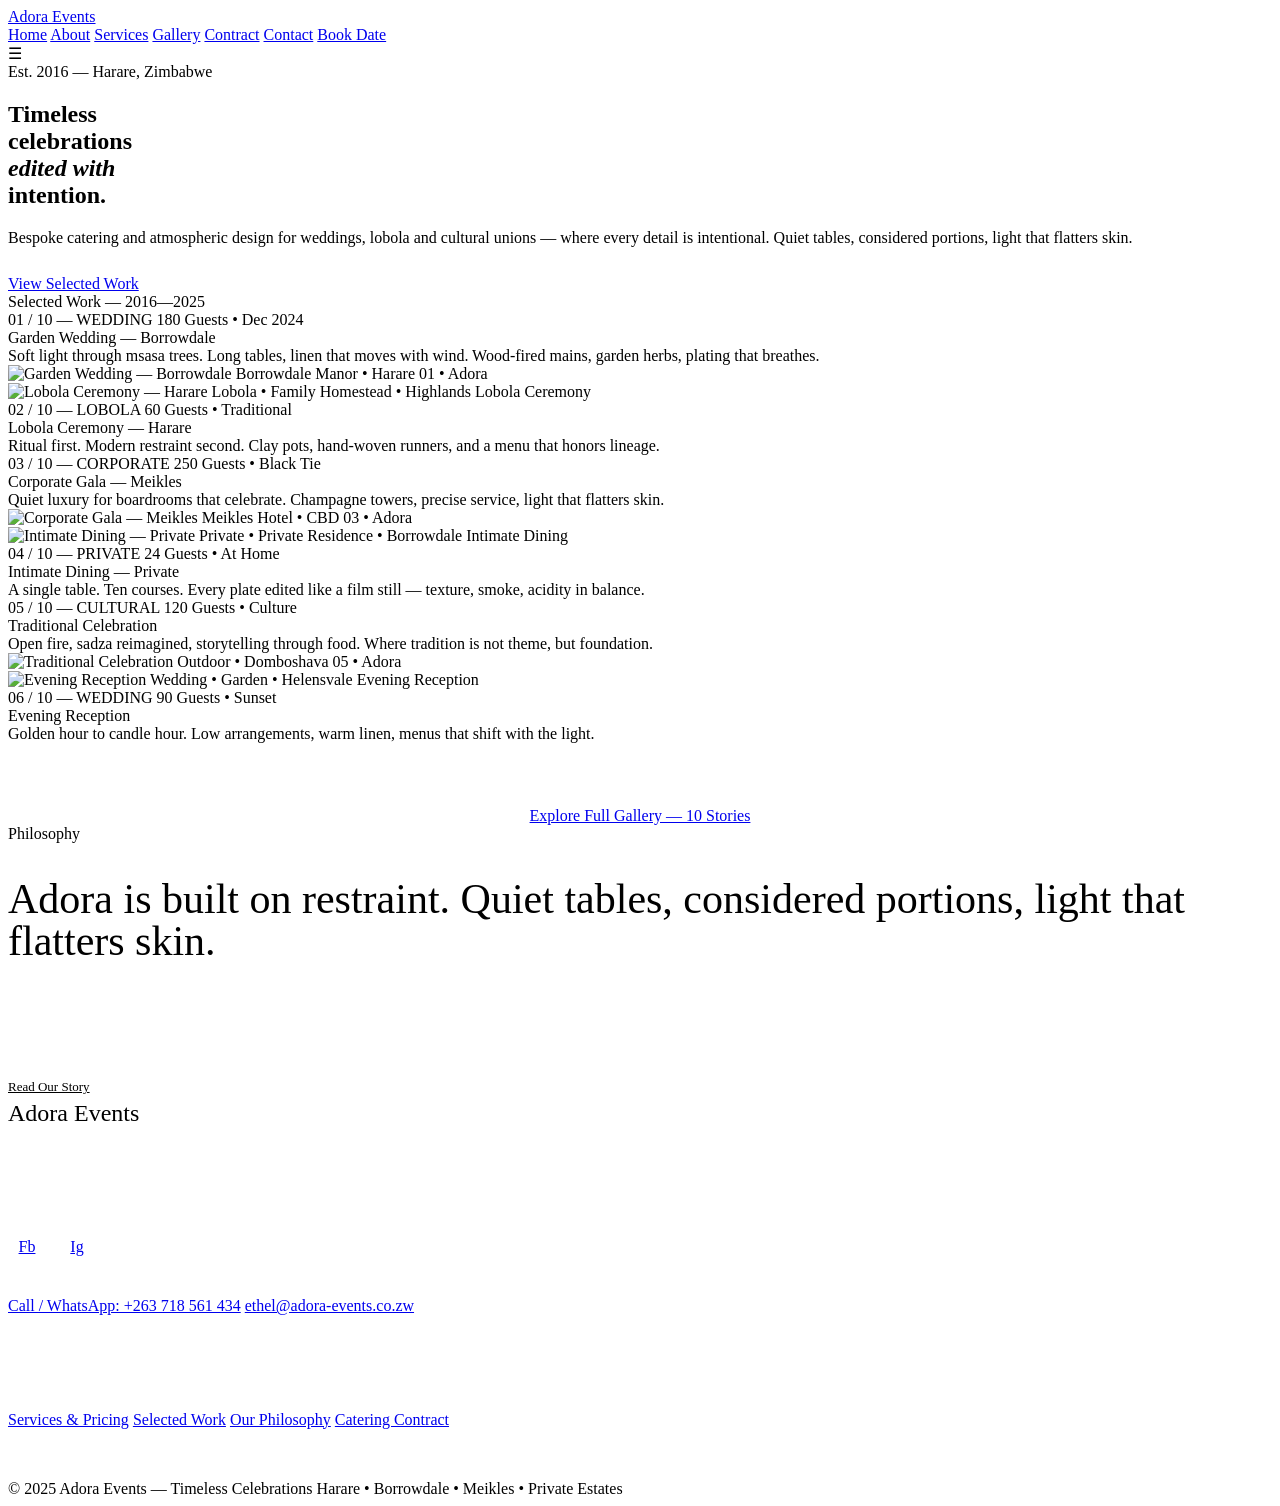
==== index.html @ 9e8274b3 "Add files via upload" ====
<!DOCTYPE html>
<html lang="en">
<head>
<meta charset="UTF-8"><meta name="viewport" content="width=device-width, initial-scale=1">
<title>Adora Events — Timeless Celebrations</title>
<link rel="stylesheet" href="css/style.css">
</head>
<body>

<header class="site-header">
  <div class="header-inner">
    <a href="index.html" class="logo">Adora Events</a>
    <nav class="nav">
      <a href="index.html">Home</a>
      <a href="about.html">About</a>
      <a href="services.html">Services</a>
      <a href="gallery.html">Gallery</a>
      <a href="contract.html">Contract</a>
      <a href="contact.html">Contact</a>
      <a href="contact.html" class="nav-cta">Book Date</a>
    </nav>
    <div class="mobile-toggle">☰</div>
  </div>
</header>

<section class="hero">
  <div class="hero-bg" style="background-image:url('https://images.unsplash.com/photo-1519225421980-715cb0215aed?q=80&w=1600&auto=format&fit=crop')"></div>
  <div class="hero-inner">
    <div>
      <span class="eyebrow">Est. 2016 — Harare, Zimbabwe</span>
      <h1>Timeless<br>celebrations<br><i>edited with</i><br>intention.</h1>
    </div>
    <div>
      <p>Bespoke catering and atmospheric design for weddings, lobola and cultural unions — where every detail is intentional. Quiet tables, considered portions, light that flatters skin.</p>
      <div style="margin-top:28px;display:flex;gap:12px;flex-wrap:wrap">
        <a href="gallery.html" class="btn">View Selected Work</a>
        <a href="services.html" class="btn light" style="background:transparent;color:white;border-color:rgba(255,255,255,0.3)">Our Services</a>
      </div>
    </div>
  </div>
</section>

<section class="section">
  <div class="label">Selected Work — 2016—2025</div>
  <div class="work-grid">
    
            <div class="work-item">
              <div class="meta meta-top">
                <div class="eyebrow-row">
                  <span class="num">01 / 10 — WEDDING</span>
                  <span class="num">180 Guests • Dec 2024</span>
                </div>
                <div class="cap font-display">Garden Wedding — Borrowdale</div>
                <div class="desc">Soft light through msasa trees. Long tables, linen that moves with wind. Wood-fired mains, garden herbs, plating that breathes.</div>
              </div>
              <div class="img-wrap">
                <img src="https://images.unsplash.com/photo-1519225421980-715cb0215aed?q=80&w=800&auto=format&fit=crop" alt="Garden Wedding — Borrowdale" loading="lazy">
                <span class="on-image tl">Borrowdale Manor • Harare</span>
                <span class="on-image br">01 • Adora</span>
                <span class="on-image small-desc" style="display:none">Soft light through msasa trees. Long tables, linen that moves with wind. Wood-fired mains, garden herbs, plating that breathes.</span>
              </div>
            </div>
            
            <div class="work-item alt">
              <div class="img-wrap">
                <img src="https://images.unsplash.com/photo-1511795409834-ef04bbd61622?q=80&w=800&auto=format&fit=crop" alt="Lobola Ceremony — Harare" loading="lazy">
                <span class="on-image tl">Lobola • Family Homestead • Highlands</span>
                <span class="on-image br">Lobola Ceremony</span>
              </div>
              <div class="meta meta-bottom">
                <div class="eyebrow-row">
                  <span class="num">02 / 10 — LOBOLA</span>
                  <span class="num">60 Guests • Traditional</span>
                </div>
                <div class="cap font-display">Lobola Ceremony — Harare</div>
                <div class="desc">Ritual first. Modern restraint second. Clay pots, hand-woven runners, and a menu that honors lineage.</div>
              </div>
            </div>
            
            <div class="work-item">
              <div class="meta meta-top">
                <div class="eyebrow-row">
                  <span class="num">03 / 10 — CORPORATE</span>
                  <span class="num">250 Guests • Black Tie</span>
                </div>
                <div class="cap font-display">Corporate Gala — Meikles</div>
                <div class="desc">Quiet luxury for boardrooms that celebrate. Champagne towers, precise service, light that flatters skin.</div>
              </div>
              <div class="img-wrap">
                <img src="https://images.unsplash.com/photo-1519167758481-83f550bb49b3?q=80&w=800&auto=format&fit=crop" alt="Corporate Gala — Meikles" loading="lazy">
                <span class="on-image tl">Meikles Hotel • CBD</span>
                <span class="on-image br">03 • Adora</span>
                <span class="on-image small-desc" style="display:none">Quiet luxury for boardrooms that celebrate. Champagne towers, precise service, light that flatters skin.</span>
              </div>
            </div>
            
            <div class="work-item alt">
              <div class="img-wrap">
                <img src="https://images.unsplash.com/photo-1414235077428-338989a2e8c0?q=80&w=800&auto=format&fit=crop" alt="Intimate Dining — Private" loading="lazy">
                <span class="on-image tl">Private • Private Residence • Borrowdale</span>
                <span class="on-image br">Intimate Dining</span>
              </div>
              <div class="meta meta-bottom">
                <div class="eyebrow-row">
                  <span class="num">04 / 10 — PRIVATE</span>
                  <span class="num">24 Guests • At Home</span>
                </div>
                <div class="cap font-display">Intimate Dining — Private</div>
                <div class="desc">A single table. Ten courses. Every plate edited like a film still — texture, smoke, acidity in balance.</div>
              </div>
            </div>
            
            <div class="work-item">
              <div class="meta meta-top">
                <div class="eyebrow-row">
                  <span class="num">05 / 10 — CULTURAL</span>
                  <span class="num">120 Guests • Culture</span>
                </div>
                <div class="cap font-display">Traditional Celebration</div>
                <div class="desc">Open fire, sadza reimagined, storytelling through food. Where tradition is not theme, but foundation.</div>
              </div>
              <div class="img-wrap">
                <img src="https://images.unsplash.com/photo-1527529482837-4698179dc6ce?q=80&w=800&auto=format&fit=crop" alt="Traditional Celebration" loading="lazy">
                <span class="on-image tl">Outdoor • Domboshava</span>
                <span class="on-image br">05 • Adora</span>
                <span class="on-image small-desc" style="display:none">Open fire, sadza reimagined, storytelling through food. Where tradition is not theme, but foundation.</span>
              </div>
            </div>
            
            <div class="work-item alt">
              <div class="img-wrap">
                <img src="https://images.unsplash.com/photo-1469371670807-013ccf25f16a?q=80&w=800&auto=format&fit=crop" alt="Evening Reception" loading="lazy">
                <span class="on-image tl">Wedding • Garden • Helensvale</span>
                <span class="on-image br">Evening Reception</span>
              </div>
              <div class="meta meta-bottom">
                <div class="eyebrow-row">
                  <span class="num">06 / 10 — WEDDING</span>
                  <span class="num">90 Guests • Sunset</span>
                </div>
                <div class="cap font-display">Evening Reception</div>
                <div class="desc">Golden hour to candle hour. Low arrangements, warm linen, menus that shift with the light.</div>
              </div>
            </div>
            
  </div>
  <div style="margin-top:64px;text-align:center">
    <a href="gallery.html" class="btn light">Explore Full Gallery — 10 Stories</a>
  </div>
</section>

<section class="section-dark">
  <div class="section-inner two-col">
    <div>
      <div class="label light">Philosophy</div>
      <h2 class="font-display" style="font-size:42px;line-height:1;font-weight:300">Adora is built on restraint. Quiet tables, considered portions, light that flatters skin.</h2>
    </div>
    <div style="font-size:13px;line-height:1.9;color:rgba(255,255,255,0.6)">
      <p>We believe a great celebration doesn’t shout — it stays, like perfume on linen. Every celebration is edited like a film — light, texture, taste and ritual composed to linger.</p>
      <p style="margin-top:16px">From Borrowdale garden weddings to Meikles corporate galas, our work is the same: intentional, warm, and timeless.</p>
      <a href="about.html" class="btn" style="margin-top:24px;background:white;color:black">Read Our Story</a>
    </div>
  </div>
</section>


<footer class="site-footer">
  <div class="footer-inner">
    <div>
      <div style="font-family:'Cormorant Garamond',serif;font-size:24px;margin-bottom:16px">Adora Events</div>
      <p style="font-size:12px;line-height:1.7;color:rgba(255,255,255,0.5);max-width:32ch">Quiet luxury catering & atmosphere design. Harare, Zimbabwe. Celebrations edited with intention.</p>
      <div style="margin-top:24px;display:flex;gap:12px">
        <a href="#" style="width:36px;height:36px;display:grid;place-items:center;border-radius:999px;border:1px solid rgba(255,255,255,0.15)">Fb</a>
        <a href="#" style="width:36px;height:36px;display:grid;place-items:center;border-radius:999px;border:1px solid rgba(255,255,255,0.15)">Ig</a>
      </div>
    </div>
    <div>
      <div style="font-size:10px;letter-spacing:0.22em;text-transform:uppercase;color:rgba(255,255,255,0.4);margin-bottom:20px">Contact</div>
      <a href="tel:+263718561434">Call / WhatsApp: +263 718 561 434</a>
      <a href="mailto:ethel@adora-events.co.zw">ethel@adora-events.co.zw</a>
      <div style="margin-top:12px;font-size:11px;line-height:1.6;color:rgba(255,255,255,0.4)">Room 105 1st Floor Sahil Building<br>Robert Mugabe Rd / Angwa Street<br>Harare Zimbabwe</div>
    </div>
    <div>
      <div style="font-size:10px;letter-spacing:0.22em;text-transform:uppercase;color:rgba(255,255,255,0.4);margin-bottom:20px">Studio</div>
      <a href="services.html">Services & Pricing</a>
      <a href="gallery.html">Selected Work</a>
      <a href="about.html">Our Philosophy</a>
      <a href="contract.html">Catering Contract</a>
    </div>
    <div>
      <div style="font-size:10px;letter-spacing:0.22em;text-transform:uppercase;color:rgba(255,255,255,0.4);margin-bottom:20px">Est. 2016</div>
      <div style="font-size:12px;line-height:1.7;color:rgba(255,255,255,0.5)">Bespoke catering and atmospheric design for weddings, lobola and cultural unions — where every detail is intentional.</div>
    </div>
  </div>
  <div class="copy">
    <span>© 2025 Adora Events — Timeless Celebrations</span>
    <span>Harare • Borrowdale • Meikles • Private Estates</span>
  </div>
</footer>

<script src="js/main.js"></script>
</body>
</html>
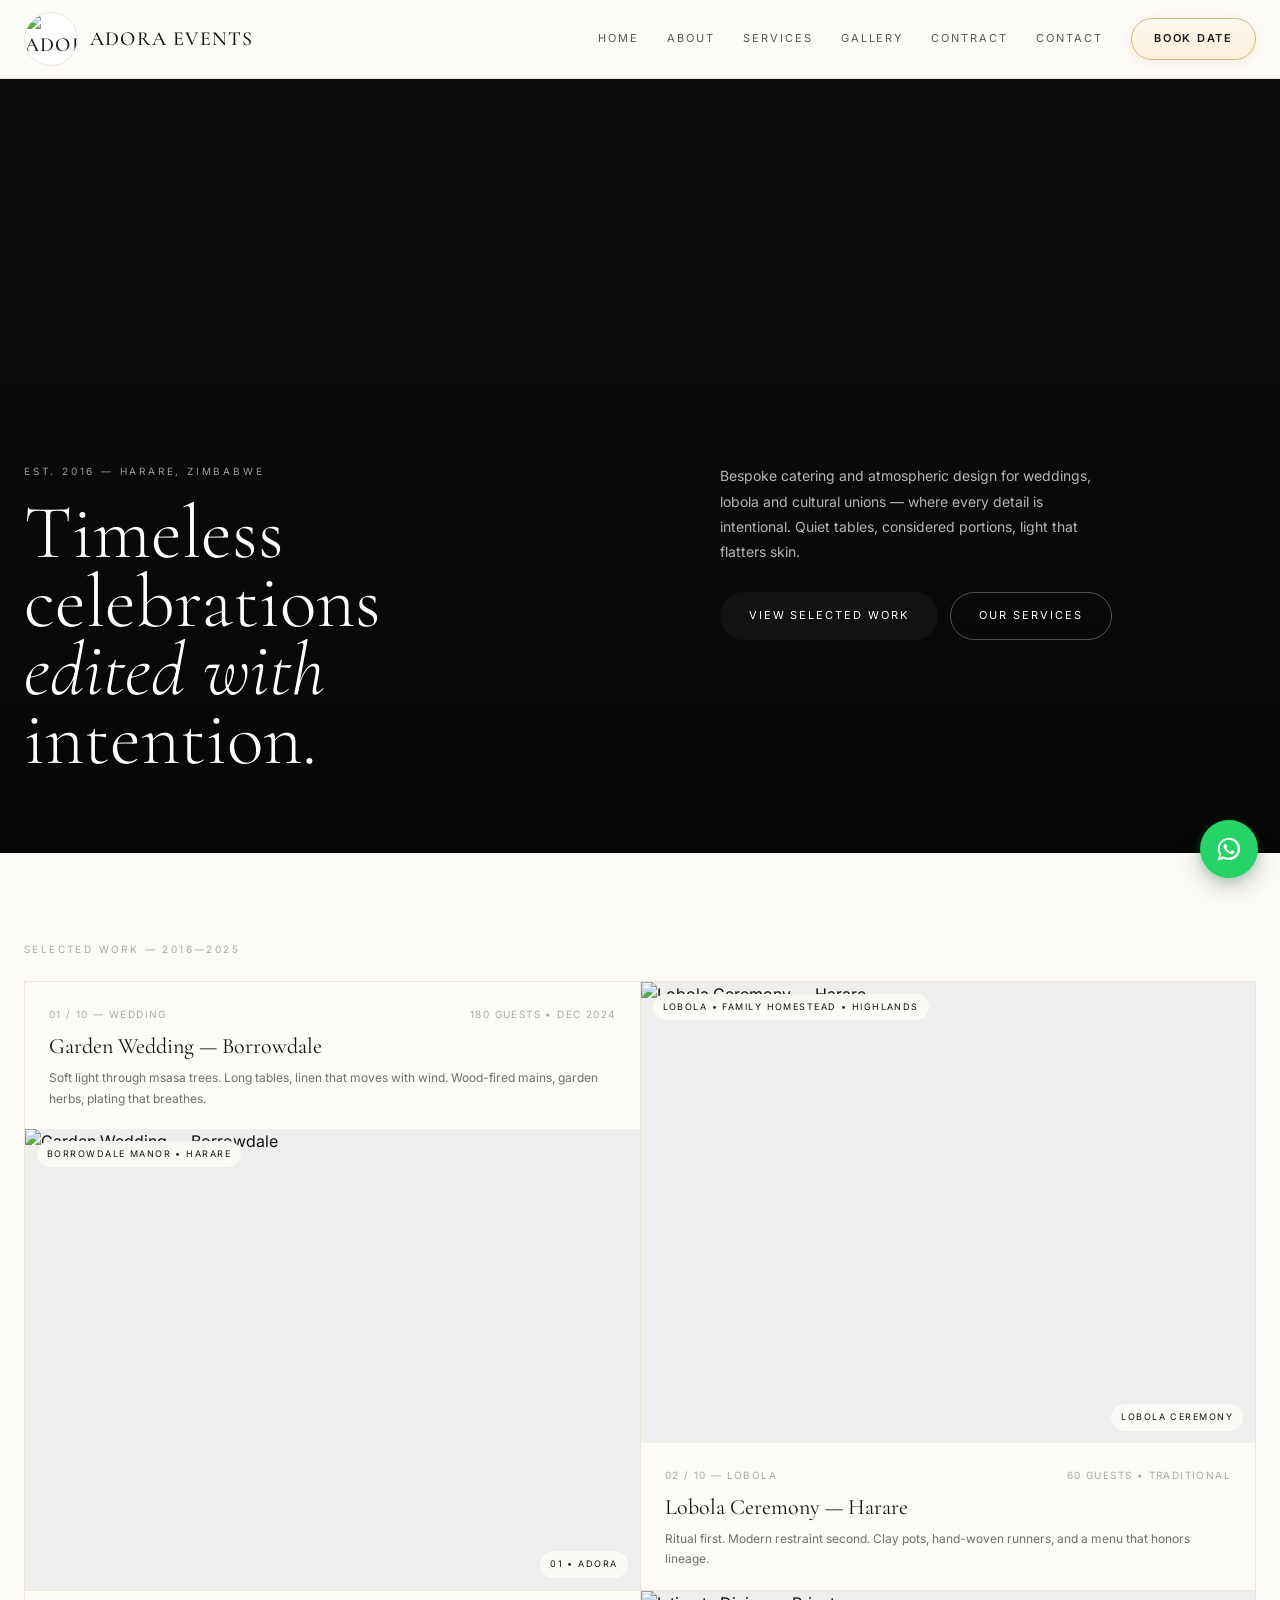
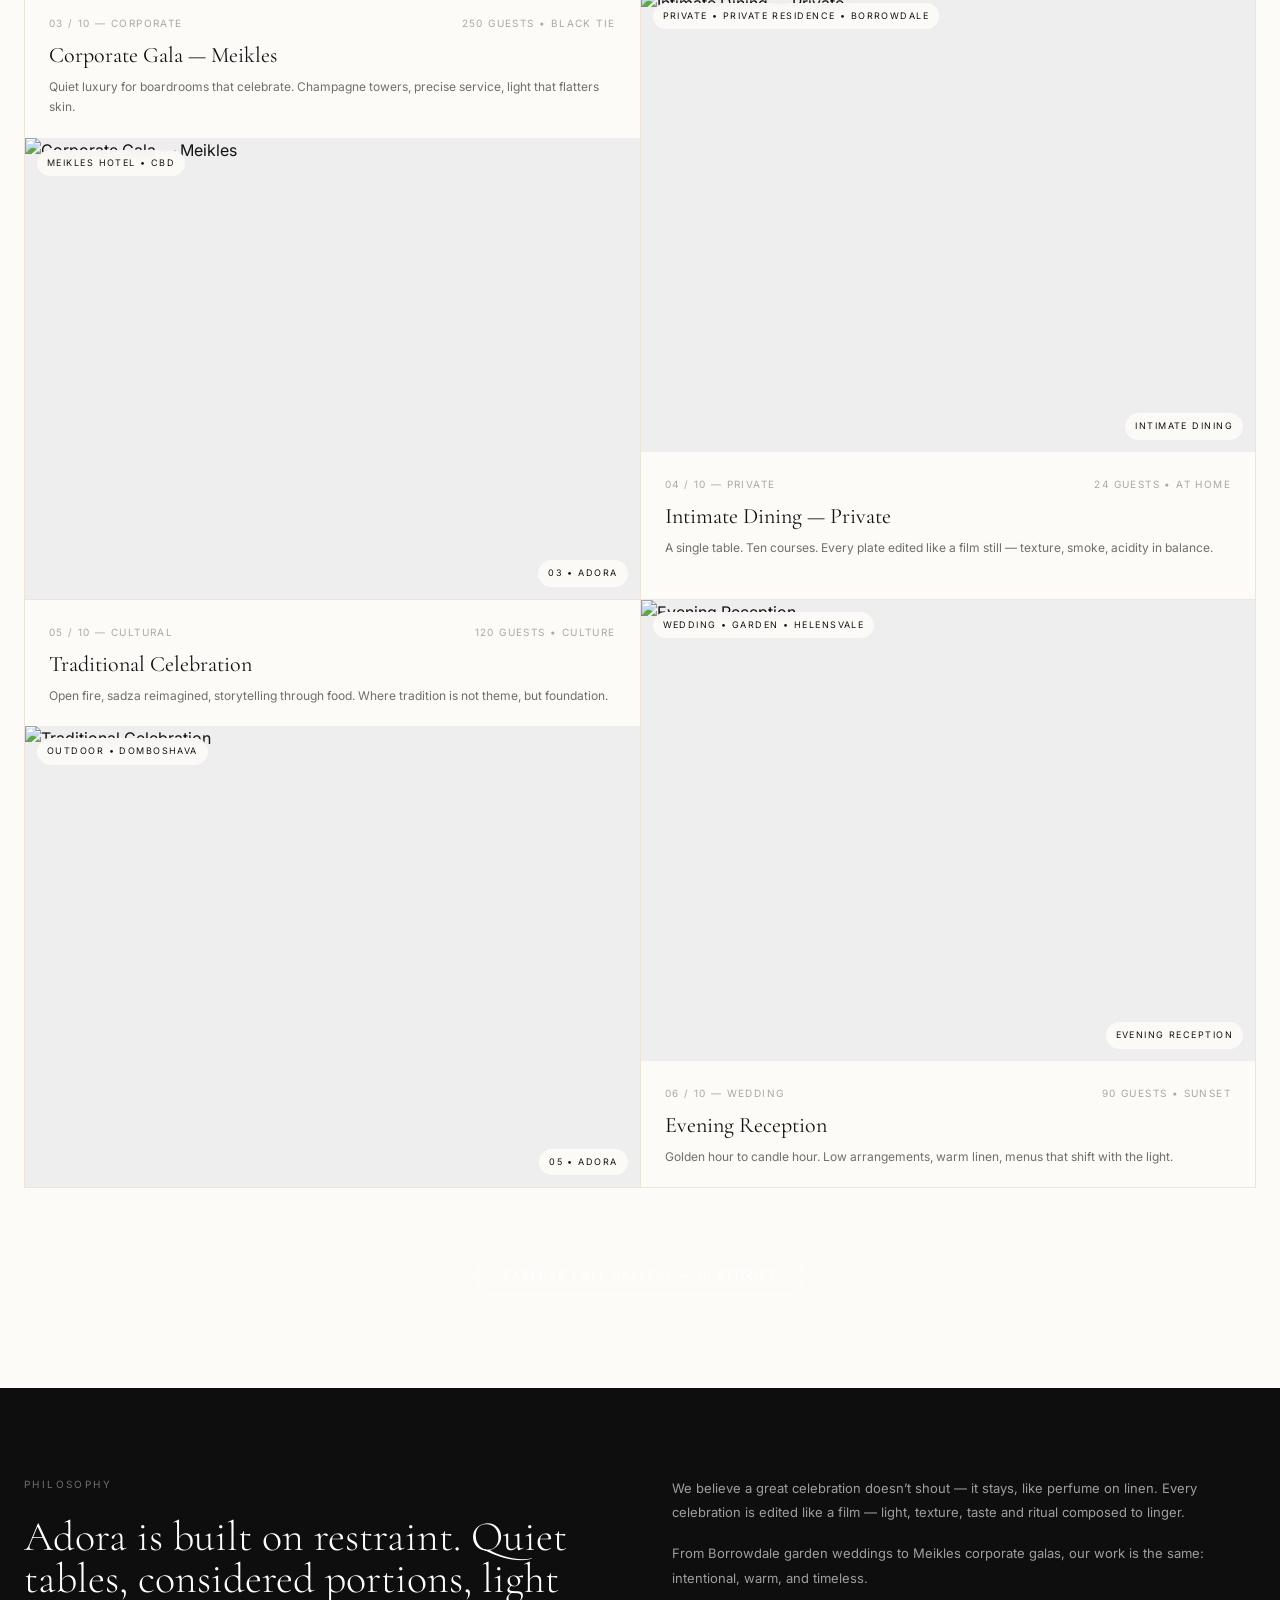
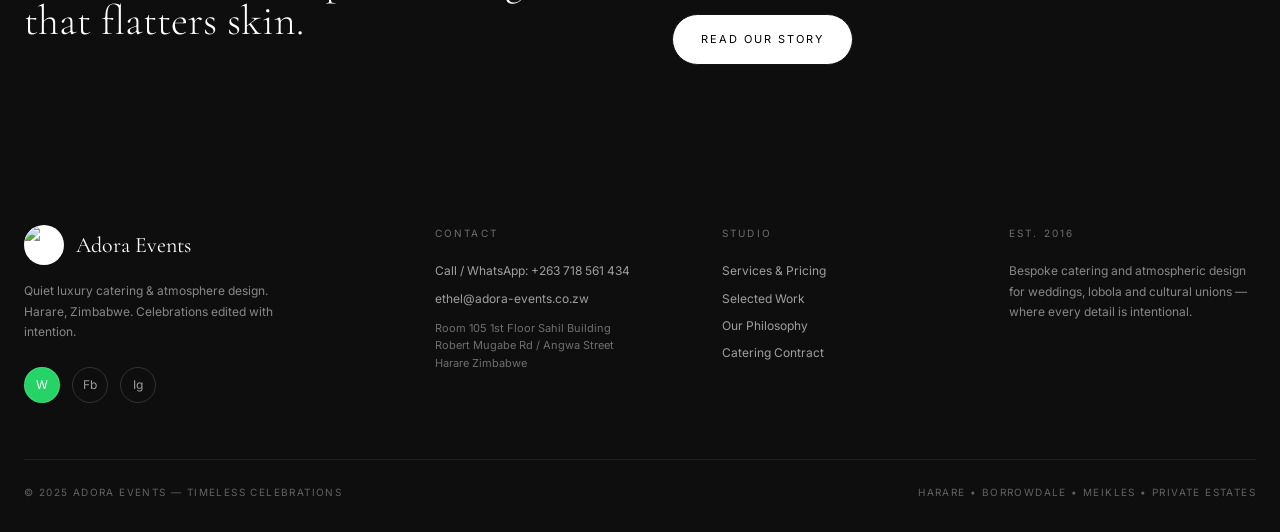
==== commit 0b711fe1: "Site update" ====
--- a/index.html
+++ b/index.html
@@ -9,7 +9,7 @@
 
 <header class="site-header">
   <div class="header-inner">
-    <a href="index.html" class="logo">Adora Events</a>
+    <a href="index.html" class="logo"><img src="images/logo.jpg" alt="Adora Events Logo"> Adora Events</a>
     <nav class="nav">
       <a href="index.html">Home</a>
       <a href="about.html">About</a>
@@ -167,9 +167,13 @@
 <footer class="site-footer">
   <div class="footer-inner">
     <div>
-      <div style="font-family:'Cormorant Garamond',serif;font-size:24px;margin-bottom:16px">Adora Events</div>
+      <div style="display:flex;align-items:center;gap:12px;margin-bottom:16px">
+        <img src="images/logo.jpg" alt="Adora" style="width:40px;height:40px;border-radius:50%;background:white">
+        <span style="font-family:'Cormorant Garamond',serif;font-size:22px">Adora Events</span>
+      </div>
       <p style="font-size:12px;line-height:1.7;color:rgba(255,255,255,0.5);max-width:32ch">Quiet luxury catering & atmosphere design. Harare, Zimbabwe. Celebrations edited with intention.</p>
       <div style="margin-top:24px;display:flex;gap:12px">
+        <a href="https://wa.me/263718561434" style="width:36px;height:36px;display:grid;place-items:center;border-radius:999px;border:1px solid rgba(255,255,255,0.15);background:#25D366;color:white">W</a>
         <a href="#" style="width:36px;height:36px;display:grid;place-items:center;border-radius:999px;border:1px solid rgba(255,255,255,0.15)">Fb</a>
         <a href="#" style="width:36px;height:36px;display:grid;place-items:center;border-radius:999px;border:1px solid rgba(255,255,255,0.15)">Ig</a>
       </div>
@@ -199,5 +203,12 @@
 </footer>
 
 <script src="js/main.js"></script>
+
+<!-- WhatsApp Floating Button -->
+<a href="https://wa.me/263718561434?text=Hello%20Adora%20Events%2C%20I%27d%20like%20to%20inquire%20about%20booking%20a%20date" class="whatsapp-float" target="_blank" aria-label="Chat on WhatsApp">
+  <span class="whatsapp-label">Chat on WhatsApp</span>
+  <svg viewBox="0 0 32 32"><path d="M16.001 3.2c-7.047 0-12.76 5.71-12.76 12.754 0 2.25.587 4.447 1.704 6.38L3 29l6.845-1.92a12.7 12.7 0 0 0 6.156 1.57h.001c7.047 0 12.76-5.71 12.76-12.754S23.048 3.2 16.001 3.2zm0 22.95a10.97 10.97 0 0 1-5.594-1.53l-.4-.238-4.062 1.14 1.176-3.955-.26-.408a10.18 10.18 0 0 1-1.57-5.463c0-5.65 4.6-10.247 10.26-10.247 5.66 0 10.26 4.597 10.26 10.247 0 5.65-4.6 10.253-10.81 10.253zm5.63-7.68c-.308-.154-1.824-.9-2.106-1.003-.282-.103-.487-.154-.693.154-.205.308-.795 1.003-.975 1.21-.18.205-.36.23-.668.077-.308-.154-1.3-.48-2.477-1.53-.915-.816-1.533-1.823-1.713-2.13-.18-.308-.019-.474.135-.627.138-.138.308-.36.462-.54.154-.18.205-.308.308-.514.103-.205.052-.385-.026-.54-.077-.154-.693-1.67-.95-2.287-.25-.6-.504-.52-.693-.53h-.59c-.205 0-.54.077-.823.385-.282.308-1.078 1.054-1.078 2.57s1.104 2.98 1.26 3.188c.154.205 2.174 3.32 5.267 4.656.736.317 1.31.506 1.758.647.74.235 1.412.202 1.944.123.593-.088 1.824-.746 2.082-1.467.257-.722.257-1.34.18-1.467-.077-.13-.282-.205-.59-.36z"/></svg>
+</a>
+
 </body>
 </html>
--- a/css/style.css
+++ b/css/style.css
@@ -0,0 +1,248 @@
+/* Adora Events — Quiet Luxury Theme — Rebuilt 2026 */
+@import url('https://fonts.googleapis.com/css2?family=Cormorant+Garamond:wght@300;400;500;600&family=Inter:wght@300;400;500&display=swap');
+
+:root{
+  --paper:#fdfbf7;
+  --paper-2:#f7f3eb;
+  --ink:#121212;
+  --ink-soft:rgba(18,18,18,0.6);
+  --ink-faint:rgba(18,18,18,0.35);
+  --line:#ece6d9;
+  --gold:#c5a06a;
+  --gold-deep:#a67c3d;
+  --dark:#0e0e0e;
+  --whatsapp:#25D366;
+}
+
+*{margin:0;padding:0;box-sizing:border-box}
+html{scroll-behavior:smooth}
+body{
+  font-family:'Inter',sans-serif;
+  background:var(--paper);
+  color:var(--ink);
+  line-height:1.6;
+  -webkit-font-smoothing:antialiased;
+}
+img{max-width:100%;display:block}
+a{text-decoration:none;color:inherit}
+.font-display{font-family:'Cormorant Garamond',serif}
+
+/* Header */
+.site-header{
+  position:sticky;top:0;z-index:100;
+  background:rgba(253,251,247,0.92);
+  backdrop-filter: blur(12px);
+  border-bottom:1px solid var(--line);
+}
+.header-inner{
+  max-width:1280px;margin:0 auto;
+  padding:12px 24px;
+  display:flex;align-items:center;justify-content:space-between;
+  gap:24px;
+}
+.logo{
+  display:flex;align-items:center;gap:12px;
+  font-family:'Cormorant Garamond',serif;
+  font-size:20px;letter-spacing:0.06em;
+  font-weight:500;
+  text-transform:uppercase;
+}
+.logo img{
+  width:54px;height:54px;
+  object-fit:contain;
+  border-radius:50%;
+  background:white;
+  border:1px solid var(--line);
+}
+.nav{
+  display:flex;align-items:center;gap:28px;
+  font-size:11px;letter-spacing:0.18em;text-transform:uppercase;
+}
+.nav a{opacity:0.7;transition:opacity .2s}
+.nav a:hover{opacity:1}
+
+/* FIXED: Book Date - Light, highly visible */
+.nav-cta{
+  background: linear-gradient(180deg, #fffaf0 0%, #f9f0da 100%) !important;
+  color:#1a1a1a !important;
+  border:1px solid #d8b77a !important;
+  padding:11px 22px !important;
+  border-radius:999px;
+  font-weight:600;
+  letter-spacing:0.16em;
+  box-shadow: 0 2px 10px rgba(197,160,106,0.18), inset 0 1px 0 rgba(255,255,255,0.8);
+  opacity:1 !important;
+}
+.nav-cta:hover{
+  background:#fff !important;
+  border-color:var(--gold) !important;
+  transform:translateY(-1px);
+  box-shadow:0 4px 16px rgba(197,160,106,0.28);
+}
+
+.mobile-toggle{display:none;font-size:22px;cursor:pointer}
+
+/* Hero */
+.hero{
+  position:relative;
+  min-height:86vh;
+  display:flex;align-items:end;
+  overflow:hidden;
+  background:#0e0e0e;
+}
+.hero-bg{
+  position:absolute;inset:0;
+  background-size:cover;background-position:center;
+  opacity:0.65;
+}
+.hero::after{
+  content:'';position:absolute;inset:0;
+  background:linear-gradient(180deg, rgba(0,0,0,0.1) 0%, rgba(0,0,0,0.55) 100%);
+}
+.hero-inner{
+  position:relative;z-index:1;
+  max-width:1280px;width:100%;margin:0 auto;
+  padding:80px 24px;
+  display:grid;grid-template-columns:1.1fr 0.9fr;gap:40px;
+  color:white;
+}
+.eyebrow{
+  font-size:10px;letter-spacing:0.28em;text-transform:uppercase;
+  color:rgba(255,255,255,0.6);display:block;margin-bottom:20px;
+}
+.hero h1{
+  font-family:'Cormorant Garamond',serif;
+  font-size:clamp(42px,6vw,76px);
+  line-height:0.9;font-weight:300;
+}
+.hero p{font-size:14px;line-height:1.8;color:rgba(255,255,255,0.7);max-width:44ch}
+.btn{
+  display:inline-flex;align-items:center;justify-content:center;
+  padding:14px 28px;
+  background:var(--ink);color:white;
+  border:1px solid var(--ink);
+  font-size:11px;letter-spacing:0.18em;text-transform:uppercase;
+  border-radius:999px;transition:all .2s;
+}
+.btn:hover{transform:translateY(-1px)}
+.btn.light{
+  background:rgba(255,255,255,0.12);
+  border-color:rgba(255,255,255,0.28);
+  backdrop-filter:blur(6px);
+}
+
+/* Sections */
+.section{max-width:1280px;margin:0 auto;padding:88px 24px}
+.label{font-size:10px;letter-spacing:0.24em;text-transform:uppercase;color:var(--ink-faint);margin-bottom:24px}
+.label.light{color:rgba(255,255,255,0.4)}
+.two-col{display:grid;grid-template-columns:1fr 1fr;gap:64px;align-items:start}
+.section-dark{background:var(--dark);color:white}
+.section-dark .section-inner{max-width:1280px;margin:0 auto;padding:88px 24px}
+
+/* Work Grid */
+.work-grid{display:grid;grid-template-columns:1fr 1fr;gap:1px;background:var(--line);border:1px solid var(--line)}
+.work-item{background:var(--paper);display:flex;flex-direction:column}
+.work-item .meta{padding:24px 24px 20px}
+.meta-top{order:1}.work-item .img-wrap{order:2}
+.work-item.alt .img-wrap{order:1}.work-item.alt .meta{order:2}
+.eyebrow-row{display:flex;justify-content:space-between;gap:12px;margin-bottom:12px}
+.num{font-size:10px;letter-spacing:0.14em;text-transform:uppercase;color:var(--ink-faint)}
+.cap{font-size:22px;line-height:1.1;margin-bottom:10px}
+.desc{font-size:12px;line-height:1.7;color:var(--ink-soft)}
+.img-wrap{position:relative;aspect-ratio:4/3;overflow:hidden;background:#eee}
+.img-wrap img{width:100%;height:100%;object-fit:cover;transition:transform .8s}
+.work-item:hover img{transform:scale(1.04)}
+.on-image{
+  position:absolute;font-size:9px;letter-spacing:0.16em;text-transform:uppercase;
+  background:rgba(253,251,247,0.92);padding:6px 10px;border-radius:999px;
+  color:var(--ink);backdrop-filter:blur(4px);
+}
+.on-image.tl{top:12px;left:12px}
+.on-image.br{bottom:12px;right:12px}
+.gallery-hero{max-width:1280px;margin:0 auto;padding:72px 24px 32px;display:grid;grid-template-columns:1fr 1fr;gap:40px}
+.gallery-hero h1{font-family:'Cormorant Garamond',serif;font-size:56px;line-height:0.9;font-weight:300}
+.gallery-hero p{font-size:13px;line-height:1.8;color:var(--ink-soft);max-width:44ch;align-self:end}
+
+/* Services */
+.service-card{padding:8px 0}
+.service-card .n{font-family:'Cormorant Garamond',serif;font-size:13px;color:var(--gold);margin-bottom:16px;letter-spacing:0.2em}
+.service-card h3{font-family:'Cormorant Garamond',serif;font-size:22px;font-weight:400;margin-bottom:10px}
+.service-card p{font-size:12px;line-height:1.7;color:var(--ink-soft)}
+.service-card ul{list-style:none;margin-top:16px;display:flex;flex-direction:column;gap:6px}
+.service-card li{font-size:10px;letter-spacing:0.16em;text-transform:uppercase;color:var(--ink-faint);position:relative;padding-left:12px}
+.service-card li::before{content:'—';position:absolute;left:0;top:0;color:var(--gold)}
+
+/* Forms */
+.form-grid{display:grid;grid-template-columns:1fr 1fr;gap:16px}
+.input-group{display:flex;flex-direction:column;gap:8px}
+.input-group label{font-size:10px;letter-spacing:0.18em;text-transform:uppercase;color:var(--ink-faint)}
+.input-group input,.input-group select,.input-group textarea{
+  padding:14px 16px;border:1px solid var(--line);background:white;
+  font-size:13px;font-family:inherit;border-radius:12px;outline:none;
+  transition:border .2s;
+}
+.input-group input:focus,.input-group select:focus,.input-group textarea:focus{border-color:var(--gold)}
+
+/* Footer */
+.site-footer{background:var(--dark);color:white;padding:72px 24px 32px}
+.footer-inner{max-width:1280px;margin:0 auto;display:grid;grid-template-columns:1.5fr 1fr 1fr 1fr;gap:40px}
+.site-footer a{display:block;font-size:12px;line-height:1.6;color:rgba(255,255,255,0.6);margin-bottom:8px;transition:color .2s}
+.site-footer a:hover{color:white}
+.copy{
+  max-width:1280px;margin:48px auto 0;
+  padding-top:24px;border-top:1px solid rgba(255,255,255,0.08);
+  display:flex;justify-content:space-between;gap:12px;
+  font-size:10px;letter-spacing:0.14em;text-transform:uppercase;color:rgba(255,255,255,0.35)
+}
+
+/* WhatsApp Floating Button */
+.whatsapp-float{
+  position:fixed;right:22px;bottom:22px;z-index:9999;
+  width:58px;height:58px;
+  background:#25D366;border-radius:50%;
+  display:grid;place-items:center;
+  box-shadow:0 8px 24px rgba(0,0,0,0.22), 0 2px 8px rgba(37,211,102,0.3);
+  transition:transform .2s, box-shadow .2s;
+  animation: pulseWhats 2.2s infinite;
+}
+.whatsapp-float:hover{transform:scale(1.08) translateY(-2px);box-shadow:0 12px 28px rgba(0,0,0,0.26)}
+.whatsapp-float svg{width:28px;height:28px;fill:white}
+@keyframes pulseWhats{
+  0%{box-shadow:0 0 0 0 rgba(37,211,102,0.4)}
+  70%{box-shadow:0 0 0 14px rgba(37,211,102,0)}
+  100%{box-shadow:0 0 0 0 rgba(37,211,102,0)}
+}
+.whatsapp-label{
+  position:absolute;right:70px;top:50%;transform:translateY(-50%);
+  background:var(--ink);color:white;
+  font-size:11px;letter-spacing:0.08em;
+  padding:8px 12px;border-radius:999px;white-space:nowrap;
+  opacity:0;pointer-events:none;transition:opacity .2s;
+}
+.whatsapp-float:hover .whatsapp-label{opacity:1}
+
+/* About Enhanced */
+.about-hero-img{
+  width:100%;aspect-ratio:4/5;object-fit:cover;
+  border-radius:16px;filter:sepia(0.08);
+}
+.value-grid{display:grid;grid-template-columns:repeat(2,1fr);gap:1px;background:var(--line);border:1px solid var(--line);margin-top:32px}
+.value-grid > div{background:var(--paper);padding:28px}
+.founder-box{
+  background:var(--paper-2);border:1px solid var(--line);
+  padding:32px;border-radius:16px;display:flex;gap:24px;align-items:start;
+}
+
+/* Responsive */
+@media(max-width:900px){
+  .two-col,.gallery-hero,.footer-inner{grid-template-columns:1fr}
+  .work-grid{grid-template-columns:1fr}
+  .nav{display:none}
+  .mobile-toggle{display:block}
+  .hero-inner{grid-template-columns:1fr}
+  .form-grid{grid-template-columns:1fr}
+  .header-inner{padding:10px 16px}
+  .logo img{width:44px;height:44px}
+  .whatsapp-label{display:none}
+}
+</style>
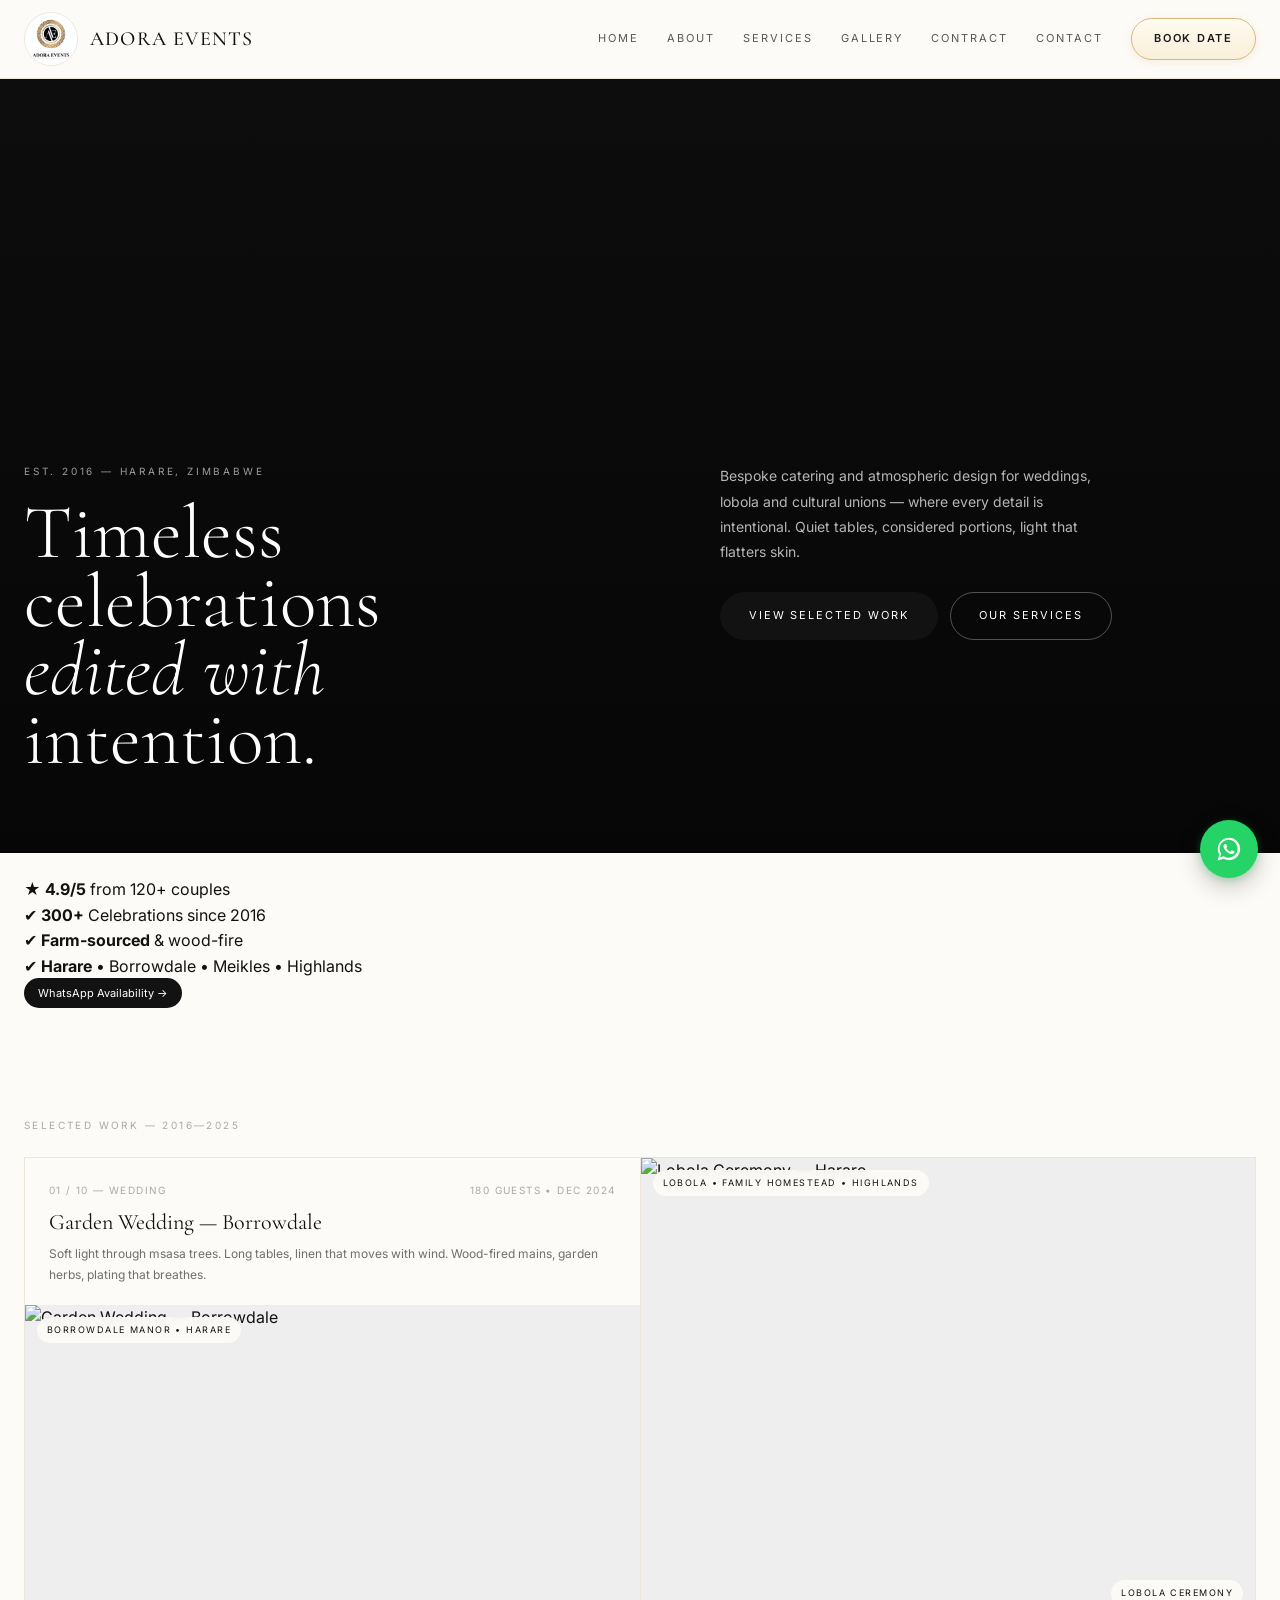
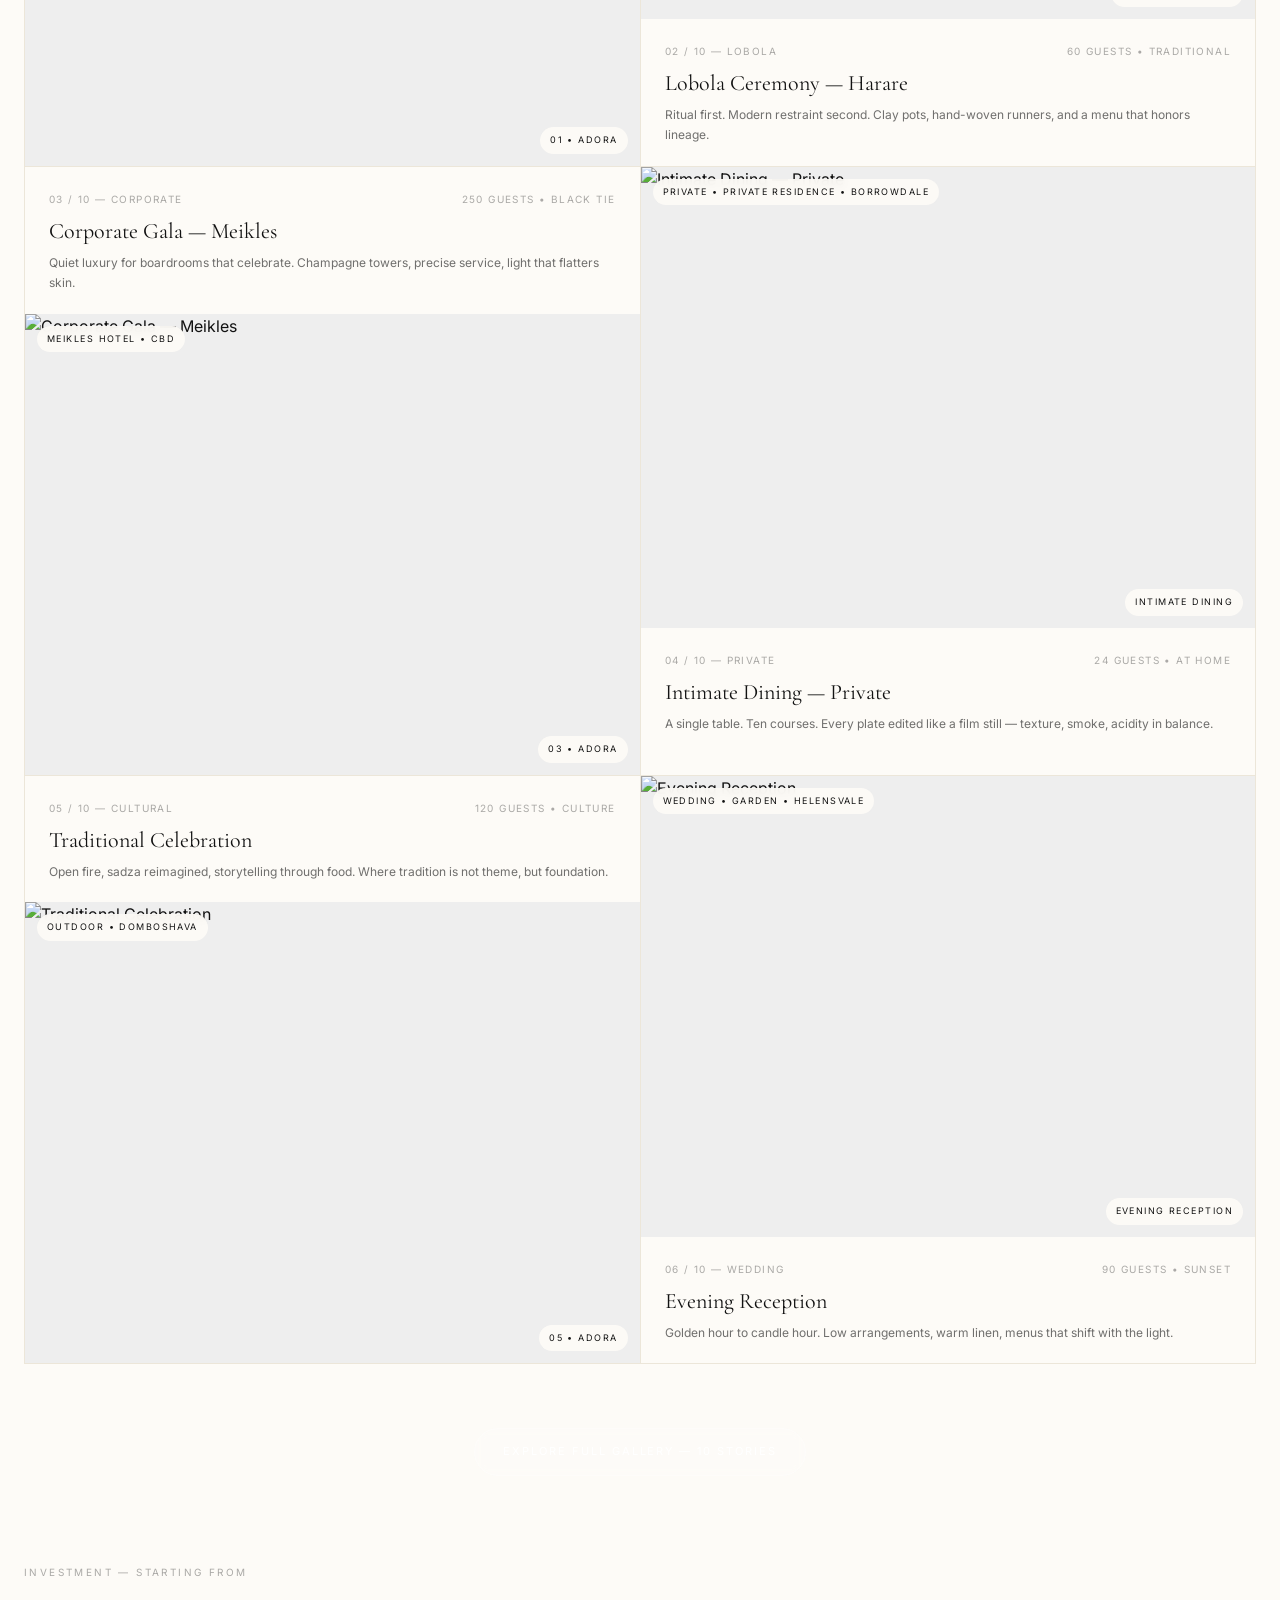
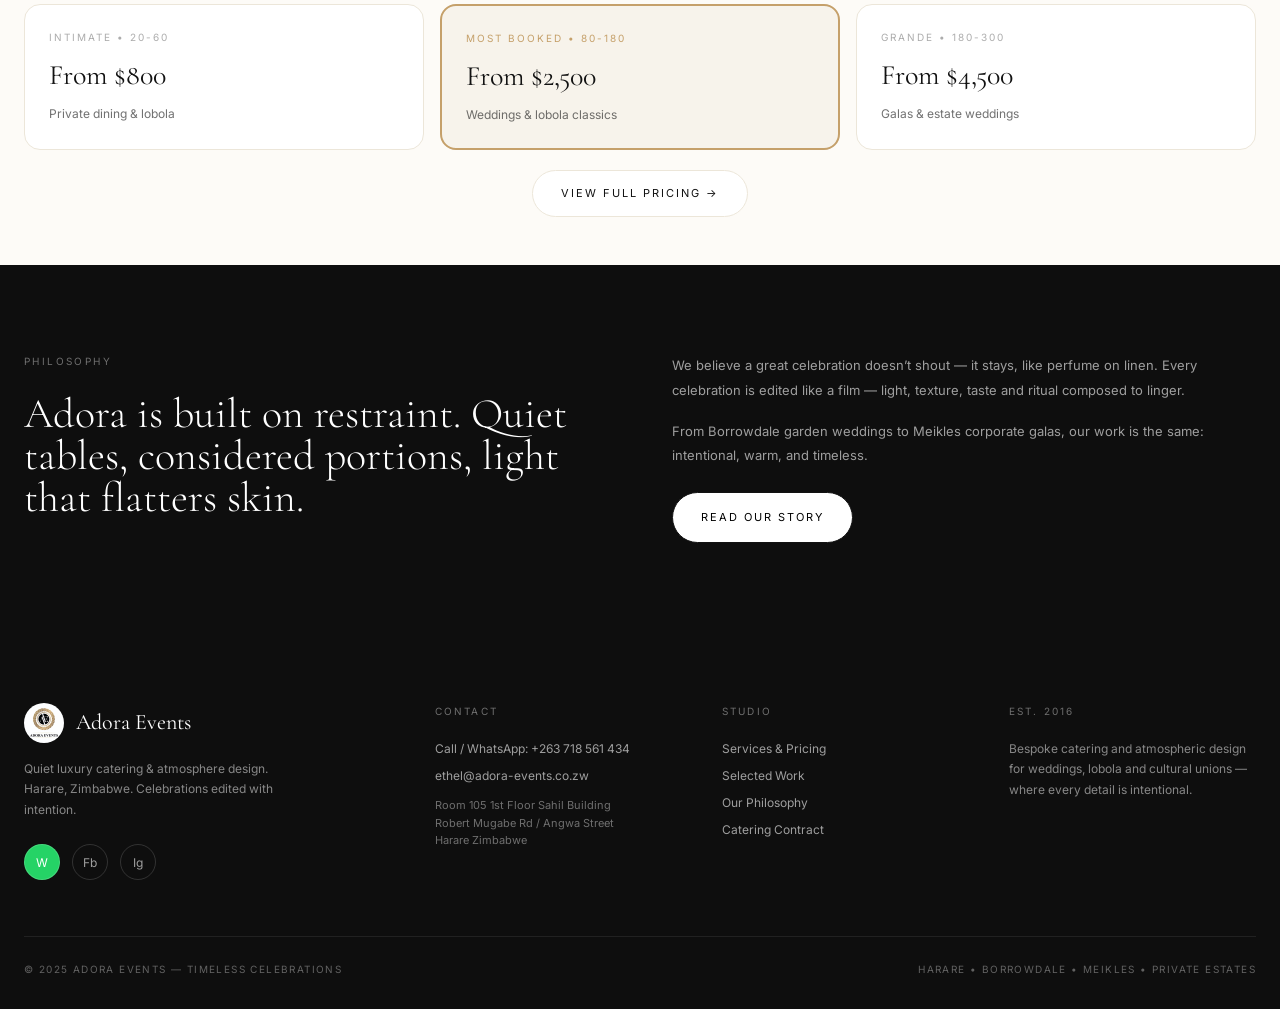
==== commit e634844b: "Full site update" ====
--- a/index.html
+++ b/index.html
@@ -2,8 +2,51 @@
 <html lang="en">
 <head>
 <meta charset="UTF-8"><meta name="viewport" content="width=device-width, initial-scale=1">
-<title>Adora Events — Timeless Celebrations</title>
+<title>Adora Events — Timeless Celebrations | Wedding & Lobola Catering Harare</title>
+<meta name="description" content="Quiet luxury catering & atmosphere design in Harare, Zimbabwe. Bespoke weddings, lobola, corporate galas & private dining. Farm-sourced, wood-fire, 300+ celebrations since 2016.">
+<link rel="canonical" href="https://adora-events.co.zw/index.html">
+<link rel="icon" type="image/x-icon" href="favicon.ico">
+<link rel="icon" type="image/png" sizes="32x32" href="images/favicon-32.png">
+<link rel="apple-touch-icon" sizes="180x180" href="images/favicon-180.png">
+<meta property="og:title" content="Adora Events — Timeless Celebrations in Harare">
+<meta property="og:description" content="Quiet luxury catering & atmosphere design in Harare, Zimbabwe. Bespoke weddings, lobola, corporate galas & private dining. Farm-sourced, wood-fire, 300+ celebrations since 2016.">
+<meta property="og:image" content="https://adora-events.co.zw/images/favicon-512.png">
+<meta property="og:type" content="website">
+<meta property="og:locale" content="en_ZW">
+<meta name="twitter:card" content="summary_large_image">
+<meta name="twitter:title" content="Adora Events — Timeless Celebrations in Harare">
+<meta name="twitter:description" content="Quiet luxury catering & atmosphere design in Harare, Zimbabwe. Bespoke weddings, lobola, corporate galas & private dining. Farm-sourced, wood-fire, 300+ celebrations since 2016.">
+<meta name="twitter:image" content="https://adora-events.co.zw/images/favicon-512.png">
 <link rel="stylesheet" href="css/style.css">
+<script type="application/ld+json">
+{
+  "@context": "https://schema.org",
+  "@type": "Caterer",
+  "name": "Adora Events",
+  "image": "https://adora-events.co.zw/images/logo.jpg",
+  "logo": "https://adora-events.co.zw/images/logo.jpg",
+  "description": "Quiet luxury catering & atmosphere design in Harare, Zimbabwe. Bespoke weddings, lobola, corporate galas & private dining.",
+  "address": {
+    "@type": "PostalAddress",
+    "streetAddress": "Room 105 1st Floor Sahil Building, Robert Mugabe Rd / Angwa Street",
+    "addressLocality": "Harare",
+    "addressCountry": "ZW"
+  },
+  "geo": {
+    "@type": "GeoCoordinates",
+    "latitude": "-17.8292",
+    "longitude": "31.0522"
+  },
+  "telephone": "+263718561434",
+  "email": "ethel@adora-events.co.zw",
+  "priceRange": "$$",
+  "servedCuisine": ["Zimbabwean", "Contemporary African", "European"],
+  "url": "https://adora-events.co.zw",
+  "foundingDate": "2016",
+  "founder": {"@type": "Person", "name": "Ethel"},
+  "sameAs": []
+}
+</script>
 </head>
 <body>
 
@@ -40,6 +83,16 @@
   </div>
 </section>
 
+<div class="section" style="padding-top:24px;padding-bottom:24px">
+  <div class="trust-bar" style="margin:0">
+    <div>★ <strong>4.9/5</strong> from 120+ couples</div>
+    <div>✔ <strong>300+</strong> Celebrations since 2016</div>
+    <div>✔ <strong>Farm-sourced</strong> & wood-fire</div>
+    <div>✔ <strong>Harare</strong> • Borrowdale • Meikles • Highlands</div>
+    <div style="margin-left:auto"><a href="https://wa.me/263718561434" style="background:var(--ink);color:white;padding:8px 14px;border-radius:999px;font-size:11px">WhatsApp Availability →</a></div>
+  </div>
+</div>
+
 <section class="section">
   <div class="label">Selected Work — 2016—2025</div>
   <div class="work-grid">
@@ -147,6 +200,17 @@
   <div style="margin-top:64px;text-align:center">
     <a href="gallery.html" class="btn light">Explore Full Gallery — 10 Stories</a>
   </div>
+</section>
+
+
+<section class="section" style="padding-top:0;padding-bottom:48px">
+  <div class="label">Investment — Starting From</div>
+  <div style="display:grid;grid-template-columns:repeat(3,1fr);gap:16px">
+    <div style="border:1px solid var(--line);padding:24px;border-radius:16px;background:white"><div style="font-size:10px;letter-spacing:0.2em;text-transform:uppercase;color:var(--ink-faint)">Intimate • 20-60</div><div style="font-family:'Cormorant Garamond',serif;font-size:28px;margin-top:8px">From $800</div><div style="font-size:12px;color:var(--ink-soft);margin-top:6px">Private dining & lobola</div></div>
+    <div style="border:2px solid var(--gold);padding:24px;border-radius:16px;background:var(--paper-2)"><div style="font-size:10px;letter-spacing:0.2em;text-transform:uppercase;color:var(--gold)">Most Booked • 80-180</div><div style="font-family:'Cormorant Garamond',serif;font-size:28px;margin-top:8px">From $2,500</div><div style="font-size:12px;color:var(--ink-soft);margin-top:6px">Weddings & lobola classics</div></div>
+    <div style="border:1px solid var(--line);padding:24px;border-radius:16px;background:white"><div style="font-size:10px;letter-spacing:0.2em;text-transform:uppercase;color:var(--ink-faint)">Grande • 180-300</div><div style="font-family:'Cormorant Garamond',serif;font-size:28px;margin-top:8px">From $4,500</div><div style="font-size:12px;color:var(--ink-soft);margin-top:6px">Galas & estate weddings</div></div>
+  </div>
+  <div style="text-align:center;margin-top:20px"><a href="services.html" class="btn light" style="border-color:var(--line);background:white;color:var(--ink)">View Full Pricing →</a></div>
 </section>
 
 <section class="section-dark">
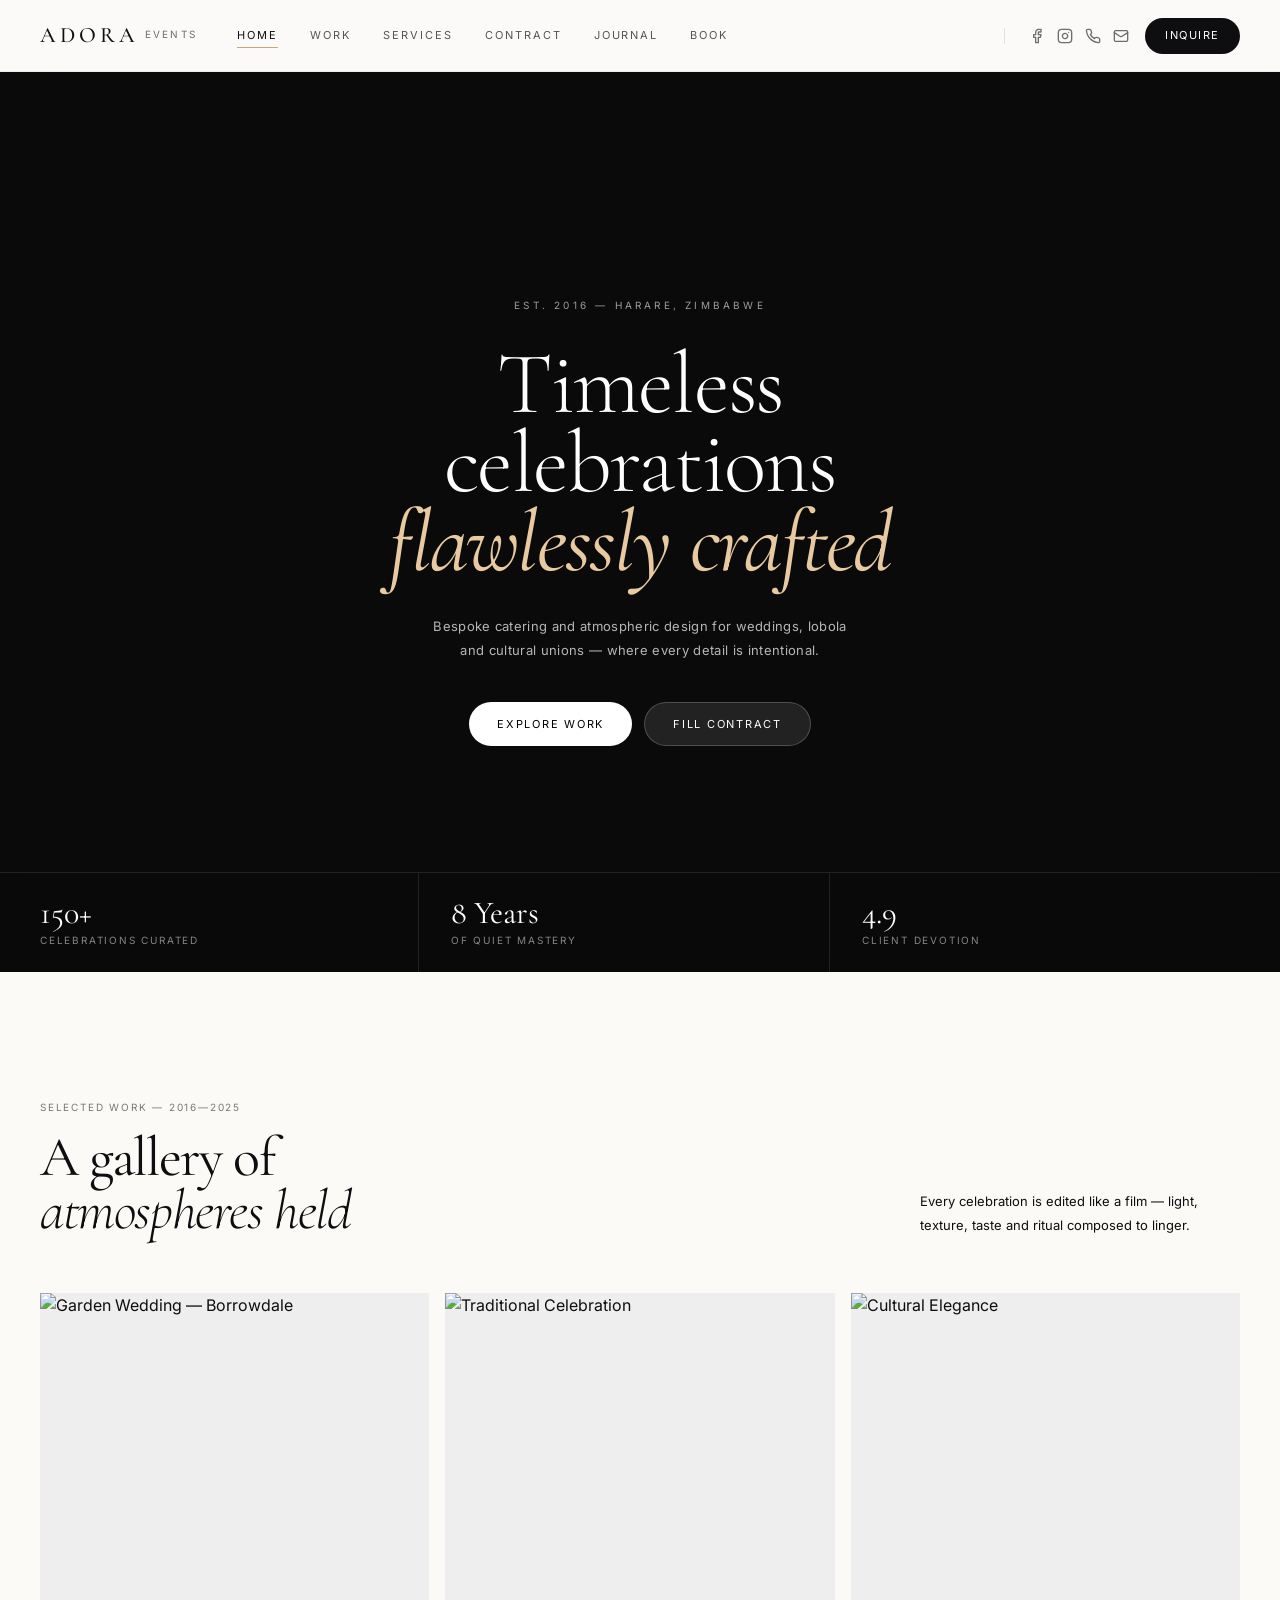
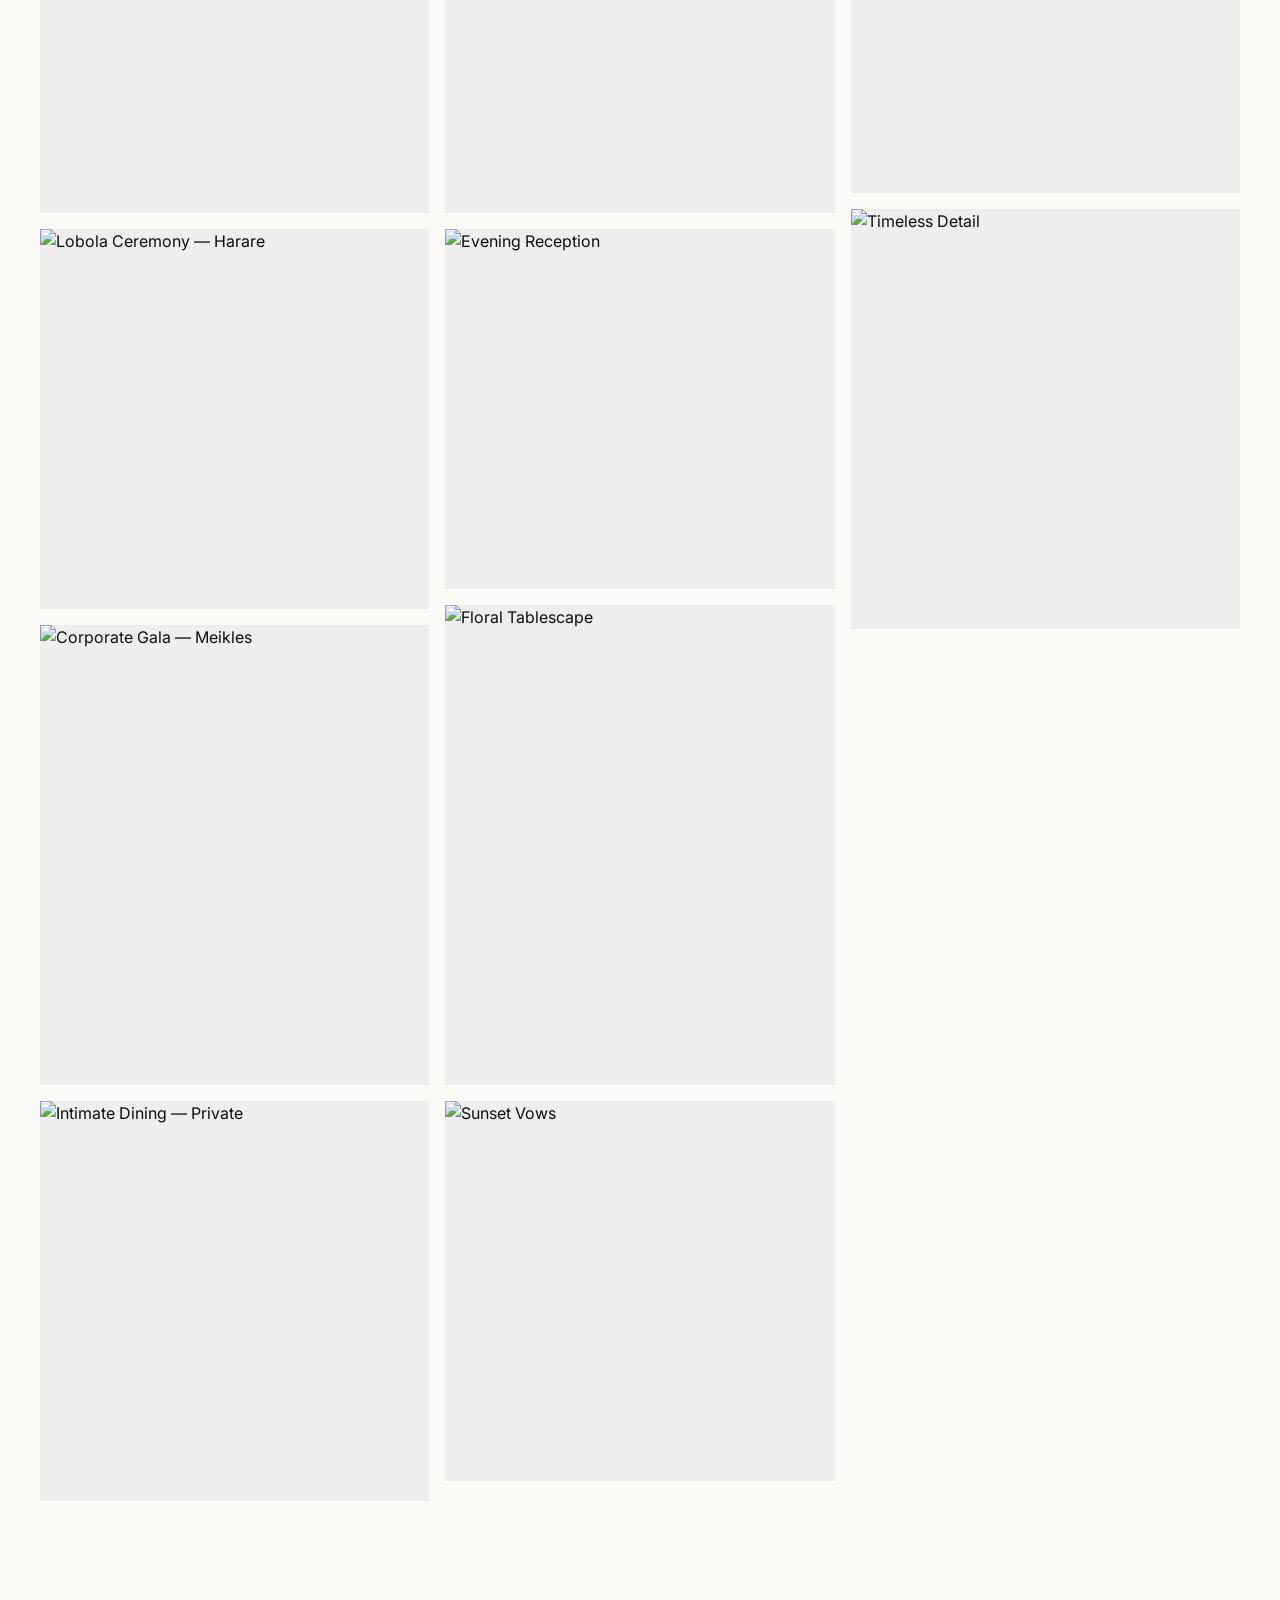
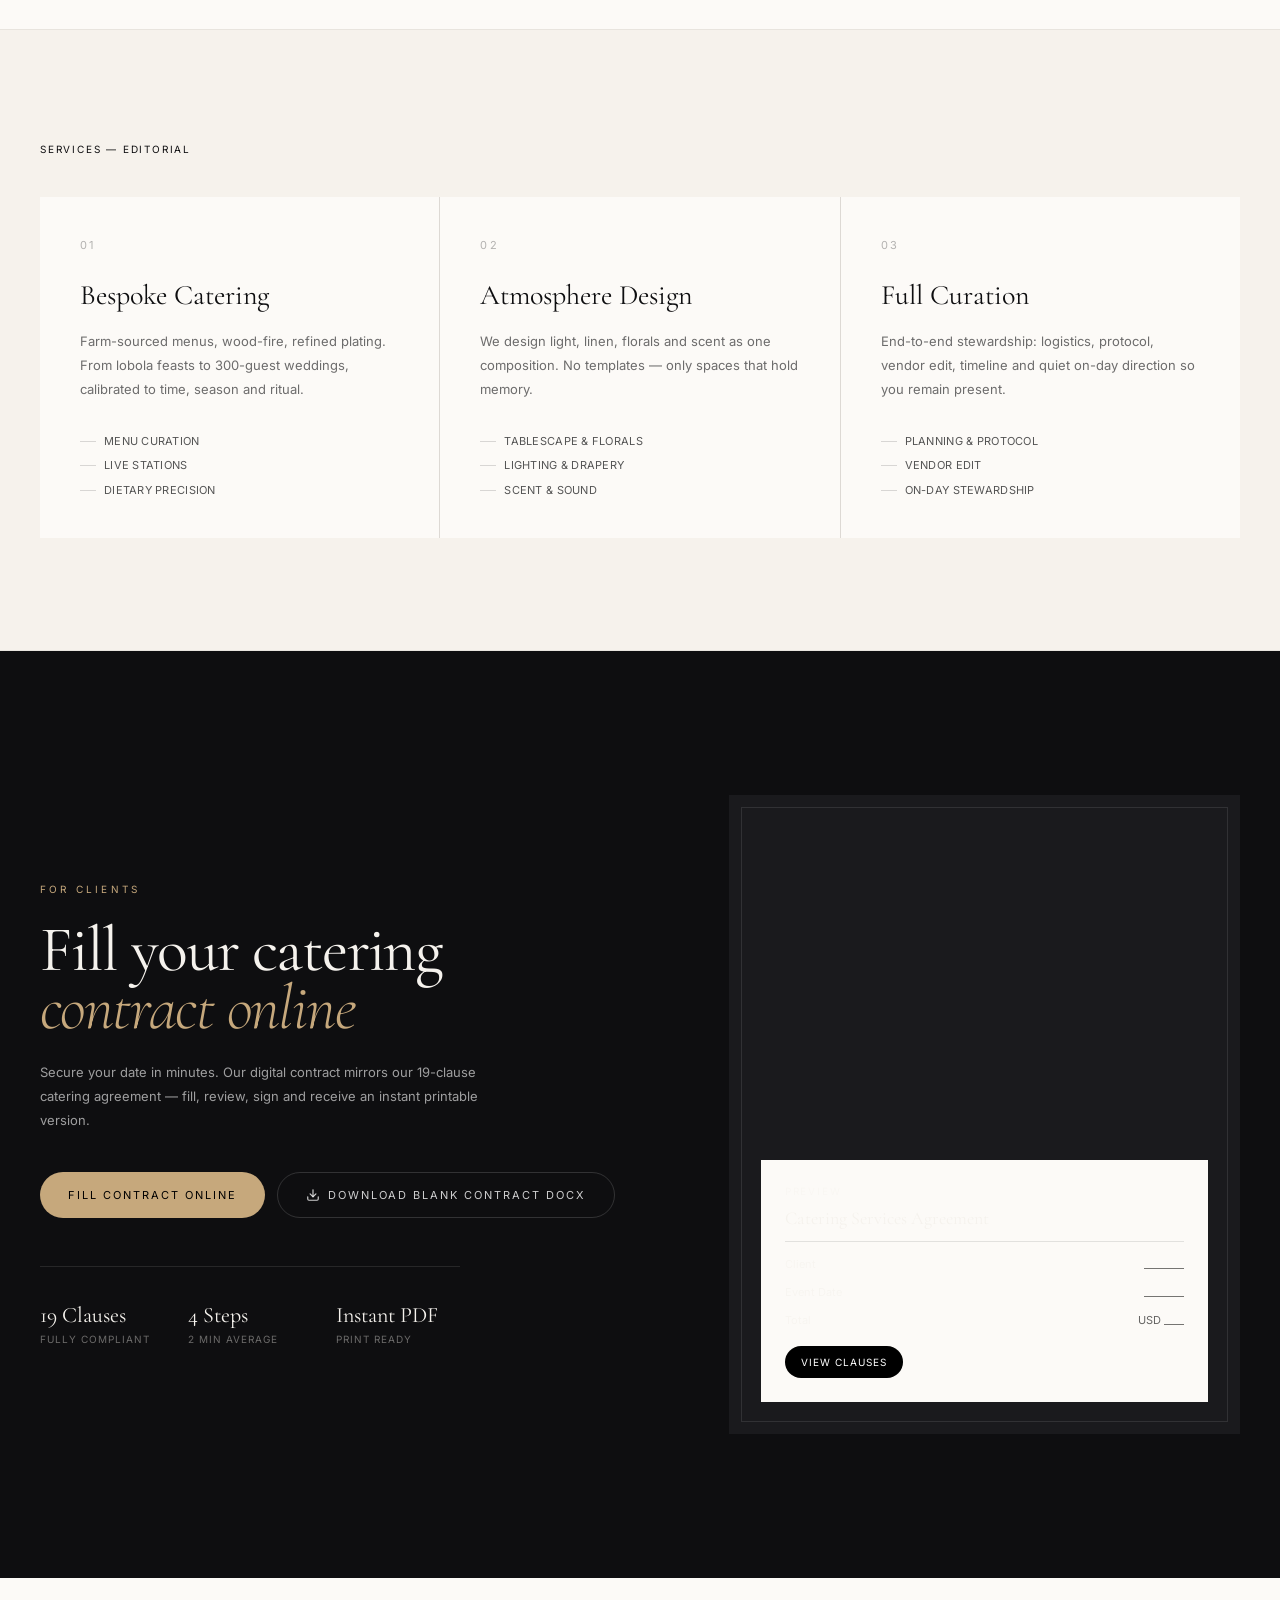
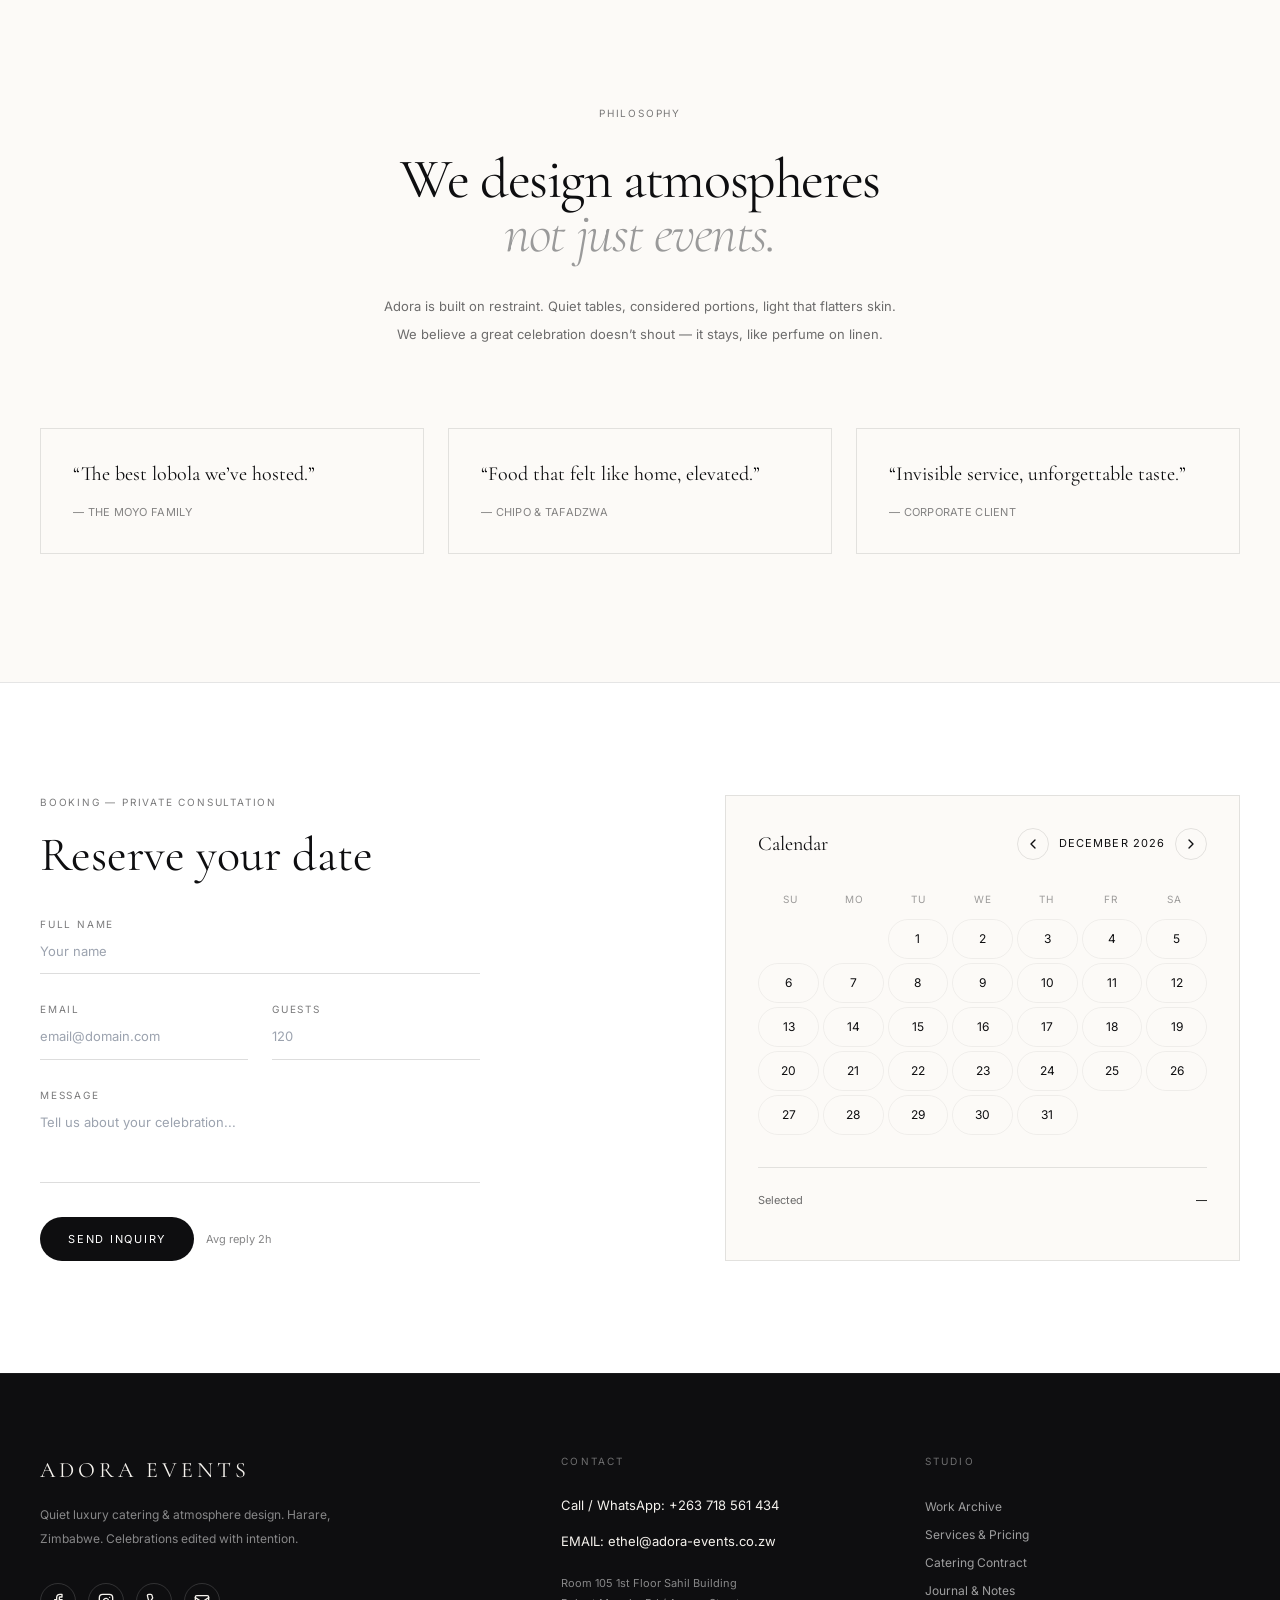
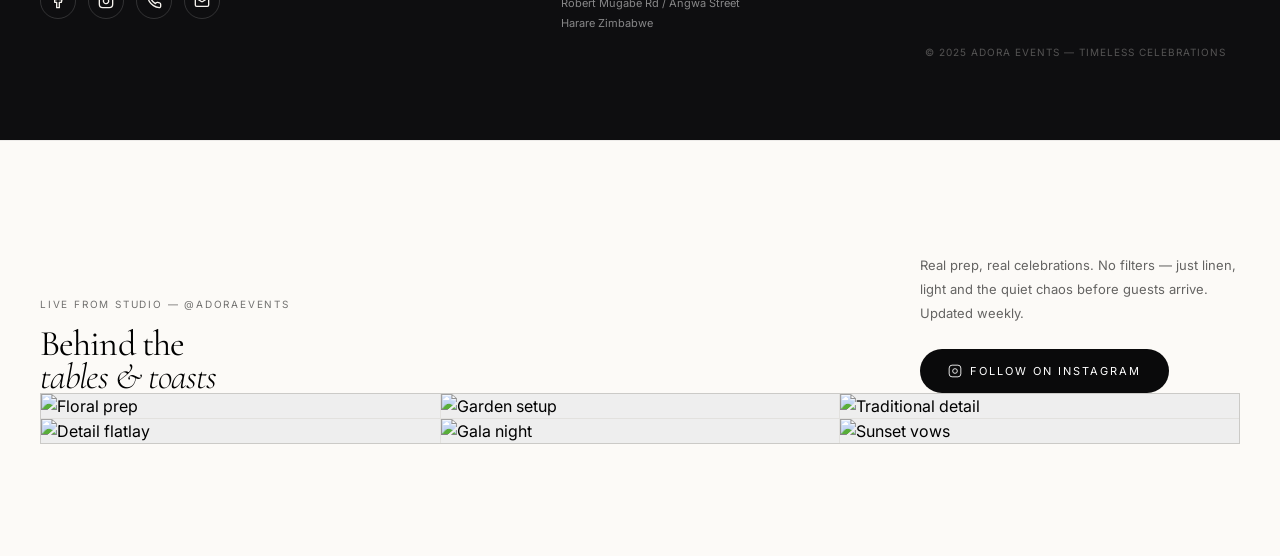
==== commit fa7b6582: "updated site" ====
--- a/index.html
+++ b/index.html
@@ -1,278 +1,161 @@
 <!DOCTYPE html>
 <html lang="en">
 <head>
-<meta charset="UTF-8"><meta name="viewport" content="width=device-width, initial-scale=1">
-<title>Adora Events — Timeless Celebrations | Wedding & Lobola Catering Harare</title>
-<meta name="description" content="Quiet luxury catering & atmosphere design in Harare, Zimbabwe. Bespoke weddings, lobola, corporate galas & private dining. Farm-sourced, wood-fire, 300+ celebrations since 2016.">
-<link rel="canonical" href="https://adora-events.co.zw/index.html">
-<link rel="icon" type="image/x-icon" href="favicon.ico">
-<link rel="icon" type="image/png" sizes="32x32" href="images/favicon-32.png">
-<link rel="apple-touch-icon" sizes="180x180" href="images/favicon-180.png">
-<meta property="og:title" content="Adora Events — Timeless Celebrations in Harare">
-<meta property="og:description" content="Quiet luxury catering & atmosphere design in Harare, Zimbabwe. Bespoke weddings, lobola, corporate galas & private dining. Farm-sourced, wood-fire, 300+ celebrations since 2016.">
-<meta property="og:image" content="https://adora-events.co.zw/images/favicon-512.png">
-<meta property="og:type" content="website">
-<meta property="og:locale" content="en_ZW">
-<meta name="twitter:card" content="summary_large_image">
-<meta name="twitter:title" content="Adora Events — Timeless Celebrations in Harare">
-<meta name="twitter:description" content="Quiet luxury catering & atmosphere design in Harare, Zimbabwe. Bespoke weddings, lobola, corporate galas & private dining. Farm-sourced, wood-fire, 300+ celebrations since 2016.">
-<meta name="twitter:image" content="https://adora-events.co.zw/images/favicon-512.png">
-<link rel="stylesheet" href="css/style.css">
-<script type="application/ld+json">
-{
-  "@context": "https://schema.org",
-  "@type": "Caterer",
-  "name": "Adora Events",
-  "image": "https://adora-events.co.zw/images/logo.jpg",
-  "logo": "https://adora-events.co.zw/images/logo.jpg",
-  "description": "Quiet luxury catering & atmosphere design in Harare, Zimbabwe. Bespoke weddings, lobola, corporate galas & private dining.",
-  "address": {
-    "@type": "PostalAddress",
-    "streetAddress": "Room 105 1st Floor Sahil Building, Robert Mugabe Rd / Angwa Street",
-    "addressLocality": "Harare",
-    "addressCountry": "ZW"
-  },
-  "geo": {
-    "@type": "GeoCoordinates",
-    "latitude": "-17.8292",
-    "longitude": "31.0522"
-  },
-  "telephone": "+263718561434",
-  "email": "ethel@adora-events.co.zw",
-  "priceRange": "$$",
-  "servedCuisine": ["Zimbabwean", "Contemporary African", "European"],
-  "url": "https://adora-events.co.zw",
-  "foundingDate": "2016",
-  "founder": {"@type": "Person", "name": "Ethel"},
-  "sameAs": []
-}
-</script>
+  <meta charset="UTF-8">
+  <meta name="viewport" content="width=device-width, initial-scale=1">
+  <title>Adora Events - Home</title>
+  <style>*,:after,:before{--tw-border-spacing-x:0;--tw-border-spacing-y:0;--tw-translate-x:0;--tw-translate-y:0;--tw-rotate:0;--tw-skew-x:0;--tw-skew-y:0;--tw-scale-x:1;--tw-scale-y:1;--tw-pan-x: ;--tw-pan-y: ;--tw-pinch-zoom: ;--tw-scroll-snap-strictness:proximity;--tw-gradient-from-position: ;--tw-gradient-via-position: ;--tw-gradient-to-position: ;--tw-ordinal: ;--tw-slashed-zero: ;--tw-numeric-figure: ;--tw-numeric-spacing: ;--tw-numeric-fraction: ;--tw-ring-inset: ;--tw-ring-offset-width:0px;--tw-ring-offset-color:#fff;--tw-ring-color:rgba(59,130,246,.5);--tw-ring-offset-shadow:0 0 #0000;--tw-ring-shadow:0 0 #0000;--tw-shadow:0 0 #0000;--tw-shadow-colored:0 0 #0000;--tw-blur: ;--tw-brightness: ;--tw-contrast: ;--tw-grayscale: ;--tw-hue-rotate: ;--tw-invert: ;--tw-saturate: ;--tw-sepia: ;--tw-drop-shadow: ;--tw-backdrop-blur: ;--tw-backdrop-brightness: ;--tw-backdrop-contrast: ;--tw-backdrop-grayscale: ;--tw-backdrop-hue-rotate: ;--tw-backdrop-invert: ;--tw-backdrop-opacity: ;--tw-backdrop-saturate: ;--tw-backdrop-sepia: ;--tw-contain-size: ;--tw-contain-layout: ;--tw-contain-paint: ;--tw-contain-style: }::backdrop{--tw-border-spacing-x:0;--tw-border-spacing-y:0;--tw-translate-x:0;--tw-translate-y:0;--tw-rotate:0;--tw-skew-x:0;--tw-skew-y:0;--tw-scale-x:1;--tw-scale-y:1;--tw-pan-x: ;--tw-pan-y: ;--tw-pinch-zoom: ;--tw-scroll-snap-strictness:proximity;--tw-gradient-from-position: ;--tw-gradient-via-position: ;--tw-gradient-to-position: ;--tw-ordinal: ;--tw-slashed-zero: ;--tw-numeric-figure: ;--tw-numeric-spacing: ;--tw-numeric-fraction: ;--tw-ring-inset: ;--tw-ring-offset-width:0px;--tw-ring-offset-color:#fff;--tw-ring-color:rgba(59,130,246,.5);--tw-ring-offset-shadow:0 0 #0000;--tw-ring-shadow:0 0 #0000;--tw-shadow:0 0 #0000;--tw-shadow-colored:0 0 #0000;--tw-blur: ;--tw-brightness: ;--tw-contrast: ;--tw-grayscale: ;--tw-hue-rotate: ;--tw-invert: ;--tw-saturate: ;--tw-sepia: ;--tw-drop-shadow: ;--tw-backdrop-blur: ;--tw-backdrop-brightness: ;--tw-backdrop-contrast: ;--tw-backdrop-grayscale: ;--tw-backdrop-hue-rotate: ;--tw-backdrop-invert: ;--tw-backdrop-opacity: ;--tw-backdrop-saturate: ;--tw-backdrop-sepia: ;--tw-contain-size: ;--tw-contain-layout: ;--tw-contain-paint: ;--tw-contain-style: }/*! tailwindcss v3.4.18 | MIT License | https://tailwindcss.com*/*,:after,:before{box-sizing:border-box;border:0 solid #e5e7eb}:after,:before{--tw-content:""}:host,html{line-height:1.5;-webkit-text-size-adjust:100%;-moz-tab-size:4;-o-tab-size:4;tab-size:4;font-family:ui-sans-serif,system-ui,sans-serif,Apple Color Emoji,Segoe UI Emoji,Segoe UI Symbol,Noto Color Emoji;font-feature-settings:normal;font-variation-settings:normal;-webkit-tap-highlight-color:transparent}body{line-height:inherit}hr{height:0;color:inherit;border-top-width:1px}abbr:where([title]){-webkit-text-decoration:underline dotted;text-decoration:underline dotted}h1,h2,h3,h4,h5,h6{font-size:inherit;font-weight:inherit}a{color:inherit;text-decoration:inherit}b,strong{font-weight:bolder}code,kbd,pre,samp{font-family:ui-monospace,SFMono-Regular,Menlo,Monaco,Consolas,Liberation Mono,Courier New,monospace;font-feature-settings:normal;font-variation-settings:normal;font-size:1em}small{font-size:80%}sub,sup{font-size:75%;line-height:0;position:relative;vertical-align:baseline}sub{bottom:-.25em}sup{top:-.5em}table{text-indent:0;border-color:inherit;border-collapse:collapse}button,input,optgroup,select,textarea{font-family:inherit;font-feature-settings:inherit;font-variation-settings:inherit;font-size:100%;font-weight:inherit;line-height:inherit;letter-spacing:inherit;color:inherit;margin:0;padding:0}button,select{text-transform:none}button,input:where([type=button]),input:where([type=reset]),input:where([type=submit]){-webkit-appearance:button;background-color:transparent;background-image:none}:-moz-focusring{outline:auto}:-moz-ui-invalid{box-shadow:none}progress{vertical-align:baseline}::-webkit-inner-spin-button,::-webkit-outer-spin-button{height:auto}[type=search]{-webkit-appearance:textfield;outline-offset:-2px}::-webkit-search-decoration{-webkit-appearance:none}::-webkit-file-upload-button{-webkit-appearance:button;font:inherit}summary{display:list-item}blockquote,dd,dl,figure,h1,h2,h3,h4,h5,h6,hr,p,pre{margin:0}fieldset{margin:0}fieldset,legend{padding:0}menu,ol,ul{list-style:none;margin:0;padding:0}dialog{padding:0}textarea{resize:vertical}input::-moz-placeholder,textarea::-moz-placeholder{opacity:1;color:#9ca3af}input::placeholder,textarea::placeholder{opacity:1;color:#9ca3af}[role=button],button{cursor:pointer}:disabled{cursor:default}audio,canvas,embed,iframe,img,object,svg,video{display:block;vertical-align:middle}img,video{max-width:100%;height:auto}[hidden]:where(:not([hidden=until-found])){display:none}.container{width:100%}@media (min-width:640px){.container{max-width:640px}}@media (min-width:768px){.container{max-width:768px}}@media (min-width:1024px){.container{max-width:1024px}}@media (min-width:1280px){.container{max-width:1280px}}@media (min-width:1536px){.container{max-width:1536px}}.pointer-events-none{pointer-events:none}.visible{visibility:visible}.fixed{position:fixed}.absolute{position:absolute}.relative{position:relative}.sticky{position:sticky}.inset-0{inset:0}.inset-3{inset:.75rem}.bottom-0{bottom:0}.bottom-8{bottom:2rem}.left-0{left:0}.left-1\/2{left:50%}.left-6{left:1.5rem}.left-8{left:2rem}.right-0{right:0}.right-6{right:1.5rem}.right-8{right:2rem}.top-0{top:0}.top-1\/2{top:50%}.top-6{top:1.5rem}.z-10{z-index:10}.z-40{z-index:40}.z-\[100\]{z-index:100}.z-\[80\]{z-index:80}.z-\[90\]{z-index:90}.mx-auto{margin-left:auto;margin-right:auto}.mb-10{margin-bottom:2.5rem}.mb-14{margin-bottom:3.5rem}.mb-3{margin-bottom:.75rem}.mb-4{margin-bottom:1rem}.mb-6{margin-bottom:1.5rem}.mb-8{margin-bottom:2rem}.mr-4{margin-right:1rem}.mt-1{margin-top:.25rem}.mt-10{margin-top:2.5rem}.mt-12{margin-top:3rem}.mt-14{margin-top:3.5rem}.mt-2{margin-top:.5rem}.mt-20{margin-top:5rem}.mt-3{margin-top:.75rem}.mt-4{margin-top:1rem}.mt-6{margin-top:1.5rem}.mt-8{margin-top:2rem}.mt-auto{margin-top:auto}.block{display:block}.flex{display:flex}.inline-flex{display:inline-flex}.grid{display:grid}.hidden{display:none}.aspect-\[4\/5\]{aspect-ratio:4/5}.h-10{height:2.5rem}.h-11{height:2.75rem}.h-3\.5{height:.875rem}.h-4{height:1rem}.h-5{height:1.25rem}.h-7{height:1.75rem}.h-8{height:2rem}.h-9{height:2.25rem}.h-\[100vh\]{height:100vh}.h-\[1px\]{height:1px}.h-\[2px\]{height:2px}.h-\[360px\]{height:360px}.h-\[380px\]{height:380px}.h-\[400px\]{height:400px}.h-\[420px\]{height:420px}.h-\[44px\]{height:44px}.h-\[460px\]{height:460px}.h-\[46px\]{height:46px}.h-\[480px\]{height:480px}.h-\[500px\]{height:500px}.h-\[520px\]{height:520px}.h-\[60px\]{height:60px}.h-\[68px\]{height:68px}.h-\[72px\]{height:72px}.h-full{height:100%}.max-h-\[86vh\]{max-height:86vh}.min-h-\[680px\]{min-height:680px}.min-h-\[80px\]{min-height:80px}.min-h-\[90px\]{min-height:90px}.min-h-full{min-height:100%}.min-h-screen{min-height:100vh}.w-10{width:2.5rem}.w-3\.5{width:.875rem}.w-4{width:1rem}.w-5{width:1.25rem}.w-7{width:1.75rem}.w-8{width:2rem}.w-9{width:2.25rem}.w-full{width:100%}.min-w-\[110px\]{min-width:110px}.max-w-\[1320px\]{max-width:1320px}.max-w-\[320px\]{max-width:320px}.max-w-\[380px\]{max-width:380px}.max-w-\[420px\]{max-width:420px}.max-w-\[440px\]{max-width:440px}.max-w-\[520px\]{max-width:520px}.max-w-\[840px\]{max-width:840px}.max-w-\[92vw\]{max-width:92vw}.max-w-\[980px\]{max-width:980px}.flex-1{flex:1 1 0%}.-translate-x-1\/2{--tw-translate-x:-50%}.-translate-x-1\/2,.-translate-y-1{transform:translate(var(--tw-translate-x),var(--tw-translate-y)) rotate(var(--tw-rotate)) skewX(var(--tw-skew-x)) skewY(var(--tw-skew-y)) scaleX(var(--tw-scale-x)) scaleY(var(--tw-scale-y))}.-translate-y-1{--tw-translate-y:-0.25rem}.-translate-y-1\/2{--tw-translate-y:-50%}.-translate-y-1\/2,.translate-y-3{transform:translate(var(--tw-translate-x),var(--tw-translate-y)) rotate(var(--tw-rotate)) skewX(var(--tw-skew-x)) skewY(var(--tw-skew-y)) scaleX(var(--tw-scale-x)) scaleY(var(--tw-scale-y))}.translate-y-3{--tw-translate-y:0.75rem}.cursor-pointer{cursor:pointer}.resize-none{resize:none}.columns-1{-moz-columns:1;column-count:1}.break-inside-avoid{-moz-column-break-inside:avoid;break-inside:avoid}.grid-cols-2{grid-template-columns:repeat(2,minmax(0,1fr))}.grid-cols-3{grid-template-columns:repeat(3,minmax(0,1fr))}.grid-cols-7{grid-template-columns:repeat(7,minmax(0,1fr))}.flex-col{flex-direction:column}.flex-wrap{flex-wrap:wrap}.place-items-center{place-items:center}.items-start{align-items:flex-start}.items-end{align-items:flex-end}.items-center{align-items:center}.items-baseline{align-items:baseline}.justify-center{justify-content:center}.justify-between{justify-content:space-between}.gap-1{gap:.25rem}.gap-1\.5{gap:.375rem}.gap-10{gap:2.5rem}.gap-12{gap:3rem}.gap-14{gap:3.5rem}.gap-16{gap:4rem}.gap-2{gap:.5rem}.gap-3{gap:.75rem}.gap-4{gap:1rem}.gap-6{gap:1.5rem}.gap-7{gap:1.75rem}.gap-8{gap:2rem}.gap-\[1px\]{gap:1px}.gap-y-2{row-gap:.5rem}.space-y-1>:not([hidden])~:not([hidden]){--tw-space-y-reverse:0;margin-top:calc(.25rem*(1 - var(--tw-space-y-reverse)));margin-bottom:calc(.25rem*var(--tw-space-y-reverse))}.space-y-10>:not([hidden])~:not([hidden]){--tw-space-y-reverse:0;margin-top:calc(2.5rem*(1 - var(--tw-space-y-reverse)));margin-bottom:calc(2.5rem*var(--tw-space-y-reverse))}.space-y-2>:not([hidden])~:not([hidden]){--tw-space-y-reverse:0;margin-top:calc(.5rem*(1 - var(--tw-space-y-reverse)));margin-bottom:calc(.5rem*var(--tw-space-y-reverse))}.space-y-3>:not([hidden])~:not([hidden]){--tw-space-y-reverse:0;margin-top:calc(.75rem*(1 - var(--tw-space-y-reverse)));margin-bottom:calc(.75rem*var(--tw-space-y-reverse))}.space-y-4>:not([hidden])~:not([hidden]){--tw-space-y-reverse:0;margin-top:calc(1rem*(1 - var(--tw-space-y-reverse)));margin-bottom:calc(1rem*var(--tw-space-y-reverse))}.space-y-8>:not([hidden])~:not([hidden]){--tw-space-y-reverse:0;margin-top:calc(2rem*(1 - var(--tw-space-y-reverse)));margin-bottom:calc(2rem*var(--tw-space-y-reverse))}.divide-x>:not([hidden])~:not([hidden]){--tw-divide-x-reverse:0;border-right-width:calc(1px*var(--tw-divide-x-reverse));border-left-width:calc(1px*(1 - var(--tw-divide-x-reverse)))}.divide-white\/10>:not([hidden])~:not([hidden]){border-color:hsla(0,0%,100%,.1)}.overflow-hidden{overflow:hidden}.overflow-y-auto{overflow-y:auto}.rounded-full{border-radius:9999px}.rounded-xl{border-radius:.75rem}.border{border-width:1px}.border-y{border-top-width:1px}.border-b,.border-y{border-bottom-width:1px}.border-l{border-left-width:1px}.border-t{border-top-width:1px}.border-\[\#c6a87c\]{--tw-border-opacity:1;border-color:rgb(198 168 124/var(--tw-border-opacity,1))}.border-\[\#c6a87c\]\/20{border-color:hsla(36,39%,63%,.2)}.border-black{--tw-border-opacity:1;border-color:rgb(0 0 0/var(--tw-border-opacity,1))}.border-black\/10{border-color:rgba(0,0,0,.1)}.border-black\/20{border-color:rgba(0,0,0,.2)}.border-black\/5{border-color:rgba(0,0,0,.05)}.border-black\/\[0\.06\]{border-color:rgba(0,0,0,.06)}.border-transparent{border-color:transparent}.border-white\/10{border-color:hsla(0,0%,100%,.1)}.border-white\/15{border-color:hsla(0,0%,100%,.15)}.border-white\/20{border-color:hsla(0,0%,100%,.2)}.border-white\/5{border-color:hsla(0,0%,100%,.05)}.bg-\[\#0a0a0b\]{--tw-bg-opacity:1;background-color:rgb(10 10 11/var(--tw-bg-opacity,1))}.bg-\[\#0a0a0b\]\/30{background-color:rgba(10,10,11,.3)}.bg-\[\#0a0a0b\]\/45{background-color:rgba(10,10,11,.45)}.bg-\[\#0e0e10\]{--tw-bg-opacity:1;background-color:rgb(14 14 16/var(--tw-bg-opacity,1))}.bg-\[\#111113\]{--tw-bg-opacity:1;background-color:rgb(17 17 19/var(--tw-bg-opacity,1))}.bg-\[\#111113\]\/90{background-color:rgba(17,17,19,.9)}.bg-\[\#1a1a1d\]{--tw-bg-opacity:1;background-color:rgb(26 26 29/var(--tw-bg-opacity,1))}.bg-\[\#c6a87c\]{--tw-bg-opacity:1;background-color:rgb(198 168 124/var(--tw-bg-opacity,1))}.bg-\[\#c6a87c\]\/10{background-color:hsla(36,39%,63%,.1)}.bg-\[\#eee\]{--tw-bg-opacity:1;background-color:rgb(238 238 238/var(--tw-bg-opacity,1))}.bg-\[\#f6f2ec\]{--tw-bg-opacity:1;background-color:rgb(246 242 236/var(--tw-bg-opacity,1))}.bg-\[\#fcfaf7\]{--tw-bg-opacity:1;background-color:rgb(252 250 247/var(--tw-bg-opacity,1))}.bg-\[\#fcfaf7\]\/80{background-color:hsla(36,45%,98%,.8)}.bg-black{--tw-bg-opacity:1;background-color:rgb(0 0 0/var(--tw-bg-opacity,1))}.bg-black\/0{background-color:transparent}.bg-black\/10{background-color:rgba(0,0,0,.1)}.bg-black\/20{background-color:rgba(0,0,0,.2)}.bg-white{--tw-bg-opacity:1;background-color:rgb(255 255 255/var(--tw-bg-opacity,1))}.bg-white\/10{background-color:hsla(0,0%,100%,.1)}.bg-white\/\[0\.06\]{background-color:hsla(0,0%,100%,.06)}.bg-gradient-to-t{background-image:linear-gradient(to top,var(--tw-gradient-stops))}.from-\[\#0a0a0b\]\/70{--tw-gradient-from:rgba(10,10,11,.7) var(--tw-gradient-from-position);--tw-gradient-to:rgba(10,10,11,0) var(--tw-gradient-to-position);--tw-gradient-stops:var(--tw-gradient-from),var(--tw-gradient-to)}.via-transparent{--tw-gradient-to:transparent var(--tw-gradient-to-position);--tw-gradient-stops:var(--tw-gradient-from),transparent var(--tw-gradient-via-position),var(--tw-gradient-to)}.to-\[\#0a0a0b\]\/20{--tw-gradient-to:rgba(10,10,11,.2) var(--tw-gradient-to-position)}.object-contain{-o-object-fit:contain;object-fit:contain}.object-cover{-o-object-fit:cover;object-fit:cover}.p-0{padding:0}.p-3{padding:.75rem}.p-5{padding:1.25rem}.p-6{padding:1.5rem}.p-8{padding:2rem}.px-4{padding-left:1rem;padding-right:1rem}.px-5{padding-left:1.25rem;padding-right:1.25rem}.px-6{padding-left:1.5rem;padding-right:1.5rem}.px-7{padding-left:1.75rem;padding-right:1.75rem}.px-8{padding-left:2rem;padding-right:2rem}.py-10{padding-top:2.5rem;padding-bottom:2.5rem}.py-16{padding-top:4rem;padding-bottom:4rem}.py-20{padding-top:5rem;padding-bottom:5rem}.py-24{padding-top:6rem;padding-bottom:6rem}.py-3{padding-top:.75rem;padding-bottom:.75rem}.py-6{padding-top:1.5rem;padding-bottom:1.5rem}.pb-2{padding-bottom:.5rem}.pb-8{padding-bottom:2rem}.pl-6{padding-left:1.5rem}.pl-8{padding-left:2rem}.pt-10{padding-top:2.5rem}.pt-2{padding-top:.5rem}.pt-4{padding-top:1rem}.pt-6{padding-top:1.5rem}.pt-8{padding-top:2rem}.text-left{text-align:left}.text-center{text-align:center}.text-right{text-align:right}.text-\[10px\]{font-size:10px}.text-\[11px\]{font-size:11px}.text-\[12\.5px\]{font-size:12.5px}.text-\[12px\]{font-size:12px}.text-\[13px\]{font-size:13px}.text-\[14px\]{font-size:14px}.text-\[15px\]{font-size:15px}.text-\[16px\]{font-size:16px}.text-\[18px\]{font-size:18px}.text-\[20px\]{font-size:20px}.text-\[22px\]{font-size:22px}.text-\[26px\]{font-size:26px}.text-\[28px\]{font-size:28px}.text-\[32px\]{font-size:32px}.text-\[36px\]{font-size:36px}.text-\[38px\]{font-size:38px}.text-\[40px\]{font-size:40px}.text-\[42px\]{font-size:42px}.text-\[44px\]{font-size:44px}.text-\[52px\]{font-size:52px}.font-\[500\]{font-weight:500}.font-light{font-weight:300}.font-medium{font-weight:500}.font-normal{font-weight:400}.font-semibold{font-weight:600}.uppercase{text-transform:uppercase}.italic{font-style:italic}.leading-5{line-height:1.25rem}.leading-6{line-height:1.5rem}.leading-7{line-height:1.75rem}.leading-\[0\.95\]{line-height:.95}.leading-\[0\.9\]{line-height:.9}.leading-\[1\.8\]{line-height:1.8}.leading-none{line-height:1}.leading-snug{line-height:1.375}.leading-tight{line-height:1.25}.tracking-\[-0\.02em\]{letter-spacing:-.02em}.tracking-\[0\.14em\]{letter-spacing:.14em}.tracking-\[0\.16em\]{letter-spacing:.16em}.tracking-\[0\.18em\]{letter-spacing:.18em}.tracking-\[0\.22em\]{letter-spacing:.22em}.tracking-\[0\.2em\]{letter-spacing:.2em}.tracking-\[0\.32em\]{letter-spacing:.32em}.tracking-tight{letter-spacing:-.025em}.tracking-wide{letter-spacing:.025em}.tracking-widest{letter-spacing:.1em}.text-\[\#0e0e10\]{--tw-text-opacity:1;color:rgb(14 14 16/var(--tw-text-opacity,1))}.text-\[\#111\]{--tw-text-opacity:1;color:rgb(17 17 17/var(--tw-text-opacity,1))}.text-\[\#9a6a2a\]{--tw-text-opacity:1;color:rgb(154 106 42/var(--tw-text-opacity,1))}.text-\[\#9a9a9a\]{--tw-text-opacity:1;color:rgb(154 154 154/var(--tw-text-opacity,1))}.text-\[\#c6a87c\]{--tw-text-opacity:1;color:rgb(198 168 124/var(--tw-text-opacity,1))}.text-\[\#e8c9a0\]{--tw-text-opacity:1;color:rgb(232 201 160/var(--tw-text-opacity,1))}.text-\[\#f5f2ed\]{--tw-text-opacity:1;color:rgb(245 242 237/var(--tw-text-opacity,1))}.text-black{--tw-text-opacity:1;color:rgb(0 0 0/var(--tw-text-opacity,1))}.text-white{--tw-text-opacity:1;color:rgb(255 255 255/var(--tw-text-opacity,1))}.text-white\/40{color:hsla(0,0%,100%,.4)}.text-white\/50{color:hsla(0,0%,100%,.5)}.text-white\/60{color:hsla(0,0%,100%,.6)}.text-white\/70{color:hsla(0,0%,100%,.7)}.text-white\/80{color:hsla(0,0%,100%,.8)}.underline{text-decoration-line:underline}.decoration-\[\#c6a87c\]{text-decoration-color:#c6a87c}.underline-offset-8{text-underline-offset:8px}.opacity-0{opacity:0}.opacity-100{opacity:1}.opacity-30{opacity:.3}.opacity-40{opacity:.4}.opacity-50{opacity:.5}.opacity-60{opacity:.6}.opacity-70{opacity:.7}.opacity-80{opacity:.8}.opacity-90{opacity:.9}.blur{--tw-blur:blur(8px)}.blur,.grayscale{filter:var(--tw-blur) var(--tw-brightness) var(--tw-contrast) var(--tw-grayscale) var(--tw-hue-rotate) var(--tw-invert) var(--tw-saturate) var(--tw-sepia) var(--tw-drop-shadow)}.grayscale{--tw-grayscale:grayscale(100%)}.filter{filter:var(--tw-blur) var(--tw-brightness) var(--tw-contrast) var(--tw-grayscale) var(--tw-hue-rotate) var(--tw-invert) var(--tw-saturate) var(--tw-sepia) var(--tw-drop-shadow)}.backdrop-blur{--tw-backdrop-blur:blur(8px)}.backdrop-blur,.backdrop-blur-md{backdrop-filter:var(--tw-backdrop-blur) var(--tw-backdrop-brightness) var(--tw-backdrop-contrast) var(--tw-backdrop-grayscale) var(--tw-backdrop-hue-rotate) var(--tw-backdrop-invert) var(--tw-backdrop-opacity) var(--tw-backdrop-saturate) var(--tw-backdrop-sepia)}.backdrop-blur-md{--tw-backdrop-blur:blur(12px)}.backdrop-blur-xl{--tw-backdrop-blur:blur(24px);backdrop-filter:var(--tw-backdrop-blur) var(--tw-backdrop-brightness) var(--tw-backdrop-contrast) var(--tw-backdrop-grayscale) var(--tw-backdrop-hue-rotate) var(--tw-backdrop-invert) var(--tw-backdrop-opacity) var(--tw-backdrop-saturate) var(--tw-backdrop-sepia)}.transition{transition-property:color,background-color,border-color,text-decoration-color,fill,stroke,opacity,box-shadow,transform,filter,backdrop-filter;transition-timing-function:cubic-bezier(.4,0,.2,1);transition-duration:.15s}.duration-500{transition-duration:.5s}.duration-\[1200ms\]{transition-duration:1.2s}#root,body,html{min-height:100%}body{margin:0;font-family:Inter,ui-sans-serif,system-ui,-apple-system,BlinkMacSystemFont,Segoe UI,sans-serif}.selection\:bg-\[\#c6a87c\]\/30 ::-moz-selection{background-color:hsla(36,39%,63%,.3)}.selection\:bg-\[\#c6a87c\]\/30 ::selection{background-color:hsla(36,39%,63%,.3)}.selection\:bg-\[\#c6a87c\]\/30::-moz-selection{background-color:hsla(36,39%,63%,.3)}.selection\:bg-\[\#c6a87c\]\/30::selection{background-color:hsla(36,39%,63%,.3)}.placeholder\:text-white\/20::-moz-placeholder{color:hsla(0,0%,100%,.2)}.placeholder\:text-white\/20::placeholder{color:hsla(0,0%,100%,.2)}.hover\:border-black\/20:hover{border-color:rgba(0,0,0,.2)}.hover\:border-white\/30:hover{border-color:hsla(0,0%,100%,.3)}.hover\:bg-white\/10:hover{background-color:hsla(0,0%,100%,.1)}.hover\:bg-white\/5:hover{background-color:hsla(0,0%,100%,.05)}.hover\:text-\[\#c6a87c\]:hover{--tw-text-opacity:1;color:rgb(198 168 124/var(--tw-text-opacity,1))}.hover\:text-white:hover{--tw-text-opacity:1;color:rgb(255 255 255/var(--tw-text-opacity,1))}.hover\:opacity-100:hover{opacity:1}.disabled\:opacity-20:disabled{opacity:.2}.group:hover .group-hover\:translate-y-0{--tw-translate-y:0px}.group:hover .group-hover\:scale-\[1\.06\],.group:hover .group-hover\:translate-y-0{transform:translate(var(--tw-translate-x),var(--tw-translate-y)) rotate(var(--tw-rotate)) skewX(var(--tw-skew-x)) skewY(var(--tw-skew-y)) scaleX(var(--tw-scale-x)) scaleY(var(--tw-scale-y))}.group:hover .group-hover\:scale-\[1\.06\]{--tw-scale-x:1.06;--tw-scale-y:1.06}.group:hover .group-hover\:bg-black\/25{background-color:rgba(0,0,0,.25)}.group:hover .group-hover\:opacity-100{opacity:1}@media (min-width:768px){.md\:col-span-2{grid-column:span 2/span 2}.md\:block{display:block}.md\:flex{display:flex}.md\:inline-flex{display:inline-flex}.md\:hidden{display:none}.md\:columns-3{-moz-columns:3;column-count:3}.md\:grid-cols-2{grid-template-columns:repeat(2,minmax(0,1fr))}.md\:grid-cols-3{grid-template-columns:repeat(3,minmax(0,1fr))}.md\:grid-cols-\[1\.1fr_0\.9fr\]{grid-template-columns:1.1fr .9fr}.md\:grid-cols-\[1\.2fr_0\.8fr_0\.8fr\]{grid-template-columns:1.2fr .8fr .8fr}.md\:flex-row{flex-direction:row}.md\:items-end{align-items:flex-end}.md\:rounded-\[18px\]{border-radius:18px}.md\:p-10{padding:2.5rem}.md\:p-8{padding:2rem}.md\:px-10{padding-left:2.5rem;padding-right:2.5rem}.md\:px-14{padding-left:3.5rem;padding-right:3.5rem}.md\:py-14{padding-top:3.5rem;padding-bottom:3.5rem}.md\:py-20{padding-top:5rem;padding-bottom:5rem}.md\:py-28{padding-top:7rem;padding-bottom:7rem}.md\:py-32{padding-top:8rem;padding-bottom:8rem}.md\:py-36{padding-top:9rem;padding-bottom:9rem}.md\:text-\[40px\]{font-size:40px}.md\:text-\[48px\]{font-size:48px}.md\:text-\[56px\]{font-size:56px}.md\:text-\[64px\]{font-size:64px}.md\:text-\[88px\]{font-size:88px}}@media print{.print\:hidden{display:none}}</style>
 </head>
 <body>
+  <div id="root"></div>
+  
+  <script type="module">var gw=Object.create;var{getPrototypeOf:Nw,defineProperty:_u,getOwnPropertyNames:Fw}=Object;var Bw=Object.prototype.hasOwnProperty;var TA=(A,i,l)=>{l=A!=null?gw(Nw(A)):{};let e=i||!A||!A.__esModule?_u(l,"default",{value:A,enumerable:!0}):l;for(let u of Fw(A))if(!Bw.call(e,u))_u(e,u,{get:()=>A[u],enumerable:!0});return e};var Ne=(A,i)=>()=>(i||A((i={exports:{}}).exports,i),i.exports);var Rw=(A,i)=>{for(var l in i)_u(A,l,{get:i[l],enumerable:!0,configurable:!0,set:(e)=>i[l]=()=>e})};var Kw=(A,i)=>()=>(A&&(i=A(A=0)),i);var Di=Ne((bw)=>{var Nl=Symbol.for("react.element"),Ww=Symbol.for("react.portal"),hw=Symbol.for("react.fragment"),yw=Symbol.for("react.strict_mode"),dw=Symbol.for("react.profiler"),Qw=Symbol.for("react.provider"),pw=Symbol.for("react.context"),Iw=Symbol.for("react.forward_ref"),jw=Symbol.for("react.suspense"),Hw=Symbol.for("react.memo"),Zw=Symbol.for("react.lazy"),Cc=Symbol.iterator;function Ow(A){if(A===null||typeof A!=="object")return null;return A=Cc&&A[Cc]||A["@@iterator"],typeof A==="function"?A:null}var Fc={isMounted:function(){return!1},enqueueForceUpdate:function(){},enqueueReplaceState:function(){},enqueueSetState:function(){}},Bc=Object.assign,Rc={};function Si(A,i,l){this.props=A,this.context=i,this.refs=Rc,this.updater=l||Fc}Si.prototype.isReactComponent={};Si.prototype.setState=function(A,i){if(typeof A!=="object"&&typeof A!=="function"&&A!=null)throw Error("setState(...): takes an object of state variables to update or a function which returns an object of state variables.");this.updater.enqueueSetState(this,A,i,"setState")};Si.prototype.forceUpdate=function(A){this.updater.enqueueForceUpdate(this,A,"forceUpdate")};function Kc(){}Kc.prototype=Si.prototype;function Ao(A,i,l){this.props=A,this.context=i,this.refs=Rc,this.updater=l||Fc}var io=Ao.prototype=new Kc;io.constructor=Ao;Bc(io,Si.prototype);io.isPureReactComponent=!0;var gc=Array.isArray,Wc=Object.prototype.hasOwnProperty,lo={current:null},hc={key:!0,ref:!0,__self:!0,__source:!0};function yc(A,i,l){var e,u={},o=null,t=null;if(i!=null)for(e in i.ref!==void 0&&(t=i.ref),i.key!==void 0&&(o=""+i.key),i)Wc.call(i,e)&&!hc.hasOwnProperty(e)&&(u[e]=i[e]);var c=arguments.length-2;if(c===1)u.children=l;else if(1<c){for(var m=Array(c),x=0;x<c;x++)m[x]=arguments[x+2];u.children=m}if(A&&A.defaultProps)for(e in c=A.defaultProps,c)u[e]===void 0&&(u[e]=c[e]);return{$$typeof:Nl,type:A,key:o,ref:t,props:u,_owner:lo.current}}function zw(A,i){return{$$typeof:Nl,type:A.type,key:i,ref:A.ref,props:A.props,_owner:A._owner}}function eo(A){return typeof A==="object"&&A!==null&&A.$$typeof===Nl}function Xw(A){var i={"=":"=0",":":"=2"};return"$"+A.replace(/[=:]/g,function(l){return i[l]})}var Nc=/\/+/g;function $u(A,i){return typeof A==="object"&&A!==null&&A.key!=null?Xw(""+A.key):i.toString(36)}function Be(A,i,l,e,u){var o=typeof A;if(o==="undefined"||o==="boolean")A=null;var t=!1;if(A===null)t=!0;else switch(o){case"string":case"number":t=!0;break;case"object":switch(A.$$typeof){case Nl:case Ww:t=!0}}if(t)return t=A,u=u(t),A=e===""?"."+$u(t,0):e,gc(u)?(l="",A!=null&&(l=A.replace(Nc,"$&/")+"/"),Be(u,i,l,"",function(x){return x})):u!=null&&(eo(u)&&(u=zw(u,l+(!u.key||t&&t.key===u.key?"":(""+u.key).replace(Nc,"$&/")+"/")+A)),i.push(u)),1;if(t=0,e=e===""?".":e+":",gc(A))for(var c=0;c<A.length;c++){o=A[c];var m=e+$u(o,c);t+=Be(o,i,l,m,u)}else if(m=Ow(A),typeof m==="function")for(A=m.call(A),c=0;!(o=A.next()).done;)o=o.value,m=e+$u(o,c++),t+=Be(o,i,l,m,u);else if(o==="object")throw i=String(A),Error("Objects are not valid as a React child (found: "+(i==="[object Object]"?"object with keys {"+Object.keys(A).join(", ")+"}":i)+"). If you meant to render a collection of children, use an array instead.");return t}function Fe(A,i,l){if(A==null)return A;var e=[],u=0;return Be(A,e,"","",function(o){return i.call(l,o,u++)}),e}function Tw(A){if(A._status===-1){var i=A._result;i=i(),i.then(function(l){if(A._status===0||A._status===-1)A._status=1,A._result=l},function(l){if(A._status===0||A._status===-1)A._status=2,A._result=l}),A._status===-1&&(A._status=0,A._result=i)}if(A._status===1)return A._result.default;throw A._result}var mA={current:null},Re={transition:null},Sw={ReactCurrentDispatcher:mA,ReactCurrentBatchConfig:Re,ReactCurrentOwner:lo};function dc(){throw Error("act(...) is not supported in production builds of React.")}bw.Children={map:Fe,forEach:function(A,i,l){Fe(A,function(){i.apply(this,arguments)},l)},count:function(A){var i=0;return Fe(A,function(){i++}),i},toArray:function(A){return Fe(A,function(i){return i})||[]},only:function(A){if(!eo(A))throw Error("React.Children.only expected to receive a single React element child.");return A}};bw.Component=Si;bw.Fragment=hw;bw.Profiler=dw;bw.PureComponent=Ao;bw.StrictMode=yw;bw.Suspense=jw;bw.__SECRET_INTERNALS_DO_NOT_USE_OR_YOU_WILL_BE_FIRED=Sw;bw.act=dc;bw.cloneElement=function(A,i,l){if(A===null||A===void 0)throw Error("React.cloneElement(...): The argument must be a React element, but you passed "+A+".");var e=Bc({},A.props),u=A.key,o=A.ref,t=A._owner;if(i!=null){if(i.ref!==void 0&&(o=i.ref,t=lo.current),i.key!==void 0&&(u=""+i.key),A.type&&A.type.defaultProps)var c=A.type.defaultProps;for(m in i)Wc.call(i,m)&&!hc.hasOwnProperty(m)&&(e[m]=i[m]===void 0&&c!==void 0?c[m]:i[m])}var m=arguments.length-2;if(m===1)e.children=l;else if(1<m){c=Array(m);for(var x=0;x<m;x++)c[x]=arguments[x+2];e.children=c}return{$$typeof:Nl,type:A.type,key:u,ref:o,props:e,_owner:t}};bw.createContext=function(A){return A={$$typeof:pw,_currentValue:A,_currentValue2:A,_threadCount:0,Provider:null,Consumer:null,_defaultValue:null,_globalName:null},A.Provider={$$typeof:Qw,_context:A},A.Consumer=A};bw.createElement=yc;bw.createFactory=function(A){var i=yc.bind(null,A);return i.type=A,i};bw.createRef=function(){return{current:null}};bw.forwardRef=function(A){return{$$typeof:Iw,render:A}};bw.isValidElement=eo;bw.lazy=function(A){return{$$typeof:Zw,_payload:{_status:-1,_result:A},_init:Tw}};bw.memo=function(A,i){return{$$typeof:Hw,type:A,compare:i===void 0?null:i}};bw.startTransition=function(A){var i=Re.transition;Re.transition={};try{A()}finally{Re.transition=i}};bw.unstable_act=dc;bw.useCallback=function(A,i){return mA.current.useCallback(A,i)};bw.useContext=function(A){return mA.current.useContext(A)};bw.useDebugValue=function(){};bw.useDeferredValue=function(A){return mA.current.useDeferredValue(A)};bw.useEffect=function(A,i){return mA.current.useEffect(A,i)};bw.useId=function(){return mA.current.useId()};bw.useImperativeHandle=function(A,i,l){return mA.current.useImperativeHandle(A,i,l)};bw.useInsertionEffect=function(A,i){return mA.current.useInsertionEffect(A,i)};bw.useLayoutEffect=function(A,i){return mA.current.useLayoutEffect(A,i)};bw.useMemo=function(A,i){return mA.current.useMemo(A,i)};bw.useReducer=function(A,i,l){return mA.current.useReducer(A,i,l)};bw.useRef=function(A){return mA.current.useRef(A)};bw.useState=function(A){return mA.current.useState(A)};bw.useSyncExternalStore=function(A,i,l){return mA.current.useSyncExternalStore(A,i,l)};bw.useTransition=function(){return mA.current.useTransition()};bw.version="18.3.1"});var Oc=Ne((Kx)=>{function oo(A,i){var l=A.length;A.push(i);A:for(;0<l;){var e=l-1>>>1,u=A[e];if(0<Ke(u,i))A[e]=i,A[l]=u,l=e;else break A}}function RA(A){return A.length===0?null:A[0]}function de(A){if(A.length===0)return null;var i=A[0],l=A.pop();if(l!==i){A[0]=l;A:for(var e=0,u=A.length,o=u>>>1;e<o;){var t=2*(e+1)-1,c=A[t],m=t+1,x=A[m];if(0>Ke(c,l))m<u&&0>Ke(x,c)?(A[e]=x,A[m]=l,e=m):(A[e]=c,A[t]=l,e=t);else if(m<u&&0>Ke(x,l))A[e]=x,A[m]=l,e=m;else break A}}return i}function Ke(A,i){var l=A.sortIndex-i.sortIndex;return l!==0?l:A.id-i.id}if(typeof performance==="object"&&typeof performance.now==="function")to=performance,Kx.unstable_now=function(){return to.now()};else We=Date,co=We.now(),Kx.unstable_now=function(){return We.now()-co};var to,We,co,jA=[],ii=[],Rx=1,DA=null,eA=3,Qe=!1,Gi=!1,Bl=!1,pc=typeof setTimeout==="function"?setTimeout:null,Ic=typeof clearTimeout==="function"?clearTimeout:null,Qc=typeof setImmediate<"u"?setImmediate:null;typeof navigator<"u"&&navigator.scheduling!==void 0&&navigator.scheduling.isInputPending!==void 0&&navigator.scheduling.isInputPending.bind(navigator.scheduling);function mo(A){for(var i=RA(ii);i!==null;){if(i.callback===null)de(ii);else if(i.startTime<=A)de(ii),i.sortIndex=i.expirationTime,oo(jA,i);else break;i=RA(ii)}}function Eo(A){if(Bl=!1,mo(A),!Gi)if(RA(jA)!==null)Gi=!0,xo(wo);else{var i=RA(ii);i!==null&&ao(Eo,i.startTime-A)}}function wo(A,i){Gi=!1,Bl&&(Bl=!1,Ic(Rl),Rl=-1),Qe=!0;var l=eA;try{mo(i);for(DA=RA(jA);DA!==null&&(!(DA.expirationTime>i)||A&&!Zc());){var e=DA.callback;if(typeof e==="function"){DA.callback=null,eA=DA.priorityLevel;var u=e(DA.expirationTime<=i);i=Kx.unstable_now(),typeof u==="function"?DA.callback=u:DA===RA(jA)&&de(jA),mo(i)}else de(jA);DA=RA(jA)}if(DA!==null)var o=!0;else{var t=RA(ii);t!==null&&ao(Eo,t.startTime-i),o=!1}return o}finally{DA=null,eA=l,Qe=!1}}var pe=!1,he=null,Rl=-1,jc=5,Hc=-1;function Zc(){return Kx.unstable_now()-Hc<jc?!1:!0}function uo(){if(he!==null){var A=Kx.unstable_now();Hc=A;var i=!0;try{i=he(!0,A)}finally{i?Fl():(pe=!1,he=null)}}else pe=!1}var Fl;if(typeof Qc==="function")Fl=function(){Qc(uo)};else if(typeof MessageChannel<"u")ye=new MessageChannel,ro=ye.port2,ye.port1.onmessage=uo,Fl=function(){ro.postMessage(null)};else Fl=function(){pc(uo,0)};var ye,ro;function xo(A){he=A,pe||(pe=!0,Fl())}function ao(A,i){Rl=pc(function(){A(Kx.unstable_now())},i)}Kx.unstable_IdlePriority=5;Kx.unstable_ImmediatePriority=1;Kx.unstable_LowPriority=4;Kx.unstable_NormalPriority=3;Kx.unstable_Profiling=null;Kx.unstable_UserBlockingPriority=2;Kx.unstable_cancelCallback=function(A){A.callback=null};Kx.unstable_continueExecution=function(){Gi||Qe||(Gi=!0,xo(wo))};Kx.unstable_forceFrameRate=function(A){0>A||125<A?console.error("forceFrameRate takes a positive int between 0 and 125, forcing frame rates higher than 125 fps is not supported"):jc=0<A?Math.floor(1000/A):5};Kx.unstable_getCurrentPriorityLevel=function(){return eA};Kx.unstable_getFirstCallbackNode=function(){return RA(jA)};Kx.unstable_next=function(A){switch(eA){case 1:case 2:case 3:var i=3;break;default:i=eA}var l=eA;eA=i;try{return A()}finally{eA=l}};Kx.unstable_pauseExecution=function(){};Kx.unstable_requestPaint=function(){};Kx.unstable_runWithPriority=function(A,i){switch(A){case 1:case 2:case 3:case 4:case 5:break;default:A=3}var l=eA;eA=A;try{return i()}finally{eA=l}};Kx.unstable_scheduleCallback=function(A,i,l){var e=Kx.unstable_now();switch(typeof l==="object"&&l!==null?(l=l.delay,l=typeof l==="number"&&0<l?e+l:e):l=e,A){case 1:var u=-1;break;case 2:u=250;break;case 5:u=1073741823;break;case 4:u=1e4;break;default:u=5000}return u=l+u,A={id:Rx++,callback:i,priorityLevel:A,startTime:l,expirationTime:u,sortIndex:-1},l>e?(A.sortIndex=l,oo(ii,A),RA(jA)===null&&A===RA(ii)&&(Bl?(Ic(Rl),Rl=-1):Bl=!0,ao(Eo,l-e))):(A.sortIndex=u,oo(jA,A),Gi||Qe||(Gi=!0,xo(wo))),A};Kx.unstable_shouldYield=Zc;Kx.unstable_wrapCallback=function(A){var i=eA;return function(){var l=eA;eA=i;try{return A.apply(this,arguments)}finally{eA=l}}}});var sc={};Rw(sc,{version:()=>iw,unstable_renderSubtreeIntoContainer:()=>Aw,unstable_batchedUpdates:()=>$E,unmountComponentAtNode:()=>_E,render:()=>kE,hydrateRoot:()=>PE,hydrate:()=>fE,flushSync:()=>vE,findDOMNode:()=>JE,createRoot:()=>bE,createPortal:()=>SE,__SECRET_INTERNALS_DO_NOT_USE_OR_YOU_WILL_BE_FIRED:()=>TE});function s(A){for(var i="https://reactjs.org/docs/error-decoder.html?invariant="+A,l=1;l<arguments.length;l++)i+="&args[]="+encodeURIComponent(arguments[l]);return"Minified React error #"+A+"; visit "+i+" for the full message or use the non-minified dev environment for full errors and additional helpful warnings."}function Ii(A,i){al(A,i),al(A+"Capture",i)}function al(A,i){Ae[A]=i;for(A=0;A<i.length;A++)Jm.add(i[A])}function Px(A){if(po.call(Xc,A))return!0;if(po.call(zc,A))return!1;if(fx.test(A))return Xc[A]=!0;return zc[A]=!0,!1}function kx(A,i,l,e){if(l!==null&&l.type===0)return!1;switch(typeof i){case"function":case"symbol":return!0;case"boolean":if(e)return!1;if(l!==null)return!l.acceptsBooleans;return A=A.toLowerCase().slice(0,5),A!=="data-"&&A!=="aria-";default:return!1}}function _x(A,i,l,e){if(i===null||typeof i>"u"||kx(A,i,l,e))return!0;if(e)return!1;if(l!==null)switch(l.type){case 3:return!i;case 4:return i===!1;case 5:return isNaN(i);case 6:return isNaN(i)||1>i}return!1}function wA(A,i,l,e,u,o,t){this.acceptsBooleans=i===2||i===3||i===4,this.attributeName=e,this.attributeNamespace=u,this.mustUseProperty=l,this.propertyName=A,this.type=i,this.sanitizeURL=o,this.removeEmptyString=t}function Wt(A){return A[1].toUpperCase()}function ht(A,i,l,e){var u=iA.hasOwnProperty(i)?iA[i]:null;if(u!==null?u.type!==0:e||!(2<i.length)||i[0]!=="o"&&i[0]!=="O"||i[1]!=="n"&&i[1]!=="N")_x(i,l,u,e)&&(l=null),e||u===null?Px(i)&&(l===null?A.removeAttribute(i):A.setAttribute(i,""+l)):u.mustUseProperty?A[u.propertyName]=l===null?u.type===3?!1:"":l:(i=u.attributeName,e=u.attributeNamespace,l===null?A.removeAttribute(i):(u=u.type,l=u===3||u===4&&l===!0?"":""+l,e?A.setAttributeNS(e,i,l):A.setAttribute(i,l)))}function Kl(A){if(A===null||typeof A!=="object")return null;return A=Tc&&A[Tc]||A["@@iterator"],typeof A==="function"?A:null}function Il(A){if(Mo===void 0)try{throw Error()}catch(l){var i=l.stack.trim().match(/\n( *(at )?)/);Mo=i&&i[1]||""}return`
+`+Mo+A}function qo(A,i){if(!A||Lo)return"";Lo=!0;var l=Error.prepareStackTrace;Error.prepareStackTrace=void 0;try{if(i)if(i=function(){throw Error()},Object.defineProperty(i.prototype,"props",{set:function(){throw Error()}}),typeof Reflect==="object"&&Reflect.construct){try{Reflect.construct(i,[])}catch(x){var e=x}Reflect.construct(A,[],i)}else{try{i.call()}catch(x){e=x}A.call(i.prototype)}else{try{throw Error()}catch(x){e=x}A()}}catch(x){if(x&&e&&typeof x.stack==="string"){for(var u=x.stack.split(`
+`),o=e.stack.split(`
+`),t=u.length-1,c=o.length-1;1<=t&&0<=c&&u[t]!==o[c];)c--;for(;1<=t&&0<=c;t--,c--)if(u[t]!==o[c]){if(t!==1||c!==1)do if(t--,c--,0>c||u[t]!==o[c]){var m=`
+`+u[t].replace(" at new "," at ");return A.displayName&&m.includes("<anonymous>")&&(m=m.replace("<anonymous>",A.displayName)),m}while(1<=t&&0<=c);break}}}finally{Lo=!1,Error.prepareStackTrace=l}return(A=A?A.displayName||A.name:"")?Il(A):""}function $x(A){switch(A.tag){case 5:return Il(A.type);case 16:return Il("Lazy");case 13:return Il("Suspense");case 19:return Il("SuspenseList");case 0:case 2:case 15:return A=qo(A.type,!1),A;case 11:return A=qo(A.type.render,!1),A;case 1:return A=qo(A.type,!0),A;default:return""}}function Zo(A){if(A==null)return null;if(typeof A==="function")return A.displayName||A.name||null;if(typeof A==="string")return A;switch(A){case Pi:return"Fragment";case fi:return"Portal";case Io:return"Profiler";case yt:return"StrictMode";case jo:return"Suspense";case Ho:return"SuspenseList"}if(typeof A==="object")switch(A.$$typeof){case fm:return(A.displayName||"Context")+".Consumer";case vm:return(A._context.displayName||"Context")+".Provider";case dt:var i=A.render;return A=A.displayName,A||(A=i.displayName||i.name||"",A=A!==""?"ForwardRef("+A+")":"ForwardRef"),A;case Qt:return i=A.displayName||null,i!==null?i:Zo(A.type)||"Memo";case ei:i=A._payload,A=A._init;try{return Zo(A(i))}catch(l){}}return null}function Aa(A){var i=A.type;switch(A.tag){case 24:return"Cache";case 9:return(i.displayName||"Context")+".Consumer";case 10:return(i._context.displayName||"Context")+".Provider";case 18:return"DehydratedFragment";case 11:return A=i.render,A=A.displayName||A.name||"",i.displayName||(A!==""?"ForwardRef("+A+")":"ForwardRef");case 7:return"Fragment";case 5:return i;case 4:return"Portal";case 3:return"Root";case 6:return"Text";case 16:return Zo(i);case 8:return i===yt?"StrictMode":"Mode";case 22:return"Offscreen";case 12:return"Profiler";case 21:return"Scope";case 13:return"Suspense";case 19:return"SuspenseList";case 25:return"TracingMarker";case 1:case 0:case 17:case 2:case 14:case 15:if(typeof i==="function")return i.displayName||i.name||null;if(typeof i==="string")return i}return null}function Yi(A){switch(typeof A){case"boolean":case"number":case"string":case"undefined":return A;case"object":return A;default:return""}}function km(A){var i=A.type;return(A=A.nodeName)&&A.toLowerCase()==="input"&&(i==="checkbox"||i==="radio")}function ia(A){var i=km(A)?"checked":"value",l=Object.getOwnPropertyDescriptor(A.constructor.prototype,i),e=""+A[i];if(!A.hasOwnProperty(i)&&typeof l<"u"&&typeof l.get==="function"&&typeof l.set==="function"){var{get:u,set:o}=l;return Object.defineProperty(A,i,{configurable:!0,get:function(){return u.call(this)},set:function(t){e=""+t,o.call(this,t)}}),Object.defineProperty(A,i,{enumerable:l.enumerable}),{getValue:function(){return e},setValue:function(t){e=""+t},stopTracking:function(){A._valueTracker=null,delete A[i]}}}}function je(A){A._valueTracker||(A._valueTracker=ia(A))}function _m(A){if(!A)return!1;var i=A._valueTracker;if(!i)return!0;var l=i.getValue(),e="";return A&&(e=km(A)?A.checked?"true":"false":A.value),A=e,A!==l?(i.setValue(A),!0):!1}function ru(A){if(A=A||(typeof document<"u"?document:void 0),typeof A>"u")return null;try{return A.activeElement||A.body}catch(i){return A.body}}function Oo(A,i){var l=i.checked;return z({},i,{defaultChecked:void 0,defaultValue:void 0,value:void 0,checked:l!=null?l:A._wrapperState.initialChecked})}function Sc(A,i){var l=i.defaultValue==null?"":i.defaultValue,e=i.checked!=null?i.checked:i.defaultChecked;l=Yi(i.value!=null?i.value:l),A._wrapperState={initialChecked:e,initialValue:l,controlled:i.type==="checkbox"||i.type==="radio"?i.checked!=null:i.value!=null}}function $m(A,i){i=i.checked,i!=null&&ht(A,"checked",i,!1)}function zo(A,i){$m(A,i);var l=Yi(i.value),e=i.type;if(l!=null)if(e==="number"){if(l===0&&A.value===""||A.value!=l)A.value=""+l}else A.value!==""+l&&(A.value=""+l);else if(e==="submit"||e==="reset"){A.removeAttribute("value");return}i.hasOwnProperty("value")?Xo(A,i.type,l):i.hasOwnProperty("defaultValue")&&Xo(A,i.type,Yi(i.defaultValue)),i.checked==null&&i.defaultChecked!=null&&(A.defaultChecked=!!i.defaultChecked)}function bc(A,i,l){if(i.hasOwnProperty("value")||i.hasOwnProperty("defaultValue")){var e=i.type;if(!(e!=="submit"&&e!=="reset"||i.value!==void 0&&i.value!==null))return;i=""+A._wrapperState.initialValue,l||i===A.value||(A.value=i),A.defaultValue=i}l=A.name,l!==""&&(A.name=""),A.defaultChecked=!!A._wrapperState.initialChecked,l!==""&&(A.name=l)}function Xo(A,i,l){if(i!=="number"||ru(A.ownerDocument)!==A)l==null?A.defaultValue=""+A._wrapperState.initialValue:A.defaultValue!==""+l&&(A.defaultValue=""+l)}function cl(A,i,l,e){if(A=A.options,i){i={};for(var u=0;u<l.length;u++)i["$"+l[u]]=!0;for(l=0;l<A.length;l++)u=i.hasOwnProperty("$"+A[l].value),A[l].selected!==u&&(A[l].selected=u),u&&e&&(A[l].defaultSelected=!0)}else{l=""+Yi(l),i=null;for(u=0;u<A.length;u++){if(A[u].value===l){A[u].selected=!0,e&&(A[u].defaultSelected=!0);return}i!==null||A[u].disabled||(i=A[u])}i!==null&&(i.selected=!0)}}function To(A,i){if(i.dangerouslySetInnerHTML!=null)throw Error(s(91));return z({},i,{value:void 0,defaultValue:void 0,children:""+A._wrapperState.initialValue})}function Jc(A,i){var l=i.value;if(l==null){if(l=i.children,i=i.defaultValue,l!=null){if(i!=null)throw Error(s(92));if(jl(l)){if(1<l.length)throw Error(s(93));l=l[0]}i=l}i==null&&(i=""),l=i}A._wrapperState={initialValue:Yi(l)}}function Ar(A,i){var l=Yi(i.value),e=Yi(i.defaultValue);l!=null&&(l=""+l,l!==A.value&&(A.value=l),i.defaultValue==null&&A.defaultValue!==l&&(A.defaultValue=l)),e!=null&&(A.defaultValue=""+e)}function vc(A){var i=A.textContent;i===A._wrapperState.initialValue&&i!==""&&i!==null&&(A.value=i)}function ir(A){switch(A){case"svg":return"http://www.w3.org/2000/svg";case"math":return"http://www.w3.org/1998/Math/MathML";default:return"http://www.w3.org/1999/xhtml"}}function So(A,i){return A==null||A==="http://www.w3.org/1999/xhtml"?ir(i):A==="http://www.w3.org/2000/svg"&&i==="foreignObject"?"http://www.w3.org/1999/xhtml":A}function ie(A,i){if(i){var l=A.firstChild;if(l&&l===A.lastChild&&l.nodeType===3){l.nodeValue=i;return}}A.textContent=i}function er(A,i,l){return i==null||typeof i==="boolean"||i===""?"":l||typeof i!=="number"||i===0||Sl.hasOwnProperty(A)&&Sl[A]?(""+i).trim():i+"px"}function ur(A,i){A=A.style;for(var l in i)if(i.hasOwnProperty(l)){var e=l.indexOf("--")===0,u=er(l,i[l],e);l==="float"&&(l="cssFloat"),e?A.setProperty(l,u):A[l]=u}}function bo(A,i){if(i){if(ea[A]&&(i.children!=null||i.dangerouslySetInnerHTML!=null))throw Error(s(137,A));if(i.dangerouslySetInnerHTML!=null){if(i.children!=null)throw Error(s(60));if(typeof i.dangerouslySetInnerHTML!=="object"||!("__html"in i.dangerouslySetInnerHTML))throw Error(s(61))}if(i.style!=null&&typeof i.style!=="object")throw Error(s(62))}}function Jo(A,i){if(A.indexOf("-")===-1)return typeof i.is==="string";switch(A){case"annotation-xml":case"color-profile":case"font-face":case"font-face-src":case"font-face-uri":case"font-face-format":case"font-face-name":case"missing-glyph":return!1;default:return!0}}function pt(A){return A=A.target||A.srcElement||window,A.correspondingUseElement&&(A=A.correspondingUseElement),A.nodeType===3?A.parentNode:A}function fc(A){if(A=Ve(A)){if(typeof fo!=="function")throw Error(s(280));var i=A.stateNode;i&&(i=Iu(i),fo(A.stateNode,A.type,i))}}function or(A){ml?rl?rl.push(A):rl=[A]:ml=A}function tr(){if(ml){var A=ml,i=rl;if(rl=ml=null,fc(A),i)for(A=0;A<i.length;A++)fc(i[A])}}function cr(A,i){return A(i)}function mr(){}function rr(A,i,l){if(Yo)return A(i,l);Yo=!0;try{return cr(A,i,l)}finally{if(Yo=!1,ml!==null||rl!==null)mr(),tr()}}function le(A,i){var l=A.stateNode;if(l===null)return null;var e=Iu(l);if(e===null)return null;l=e[i];A:switch(i){case"onClick":case"onClickCapture":case"onDoubleClick":case"onDoubleClickCapture":case"onMouseDown":case"onMouseDownCapture":case"onMouseMove":case"onMouseMoveCapture":case"onMouseUp":case"onMouseUpCapture":case"onMouseEnter":(e=!e.disabled)||(A=A.type,e=!(A==="button"||A==="input"||A==="select"||A==="textarea")),A=!e;break A;default:A=!1}if(A)return null;if(l&&typeof l!=="function")throw Error(s(231,i,typeof l));return l}function ua(A,i,l,e,u,o,t,c,m){var x=Array.prototype.slice.call(arguments,3);try{i.apply(l,x)}catch(w){this.onError(w)}}function ta(A,i,l,e,u,o,t,c,m){bl=!1,Eu=null,ua.apply(oa,arguments)}function ca(A,i,l,e,u,o,t,c,m){if(ta.apply(this,arguments),bl){if(bl){var x=Eu;bl=!1,Eu=null}else throw Error(s(198));wu||(wu=!0,ko=x)}}function ji(A){var i=A,l=A;if(A.alternate)for(;i.return;)i=i.return;else{A=i;do i=A,(i.flags&4098)!==0&&(l=i.return),A=i.return;while(A)}return i.tag===3?l:null}function Er(A){if(A.tag===13){var i=A.memoizedState;if(i===null&&(A=A.alternate,A!==null&&(i=A.memoizedState)),i!==null)return i.dehydrated}return null}function Pc(A){if(ji(A)!==A)throw Error(s(188))}function ma(A){var i=A.alternate;if(!i){if(i=ji(A),i===null)throw Error(s(188));return i!==A?null:A}for(var l=A,e=i;;){var u=l.return;if(u===null)break;var o=u.alternate;if(o===null){if(e=u.return,e!==null){l=e;continue}break}if(u.child===o.child){for(o=u.child;o;){if(o===l)return Pc(u),A;if(o===e)return Pc(u),i;o=o.sibling}throw Error(s(188))}if(l.return!==e.return)l=u,e=o;else{for(var t=!1,c=u.child;c;){if(c===l){t=!0,l=u,e=o;break}if(c===e){t=!0,e=u,l=o;break}c=c.sibling}if(!t){for(c=o.child;c;){if(c===l){t=!0,l=o,e=u;break}if(c===e){t=!0,e=o,l=u;break}c=c.sibling}if(!t)throw Error(s(189))}}if(l.alternate!==e)throw Error(s(190))}if(l.tag!==3)throw Error(s(188));return l.stateNode.current===l?A:i}function wr(A){return A=ma(A),A!==null?xr(A):null}function xr(A){if(A.tag===5||A.tag===6)return A;for(A=A.child;A!==null;){var i=xr(A);if(i!==null)return i;A=A.sibling}return null}function aa(A){if(zA&&typeof zA.onCommitFiberRoot==="function")try{zA.onCommitFiberRoot(yu,A,void 0,(A.current.flags&128)===128)}catch(i){}}function qa(A){return A>>>=0,A===0?32:31-(Ma(A)/La|0)|0}function Hl(A){switch(A&-A){case 1:return 1;case 2:return 2;case 4:return 4;case 8:return 8;case 16:return 16;case 32:return 32;case 64:case 128:case 256:case 512:case 1024:case 2048:case 4096:case 8192:case 16384:case 32768:case 65536:case 131072:case 262144:case 524288:case 1048576:case 2097152:return A&4194240;case 4194304:case 8388608:case 16777216:case 33554432:case 67108864:return A&130023424;case 134217728:return 134217728;case 268435456:return 268435456;case 536870912:return 536870912;case 1073741824:return 1073741824;default:return A}}function au(A,i){var l=A.pendingLanes;if(l===0)return 0;var e=0,u=A.suspendedLanes,o=A.pingedLanes,t=l&268435455;if(t!==0){var c=t&~u;c!==0?e=Hl(c):(o&=t,o!==0&&(e=Hl(o)))}else t=l&~u,t!==0?e=Hl(t):o!==0&&(e=Hl(o));if(e===0)return 0;if(i!==0&&i!==e&&(i&u)===0&&(u=e&-e,o=i&-i,u>=o||u===16&&(o&4194240)!==0))return i;if((e&4)!==0&&(e|=l&16),i=A.entangledLanes,i!==0)for(A=A.entanglements,i&=e;0<i;)l=31-dA(i),u=1<<l,e|=A[l],i&=~u;return e}function Ya(A,i){switch(A){case 1:case 2:case 4:return i+250;case 8:case 16:case 32:case 64:case 128:case 256:case 512:case 1024:case 2048:case 4096:case 8192:case 16384:case 32768:case 65536:case 131072:case 262144:case 524288:case 1048576:case 2097152:return i+5000;case 4194304:case 8388608:case 16777216:case 33554432:case 67108864:return-1;case 134217728:case 268435456:case 536870912:case 1073741824:return-1;default:return-1}}function Ua(A,i){for(var{suspendedLanes:l,pingedLanes:e,expirationTimes:u,pendingLanes:o}=A;0<o;){var t=31-dA(o),c=1<<t,m=u[t];if(m===-1){if((c&l)===0||(c&e)!==0)u[t]=Ya(c,i)}else m<=i&&(A.expiredLanes|=c);o&=~c}}function _o(A){return A=A.pendingLanes&-1073741825,A!==0?A:A&1073741824?1073741824:0}function qr(){var A=Ze;return Ze<<=1,(Ze&4194240)===0&&(Ze=64),A}function Uo(A){for(var i=[],l=0;31>l;l++)i.push(A);return i}function Ye(A,i,l){A.pendingLanes|=i,i!==536870912&&(A.suspendedLanes=0,A.pingedLanes=0),A=A.eventTimes,i=31-dA(i),A[i]=l}function Va(A,i){var l=A.pendingLanes&~i;A.pendingLanes=i,A.suspendedLanes=0,A.pingedLanes=0,A.expiredLanes&=i,A.mutableReadLanes&=i,A.entangledLanes&=i,i=A.entanglements;var e=A.eventTimes;for(A=A.expirationTimes;0<l;){var u=31-dA(l),o=1<<u;i[u]=0,e[u]=-1,A[u]=-1,l&=~o}}function jt(A,i){var l=A.entangledLanes|=i;for(A=A.entanglements;l;){var e=31-dA(l),u=1<<e;u&i|A[e]&i&&(A[e]|=i),l&=~u}}function Yr(A){return A&=-A,1<A?4<A?(A&268435455)!==0?16:536870912:4:1}function _c(A,i){switch(A){case"focusin":case"focusout":ri=null;break;case"dragenter":case"dragleave":Ei=null;break;case"mouseover":case"mouseout":wi=null;break;case"pointerover":case"pointerout":ee.delete(i.pointerId);break;case"gotpointercapture":case"lostpointercapture":ue.delete(i.pointerId)}}function Wl(A,i,l,e,u,o){if(A===null||A.nativeEvent!==o)return A={blockedOn:i,domEventName:l,eventSystemFlags:e,nativeEvent:o,targetContainers:[u]},i!==null&&(i=Ve(i),i!==null&&Ht(i)),A;return A.eventSystemFlags|=e,i=A.targetContainers,u!==null&&i.indexOf(u)===-1&&i.push(u),A}function na(A,i,l,e,u){switch(i){case"focusin":return ri=Wl(ri,A,i,l,e,u),!0;case"dragenter":return Ei=Wl(Ei,A,i,l,e,u),!0;case"mouseover":return wi=Wl(wi,A,i,l,e,u),!0;case"pointerover":var o=u.pointerId;return ee.set(o,Wl(ee.get(o)||null,A,i,l,e,u)),!0;case"gotpointercapture":return o=u.pointerId,ue.set(o,Wl(ue.get(o)||null,A,i,l,e,u)),!0}return!1}function Dr(A){var i=Fi(A.target);if(i!==null){var l=ji(i);if(l!==null){if(i=l.tag,i===13){if(i=Er(l),i!==null){A.blockedOn=i,nr(A.priority,function(){Vr(l)});return}}else if(i===3&&l.stateNode.current.memoizedState.isDehydrated){A.blockedOn=l.tag===3?l.stateNode.containerInfo:null;return}}}A.blockedOn=null}function _e(A){if(A.blockedOn!==null)return!1;for(var i=A.targetContainers;0<i.length;){var l=At(A.domEventName,A.eventSystemFlags,i[0],A.nativeEvent);if(l===null){l=A.nativeEvent;var e=new l.constructor(l.type,l);vo=e,l.target.dispatchEvent(e),vo=null}else return i=Ve(l),i!==null&&Ht(i),A.blockedOn=l,!1;i.shift()}return!0}function $c(A,i,l){_e(A)&&l.delete(i)}function Da(){$o=!1,ri!==null&&_e(ri)&&(ri=null),Ei!==null&&_e(Ei)&&(Ei=null),wi!==null&&_e(wi)&&(wi=null),ee.forEach($c),ue.forEach($c)}function hl(A,i){A.blockedOn===i&&(A.blockedOn=null,$o||($o=!0,H.unstable_scheduleCallback(H.unstable_NormalPriority,Da)))}function oe(A){function i(u){return hl(u,A)}if(0<ze.length){hl(ze[0],A);for(var l=1;l<ze.length;l++){var e=ze[l];e.blockedOn===A&&(e.blockedOn=null)}}ri!==null&&hl(ri,A),Ei!==null&&hl(Ei,A),wi!==null&&hl(wi,A),ee.forEach(i),ue.forEach(i);for(l=0;l<oi.length;l++)e=oi[l],e.blockedOn===A&&(e.blockedOn=null);for(;0<oi.length&&(l=oi[0],l.blockedOn===null);)Dr(l),l.blockedOn===null&&oi.shift()}function Ga(A,i,l,e){var u=h,o=El.transition;El.transition=null;try{h=1,Zt(A,i,l,e)}finally{h=u,El.transition=o}}function Ca(A,i,l,e){var u=h,o=El.transition;El.transition=null;try{h=4,Zt(A,i,l,e)}finally{h=u,El.transition=o}}function Zt(A,i,l,e){if(Mu){var u=At(A,i,l,e);if(u===null)Co(A,i,e,Lu,l),_c(A,e);else if(na(u,A,i,l,e))e.stopPropagation();else if(_c(A,e),i&4&&-1<sa.indexOf(A)){for(;u!==null;){var o=Ve(u);if(o!==null&&Ur(o),o=At(A,i,l,e),o===null&&Co(A,i,e,Lu,l),o===u)break;u=o}u!==null&&e.stopPropagation()}else Co(A,i,e,null,l)}}function At(A,i,l,e){if(Lu=null,A=pt(e),A=Fi(A),A!==null)if(i=ji(A),i===null)A=null;else if(l=i.tag,l===13){if(A=Er(i),A!==null)return A;A=null}else if(l===3){if(i.stateNode.current.memoizedState.isDehydrated)return i.tag===3?i.stateNode.containerInfo:null;A=null}else i!==A&&(A=null);return Lu=A,null}function Gr(A){switch(A){case"cancel":case"click":case"close":case"contextmenu":case"copy":case"cut":case"auxclick":case"dblclick":case"dragend":case"dragstart":case"drop":case"focusin":case"focusout":case"input":case"invalid":case"keydown":case"keypress":case"keyup":case"mousedown":case"mouseup":case"paste":case"pause":case"play":case"pointercancel":case"pointerdown":case"pointerup":case"ratechange":case"reset":case"resize":case"seeked":case"submit":case"touchcancel":case"touchend":case"touchstart":case"volumechange":case"change":case"selectionchange":case"textInput":case"compositionstart":case"compositionend":case"compositionupdate":case"beforeblur":case"afterblur":case"beforeinput":case"blur":case"fullscreenchange":case"focus":case"hashchange":case"popstate":case"select":case"selectstart":return 1;case"drag":case"dragenter":case"dragexit":case"dragleave":case"dragover":case"mousemove":case"mouseout":case"mouseover":case"pointermove":case"pointerout":case"pointerover":case"scroll":case"toggle":case"touchmove":case"wheel":case"mouseenter":case"mouseleave":case"pointerenter":case"pointerleave":return 4;case"message":switch(wa()){case It:return 1;case Mr:return 4;case xu:case xa:return 16;case Lr:return 536870912;default:return 16}default:return 16}}function Cr(){if($e)return $e;var A,i=Ot,l=i.length,e,u="value"in ci?ci.value:ci.textContent,o=u.length;for(A=0;A<l&&i[A]===u[A];A++);var t=l-A;for(e=1;e<=t&&i[l-e]===u[o-e];e++);return $e=u.slice(A,1<e?1-e:void 0)}function Au(A){var i=A.keyCode;return"charCode"in A?(A=A.charCode,A===0&&i===13&&(A=13)):A=i,A===10&&(A=13),32<=A||A===13?A:0}function Xe(){return!0}function Am(){return!1}function nA(A){function i(l,e,u,o,t){this._reactName=l,this._targetInst=u,this.type=e,this.nativeEvent=o,this.target=t,this.currentTarget=null;for(var c in A)A.hasOwnProperty(c)&&(l=A[c],this[c]=l?l(o):o[c]);return this.isDefaultPrevented=(o.defaultPrevented!=null?o.defaultPrevented:o.returnValue===!1)?Xe:Am,this.isPropagationStopped=Am,this}return z(i.prototype,{preventDefault:function(){this.defaultPrevented=!0;var l=this.nativeEvent;l&&(l.preventDefault?l.preventDefault():typeof l.returnValue!=="unknown"&&(l.returnValue=!1),this.isDefaultPrevented=Xe)},stopPropagation:function(){var l=this.nativeEvent;l&&(l.stopPropagation?l.stopPropagation():typeof l.cancelBubble!=="unknown"&&(l.cancelBubble=!0),this.isPropagationStopped=Xe)},persist:function(){},isPersistent:Xe}),i}function Ia(A){var i=this.nativeEvent;return i.getModifierState?i.getModifierState(A):(A=pa[A])?!!i[A]:!1}function Xt(){return Ia}function Nr(A,i){switch(A){case"keyup":return Ja.indexOf(i.keyCode)!==-1;case"keydown":return i.keyCode!==229;case"keypress":case"mousedown":case"focusout":return!0;default:return!1}}function Fr(A){return A=A.detail,typeof A==="object"&&"data"in A?A.data:null}function fa(A,i){switch(A){case"compositionend":return Fr(i);case"keypress":if(i.which!==32)return null;return om=!0,um;case"textInput":return A=i.data,A===um&&om?null:A;default:return null}}function Pa(A,i){if(ki)return A==="compositionend"||!Tt&&Nr(A,i)?(A=Cr(),$e=Ot=ci=null,ki=!1,A):null;switch(A){case"paste":return null;case"keypress":if(!(i.ctrlKey||i.altKey||i.metaKey)||i.ctrlKey&&i.altKey){if(i.char&&1<i.char.length)return i.char;if(i.which)return String.fromCharCode(i.which)}return null;case"compositionend":return gr&&i.locale!=="ko"?null:i.data;default:return null}}function tm(A){var i=A&&A.nodeName&&A.nodeName.toLowerCase();return i==="input"?!!ka[A.type]:i==="textarea"?!0:!1}function Br(A,i,l,e){or(e),i=qu(i,"onChange"),0<i.length&&(l=new zt("onChange","change",null,l,e),A.push({event:l,listeners:i}))}function _a(A){Hr(A,0)}function Qu(A){var i=Al(A);if(_m(i))return A}function $a(A,i){if(A==="change")return i}function cm(){vl&&(vl.detachEvent("onpropertychange",Kr),te=vl=null)}function Kr(A){if(A.propertyName==="value"&&Qu(te)){var i=[];Br(i,te,A,pt(A)),rr(_a,i)}}function AM(A,i,l){A==="focusin"?(cm(),vl=i,te=l,vl.attachEvent("onpropertychange",Kr)):A==="focusout"&&cm()}function iM(A){if(A==="selectionchange"||A==="keyup"||A==="keydown")return Qu(te)}function lM(A,i){if(A==="click")return Qu(i)}function eM(A,i){if(A==="input"||A==="change")return Qu(i)}function uM(A,i){return A===i&&(A!==0||1/A===1/i)||A!==A&&i!==i}function ce(A,i){if(pA(A,i))return!0;if(typeof A!=="object"||A===null||typeof i!=="object"||i===null)return!1;var l=Object.keys(A),e=Object.keys(i);if(l.length!==e.length)return!1;for(e=0;e<l.length;e++){var u=l[e];if(!po.call(i,u)||!pA(A[u],i[u]))return!1}return!0}function mm(A){for(;A&&A.firstChild;)A=A.firstChild;return A}function rm(A,i){var l=mm(A);A=0;for(var e;l;){if(l.nodeType===3){if(e=A+l.textContent.length,A<=i&&e>=i)return{node:l,offset:i-A};A=e}A:{for(;l;){if(l.nextSibling){l=l.nextSibling;break A}l=l.parentNode}l=void 0}l=mm(l)}}function Wr(A,i){return A&&i?A===i?!0:A&&A.nodeType===3?!1:i&&i.nodeType===3?Wr(A,i.parentNode):("contains"in A)?A.contains(i):A.compareDocumentPosition?!!(A.compareDocumentPosition(i)&16):!1:!1}function hr(){for(var A=window,i=ru();i instanceof A.HTMLIFrameElement;){try{var l=typeof i.contentWindow.location.href==="string"}catch(e){l=!1}if(l)A=i.contentWindow;else break;i=ru(A.document)}return i}function St(A){var i=A&&A.nodeName&&A.nodeName.toLowerCase();return i&&(i==="input"&&(A.type==="text"||A.type==="search"||A.type==="tel"||A.type==="url"||A.type==="password")||i==="textarea"||A.contentEditable==="true")}function oM(A){var i=hr(),l=A.focusedElem,e=A.selectionRange;if(i!==l&&l&&l.ownerDocument&&Wr(l.ownerDocument.documentElement,l)){if(e!==null&&St(l)){if(i=e.start,A=e.end,A===void 0&&(A=i),"selectionStart"in l)l.selectionStart=i,l.selectionEnd=Math.min(A,l.value.length);else if(A=(i=l.ownerDocument||document)&&i.defaultView||window,A.getSelection){A=A.getSelection();var u=l.textContent.length,o=Math.min(e.start,u);e=e.end===void 0?o:Math.min(e.end,u),!A.extend&&o>e&&(u=e,e=o,o=u),u=rm(l,o);var t=rm(l,e);u&&t&&(A.rangeCount!==1||A.anchorNode!==u.node||A.anchorOffset!==u.offset||A.focusNode!==t.node||A.focusOffset!==t.offset)&&(i=i.createRange(),i.setStart(u.node,u.offset),A.removeAllRanges(),o>e?(A.addRange(i),A.extend(t.node,t.offset)):(i.setEnd(t.node,t.offset),A.addRange(i)))}}i=[];for(A=l;A=A.parentNode;)A.nodeType===1&&i.push({element:A,left:A.scrollLeft,top:A.scrollTop});typeof l.focus==="function"&&l.focus();for(l=0;l<i.length;l++)A=i[l],A.element.scrollLeft=A.left,A.element.scrollTop=A.top}}function Em(A,i,l){var e=l.window===l?l.document:l.nodeType===9?l:l.ownerDocument;lt||_i==null||_i!==ru(e)||(e=_i,("selectionStart"in e)&&St(e)?e={start:e.selectionStart,end:e.selectionEnd}:(e=(e.ownerDocument&&e.ownerDocument.defaultView||window).getSelection(),e={anchorNode:e.anchorNode,anchorOffset:e.anchorOffset,focusNode:e.focusNode,focusOffset:e.focusOffset}),fl&&ce(fl,e)||(fl=e,e=qu(it,"onSelect"),0<e.length&&(i=new zt("onSelect","select",null,i,l),A.push({event:i,listeners:e}),i.target=_i)))}function Te(A,i){var l={};return l[A.toLowerCase()]=i.toLowerCase(),l["Webkit"+A]="webkit"+i,l["Moz"+A]="moz"+i,l}function pu(A){if(Do[A])return Do[A];if(!$i[A])return A;var i=$i[A],l;for(l in i)if(i.hasOwnProperty(l)&&l in yr)return Do[A]=i[l];return A}function Vi(A,i){jr.set(A,i),Ii(i,[A])}function xm(A,i,l){var e=A.type||"unknown-event";A.currentTarget=l,ca(e,i,void 0,A),A.currentTarget=null}function Hr(A,i){i=(i&4)!==0;for(var l=0;l<A.length;l++){var e=A[l],u=e.event;e=e.listeners;A:{var o=void 0;if(i)for(var t=e.length-1;0<=t;t--){var c=e[t],m=c.instance,x=c.currentTarget;if(c=c.listener,m!==o&&u.isPropagationStopped())break A;xm(u,c,x),o=m}else for(t=0;t<e.length;t++){if(c=e[t],m=c.instance,x=c.currentTarget,c=c.listener,m!==o&&u.isPropagationStopped())break A;xm(u,c,x),o=m}}}if(wu)throw A=ko,wu=!1,ko=null,A}function Q(A,i){var l=i[rt];l===void 0&&(l=i[rt]=new Set);var e=A+"__bubble";l.has(e)||(Zr(i,A,2,!1),l.add(e))}function Go(A,i,l){var e=0;i&&(e|=4),Zr(l,A,e,i)}function me(A){if(!A[Se]){A[Se]=!0,Jm.forEach(function(l){l!=="selectionchange"&&(cM.has(l)||Go(l,!1,A),Go(l,!0,A))});var i=A.nodeType===9?A:A.ownerDocument;i===null||i[Se]||(i[Se]=!0,Go("selectionchange",!1,i))}}function Zr(A,i,l,e){switch(Gr(i)){case 1:var u=Ga;break;case 4:u=Ca;break;default:u=Zt}l=u.bind(null,i,l,A),u=void 0,!Po||i!=="touchstart"&&i!=="touchmove"&&i!=="wheel"||(u=!0),e?u!==void 0?A.addEventListener(i,l,{capture:!0,passive:u}):A.addEventListener(i,l,!0):u!==void 0?A.addEventListener(i,l,{passive:u}):A.addEventListener(i,l,!1)}function Co(A,i,l,e,u){var o=e;if((i&1)===0&&(i&2)===0&&e!==null)A:for(;;){if(e===null)return;var t=e.tag;if(t===3||t===4){var c=e.stateNode.containerInfo;if(c===u||c.nodeType===8&&c.parentNode===u)break;if(t===4)for(t=e.return;t!==null;){var m=t.tag;if(m===3||m===4){if(m=t.stateNode.containerInfo,m===u||m.nodeType===8&&m.parentNode===u)return}t=t.return}for(;c!==null;){if(t=Fi(c),t===null)return;if(m=t.tag,m===5||m===6){e=o=t;continue A}c=c.parentNode}}e=e.return}rr(function(){var x=o,w=pt(l),U=[];A:{var q=jr.get(A);if(q!==void 0){var n=zt,D=A;switch(A){case"keypress":if(Au(l)===0)break A;case"keydown":case"keyup":n=Ha;break;case"focusin":D="focus",n=no;break;case"focusout":D="blur",n=no;break;case"beforeblur":case"afterblur":n=no;break;case"click":if(l.button===2)break A;case"auxclick":case"dblclick":case"mousedown":case"mousemove":case"mouseup":case"mouseout":case"mouseover":case"contextmenu":n=im;break;case"drag":case"dragend":case"dragenter":case"dragexit":case"dragleave":case"dragover":case"dragstart":case"drop":n=Fa;break;case"touchcancel":case"touchend":case"touchmove":case"touchstart":n=za;break;case dr:case Qr:case pr:n=Ka;break;case Ir:n=Ta;break;case"scroll":n=ga;break;case"wheel":n=ba;break;case"copy":case"cut":case"paste":n=ha;break;case"gotpointercapture":case"lostpointercapture":case"pointercancel":case"pointerdown":case"pointermove":case"pointerout":case"pointerover":case"pointerup":n=em}var g=(i&4)!==0,d=!g&&A==="scroll",a=g?q!==null?q+"Capture":null:q;g=[];for(var E=x,M;E!==null;){M=E;var V=M.stateNode;if(M.tag===5&&V!==null&&(M=V,a!==null&&(V=le(E,a),V!=null&&g.push(re(E,V,M)))),d)break;E=E.return}0<g.length&&(q=new n(q,D,null,l,w),U.push({event:q,listeners:g}))}}if((i&7)===0){A:{if(q=A==="mouseover"||A==="pointerover",n=A==="mouseout"||A==="pointerout",q&&l!==vo&&(D=l.relatedTarget||l.fromElement)&&(Fi(D)||D[kA]))break A;if(n||q){if(q=w.window===w?w:(q=w.ownerDocument)?q.defaultView||q.parentWindow:window,n){if(D=l.relatedTarget||l.toElement,n=x,D=D?Fi(D):null,D!==null&&(d=ji(D),D!==d||D.tag!==5&&D.tag!==6))D=null}else n=null,D=x;if(n!==D){if(g=im,V="onMouseLeave",a="onMouseEnter",E="mouse",A==="pointerout"||A==="pointerover")g=em,V="onPointerLeave",a="onPointerEnter",E="pointer";if(d=n==null?q:Al(n),M=D==null?q:Al(D),q=new g(V,E+"leave",n,l,w),q.target=d,q.relatedTarget=M,V=null,Fi(w)===x&&(g=new g(a,E+"enter",D,l,w),g.target=M,g.relatedTarget=d,V=g),d=V,n&&D)i:{g=n,a=D,E=0;for(M=g;M;M=Ji(M))E++;M=0;for(V=a;V;V=Ji(V))M++;for(;0<E-M;)g=Ji(g),E--;for(;0<M-E;)a=Ji(a),M--;for(;E--;){if(g===a||a!==null&&g===a.alternate)break i;g=Ji(g),a=Ji(a)}g=null}else g=null;n!==null&&am(U,q,n,g,!1),D!==null&&d!==null&&am(U,d,D,g,!0)}}}A:{if(q=x?Al(x):window,n=q.nodeName&&q.nodeName.toLowerCase(),n==="select"||n==="input"&&q.type==="file")var C=$a;else if(tm(q))if(Rr)C=eM;else{C=iM;var R=AM}else(n=q.nodeName)&&n.toLowerCase()==="input"&&(q.type==="checkbox"||q.type==="radio")&&(C=lM);if(C&&(C=C(A,x))){Br(U,C,l,w);break A}R&&R(A,q,x),A==="focusout"&&(R=q._wrapperState)&&R.controlled&&q.type==="number"&&Xo(q,"number",q.value)}switch(R=x?Al(x):window,A){case"focusin":if(tm(R)||R.contentEditable==="true")_i=R,it=x,fl=null;break;case"focusout":fl=it=_i=null;break;case"mousedown":lt=!0;break;case"contextmenu":case"mouseup":case"dragend":lt=!1,Em(U,l,w);break;case"selectionchange":if(tM)break;case"keydown":case"keyup":Em(U,l,w)}var N;if(Tt)A:{switch(A){case"compositionstart":var F="onCompositionStart";break A;case"compositionend":F="onCompositionEnd";break A;case"compositionupdate":F="onCompositionUpdate";break A}F=void 0}else ki?Nr(A,l)&&(F="onCompositionEnd"):A==="keydown"&&l.keyCode===229&&(F="onCompositionStart");if(F&&(gr&&l.locale!=="ko"&&(ki||F!=="onCompositionStart"?F==="onCompositionEnd"&&ki&&(N=Cr()):(ci=w,Ot=("value"in ci)?ci.value:ci.textContent,ki=!0)),R=qu(x,F),0<R.length&&(F=new lm(F,A,null,l,w),U.push({event:F,listeners:R}),N?F.data=N:(N=Fr(l),N!==null&&(F.data=N)))),N=va?fa(A,l):Pa(A,l))x=qu(x,"onBeforeInput"),0<x.length&&(w=new lm("onBeforeInput","beforeinput",null,l,w),U.push({event:w,listeners:x}),w.data=N)}Hr(U,i)})}function re(A,i,l){return{instance:A,listener:i,currentTarget:l}}function qu(A,i){for(var l=i+"Capture",e=[];A!==null;){var u=A,o=u.stateNode;u.tag===5&&o!==null&&(u=o,o=le(A,l),o!=null&&e.unshift(re(A,o,u)),o=le(A,i),o!=null&&e.push(re(A,o,u))),A=A.return}return e}function Ji(A){if(A===null)return null;do A=A.return;while(A&&A.tag!==5);return A?A:null}function am(A,i,l,e,u){for(var o=i._reactName,t=[];l!==null&&l!==e;){var c=l,m=c.alternate,x=c.stateNode;if(m!==null&&m===e)break;c.tag===5&&x!==null&&(c=x,u?(m=le(l,o),m!=null&&t.unshift(re(l,m,c))):u||(m=le(l,o),m!=null&&t.push(re(l,m,c)))),l=l.return}t.length!==0&&A.push({event:i,listeners:t})}function Mm(A){return(typeof A==="string"?A:""+A).replace(mM,`
+`).replace(rM,"")}function be(A,i,l){if(i=Mm(i),Mm(A)!==i&&l)throw Error(s(425))}function Yu(){}function ct(A,i){return A==="textarea"||A==="noscript"||typeof i.children==="string"||typeof i.children==="number"||typeof i.dangerouslySetInnerHTML==="object"&&i.dangerouslySetInnerHTML!==null&&i.dangerouslySetInnerHTML.__html!=null}function xM(A){setTimeout(function(){throw A})}function go(A,i){var l=i,e=0;do{var u=l.nextSibling;if(A.removeChild(l),u&&u.nodeType===8)if(l=u.data,l==="/$"){if(e===0){A.removeChild(u),oe(i);return}e--}else l!=="$"&&l!=="$?"&&l!=="$!"||e++;l=u}while(l);oe(i)}function xi(A){for(;A!=null;A=A.nextSibling){var i=A.nodeType;if(i===1||i===3)break;if(i===8){if(i=A.data,i==="$"||i==="$!"||i==="$?")break;if(i==="/$")return null}}return A}function qm(A){A=A.previousSibling;for(var i=0;A;){if(A.nodeType===8){var l=A.data;if(l==="$"||l==="$!"||l==="$?"){if(i===0)return A;i--}else l==="/$"&&i++}A=A.previousSibling}return null}function Fi(A){var i=A[OA];if(i)return i;for(var l=A.parentNode;l;){if(i=l[kA]||l[OA]){if(l=i.alternate,i.child!==null||l!==null&&l.child!==null)for(A=qm(A);A!==null;){if(l=A[OA])return l;A=qm(A)}return i}A=l,l=A.parentNode}return null}function Ve(A){return A=A[OA]||A[kA],!A||A.tag!==5&&A.tag!==6&&A.tag!==13&&A.tag!==3?null:A}function Al(A){if(A.tag===5||A.tag===6)return A.stateNode;throw Error(s(33))}function Iu(A){return A[Ee]||null}function si(A){return{current:A}}function p(A){0>il||(A.current=Et[il],Et[il]=null,il--)}function y(A,i){il++,Et[il]=A.current,A.current=i}function Ml(A,i){var l=A.type.contextTypes;if(!l)return Ui;var e=A.stateNode;if(e&&e.__reactInternalMemoizedUnmaskedChildContext===i)return e.__reactInternalMemoizedMaskedChildContext;var u={},o;for(o in l)u[o]=i[o];return e&&(A=A.stateNode,A.__reactInternalMemoizedUnmaskedChildContext=i,A.__reactInternalMemoizedMaskedChildContext=u),u}function LA(A){return A=A.childContextTypes,A!==null&&A!==void 0}function Uu(){p(MA),p(cA)}function Ym(A,i,l){if(cA.current!==Ui)throw Error(s(168));y(cA,i),y(MA,l)}function Or(A,i,l){var e=A.stateNode;if(i=i.childContextTypes,typeof e.getChildContext!=="function")return l;e=e.getChildContext();for(var u in e)if(!(u in i))throw Error(s(108,Aa(A)||"Unknown",u));return z({},l,e)}function Vu(A){return A=(A=A.stateNode)&&A.__reactInternalMemoizedMergedChildContext||Ui,hi=cA.current,y(cA,A),y(MA,MA.current),!0}function Um(A,i,l){var e=A.stateNode;if(!e)throw Error(s(169));l?(A=Or(A,i,hi),e.__reactInternalMemoizedMergedChildContext=A,p(MA),p(cA),y(cA,A)):p(MA),y(MA,l)}function zr(A){bA===null?bA=[A]:bA.push(A)}function LM(A){ju=!0,zr(A)}function ni(){if(!No&&bA!==null){No=!0;var A=0,i=h;try{var l=bA;for(h=1;A<l.length;A++){var e=l[A];do e=e(!0);while(e!==null)}bA=null,ju=!1}catch(u){throw bA!==null&&(bA=bA.slice(A+1)),ar(It,ni),u}finally{h=i,No=!1}}return null}function gi(A,i){ll[el++]=nu,ll[el++]=su,su=A,nu=i}function Xr(A,i,l){GA[CA++]=JA,GA[CA++]=vA,GA[CA++]=yi,yi=A;var e=JA;A=vA;var u=32-dA(e)-1;e&=~(1<<u),l+=1;var o=32-dA(i)+u;if(30<o){var t=u-u%5;o=(e&(1<<t)-1).toString(32),e>>=t,u-=t,JA=1<<32-dA(i)+u|l<<u|e,vA=o+A}else JA=1<<o|l<<u|e,vA=A}function bt(A){A.return!==null&&(gi(A,1),Xr(A,1,0))}function Jt(A){for(;A===su;)su=ll[--el],ll[el]=null,nu=ll[--el],ll[el]=null;for(;A===yi;)yi=GA[--CA],GA[CA]=null,vA=GA[--CA],GA[CA]=null,JA=GA[--CA],GA[CA]=null}function Tr(A,i){var l=gA(5,null,null,0);l.elementType="DELETED",l.stateNode=i,l.return=A,i=A.deletions,i===null?(A.deletions=[l],A.flags|=16):i.push(l)}function Vm(A,i){switch(A.tag){case 5:var l=A.type;return i=i.nodeType!==1||l.toLowerCase()!==i.nodeName.toLowerCase()?null:i,i!==null?(A.stateNode=i,sA=A,VA=xi(i.firstChild),!0):!1;case 6:return i=A.pendingProps===""||i.nodeType!==3?null:i,i!==null?(A.stateNode=i,sA=A,VA=null,!0):!1;case 13:return i=i.nodeType!==8?null:i,i!==null?(l=yi!==null?{id:JA,overflow:vA}:null,A.memoizedState={dehydrated:i,treeContext:l,retryLane:1073741824},l=gA(18,null,null,0),l.stateNode=i,l.return=A,A.child=l,sA=A,VA=null,!0):!1;default:return!1}}function wt(A){return(A.mode&1)!==0&&(A.flags&128)===0}function xt(A){if(j){var i=VA;if(i){var l=i;if(!Vm(A,i)){if(wt(A))throw Error(s(418));i=xi(l.nextSibling);var e=sA;i&&Vm(A,i)?Tr(e,l):(A.flags=A.flags&-4097|2,j=!1,sA=A)}}else{if(wt(A))throw Error(s(418));A.flags=A.flags&-4097|2,j=!1,sA=A}}}function sm(A){for(A=A.return;A!==null&&A.tag!==5&&A.tag!==3&&A.tag!==13;)A=A.return;sA=A}function Je(A){if(A!==sA)return!1;if(!j)return sm(A),j=!0,!1;var i;if((i=A.tag!==3)&&!(i=A.tag!==5)&&(i=A.type,i=i!=="head"&&i!=="body"&&!ct(A.type,A.memoizedProps)),i&&(i=VA)){if(wt(A))throw Sr(),Error(s(418));for(;i;)Tr(A,i),i=xi(i.nextSibling)}if(sm(A),A.tag===13){if(A=A.memoizedState,A=A!==null?A.dehydrated:null,!A)throw Error(s(317));A:{A=A.nextSibling;for(i=0;A;){if(A.nodeType===8){var l=A.data;if(l==="/$"){if(i===0){VA=xi(A.nextSibling);break A}i--}else l!=="$"&&l!=="$!"&&l!=="$?"||i++}A=A.nextSibling}VA=null}}else VA=sA?xi(A.stateNode.nextSibling):null;return!0}function Sr(){for(var A=VA;A;)A=xi(A.nextSibling)}function Ll(){VA=sA=null,j=!1}function vt(A){yA===null?yA=[A]:yA.push(A)}function dl(A,i,l){if(A=l.ref,A!==null&&typeof A!=="function"&&typeof A!=="object"){if(l._owner){if(l=l._owner,l){if(l.tag!==1)throw Error(s(309));var e=l.stateNode}if(!e)throw Error(s(147,A));var u=e,o=""+A;if(i!==null&&i.ref!==null&&typeof i.ref==="function"&&i.ref._stringRef===o)return i.ref;return i=function(t){var c=u.refs;t===null?delete c[o]:c[o]=t},i._stringRef=o,i}if(typeof A!=="string")throw Error(s(284));if(!l._owner)throw Error(s(290,A))}return A}function ve(A,i){throw A=Object.prototype.toString.call(i),Error(s(31,A==="[object Object]"?"object with keys {"+Object.keys(i).join(", ")+"}":A))}function nm(A){var i=A._init;return i(A._payload)}function br(A){function i(a,E){if(A){var M=a.deletions;M===null?(a.deletions=[E],a.flags|=16):M.push(E)}}function l(a,E){if(!A)return null;for(;E!==null;)i(a,E),E=E.sibling;return null}function e(a,E){for(a=new Map;E!==null;)E.key!==null?a.set(E.key,E):a.set(E.index,E),E=E.sibling;return a}function u(a,E){return a=qi(a,E),a.index=0,a.sibling=null,a}function o(a,E,M){if(a.index=M,!A)return a.flags|=1048576,E;if(M=a.alternate,M!==null)return M=M.index,M<E?(a.flags|=2,E):M;return a.flags|=2,E}function t(a){return A&&a.alternate===null&&(a.flags|=2),a}function c(a,E,M,V){if(E===null||E.tag!==6)return E=yo(M,a.mode,V),E.return=a,E;return E=u(E,M),E.return=a,E}function m(a,E,M,V){var C=M.type;if(C===Pi)return w(a,E,M.props.children,V,M.key);if(E!==null&&(E.elementType===C||typeof C==="object"&&C!==null&&C.$$typeof===ei&&nm(C)===E.type))return V=u(E,M.props),V.ref=dl(a,E,M),V.return=a,V;return V=mu(M.type,M.key,M.props,null,a.mode,V),V.ref=dl(a,E,M),V.return=a,V}function x(a,E,M,V){if(E===null||E.tag!==4||E.stateNode.containerInfo!==M.containerInfo||E.stateNode.implementation!==M.implementation)return E=Qo(M,a.mode,V),E.return=a,E;return E=u(E,M.children||[]),E.return=a,E}function w(a,E,M,V,C){if(E===null||E.tag!==7)return E=Wi(M,a.mode,V,C),E.return=a,E;return E=u(E,M),E.return=a,E}function U(a,E,M){if(typeof E==="string"&&E!==""||typeof E==="number")return E=yo(""+E,a.mode,M),E.return=a,E;if(typeof E==="object"&&E!==null){switch(E.$$typeof){case Ie:return M=mu(E.type,E.key,E.props,null,a.mode,M),M.ref=dl(a,null,E),M.return=a,M;case fi:return E=Qo(E,a.mode,M),E.return=a,E;case ei:var V=E._init;return U(a,V(E._payload),M)}if(jl(E)||Kl(E))return E=Wi(E,a.mode,M,null),E.return=a,E;ve(a,E)}return null}function q(a,E,M,V){var C=E!==null?E.key:null;if(typeof M==="string"&&M!==""||typeof M==="number")return C!==null?null:c(a,E,""+M,V);if(typeof M==="object"&&M!==null){switch(M.$$typeof){case Ie:return M.key===C?m(a,E,M,V):null;case fi:return M.key===C?x(a,E,M,V):null;case ei:return C=M._init,q(a,E,C(M._payload),V)}if(jl(M)||Kl(M))return C!==null?null:w(a,E,M,V,null);ve(a,M)}return null}function n(a,E,M,V,C){if(typeof V==="string"&&V!==""||typeof V==="number")return a=a.get(M)||null,c(E,a,""+V,C);if(typeof V==="object"&&V!==null){switch(V.$$typeof){case Ie:return a=a.get(V.key===null?M:V.key)||null,m(E,a,V,C);case fi:return a=a.get(V.key===null?M:V.key)||null,x(E,a,V,C);case ei:var R=V._init;return n(a,E,M,R(V._payload),C)}if(jl(V)||Kl(V))return a=a.get(M)||null,w(E,a,V,C,null);ve(E,V)}return null}function D(a,E,M,V){for(var C=null,R=null,N=E,F=E=0,S=null;N!==null&&F<M.length;F++){N.index>F?(S=N,N=null):S=N.sibling;var K=q(a,N,M[F],V);if(K===null){N===null&&(N=S);break}A&&N&&K.alternate===null&&i(a,N),E=o(K,E,F),R===null?C=K:R.sibling=K,R=K,N=S}if(F===M.length)return l(a,N),j&&gi(a,F),C;if(N===null){for(;F<M.length;F++)N=U(a,M[F],V),N!==null&&(E=o(N,E,F),R===null?C=N:R.sibling=N,R=N);return j&&gi(a,F),C}for(N=e(a,N);F<M.length;F++)S=n(N,a,F,M[F],V),S!==null&&(A&&S.alternate!==null&&N.delete(S.key===null?F:S.key),E=o(S,E,F),R===null?C=S:R.sibling=S,R=S);return A&&N.forEach(function(IA){return i(a,IA)}),j&&gi(a,F),C}function g(a,E,M,V){var C=Kl(M);if(typeof C!=="function")throw Error(s(150));if(M=C.call(M),M==null)throw Error(s(151));for(var R=C=null,N=E,F=E=0,S=null,K=M.next();N!==null&&!K.done;F++,K=M.next()){N.index>F?(S=N,N=null):S=N.sibling;var IA=q(a,N,K.value,V);if(IA===null){N===null&&(N=S);break}A&&N&&IA.alternate===null&&i(a,N),E=o(IA,E,F),R===null?C=IA:R.sibling=IA,R=IA,N=S}if(K.done)return l(a,N),j&&gi(a,F),C;if(N===null){for(;!K.done;F++,K=M.next())K=U(a,K.value,V),K!==null&&(E=o(K,E,F),R===null?C=K:R.sibling=K,R=K);return j&&gi(a,F),C}for(N=e(a,N);!K.done;F++,K=M.next())K=n(N,a,F,K.value,V),K!==null&&(A&&K.alternate!==null&&N.delete(K.key===null?F:K.key),E=o(K,E,F),R===null?C=K:R.sibling=K,R=K);return A&&N.forEach(function(Pu){return i(a,Pu)}),j&&gi(a,F),C}function d(a,E,M,V){if(typeof M==="object"&&M!==null&&M.type===Pi&&M.key===null&&(M=M.props.children),typeof M==="object"&&M!==null){switch(M.$$typeof){case Ie:A:{for(var C=M.key,R=E;R!==null;){if(R.key===C){if(C=M.type,C===Pi){if(R.tag===7){l(a,R.sibling),E=u(R,M.props.children),E.return=a,a=E;break A}}else if(R.elementType===C||typeof C==="object"&&C!==null&&C.$$typeof===ei&&nm(C)===R.type){l(a,R.sibling),E=u(R,M.props),E.ref=dl(a,R,M),E.return=a,a=E;break A}l(a,R);break}else i(a,R);R=R.sibling}M.type===Pi?(E=Wi(M.props.children,a.mode,V,M.key),E.return=a,a=E):(V=mu(M.type,M.key,M.props,null,a.mode,V),V.ref=dl(a,E,M),V.return=a,a=V)}return t(a);case fi:A:{for(R=M.key;E!==null;){if(E.key===R)if(E.tag===4&&E.stateNode.containerInfo===M.containerInfo&&E.stateNode.implementation===M.implementation){l(a,E.sibling),E=u(E,M.children||[]),E.return=a,a=E;break A}else{l(a,E);break}else i(a,E);E=E.sibling}E=Qo(M,a.mode,V),E.return=a,a=E}return t(a);case ei:return R=M._init,d(a,E,R(M._payload),V)}if(jl(M))return D(a,E,M,V);if(Kl(M))return g(a,E,M,V);ve(a,M)}return typeof M==="string"&&M!==""||typeof M==="number"?(M=""+M,E!==null&&E.tag===6?(l(a,E.sibling),E=u(E,M),E.return=a,a=E):(l(a,E),E=yo(M,a.mode,V),E.return=a,a=E),t(a)):l(a,E)}return d}function Pt(){ft=ul=Gu=null}function kt(A){var i=Du.current;p(Du),A._currentValue=i}function at(A,i,l){for(;A!==null;){var e=A.alternate;if((A.childLanes&i)!==i?(A.childLanes|=i,e!==null&&(e.childLanes|=i)):e!==null&&(e.childLanes&i)!==i&&(e.childLanes|=i),A===l)break;A=A.return}}function wl(A,i){Gu=A,ft=ul=null,A=A.dependencies,A!==null&&A.firstContext!==null&&((A.lanes&i)!==0&&(aA=!0),A.firstContext=null)}function FA(A){var i=A._currentValue;if(ft!==A)if(A={context:A,memoizedValue:i,next:null},ul===null){if(Gu===null)throw Error(s(308));ul=A,Gu.dependencies={lanes:0,firstContext:A}}else ul=ul.next=A;return i}function _t(A){Bi===null?Bi=[A]:Bi.push(A)}function vr(A,i,l,e){var u=i.interleaved;return u===null?(l.next=l,_t(i)):(l.next=u.next,u.next=l),i.interleaved=l,_A(A,e)}function _A(A,i){A.lanes|=i;var l=A.alternate;l!==null&&(l.lanes|=i),l=A;for(A=A.return;A!==null;)A.childLanes|=i,l=A.alternate,l!==null&&(l.childLanes|=i),l=A,A=A.return;return l.tag===3?l.stateNode:null}function $t(A){A.updateQueue={baseState:A.memoizedState,firstBaseUpdate:null,lastBaseUpdate:null,shared:{pending:null,interleaved:null,lanes:0},effects:null}}function fr(A,i){A=A.updateQueue,i.updateQueue===A&&(i.updateQueue={baseState:A.baseState,firstBaseUpdate:A.firstBaseUpdate,lastBaseUpdate:A.lastBaseUpdate,shared:A.shared,effects:A.effects})}function fA(A,i){return{eventTime:A,lane:i,tag:0,payload:null,callback:null,next:null}}function ai(A,i,l){var e=A.updateQueue;if(e===null)return null;if(e=e.shared,(W&2)!==0){var u=e.pending;return u===null?i.next=i:(i.next=u.next,u.next=i),e.pending=i,_A(A,l)}return u=e.interleaved,u===null?(i.next=i,_t(e)):(i.next=u.next,u.next=i),e.interleaved=i,_A(A,l)}function lu(A,i,l){if(i=i.updateQueue,i!==null&&(i=i.shared,(l&4194240)!==0)){var e=i.lanes;e&=A.pendingLanes,l|=e,i.lanes=l,jt(A,l)}}function Dm(A,i){var{updateQueue:l,alternate:e}=A;if(e!==null&&(e=e.updateQueue,l===e)){var u=null,o=null;if(l=l.firstBaseUpdate,l!==null){do{var t={eventTime:l.eventTime,lane:l.lane,tag:l.tag,payload:l.payload,callback:l.callback,next:null};o===null?u=o=t:o=o.next=t,l=l.next}while(l!==null);o===null?u=o=i:o=o.next=i}else u=o=i;l={baseState:e.baseState,firstBaseUpdate:u,lastBaseUpdate:o,shared:e.shared,effects:e.effects},A.updateQueue=l;return}A=l.lastBaseUpdate,A===null?l.firstBaseUpdate=i:A.next=i,l.lastBaseUpdate=i}function Cu(A,i,l,e){var u=A.updateQueue;ui=!1;var{firstBaseUpdate:o,lastBaseUpdate:t}=u,c=u.shared.pending;if(c!==null){u.shared.pending=null;var m=c,x=m.next;m.next=null,t===null?o=x:t.next=x,t=m;var w=A.alternate;w!==null&&(w=w.updateQueue,c=w.lastBaseUpdate,c!==t&&(c===null?w.firstBaseUpdate=x:c.next=x,w.lastBaseUpdate=m))}if(o!==null){var U=u.baseState;t=0,w=x=m=null,c=o;do{var{lane:q,eventTime:n}=c;if((e&q)===q){w!==null&&(w=w.next={eventTime:n,lane:0,tag:c.tag,payload:c.payload,callback:c.callback,next:null});A:{var D=A,g=c;switch(q=i,n=l,g.tag){case 1:if(D=g.payload,typeof D==="function"){U=D.call(n,U,q);break A}U=D;break A;case 3:D.flags=D.flags&-65537|128;case 0:if(D=g.payload,q=typeof D==="function"?D.call(n,U,q):D,q===null||q===void 0)break A;U=z({},U,q);break A;case 2:ui=!0}}c.callback!==null&&c.lane!==0&&(A.flags|=64,q=u.effects,q===null?u.effects=[c]:q.push(c))}else n={eventTime:n,lane:q,tag:c.tag,payload:c.payload,callback:c.callback,next:null},w===null?(x=w=n,m=U):w=w.next=n,t|=q;if(c=c.next,c===null)if(c=u.shared.pending,c===null)break;else q=c,c=q.next,q.next=null,u.lastBaseUpdate=q,u.shared.pending=null}while(1);if(w===null&&(m=U),u.baseState=m,u.firstBaseUpdate=x,u.lastBaseUpdate=w,i=u.shared.interleaved,i!==null){u=i;do t|=u.lane,u=u.next;while(u!==i)}else o===null&&(u.shared.lanes=0);Qi|=t,A.lanes=t,A.memoizedState=U}}function Gm(A,i,l){if(A=i.effects,i.effects=null,A!==null)for(i=0;i<A.length;i++){var e=A[i],u=e.callback;if(u!==null){if(e.callback=null,e=l,typeof u!=="function")throw Error(s(191,u));u.call(e)}}}function Ri(A){if(A===se)throw Error(s(174));return A}function Ac(A,i){switch(y(xe,i),y(we,A),y(XA,se),A=i.nodeType,A){case 9:case 11:i=(i=i.documentElement)?i.namespaceURI:So(null,"");break;default:A=A===8?i.parentNode:i,i=A.namespaceURI||null,A=A.tagName,i=So(i,A)}p(XA),y(XA,i)}function Yl(){p(XA),p(we),p(xe)}function Pr(A){Ri(xe.current);var i=Ri(XA.current),l=So(i,A.type);i!==l&&(y(we,A),y(XA,l))}function ic(A){we.current===A&&(p(XA),p(we))}function gu(A){for(var i=A;i!==null;){if(i.tag===13){var l=i.memoizedState;if(l!==null&&(l=l.dehydrated,l===null||l.data==="$?"||l.data==="$!"))return i}else if(i.tag===19&&i.memoizedProps.revealOrder!==void 0){if((i.flags&128)!==0)return i}else if(i.child!==null){i.child.return=i,i=i.child;continue}if(i===A)break;for(;i.sibling===null;){if(i.return===null||i.return===A)return null;i=i.return}i.sibling.return=i.return,i=i.sibling}return null}function lc(){for(var A=0;A<Fo.length;A++)Fo[A]._workInProgressVersionPrimary=null;Fo.length=0}function uA(){throw Error(s(321))}function ec(A,i){if(i===null)return!1;for(var l=0;l<i.length&&l<A.length;l++)if(!pA(A[l],i[l]))return!1;return!0}function uc(A,i,l,e,u,o){if(di=o,O=i,i.memoizedState=null,i.updateQueue=null,i.lanes=0,eu.current=A===null||A.memoizedState===null?nM:DM,A=l(e,u),Pl){o=0;do{if(Pl=!1,ae=0,25<=o)throw Error(s(301));o+=1,P=v=null,i.updateQueue=null,eu.current=GM,A=l(e,u)}while(Pl)}if(eu.current=Fu,i=v!==null&&v.next!==null,di=0,P=v=O=null,Nu=!1,i)throw Error(s(300));return A}function oc(){var A=ae!==0;return ae=0,A}function ZA(){var A={memoizedState:null,baseState:null,baseQueue:null,queue:null,next:null};return P===null?O.memoizedState=P=A:P=P.next=A,P}function BA(){if(v===null){var A=O.alternate;A=A!==null?A.memoizedState:null}else A=v.next;var i=P===null?O.memoizedState:P.next;if(i!==null)P=i,v=A;else{if(A===null)throw Error(s(310));v=A,A={memoizedState:v.memoizedState,baseState:v.baseState,baseQueue:v.baseQueue,queue:v.queue,next:null},P===null?O.memoizedState=P=A:P=P.next=A}return P}function Me(A,i){return typeof i==="function"?i(A):i}function Ro(A){var i=BA(),l=i.queue;if(l===null)throw Error(s(311));l.lastRenderedReducer=A;var e=v,u=e.baseQueue,o=l.pending;if(o!==null){if(u!==null){var t=u.next;u.next=o.next,o.next=t}e.baseQueue=u=o,l.pending=null}if(u!==null){o=u.next,e=e.baseState;var c=t=null,m=null,x=o;do{var w=x.lane;if((di&w)===w)m!==null&&(m=m.next={lane:0,action:x.action,hasEagerState:x.hasEagerState,eagerState:x.eagerState,next:null}),e=x.hasEagerState?x.eagerState:A(e,x.action);else{var U={lane:w,action:x.action,hasEagerState:x.hasEagerState,eagerState:x.eagerState,next:null};m===null?(c=m=U,t=e):m=m.next=U,O.lanes|=w,Qi|=w}x=x.next}while(x!==null&&x!==o);m===null?t=e:m.next=c,pA(e,i.memoizedState)||(aA=!0),i.memoizedState=e,i.baseState=t,i.baseQueue=m,l.lastRenderedState=e}if(A=l.interleaved,A!==null){u=A;do o=u.lane,O.lanes|=o,Qi|=o,u=u.next;while(u!==A)}else u===null&&(l.lanes=0);return[i.memoizedState,l.dispatch]}function Ko(A){var i=BA(),l=i.queue;if(l===null)throw Error(s(311));l.lastRenderedReducer=A;var{dispatch:e,pending:u}=l,o=i.memoizedState;if(u!==null){l.pending=null;var t=u=u.next;do o=A(o,t.action),t=t.next;while(t!==u);pA(o,i.memoizedState)||(aA=!0),i.memoizedState=o,i.baseQueue===null&&(i.baseState=o),l.lastRenderedState=o}return[o,e]}function kr(){}function _r(A,i){var l=O,e=BA(),u=i(),o=!pA(e.memoizedState,u);if(o&&(e.memoizedState=u,aA=!0),e=e.queue,tc(iE.bind(null,l,e,A),[A]),e.getSnapshot!==i||o||P!==null&&P.memoizedState.tag&1){if(l.flags|=2048,Le(9,AE.bind(null,l,e,u,i),void 0,null),k===null)throw Error(s(349));(di&30)!==0||$r(l,i,u)}return u}function $r(A,i,l){A.flags|=16384,A={getSnapshot:i,value:l},i=O.updateQueue,i===null?(i={lastEffect:null,stores:null},O.updateQueue=i,i.stores=[A]):(l=i.stores,l===null?i.stores=[A]:l.push(A))}function AE(A,i,l,e){i.value=l,i.getSnapshot=e,lE(i)&&eE(A)}function iE(A,i,l){return l(function(){lE(i)&&eE(A)})}function lE(A){var i=A.getSnapshot;A=A.value;try{var l=i();return!pA(A,l)}catch(e){return!0}}function eE(A){var i=_A(A,1);i!==null&&QA(i,A,1,-1)}function Cm(A){var i=ZA();return typeof A==="function"&&(A=A()),i.memoizedState=i.baseState=A,A={pending:null,interleaved:null,lanes:0,dispatch:null,lastRenderedReducer:Me,lastRenderedState:A},i.queue=A,A=A.dispatch=sM.bind(null,O,A),[i.memoizedState,A]}function Le(A,i,l,e){return A={tag:A,create:i,destroy:l,deps:e,next:null},i=O.updateQueue,i===null?(i={lastEffect:null,stores:null},O.updateQueue=i,i.lastEffect=A.next=A):(l=i.lastEffect,l===null?i.lastEffect=A.next=A:(e=l.next,l.next=A,A.next=e,i.lastEffect=A)),A}function uE(){return BA().memoizedState}function uu(A,i,l,e){var u=ZA();O.flags|=A,u.memoizedState=Le(1|i,l,void 0,e===void 0?null:e)}function Hu(A,i,l,e){var u=BA();e=e===void 0?null:e;var o=void 0;if(v!==null){var t=v.memoizedState;if(o=t.destroy,e!==null&&ec(e,t.deps)){u.memoizedState=Le(i,l,o,e);return}}O.flags|=A,u.memoizedState=Le(1|i,l,o,e)}function gm(A,i){return uu(8390656,8,A,i)}function tc(A,i){return Hu(2048,8,A,i)}function oE(A,i){return Hu(4,2,A,i)}function tE(A,i){return Hu(4,4,A,i)}function cE(A,i){if(typeof i==="function")return A=A(),i(A),function(){i(null)};if(i!==null&&i!==void 0)return A=A(),i.current=A,function(){i.current=null}}function mE(A,i,l){return l=l!==null&&l!==void 0?l.concat([A]):null,Hu(4,4,cE.bind(null,i,A),l)}function cc(){}function rE(A,i){var l=BA();i=i===void 0?null:i;var e=l.memoizedState;if(e!==null&&i!==null&&ec(i,e[1]))return e[0];return l.memoizedState=[A,i],A}function EE(A,i){var l=BA();i=i===void 0?null:i;var e=l.memoizedState;if(e!==null&&i!==null&&ec(i,e[1]))return e[0];return A=A(),l.memoizedState=[A,i],A}function wE(A,i,l){if((di&21)===0)return A.baseState&&(A.baseState=!1,aA=!0),A.memoizedState=l;return pA(l,i)||(l=qr(),O.lanes|=l,Qi|=l,A.baseState=!0),i}function UM(A,i){var l=h;h=l!==0&&4>l?l:4,A(!0);var e=Bo.transition;Bo.transition={};try{A(!1),i()}finally{h=l,Bo.transition=e}}function xE(){return BA().memoizedState}function VM(A,i,l){var e=Li(A);if(l={lane:e,action:l,hasEagerState:!1,eagerState:null,next:null},aE(A))ME(i,l);else if(l=vr(A,i,l,e),l!==null){var u=EA();QA(l,A,e,u),LE(l,i,e)}}function sM(A,i,l){var e=Li(A),u={lane:e,action:l,hasEagerState:!1,eagerState:null,next:null};if(aE(A))ME(i,u);else{var o=A.alternate;if(A.lanes===0&&(o===null||o.lanes===0)&&(o=i.lastRenderedReducer,o!==null))try{var t=i.lastRenderedState,c=o(t,l);if(u.hasEagerState=!0,u.eagerState=c,pA(c,t)){var m=i.interleaved;m===null?(u.next=u,_t(i)):(u.next=m.next,m.next=u),i.interleaved=u;return}}catch(x){}finally{}l=vr(A,i,u,e),l!==null&&(u=EA(),QA(l,A,e,u),LE(l,i,e))}}function aE(A){var i=A.alternate;return A===O||i!==null&&i===O}function ME(A,i){Pl=Nu=!0;var l=A.pending;l===null?i.next=i:(i.next=l.next,l.next=i),A.pending=i}function LE(A,i,l){if((l&4194240)!==0){var e=i.lanes;e&=A.pendingLanes,l|=e,i.lanes=l,jt(A,l)}}function WA(A,i){if(A&&A.defaultProps){i=z({},i),A=A.defaultProps;for(var l in A)i[l]===void 0&&(i[l]=A[l]);return i}return i}function Mt(A,i,l,e){i=A.memoizedState,l=l(e,i),l=l===null||l===void 0?i:z({},i,l),A.memoizedState=l,A.lanes===0&&(A.updateQueue.baseState=l)}function Nm(A,i,l,e,u,o,t){return A=A.stateNode,typeof A.shouldComponentUpdate==="function"?A.shouldComponentUpdate(e,o,t):i.prototype&&i.prototype.isPureReactComponent?!ce(l,e)||!ce(u,o):!0}function qE(A,i,l){var e=!1,u=Ui,o=i.contextType;return typeof o==="object"&&o!==null?o=FA(o):(u=LA(i)?hi:cA.current,e=i.contextTypes,o=(e=e!==null&&e!==void 0)?Ml(A,u):Ui),i=new i(l,o),A.memoizedState=i.state!==null&&i.state!==void 0?i.state:null,i.updater=Zu,A.stateNode=i,i._reactInternals=A,e&&(A=A.stateNode,A.__reactInternalMemoizedUnmaskedChildContext=u,A.__reactInternalMemoizedMaskedChildContext=o),i}function Fm(A,i,l,e){A=i.state,typeof i.componentWillReceiveProps==="function"&&i.componentWillReceiveProps(l,e),typeof i.UNSAFE_componentWillReceiveProps==="function"&&i.UNSAFE_componentWillReceiveProps(l,e),i.state!==A&&Zu.enqueueReplaceState(i,i.state,null)}function Lt(A,i,l,e){var u=A.stateNode;u.props=l,u.state=A.memoizedState,u.refs={},$t(A);var o=i.contextType;typeof o==="object"&&o!==null?u.context=FA(o):(o=LA(i)?hi:cA.current,u.context=Ml(A,o)),u.state=A.memoizedState,o=i.getDerivedStateFromProps,typeof o==="function"&&(Mt(A,i,o,l),u.state=A.memoizedState),typeof i.getDerivedStateFromProps==="function"||typeof u.getSnapshotBeforeUpdate==="function"||typeof u.UNSAFE_componentWillMount!=="function"&&typeof u.componentWillMount!=="function"||(i=u.state,typeof u.componentWillMount==="function"&&u.componentWillMount(),typeof u.UNSAFE_componentWillMount==="function"&&u.UNSAFE_componentWillMount(),i!==u.state&&Zu.enqueueReplaceState(u,u.state,null),Cu(A,l,u,e),u.state=A.memoizedState),typeof u.componentDidMount==="function"&&(A.flags|=4194308)}function Ul(A,i){try{var l="",e=i;do l+=$x(e),e=e.return;while(e);var u=l}catch(o){u=`
+Error generating stack: `+o.message+`
+`+o.stack}return{value:A,source:i,stack:u,digest:null}}function Wo(A,i,l){return{value:A,source:null,stack:l!=null?l:null,digest:i!=null?i:null}}function qt(A,i){try{console.error(i.value)}catch(l){setTimeout(function(){throw l})}}function YE(A,i,l){l=fA(-1,l),l.tag=3,l.payload={element:null};var e=i.value;return l.callback=function(){Ru||(Ru=!0,Nt=e),qt(A,i)},l}function UE(A,i,l){l=fA(-1,l),l.tag=3;var e=A.type.getDerivedStateFromError;if(typeof e==="function"){var u=i.value;l.payload=function(){return e(u)},l.callback=function(){qt(A,i)}}var o=A.stateNode;return o!==null&&typeof o.componentDidCatch==="function"&&(l.callback=function(){qt(A,i),typeof e!=="function"&&(Mi===null?Mi=new Set([this]):Mi.add(this));var t=i.stack;this.componentDidCatch(i.value,{componentStack:t!==null?t:""})}),l}function Bm(A,i,l){var e=A.pingCache;if(e===null){e=A.pingCache=new CM;var u=new Set;e.set(i,u)}else u=e.get(i),u===void 0&&(u=new Set,e.set(i,u));u.has(l)||(u.add(l),A=jM.bind(null,A,i,l),i.then(A,A))}function Rm(A){do{var i;if(i=A.tag===13)i=A.memoizedState,i=i!==null?i.dehydrated!==null?!0:!1:!0;if(i)return A;A=A.return}while(A!==null);return null}function Km(A,i,l,e,u){if((A.mode&1)===0)return A===i?A.flags|=65536:(A.flags|=128,l.flags|=131072,l.flags&=-52805,l.tag===1&&(l.alternate===null?l.tag=17:(i=fA(-1,1),i.tag=2,ai(l,i,1))),l.lanes|=1),A;return A.flags|=65536,A.lanes=u,A}function rA(A,i,l,e){i.child=A===null?Jr(i,null,l,e):ql(i,A.child,l,e)}function Wm(A,i,l,e,u){l=l.render;var o=i.ref;if(wl(i,u),e=uc(A,i,l,e,o,u),l=oc(),A!==null&&!aA)return i.updateQueue=A.updateQueue,i.flags&=-2053,A.lanes&=~u,$A(A,i,u);return j&&l&&bt(i),i.flags|=1,rA(A,i,e,u),i.child}function hm(A,i,l,e,u){if(A===null){var o=l.type;if(typeof o==="function"&&!Lc(o)&&o.defaultProps===void 0&&l.compare===null&&l.defaultProps===void 0)return i.tag=15,i.type=o,VE(A,i,o,e,u);return A=mu(l.type,null,e,i,i.mode,u),A.ref=i.ref,A.return=i,i.child=A}if(o=A.child,(A.lanes&u)===0){var t=o.memoizedProps;if(l=l.compare,l=l!==null?l:ce,l(t,e)&&A.ref===i.ref)return $A(A,i,u)}return i.flags|=1,A=qi(o,e),A.ref=i.ref,A.return=i,i.child=A}function VE(A,i,l,e,u){if(A!==null){var o=A.memoizedProps;if(ce(o,e)&&A.ref===i.ref)if(aA=!1,i.pendingProps=e=o,(A.lanes&u)!==0)(A.flags&131072)!==0&&(aA=!0);else return i.lanes=A.lanes,$A(A,i,u)}return Yt(A,i,l,e,u)}function sE(A,i,l){var e=i.pendingProps,u=e.children,o=A!==null?A.memoizedState:null;if(e.mode==="hidden")if((i.mode&1)===0)i.memoizedState={baseLanes:0,cachePool:null,transitions:null},y(tl,UA),UA|=l;else{if((l&1073741824)===0)return A=o!==null?o.baseLanes|l:l,i.lanes=i.childLanes=1073741824,i.memoizedState={baseLanes:A,cachePool:null,transitions:null},i.updateQueue=null,y(tl,UA),UA|=A,null;i.memoizedState={baseLanes:0,cachePool:null,transitions:null},e=o!==null?o.baseLanes:l,y(tl,UA),UA|=e}else o!==null?(e=o.baseLanes|l,i.memoizedState=null):e=l,y(tl,UA),UA|=e;return rA(A,i,u,l),i.child}function nE(A,i){var l=i.ref;if(A===null&&l!==null||A!==null&&A.ref!==l)i.flags|=512,i.flags|=2097152}function Yt(A,i,l,e,u){var o=LA(l)?hi:cA.current;if(o=Ml(i,o),wl(i,u),l=uc(A,i,l,e,o,u),e=oc(),A!==null&&!aA)return i.updateQueue=A.updateQueue,i.flags&=-2053,A.lanes&=~u,$A(A,i,u);return j&&e&&bt(i),i.flags|=1,rA(A,i,l,u),i.child}function ym(A,i,l,e,u){if(LA(l)){var o=!0;Vu(i)}else o=!1;if(wl(i,u),i.stateNode===null)ou(A,i),qE(i,l,e),Lt(i,l,e,u),e=!0;else if(A===null){var{stateNode:t,memoizedProps:c}=i;t.props=c;var m=t.context,x=l.contextType;typeof x==="object"&&x!==null?x=FA(x):(x=LA(l)?hi:cA.current,x=Ml(i,x));var w=l.getDerivedStateFromProps,U=typeof w==="function"||typeof t.getSnapshotBeforeUpdate==="function";U||typeof t.UNSAFE_componentWillReceiveProps!=="function"&&typeof t.componentWillReceiveProps!=="function"||(c!==e||m!==x)&&Fm(i,t,e,x),ui=!1;var q=i.memoizedState;t.state=q,Cu(i,e,t,u),m=i.memoizedState,c!==e||q!==m||MA.current||ui?(typeof w==="function"&&(Mt(i,l,w,e),m=i.memoizedState),(c=ui||Nm(i,l,c,e,q,m,x))?(U||typeof t.UNSAFE_componentWillMount!=="function"&&typeof t.componentWillMount!=="function"||(typeof t.componentWillMount==="function"&&t.componentWillMount(),typeof t.UNSAFE_componentWillMount==="function"&&t.UNSAFE_componentWillMount()),typeof t.componentDidMount==="function"&&(i.flags|=4194308)):(typeof t.componentDidMount==="function"&&(i.flags|=4194308),i.memoizedProps=e,i.memoizedState=m),t.props=e,t.state=m,t.context=x,e=c):(typeof t.componentDidMount==="function"&&(i.flags|=4194308),e=!1)}else{t=i.stateNode,fr(A,i),c=i.memoizedProps,x=i.type===i.elementType?c:WA(i.type,c),t.props=x,U=i.pendingProps,q=t.context,m=l.contextType,typeof m==="object"&&m!==null?m=FA(m):(m=LA(l)?hi:cA.current,m=Ml(i,m));var n=l.getDerivedStateFromProps;(w=typeof n==="function"||typeof t.getSnapshotBeforeUpdate==="function")||typeof t.UNSAFE_componentWillReceiveProps!=="function"&&typeof t.componentWillReceiveProps!=="function"||(c!==U||q!==m)&&Fm(i,t,e,m),ui=!1,q=i.memoizedState,t.state=q,Cu(i,e,t,u);var D=i.memoizedState;c!==U||q!==D||MA.current||ui?(typeof n==="function"&&(Mt(i,l,n,e),D=i.memoizedState),(x=ui||Nm(i,l,x,e,q,D,m)||!1)?(w||typeof t.UNSAFE_componentWillUpdate!=="function"&&typeof t.componentWillUpdate!=="function"||(typeof t.componentWillUpdate==="function"&&t.componentWillUpdate(e,D,m),typeof t.UNSAFE_componentWillUpdate==="function"&&t.UNSAFE_componentWillUpdate(e,D,m)),typeof t.componentDidUpdate==="function"&&(i.flags|=4),typeof t.getSnapshotBeforeUpdate==="function"&&(i.flags|=1024)):(typeof t.componentDidUpdate!=="function"||c===A.memoizedProps&&q===A.memoizedState||(i.flags|=4),typeof t.getSnapshotBeforeUpdate!=="function"||c===A.memoizedProps&&q===A.memoizedState||(i.flags|=1024),i.memoizedProps=e,i.memoizedState=D),t.props=e,t.state=D,t.context=m,e=x):(typeof t.componentDidUpdate!=="function"||c===A.memoizedProps&&q===A.memoizedState||(i.flags|=4),typeof t.getSnapshotBeforeUpdate!=="function"||c===A.memoizedProps&&q===A.memoizedState||(i.flags|=1024),e=!1)}return Ut(A,i,l,e,o,u)}function Ut(A,i,l,e,u,o){nE(A,i);var t=(i.flags&128)!==0;if(!e&&!t)return u&&Um(i,l,!1),$A(A,i,o);e=i.stateNode,gM.current=i;var c=t&&typeof l.getDerivedStateFromError!=="function"?null:e.render();return i.flags|=1,A!==null&&t?(i.child=ql(i,A.child,null,o),i.child=ql(i,null,c,o)):rA(A,i,c,o),i.memoizedState=e.state,u&&Um(i,l,!0),i.child}function DE(A){var i=A.stateNode;i.pendingContext?Ym(A,i.pendingContext,i.pendingContext!==i.context):i.context&&Ym(A,i.context,!1),Ac(A,i.containerInfo)}function dm(A,i,l,e,u){return Ll(),vt(u),i.flags|=256,rA(A,i,l,e),i.child}function st(A){return{baseLanes:A,cachePool:null,transitions:null}}function GE(A,i,l){var e=i.pendingProps,u=Z.current,o=!1,t=(i.flags&128)!==0,c;if((c=t)||(c=A!==null&&A.memoizedState===null?!1:(u&2)!==0),c)o=!0,i.flags&=-129;else if(A===null||A.memoizedState!==null)u|=1;if(y(Z,u&1),A===null){if(xt(i),A=i.memoizedState,A!==null&&(A=A.dehydrated,A!==null))return(i.mode&1)===0?i.lanes=1:A.data==="$!"?i.lanes=8:i.lanes=1073741824,null;return t=e.children,A=e.fallback,o?(e=i.mode,o=i.child,t={mode:"hidden",children:t},(e&1)===0&&o!==null?(o.childLanes=0,o.pendingProps=t):o=Xu(t,e,0,null),A=Wi(A,e,l,null),o.return=i,A.return=i,o.sibling=A,i.child=o,i.child.memoizedState=st(l),i.memoizedState=Vt,A):mc(i,t)}if(u=A.memoizedState,u!==null&&(c=u.dehydrated,c!==null))return NM(A,i,t,e,c,u,l);if(o){o=e.fallback,t=i.mode,u=A.child,c=u.sibling;var m={mode:"hidden",children:e.children};return(t&1)===0&&i.child!==u?(e=i.child,e.childLanes=0,e.pendingProps=m,i.deletions=null):(e=qi(u,m),e.subtreeFlags=u.subtreeFlags&14680064),c!==null?o=qi(c,o):(o=Wi(o,t,l,null),o.flags|=2),o.return=i,e.return=i,e.sibling=o,i.child=e,e=o,o=i.child,t=A.child.memoizedState,t=t===null?st(l):{baseLanes:t.baseLanes|l,cachePool:null,transitions:t.transitions},o.memoizedState=t,o.childLanes=A.childLanes&~l,i.memoizedState=Vt,e}return o=A.child,A=o.sibling,e=qi(o,{mode:"visible",children:e.children}),(i.mode&1)===0&&(e.lanes=l),e.return=i,e.sibling=null,A!==null&&(l=i.deletions,l===null?(i.deletions=[A],i.flags|=16):l.push(A)),i.child=e,i.memoizedState=null,e}function mc(A,i){return i=Xu({mode:"visible",children:i},A.mode,0,null),i.return=A,A.child=i}function fe(A,i,l,e){return e!==null&&vt(e),ql(i,A.child,null,l),A=mc(i,i.pendingProps.children),A.flags|=2,i.memoizedState=null,A}function NM(A,i,l,e,u,o,t){if(l){if(i.flags&256)return i.flags&=-257,e=Wo(Error(s(422))),fe(A,i,t,e);if(i.memoizedState!==null)return i.child=A.child,i.flags|=128,null;return o=e.fallback,u=i.mode,e=Xu({mode:"visible",children:e.children},u,0,null),o=Wi(o,u,t,null),o.flags|=2,e.return=i,o.return=i,e.sibling=o,i.child=e,(i.mode&1)!==0&&ql(i,A.child,null,t),i.child.memoizedState=st(t),i.memoizedState=Vt,o}if((i.mode&1)===0)return fe(A,i,t,null);if(u.data==="$!"){if(e=u.nextSibling&&u.nextSibling.dataset,e)var c=e.dgst;return e=c,o=Error(s(419)),e=Wo(o,e,void 0),fe(A,i,t,e)}if(c=(t&A.childLanes)!==0,aA||c){if(e=k,e!==null){switch(t&-t){case 4:u=2;break;case 16:u=8;break;case 64:case 128:case 256:case 512:case 1024:case 2048:case 4096:case 8192:case 16384:case 32768:case 65536:case 131072:case 262144:case 524288:case 1048576:case 2097152:case 4194304:case 8388608:case 16777216:case 33554432:case 67108864:u=32;break;case 536870912:u=268435456;break;default:u=0}u=(u&(e.suspendedLanes|t))!==0?0:u,u!==0&&u!==o.retryLane&&(o.retryLane=u,_A(A,u),QA(e,A,u,-1))}return Mc(),e=Wo(Error(s(421))),fe(A,i,t,e)}if(u.data==="$?")return i.flags|=128,i.child=A.child,i=HM.bind(null,A),u._reactRetry=i,null;return A=o.treeContext,VA=xi(u.nextSibling),sA=i,j=!0,yA=null,A!==null&&(GA[CA++]=JA,GA[CA++]=vA,GA[CA++]=yi,JA=A.id,vA=A.overflow,yi=i),i=mc(i,e.children),i.flags|=4096,i}function Qm(A,i,l){A.lanes|=i;var e=A.alternate;e!==null&&(e.lanes|=i),at(A.return,i,l)}function ho(A,i,l,e,u){var o=A.memoizedState;o===null?A.memoizedState={isBackwards:i,rendering:null,renderingStartTime:0,last:e,tail:l,tailMode:u}:(o.isBackwards=i,o.rendering=null,o.renderingStartTime=0,o.last=e,o.tail=l,o.tailMode=u)}function CE(A,i,l){var e=i.pendingProps,u=e.revealOrder,o=e.tail;if(rA(A,i,e.children,l),e=Z.current,(e&2)!==0)e=e&1|2,i.flags|=128;else{if(A!==null&&(A.flags&128)!==0)A:for(A=i.child;A!==null;){if(A.tag===13)A.memoizedState!==null&&Qm(A,l,i);else if(A.tag===19)Qm(A,l,i);else if(A.child!==null){A.child.return=A,A=A.child;continue}if(A===i)break A;for(;A.sibling===null;){if(A.return===null||A.return===i)break A;A=A.return}A.sibling.return=A.return,A=A.sibling}e&=1}if(y(Z,e),(i.mode&1)===0)i.memoizedState=null;else switch(u){case"forwards":l=i.child;for(u=null;l!==null;)A=l.alternate,A!==null&&gu(A)===null&&(u=l),l=l.sibling;l=u,l===null?(u=i.child,i.child=null):(u=l.sibling,l.sibling=null),ho(i,!1,u,l,o);break;case"backwards":l=null,u=i.child;for(i.child=null;u!==null;){if(A=u.alternate,A!==null&&gu(A)===null){i.child=u;break}A=u.sibling,u.sibling=l,l=u,u=A}ho(i,!0,l,null,o);break;case"together":ho(i,!1,null,null,void 0);break;default:i.memoizedState=null}return i.child}function ou(A,i){(i.mode&1)===0&&A!==null&&(A.alternate=null,i.alternate=null,i.flags|=2)}function $A(A,i,l){if(A!==null&&(i.dependencies=A.dependencies),Qi|=i.lanes,(l&i.childLanes)===0)return null;if(A!==null&&i.child!==A.child)throw Error(s(153));if(i.child!==null){A=i.child,l=qi(A,A.pendingProps),i.child=l;for(l.return=i;A.sibling!==null;)A=A.sibling,l=l.sibling=qi(A,A.pendingProps),l.return=i;l.sibling=null}return i.child}function FM(A,i,l){switch(i.tag){case 3:DE(i),Ll();break;case 5:Pr(i);break;case 1:LA(i.type)&&Vu(i);break;case 4:Ac(i,i.stateNode.containerInfo);break;case 10:var e=i.type._context,u=i.memoizedProps.value;y(Du,e._currentValue),e._currentValue=u;break;case 13:if(e=i.memoizedState,e!==null){if(e.dehydrated!==null)return y(Z,Z.current&1),i.flags|=128,null;if((l&i.child.childLanes)!==0)return GE(A,i,l);return y(Z,Z.current&1),A=$A(A,i,l),A!==null?A.sibling:null}y(Z,Z.current&1);break;case 19:if(e=(l&i.childLanes)!==0,(A.flags&128)!==0){if(e)return CE(A,i,l);i.flags|=128}if(u=i.memoizedState,u!==null&&(u.rendering=null,u.tail=null,u.lastEffect=null),y(Z,Z.current),e)break;else return null;case 22:case 23:return i.lanes=0,sE(A,i,l)}return $A(A,i,l)}function Ql(A,i){if(!j)switch(A.tailMode){case"hidden":i=A.tail;for(var l=null;i!==null;)i.alternate!==null&&(l=i),i=i.sibling;l===null?A.tail=null:l.sibling=null;break;case"collapsed":l=A.tail;for(var e=null;l!==null;)l.alternate!==null&&(e=l),l=l.sibling;e===null?i||A.tail===null?A.tail=null:A.tail.sibling=null:e.sibling=null}}function oA(A){var i=A.alternate!==null&&A.alternate.child===A.child,l=0,e=0;if(i)for(var u=A.child;u!==null;)l|=u.lanes|u.childLanes,e|=u.subtreeFlags&14680064,e|=u.flags&14680064,u.return=A,u=u.sibling;else for(u=A.child;u!==null;)l|=u.lanes|u.childLanes,e|=u.subtreeFlags,e|=u.flags,u.return=A,u=u.sibling;return A.subtreeFlags|=e,A.childLanes=l,i}function BM(A,i,l){var e=i.pendingProps;switch(Jt(i),i.tag){case 2:case 16:case 15:case 0:case 11:case 7:case 8:case 12:case 9:case 14:return oA(i),null;case 1:return LA(i.type)&&Uu(),oA(i),null;case 3:if(e=i.stateNode,Yl(),p(MA),p(cA),lc(),e.pendingContext&&(e.context=e.pendingContext,e.pendingContext=null),A===null||A.child===null)Je(i)?i.flags|=4:A===null||A.memoizedState.isDehydrated&&(i.flags&256)===0||(i.flags|=1024,yA!==null&&(Rt(yA),yA=null));return nt(A,i),oA(i),null;case 5:ic(i);var u=Ri(xe.current);if(l=i.type,A!==null&&i.stateNode!=null)NE(A,i,l,e,u),A.ref!==i.ref&&(i.flags|=512,i.flags|=2097152);else{if(!e){if(i.stateNode===null)throw Error(s(166));return oA(i),null}if(A=Ri(XA.current),Je(i)){e=i.stateNode,l=i.type;var o=i.memoizedProps;switch(e[OA]=i,e[Ee]=o,A=(i.mode&1)!==0,l){case"dialog":Q("cancel",e),Q("close",e);break;case"iframe":case"object":case"embed":Q("load",e);break;case"video":case"audio":for(u=0;u<Tl.length;u++)Q(Tl[u],e);break;case"source":Q("error",e);break;case"img":case"image":case"link":Q("error",e),Q("load",e);break;case"details":Q("toggle",e);break;case"input":Sc(e,o),Q("invalid",e);break;case"select":e._wrapperState={wasMultiple:!!o.multiple},Q("invalid",e);break;case"textarea":Jc(e,o),Q("invalid",e)}bo(l,o),u=null;for(var t in o)if(o.hasOwnProperty(t)){var c=o[t];t==="children"?typeof c==="string"?e.textContent!==c&&(o.suppressHydrationWarning!==!0&&be(e.textContent,c,A),u=["children",c]):typeof c==="number"&&e.textContent!==""+c&&(o.suppressHydrationWarning!==!0&&be(e.textContent,c,A),u=["children",""+c]):Ae.hasOwnProperty(t)&&c!=null&&t==="onScroll"&&Q("scroll",e)}switch(l){case"input":je(e),bc(e,o,!0);break;case"textarea":je(e),vc(e);break;case"select":case"option":break;default:typeof o.onClick==="function"&&(e.onclick=Yu)}e=u,i.updateQueue=e,e!==null&&(i.flags|=4)}else{t=u.nodeType===9?u:u.ownerDocument,A==="http://www.w3.org/1999/xhtml"&&(A=ir(l)),A==="http://www.w3.org/1999/xhtml"?l==="script"?(A=t.createElement("div"),A.innerHTML="<script><\/script>",A=A.removeChild(A.firstChild)):typeof e.is==="string"?A=t.createElement(l,{is:e.is}):(A=t.createElement(l),l==="select"&&(t=A,e.multiple?t.multiple=!0:e.size&&(t.size=e.size))):A=t.createElementNS(A,l),A[OA]=i,A[Ee]=e,gE(A,i,!1,!1),i.stateNode=A;A:{switch(t=Jo(l,e),l){case"dialog":Q("cancel",A),Q("close",A),u=e;break;case"iframe":case"object":case"embed":Q("load",A),u=e;break;case"video":case"audio":for(u=0;u<Tl.length;u++)Q(Tl[u],A);u=e;break;case"source":Q("error",A),u=e;break;case"img":case"image":case"link":Q("error",A),Q("load",A),u=e;break;case"details":Q("toggle",A),u=e;break;case"input":Sc(A,e),u=Oo(A,e),Q("invalid",A);break;case"option":u=e;break;case"select":A._wrapperState={wasMultiple:!!e.multiple},u=z({},e,{value:void 0}),Q("invalid",A);break;case"textarea":Jc(A,e),u=To(A,e),Q("invalid",A);break;default:u=e}bo(l,u),c=u;for(o in c)if(c.hasOwnProperty(o)){var m=c[o];o==="style"?ur(A,m):o==="dangerouslySetInnerHTML"?(m=m?m.__html:void 0,m!=null&&lr(A,m)):o==="children"?typeof m==="string"?(l!=="textarea"||m!=="")&&ie(A,m):typeof m==="number"&&ie(A,""+m):o!=="suppressContentEditableWarning"&&o!=="suppressHydrationWarning"&&o!=="autoFocus"&&(Ae.hasOwnProperty(o)?m!=null&&o==="onScroll"&&Q("scroll",A):m!=null&&ht(A,o,m,t))}switch(l){case"input":je(A),bc(A,e,!1);break;case"textarea":je(A),vc(A);break;case"option":e.value!=null&&A.setAttribute("value",""+Yi(e.value));break;case"select":A.multiple=!!e.multiple,o=e.value,o!=null?cl(A,!!e.multiple,o,!1):e.defaultValue!=null&&cl(A,!!e.multiple,e.defaultValue,!0);break;default:typeof u.onClick==="function"&&(A.onclick=Yu)}switch(l){case"button":case"input":case"select":case"textarea":e=!!e.autoFocus;break A;case"img":e=!0;break A;default:e=!1}}e&&(i.flags|=4)}i.ref!==null&&(i.flags|=512,i.flags|=2097152)}return oA(i),null;case 6:if(A&&i.stateNode!=null)FE(A,i,A.memoizedProps,e);else{if(typeof e!=="string"&&i.stateNode===null)throw Error(s(166));if(l=Ri(xe.current),Ri(XA.current),Je(i)){if(e=i.stateNode,l=i.memoizedProps,e[OA]=i,o=e.nodeValue!==l){if(A=sA,A!==null)switch(A.tag){case 3:be(e.nodeValue,l,(A.mode&1)!==0);break;case 5:A.memoizedProps.suppressHydrationWarning!==!0&&be(e.nodeValue,l,(A.mode&1)!==0)}}o&&(i.flags|=4)}else e=(l.nodeType===9?l:l.ownerDocument).createTextNode(e),e[OA]=i,i.stateNode=e}return oA(i),null;case 13:if(p(Z),e=i.memoizedState,A===null||A.memoizedState!==null&&A.memoizedState.dehydrated!==null){if(j&&VA!==null&&(i.mode&1)!==0&&(i.flags&128)===0)Sr(),Ll(),i.flags|=98560,o=!1;else if(o=Je(i),e!==null&&e.dehydrated!==null){if(A===null){if(!o)throw Error(s(318));if(o=i.memoizedState,o=o!==null?o.dehydrated:null,!o)throw Error(s(317));o[OA]=i}else Ll(),(i.flags&128)===0&&(i.memoizedState=null),i.flags|=4;oA(i),o=!1}else yA!==null&&(Rt(yA),yA=null),o=!0;if(!o)return i.flags&65536?i:null}if((i.flags&128)!==0)return i.lanes=l,i;return e=e!==null,e!==(A!==null&&A.memoizedState!==null)&&e&&(i.child.flags|=8192,(i.mode&1)!==0&&(A===null||(Z.current&1)!==0?f===0&&(f=3):Mc())),i.updateQueue!==null&&(i.flags|=4),oA(i),null;case 4:return Yl(),nt(A,i),A===null&&me(i.stateNode.containerInfo),oA(i),null;case 10:return kt(i.type._context),oA(i),null;case 17:return LA(i.type)&&Uu(),oA(i),null;case 19:if(p(Z),o=i.memoizedState,o===null)return oA(i),null;if(e=(i.flags&128)!==0,t=o.rendering,t===null)if(e)Ql(o,!1);else{if(f!==0||A!==null&&(A.flags&128)!==0)for(A=i.child;A!==null;){if(t=gu(A),t!==null){i.flags|=128,Ql(o,!1),e=t.updateQueue,e!==null&&(i.updateQueue=e,i.flags|=4),i.subtreeFlags=0,e=l;for(l=i.child;l!==null;)o=l,A=e,o.flags&=14680066,t=o.alternate,t===null?(o.childLanes=0,o.lanes=A,o.child=null,o.subtreeFlags=0,o.memoizedProps=null,o.memoizedState=null,o.updateQueue=null,o.dependencies=null,o.stateNode=null):(o.childLanes=t.childLanes,o.lanes=t.lanes,o.child=t.child,o.subtreeFlags=0,o.deletions=null,o.memoizedProps=t.memoizedProps,o.memoizedState=t.memoizedState,o.updateQueue=t.updateQueue,o.type=t.type,A=t.dependencies,o.dependencies=A===null?null:{lanes:A.lanes,firstContext:A.firstContext}),l=l.sibling;return y(Z,Z.current&1|2),i.child}A=A.sibling}o.tail!==null&&T()>Vl&&(i.flags|=128,e=!0,Ql(o,!1),i.lanes=4194304)}else{if(!e)if(A=gu(t),A!==null){if(i.flags|=128,e=!0,l=A.updateQueue,l!==null&&(i.updateQueue=l,i.flags|=4),Ql(o,!0),o.tail===null&&o.tailMode==="hidden"&&!t.alternate&&!j)return oA(i),null}else 2*T()-o.renderingStartTime>Vl&&l!==1073741824&&(i.flags|=128,e=!0,Ql(o,!1),i.lanes=4194304);o.isBackwards?(t.sibling=i.child,i.child=t):(l=o.last,l!==null?l.sibling=t:i.child=t,o.last=t)}if(o.tail!==null)return i=o.tail,o.rendering=i,o.tail=i.sibling,o.renderingStartTime=T(),i.sibling=null,l=Z.current,y(Z,e?l&1|2:l&1),i;return oA(i),null;case 22:case 23:return ac(),e=i.memoizedState!==null,A!==null&&A.memoizedState!==null!==e&&(i.flags|=8192),e&&(i.mode&1)!==0?(UA&1073741824)!==0&&(oA(i),i.subtreeFlags&6&&(i.flags|=8192)):oA(i),null;case 24:return null;case 25:return null}throw Error(s(156,i.tag))}function RM(A,i){switch(Jt(i),i.tag){case 1:return LA(i.type)&&Uu(),A=i.flags,A&65536?(i.flags=A&-65537|128,i):null;case 3:return Yl(),p(MA),p(cA),lc(),A=i.flags,(A&65536)!==0&&(A&128)===0?(i.flags=A&-65537|128,i):null;case 5:return ic(i),null;case 13:if(p(Z),A=i.memoizedState,A!==null&&A.dehydrated!==null){if(i.alternate===null)throw Error(s(340));Ll()}return A=i.flags,A&65536?(i.flags=A&-65537|128,i):null;case 19:return p(Z),null;case 4:return Yl(),null;case 10:return kt(i.type._context),null;case 22:case 23:return ac(),null;case 24:return null;default:return null}}function ol(A,i){var l=A.ref;if(l!==null)if(typeof l==="function")try{l(null)}catch(e){X(A,i,e)}else l.current=null}function Dt(A,i,l){try{l()}catch(e){X(A,i,e)}}function WM(A,i){if(ot=Mu,A=hr(),St(A)){if("selectionStart"in A)var l={start:A.selectionStart,end:A.selectionEnd};else A:{l=(l=A.ownerDocument)&&l.defaultView||window;var e=l.getSelection&&l.getSelection();if(e&&e.rangeCount!==0){l=e.anchorNode;var{anchorOffset:u,focusNode:o}=e;e=e.focusOffset;try{l.nodeType,o.nodeType}catch(V){l=null;break A}var t=0,c=-1,m=-1,x=0,w=0,U=A,q=null;i:for(;;){for(var n;;){if(U!==l||u!==0&&U.nodeType!==3||(c=t+u),U!==o||e!==0&&U.nodeType!==3||(m=t+e),U.nodeType===3&&(t+=U.nodeValue.length),(n=U.firstChild)===null)break;q=U,U=n}for(;;){if(U===A)break i;if(q===l&&++x===u&&(c=t),q===o&&++w===e&&(m=t),(n=U.nextSibling)!==null)break;U=q,q=U.parentNode}U=n}l=c===-1||m===-1?null:{start:c,end:m}}else l=null}l=l||{start:0,end:0}}else l=null;tt={focusedElem:A,selectionRange:l},Mu=!1;for(G=i;G!==null;)if(i=G,A=i.child,(i.subtreeFlags&1028)!==0&&A!==null)A.return=i,G=A;else for(;G!==null;){i=G;try{var D=i.alternate;if((i.flags&1024)!==0)switch(i.tag){case 0:case 11:case 15:break;case 1:if(D!==null){var{memoizedProps:g,memoizedState:d}=D,a=i.stateNode,E=a.getSnapshotBeforeUpdate(i.elementType===i.type?g:WA(i.type,g),d);a.__reactInternalSnapshotBeforeUpdate=E}break;case 3:var M=i.stateNode.containerInfo;M.nodeType===1?M.textContent="":M.nodeType===9&&M.documentElement&&M.removeChild(M.documentElement);break;case 5:case 6:case 4:case 17:break;default:throw Error(s(163))}}catch(V){X(i,i.return,V)}if(A=i.sibling,A!==null){A.return=i.return,G=A;break}G=i.return}return D=pm,pm=!1,D}function kl(A,i,l){var e=i.updateQueue;if(e=e!==null?e.lastEffect:null,e!==null){var u=e=e.next;do{if((u.tag&A)===A){var o=u.destroy;u.destroy=void 0,o!==void 0&&Dt(i,l,o)}u=u.next}while(u!==e)}}function Ou(A,i){if(i=i.updateQueue,i=i!==null?i.lastEffect:null,i!==null){var l=i=i.next;do{if((l.tag&A)===A){var e=l.create;l.destroy=e()}l=l.next}while(l!==i)}}function Gt(A){var i=A.ref;if(i!==null){var l=A.stateNode;switch(A.tag){case 5:A=l;break;default:A=l}typeof i==="function"?i(A):i.current=A}}function BE(A){var i=A.alternate;i!==null&&(A.alternate=null,BE(i)),A.child=null,A.deletions=null,A.sibling=null,A.tag===5&&(i=A.stateNode,i!==null&&(delete i[OA],delete i[Ee],delete i[rt],delete i[aM],delete i[MM])),A.stateNode=null,A.return=null,A.dependencies=null,A.memoizedProps=null,A.memoizedState=null,A.pendingProps=null,A.stateNode=null,A.updateQueue=null}function RE(A){return A.tag===5||A.tag===3||A.tag===4}function Im(A){A:for(;;){for(;A.sibling===null;){if(A.return===null||RE(A.return))return null;A=A.return}A.sibling.return=A.return;for(A=A.sibling;A.tag!==5&&A.tag!==6&&A.tag!==18;){if(A.flags&2)continue A;if(A.child===null||A.tag===4)continue A;else A.child.return=A,A=A.child}if(!(A.flags&2))return A.stateNode}}function Ct(A,i,l){var e=A.tag;if(e===5||e===6)A=A.stateNode,i?l.nodeType===8?l.parentNode.insertBefore(A,i):l.insertBefore(A,i):(l.nodeType===8?(i=l.parentNode,i.insertBefore(A,l)):(i=l,i.appendChild(A)),l=l._reactRootContainer,l!==null&&l!==void 0||i.onclick!==null||(i.onclick=Yu));else if(e!==4&&(A=A.child,A!==null))for(Ct(A,i,l),A=A.sibling;A!==null;)Ct(A,i,l),A=A.sibling}function gt(A,i,l){var e=A.tag;if(e===5||e===6)A=A.stateNode,i?l.insertBefore(A,i):l.appendChild(A);else if(e!==4&&(A=A.child,A!==null))for(gt(A,i,l),A=A.sibling;A!==null;)gt(A,i,l),A=A.sibling}function li(A,i,l){for(l=l.child;l!==null;)KE(A,i,l),l=l.sibling}function KE(A,i,l){if(zA&&typeof zA.onCommitFiberUnmount==="function")try{zA.onCommitFiberUnmount(yu,l)}catch(c){}switch(l.tag){case 5:tA||ol(l,i);case 6:var e=$,u=hA;$=null,li(A,i,l),$=e,hA=u,$!==null&&(hA?(A=$,l=l.stateNode,A.nodeType===8?A.parentNode.removeChild(l):A.removeChild(l)):$.removeChild(l.stateNode));break;case 18:$!==null&&(hA?(A=$,l=l.stateNode,A.nodeType===8?go(A.parentNode,l):A.nodeType===1&&go(A,l),oe(A)):go($,l.stateNode));break;case 4:e=$,u=hA,$=l.stateNode.containerInfo,hA=!0,li(A,i,l),$=e,hA=u;break;case 0:case 11:case 14:case 15:if(!tA&&(e=l.updateQueue,e!==null&&(e=e.lastEffect,e!==null))){u=e=e.next;do{var o=u,t=o.destroy;o=o.tag,t!==void 0&&((o&2)!==0?Dt(l,i,t):(o&4)!==0&&Dt(l,i,t)),u=u.next}while(u!==e)}li(A,i,l);break;case 1:if(!tA&&(ol(l,i),e=l.stateNode,typeof e.componentWillUnmount==="function"))try{e.props=l.memoizedProps,e.state=l.memoizedState,e.componentWillUnmount()}catch(c){X(l,i,c)}li(A,i,l);break;case 21:li(A,i,l);break;case 22:l.mode&1?(tA=(e=tA)||l.memoizedState!==null,li(A,i,l),tA=e):li(A,i,l);break;default:li(A,i,l)}}function jm(A){var i=A.updateQueue;if(i!==null){A.updateQueue=null;var l=A.stateNode;l===null&&(l=A.stateNode=new KM),i.forEach(function(e){var u=ZM.bind(null,A,e);l.has(e)||(l.add(e),e.then(u,u))})}}function KA(A,i){var l=i.deletions;if(l!==null)for(var e=0;e<l.length;e++){var u=l[e];try{var o=A,t=i,c=t;A:for(;c!==null;){switch(c.tag){case 5:$=c.stateNode,hA=!1;break A;case 3:$=c.stateNode.containerInfo,hA=!0;break A;case 4:$=c.stateNode.containerInfo,hA=!0;break A}c=c.return}if($===null)throw Error(s(160));KE(o,t,u),$=null,hA=!1;var m=u.alternate;m!==null&&(m.return=null),u.return=null}catch(x){X(u,i,x)}}if(i.subtreeFlags&12854)for(i=i.child;i!==null;)WE(i,A),i=i.sibling}function WE(A,i){var{alternate:l,flags:e}=A;switch(A.tag){case 0:case 11:case 14:case 15:if(KA(i,A),HA(A),e&4){try{kl(3,A,A.return),Ou(3,A)}catch(g){X(A,A.return,g)}try{kl(5,A,A.return)}catch(g){X(A,A.return,g)}}break;case 1:KA(i,A),HA(A),e&512&&l!==null&&ol(l,l.return);break;case 5:if(KA(i,A),HA(A),e&512&&l!==null&&ol(l,l.return),A.flags&32){var u=A.stateNode;try{ie(u,"")}catch(g){X(A,A.return,g)}}if(e&4&&(u=A.stateNode,u!=null)){var o=A.memoizedProps,t=l!==null?l.memoizedProps:o,c=A.type,m=A.updateQueue;if(A.updateQueue=null,m!==null)try{c==="input"&&o.type==="radio"&&o.name!=null&&$m(u,o),Jo(c,t);var x=Jo(c,o);for(t=0;t<m.length;t+=2){var w=m[t],U=m[t+1];w==="style"?ur(u,U):w==="dangerouslySetInnerHTML"?lr(u,U):w==="children"?ie(u,U):ht(u,w,U,x)}switch(c){case"input":zo(u,o);break;case"textarea":Ar(u,o);break;case"select":var q=u._wrapperState.wasMultiple;u._wrapperState.wasMultiple=!!o.multiple;var n=o.value;n!=null?cl(u,!!o.multiple,n,!1):q!==!!o.multiple&&(o.defaultValue!=null?cl(u,!!o.multiple,o.defaultValue,!0):cl(u,!!o.multiple,o.multiple?[]:"",!1))}u[Ee]=o}catch(g){X(A,A.return,g)}}break;case 6:if(KA(i,A),HA(A),e&4){if(A.stateNode===null)throw Error(s(162));u=A.stateNode,o=A.memoizedProps;try{u.nodeValue=o}catch(g){X(A,A.return,g)}}break;case 3:if(KA(i,A),HA(A),e&4&&l!==null&&l.memoizedState.isDehydrated)try{oe(i.containerInfo)}catch(g){X(A,A.return,g)}break;case 4:KA(i,A),HA(A);break;case 13:KA(i,A),HA(A),u=A.child,u.flags&8192&&(o=u.memoizedState!==null,u.stateNode.isHidden=o,!o||u.alternate!==null&&u.alternate.memoizedState!==null||(wc=T())),e&4&&jm(A);break;case 22:if(w=l!==null&&l.memoizedState!==null,A.mode&1?(tA=(x=tA)||w,KA(i,A),tA=x):KA(i,A),HA(A),e&8192){if(x=A.memoizedState!==null,(A.stateNode.isHidden=x)&&!w&&(A.mode&1)!==0)for(G=A,w=A.child;w!==null;){for(U=G=w;G!==null;){switch(q=G,n=q.child,q.tag){case 0:case 11:case 14:case 15:kl(4,q,q.return);break;case 1:ol(q,q.return);var D=q.stateNode;if(typeof D.componentWillUnmount==="function"){e=q,l=q.return;try{i=e,D.props=i.memoizedProps,D.state=i.memoizedState,D.componentWillUnmount()}catch(g){X(e,l,g)}}break;case 5:ol(q,q.return);break;case 22:if(q.memoizedState!==null){Zm(U);continue}}n!==null?(n.return=q,G=n):Zm(U)}w=w.sibling}A:for(w=null,U=A;;){if(U.tag===5){if(w===null){w=U;try{u=U.stateNode,x?(o=u.style,typeof o.setProperty==="function"?o.setProperty("display","none","important"):o.display="none"):(c=U.stateNode,m=U.memoizedProps.style,t=m!==void 0&&m!==null&&m.hasOwnProperty("display")?m.display:null,c.style.display=er("display",t))}catch(g){X(A,A.return,g)}}}else if(U.tag===6){if(w===null)try{U.stateNode.nodeValue=x?"":U.memoizedProps}catch(g){X(A,A.return,g)}}else if((U.tag!==22&&U.tag!==23||U.memoizedState===null||U===A)&&U.child!==null){U.child.return=U,U=U.child;continue}if(U===A)break A;for(;U.sibling===null;){if(U.return===null||U.return===A)break A;w===U&&(w=null),U=U.return}w===U&&(w=null),U.sibling.return=U.return,U=U.sibling}}break;case 19:KA(i,A),HA(A),e&4&&jm(A);break;case 21:break;default:KA(i,A),HA(A)}}function HA(A){var i=A.flags;if(i&2){try{A:{for(var l=A.return;l!==null;){if(RE(l)){var e=l;break A}l=l.return}throw Error(s(160))}switch(e.tag){case 5:var u=e.stateNode;e.flags&32&&(ie(u,""),e.flags&=-33);var o=Im(A);gt(A,o,u);break;case 3:case 4:var t=e.stateNode.containerInfo,c=Im(A);Ct(A,c,t);break;default:throw Error(s(161))}}catch(m){X(A,A.return,m)}A.flags&=-3}i&4096&&(A.flags&=-4097)}function hM(A,i,l){G=A,hE(A,i,l)}function hE(A,i,l){for(var e=(A.mode&1)!==0;G!==null;){var u=G,o=u.child;if(u.tag===22&&e){var t=u.memoizedState!==null||Pe;if(!t){var c=u.alternate,m=c!==null&&c.memoizedState!==null||tA;c=Pe;var x=tA;if(Pe=t,(tA=m)&&!x)for(G=u;G!==null;)t=G,m=t.child,t.tag===22&&t.memoizedState!==null?Om(u):m!==null?(m.return=t,G=m):Om(u);for(;o!==null;)G=o,hE(o,i,l),o=o.sibling;G=u,Pe=c,tA=x}Hm(A,i,l)}else(u.subtreeFlags&8772)!==0&&o!==null?(o.return=u,G=o):Hm(A,i,l)}}function Hm(A){for(;G!==null;){var i=G;if((i.flags&8772)!==0){var l=i.alternate;try{if((i.flags&8772)!==0)switch(i.tag){case 0:case 11:case 15:tA||Ou(5,i);break;case 1:var e=i.stateNode;if(i.flags&4&&!tA)if(l===null)e.componentDidMount();else{var u=i.elementType===i.type?l.memoizedProps:WA(i.type,l.memoizedProps);e.componentDidUpdate(u,l.memoizedState,e.__reactInternalSnapshotBeforeUpdate)}var o=i.updateQueue;o!==null&&Gm(i,o,e);break;case 3:var t=i.updateQueue;if(t!==null){if(l=null,i.child!==null)switch(i.child.tag){case 5:l=i.child.stateNode;break;case 1:l=i.child.stateNode}Gm(i,t,l)}break;case 5:var c=i.stateNode;if(l===null&&i.flags&4){l=c;var m=i.memoizedProps;switch(i.type){case"button":case"input":case"select":case"textarea":m.autoFocus&&l.focus();break;case"img":m.src&&(l.src=m.src)}}break;case 6:break;case 4:break;case 12:break;case 13:if(i.memoizedState===null){var x=i.alternate;if(x!==null){var w=x.memoizedState;if(w!==null){var U=w.dehydrated;U!==null&&oe(U)}}}break;case 19:case 17:case 21:case 22:case 23:case 25:break;default:throw Error(s(163))}tA||i.flags&512&&Gt(i)}catch(q){X(i,i.return,q)}}if(i===A){G=null;break}if(l=i.sibling,l!==null){l.return=i.return,G=l;break}G=i.return}}function Zm(A){for(;G!==null;){var i=G;if(i===A){G=null;break}var l=i.sibling;if(l!==null){l.return=i.return,G=l;break}G=i.return}}function Om(A){for(;G!==null;){var i=G;try{switch(i.tag){case 0:case 11:case 15:var l=i.return;try{Ou(4,i)}catch(m){X(i,l,m)}break;case 1:var e=i.stateNode;if(typeof e.componentDidMount==="function"){var u=i.return;try{e.componentDidMount()}catch(m){X(i,u,m)}}var o=i.return;try{Gt(i)}catch(m){X(i,o,m)}break;case 5:var t=i.return;try{Gt(i)}catch(m){X(i,t,m)}}}catch(m){X(i,i.return,m)}if(i===A){G=null;break}var c=i.sibling;if(c!==null){c.return=i.return,G=c;break}G=i.return}}function EA(){return(W&6)!==0?T():tu!==-1?tu:tu=T()}function Li(A){if((A.mode&1)===0)return 1;if((W&2)!==0&&AA!==0)return AA&-AA;if(qM.transition!==null)return cu===0&&(cu=qr()),cu;if(A=h,A!==0)return A;return A=window.event,A=A===void 0?16:Gr(A.type),A}function QA(A,i,l,e){if(50<$l)throw $l=0,Ft=null,Error(s(185));if(Ye(A,l,e),(W&2)===0||A!==k)A===k&&((W&2)===0&&(zu|=l),f===4&&ti(A,AA)),qA(A,e),l===1&&W===0&&(i.mode&1)===0&&(Vl=T()+500,ju&&ni())}function qA(A,i){var l=A.callbackNode;Ua(A,i);var e=au(A,A===k?AA:0);if(e===0)l!==null&&kc(l),A.callbackNode=null,A.callbackPriority=0;else if(i=e&-e,A.callbackPriority!==i){if(l!=null&&kc(l),i===1)A.tag===0?LM(zm.bind(null,A)):zr(zm.bind(null,A)),wM(function(){(W&6)===0&&ni()}),l=null;else{switch(Yr(e)){case 1:l=It;break;case 4:l=Mr;break;case 16:l=xu;break;case 536870912:l=Lr;break;default:l=xu}l=ZE(l,yE.bind(null,A))}A.callbackPriority=i,A.callbackNode=l}}function yE(A,i){if(tu=-1,cu=0,(W&6)!==0)throw Error(s(327));var l=A.callbackNode;if(xl()&&A.callbackNode!==l)return null;var e=au(A,A===k?AA:0);if(e===0)return null;if((e&30)!==0||(e&A.expiredLanes)!==0||i)i=Wu(A,e);else{i=e;var u=W;W|=2;var o=QE();if(k!==A||AA!==i)SA=null,Vl=T()+500,Ki(A,i);do try{pM();break}catch(c){dE(A,c)}while(1);Pt(),Bu.current=o,W=u,b!==null?i=0:(k=null,AA=0,i=f)}if(i!==0){if(i===2&&(u=_o(A),u!==0&&(e=u,i=Bt(A,u))),i===1)throw l=qe,Ki(A,0),ti(A,e),qA(A,T()),l;if(i===6)ti(A,e);else{if(u=A.current.alternate,(e&30)===0&&!dM(u)&&(i=Wu(A,e),i===2&&(o=_o(A),o!==0&&(e=o,i=Bt(A,o))),i===1))throw l=qe,Ki(A,0),ti(A,e),qA(A,T()),l;switch(A.finishedWork=u,A.finishedLanes=e,i){case 0:case 1:throw Error(s(345));case 2:Ni(A,xA,SA);break;case 3:if(ti(A,e),(e&130023424)===e&&(i=wc+500-T(),10<i)){if(au(A,0)!==0)break;if(u=A.suspendedLanes,(u&e)!==e){EA(),A.pingedLanes|=A.suspendedLanes&u;break}A.timeoutHandle=mt(Ni.bind(null,A,xA,SA),i);break}Ni(A,xA,SA);break;case 4:if(ti(A,e),(e&4194240)===e)break;i=A.eventTimes;for(u=-1;0<e;){var t=31-dA(e);o=1<<t,t=i[t],t>u&&(u=t),e&=~o}if(e=u,e=T()-e,e=(120>e?120:480>e?480:1080>e?1080:1920>e?1920:3000>e?3000:4320>e?4320:1960*yM(e/1960))-e,10<e){A.timeoutHandle=mt(Ni.bind(null,A,xA,SA),e);break}Ni(A,xA,SA);break;case 5:Ni(A,xA,SA);break;default:throw Error(s(329))}}}return qA(A,T()),A.callbackNode===l?yE.bind(null,A):null}function Bt(A,i){var l=_l;return A.current.memoizedState.isDehydrated&&(Ki(A,i).flags|=256),A=Wu(A,i),A!==2&&(i=xA,xA=l,i!==null&&Rt(i)),A}function Rt(A){xA===null?xA=A:xA.push.apply(xA,A)}function dM(A){for(var i=A;;){if(i.flags&16384){var l=i.updateQueue;if(l!==null&&(l=l.stores,l!==null))for(var e=0;e<l.length;e++){var u=l[e],o=u.getSnapshot;u=u.value;try{if(!pA(o(),u))return!1}catch(t){return!1}}}if(l=i.child,i.subtreeFlags&16384&&l!==null)l.return=i,i=l;else{if(i===A)break;for(;i.sibling===null;){if(i.return===null||i.return===A)return!0;i=i.return}i.sibling.return=i.return,i=i.sibling}}return!0}function ti(A,i){i&=~Ec,i&=~zu,A.suspendedLanes|=i,A.pingedLanes&=~i;for(A=A.expirationTimes;0<i;){var l=31-dA(i),e=1<<l;A[l]=-1,i&=~e}}function zm(A){if((W&6)!==0)throw Error(s(327));xl();var i=au(A,0);if((i&1)===0)return qA(A,T()),null;var l=Wu(A,i);if(A.tag!==0&&l===2){var e=_o(A);e!==0&&(i=e,l=Bt(A,e))}if(l===1)throw l=qe,Ki(A,0),ti(A,i),qA(A,T()),l;if(l===6)throw Error(s(345));return A.finishedWork=A.current.alternate,A.finishedLanes=i,Ni(A,xA,SA),qA(A,T()),null}function xc(A,i){var l=W;W|=1;try{return A(i)}finally{W=l,W===0&&(Vl=T()+500,ju&&ni())}}function pi(A){mi!==null&&mi.tag===0&&(W&6)===0&&xl();var i=W;W|=1;var l=NA.transition,e=h;try{if(NA.transition=null,h=1,A)return A()}finally{h=e,NA.transition=l,W=i,(W&6)===0&&ni()}}function ac(){UA=tl.current,p(tl)}function Ki(A,i){A.finishedWork=null,A.finishedLanes=0;var l=A.timeoutHandle;if(l!==-1&&(A.timeoutHandle=-1,EM(l)),b!==null)for(l=b.return;l!==null;){var e=l;switch(Jt(e),e.tag){case 1:e=e.type.childContextTypes,e!==null&&e!==void 0&&Uu();break;case 3:Yl(),p(MA),p(cA),lc();break;case 5:ic(e);break;case 4:Yl();break;case 13:p(Z);break;case 19:p(Z);break;case 10:kt(e.type._context);break;case 22:case 23:ac()}l=l.return}if(k=A,b=A=qi(A.current,null),AA=UA=i,f=0,qe=null,Ec=zu=Qi=0,xA=_l=null,Bi!==null){for(i=0;i<Bi.length;i++)if(l=Bi[i],e=l.interleaved,e!==null){l.interleaved=null;var u=e.next,o=l.pending;if(o!==null){var t=o.next;o.next=u,e.next=t}l.pending=e}Bi=null}return A}function dE(A,i){do{var l=b;try{if(Pt(),eu.current=Fu,Nu){for(var e=O.memoizedState;e!==null;){var u=e.queue;u!==null&&(u.pending=null),e=e.next}Nu=!1}if(di=0,P=v=O=null,Pl=!1,ae=0,rc.current=null,l===null||l.return===null){f=1,qe=i,b=null;break}A:{var o=A,t=l.return,c=l,m=i;if(i=AA,c.flags|=32768,m!==null&&typeof m==="object"&&typeof m.then==="function"){var x=m,w=c,U=w.tag;if((w.mode&1)===0&&(U===0||U===11||U===15)){var q=w.alternate;q?(w.updateQueue=q.updateQueue,w.memoizedState=q.memoizedState,w.lanes=q.lanes):(w.updateQueue=null,w.memoizedState=null)}var n=Rm(t);if(n!==null){n.flags&=-257,Km(n,t,c,o,i),n.mode&1&&Bm(o,x,i),i=n,m=x;var D=i.updateQueue;if(D===null){var g=new Set;g.add(m),i.updateQueue=g}else D.add(m);break A}else{if((i&1)===0){Bm(o,x,i),Mc();break A}m=Error(s(426))}}else if(j&&c.mode&1){var d=Rm(t);if(d!==null){(d.flags&65536)===0&&(d.flags|=256),Km(d,t,c,o,i),vt(Ul(m,c));break A}}o=m=Ul(m,c),f!==4&&(f=2),_l===null?_l=[o]:_l.push(o),o=t;do{switch(o.tag){case 3:o.flags|=65536,i&=-i,o.lanes|=i;var a=YE(o,m,i);Dm(o,a);break A;case 1:c=m;var{type:E,stateNode:M}=o;if((o.flags&128)===0&&(typeof E.getDerivedStateFromError==="function"||M!==null&&typeof M.componentDidCatch==="function"&&(Mi===null||!Mi.has(M)))){o.flags|=65536,i&=-i,o.lanes|=i;var V=UE(o,c,i);Dm(o,V);break A}}o=o.return}while(o!==null)}IE(l)}catch(C){i=C,b===l&&l!==null&&(b=l=l.return);continue}break}while(1)}function QE(){var A=Bu.current;return Bu.current=Fu,A===null?Fu:A}function Mc(){if(f===0||f===3||f===2)f=4;k===null||(Qi&268435455)===0&&(zu&268435455)===0||ti(k,AA)}function Wu(A,i){var l=W;W|=2;var e=QE();if(k!==A||AA!==i)SA=null,Ki(A,i);do try{QM();break}catch(u){dE(A,u)}while(1);if(Pt(),W=l,Bu.current=e,b!==null)throw Error(s(261));return k=null,AA=0,f}function QM(){for(;b!==null;)pE(b)}function pM(){for(;b!==null&&!ra();)pE(b)}function pE(A){var i=HE(A.alternate,A,UA);A.memoizedProps=A.pendingProps,i===null?IE(A):b=i,rc.current=null}function IE(A){var i=A;do{var l=i.alternate;if(A=i.return,(i.flags&32768)===0){if(l=BM(l,i,UA),l!==null){b=l;return}}else{if(l=RM(l,i),l!==null){l.flags&=32767,b=l;return}if(A!==null)A.flags|=32768,A.subtreeFlags=0,A.deletions=null;else{f=6,b=null;return}}if(i=i.sibling,i!==null){b=i;return}b=i=A}while(i!==null);f===0&&(f=5)}function Ni(A,i,l){var e=h,u=NA.transition;try{NA.transition=null,h=1,IM(A,i,l,e)}finally{NA.transition=u,h=e}return null}function IM(A,i,l,e){do xl();while(mi!==null);if((W&6)!==0)throw Error(s(327));l=A.finishedWork;var u=A.finishedLanes;if(l===null)return null;if(A.finishedWork=null,A.finishedLanes=0,l===A.current)throw Error(s(177));A.callbackNode=null,A.callbackPriority=0;var o=l.lanes|l.childLanes;if(Va(A,o),A===k&&(b=k=null,AA=0),(l.subtreeFlags&2064)===0&&(l.flags&2064)===0||ke||(ke=!0,ZE(xu,function(){return xl(),null})),o=(l.flags&15990)!==0,(l.subtreeFlags&15990)!==0||o){o=NA.transition,NA.transition=null;var t=h;h=1;var c=W;W|=4,rc.current=null,WM(A,l),WE(l,A),oM(tt),Mu=!!ot,tt=ot=null,A.current=l,hM(l,A,u),Ea(),W=c,h=t,NA.transition=o}else A.current=l;if(ke&&(ke=!1,mi=A,Ku=u),o=A.pendingLanes,o===0&&(Mi=null),aa(l.stateNode,e),qA(A,T()),i!==null)for(e=A.onRecoverableError,l=0;l<i.length;l++)u=i[l],e(u.value,{componentStack:u.stack,digest:u.digest});if(Ru)throw Ru=!1,A=Nt,Nt=null,A;return(Ku&1)!==0&&A.tag!==0&&xl(),o=A.pendingLanes,(o&1)!==0?A===Ft?$l++:($l=0,Ft=A):$l=0,ni(),null}function xl(){if(mi!==null){var A=Yr(Ku),i=NA.transition,l=h;try{if(NA.transition=null,h=16>A?16:A,mi===null)var e=!1;else{if(A=mi,mi=null,Ku=0,(W&6)!==0)throw Error(s(331));var u=W;W|=4;for(G=A.current;G!==null;){var o=G,t=o.child;if((G.flags&16)!==0){var c=o.deletions;if(c!==null){for(var m=0;m<c.length;m++){var x=c[m];for(G=x;G!==null;){var w=G;switch(w.tag){case 0:case 11:case 15:kl(8,w,o)}var U=w.child;if(U!==null)U.return=w,G=U;else for(;G!==null;){w=G;var{sibling:q,return:n}=w;if(BE(w),w===x){G=null;break}if(q!==null){q.return=n,G=q;break}G=n}}}var D=o.alternate;if(D!==null){var g=D.child;if(g!==null){D.child=null;do{var d=g.sibling;g.sibling=null,g=d}while(g!==null)}}G=o}}if((o.subtreeFlags&2064)!==0&&t!==null)t.return=o,G=t;else A:for(;G!==null;){if(o=G,(o.flags&2048)!==0)switch(o.tag){case 0:case 11:case 15:kl(9,o,o.return)}var a=o.sibling;if(a!==null){a.return=o.return,G=a;break A}G=o.return}}var E=A.current;for(G=E;G!==null;){t=G;var M=t.child;if((t.subtreeFlags&2064)!==0&&M!==null)M.return=t,G=M;else A:for(t=E;G!==null;){if(c=G,(c.flags&2048)!==0)try{switch(c.tag){case 0:case 11:case 15:Ou(9,c)}}catch(C){X(c,c.return,C)}if(c===t){G=null;break A}var V=c.sibling;if(V!==null){V.return=c.return,G=V;break A}G=c.return}}if(W=u,ni(),zA&&typeof zA.onPostCommitFiberRoot==="function")try{zA.onPostCommitFiberRoot(yu,A)}catch(C){}e=!0}return e}finally{h=l,NA.transition=i}}return!1}function Xm(A,i,l){i=Ul(l,i),i=YE(A,i,1),A=ai(A,i,1),i=EA(),A!==null&&(Ye(A,1,i),qA(A,i))}function X(A,i,l){if(A.tag===3)Xm(A,A,l);else for(;i!==null;){if(i.tag===3){Xm(i,A,l);break}else if(i.tag===1){var e=i.stateNode;if(typeof i.type.getDerivedStateFromError==="function"||typeof e.componentDidCatch==="function"&&(Mi===null||!Mi.has(e))){A=Ul(l,A),A=UE(i,A,1),i=ai(i,A,1),A=EA(),i!==null&&(Ye(i,1,A),qA(i,A));break}}i=i.return}}function jM(A,i,l){var e=A.pingCache;e!==null&&e.delete(i),i=EA(),A.pingedLanes|=A.suspendedLanes&l,k===A&&(AA&l)===l&&(f===4||f===3&&(AA&130023424)===AA&&500>T()-wc?Ki(A,0):Ec|=l),qA(A,i)}function jE(A,i){i===0&&((A.mode&1)===0?i=1:(i=Oe,Oe<<=1,(Oe&130023424)===0&&(Oe=4194304)));var l=EA();A=_A(A,i),A!==null&&(Ye(A,i,l),qA(A,l))}function HM(A){var i=A.memoizedState,l=0;i!==null&&(l=i.retryLane),jE(A,l)}function ZM(A,i){var l=0;switch(A.tag){case 13:var{stateNode:e,memoizedState:u}=A;u!==null&&(l=u.retryLane);break;case 19:e=A.stateNode;break;default:throw Error(s(314))}e!==null&&e.delete(i),jE(A,l)}function ZE(A,i){return ar(A,i)}function OM(A,i,l,e){this.tag=A,this.key=l,this.sibling=this.child=this.return=this.stateNode=this.type=this.elementType=null,this.index=0,this.ref=null,this.pendingProps=i,this.dependencies=this.memoizedState=this.updateQueue=this.memoizedProps=null,this.mode=e,this.subtreeFlags=this.flags=0,this.deletions=null,this.childLanes=this.lanes=0,this.alternate=null}function gA(A,i,l,e){return new OM(A,i,l,e)}function Lc(A){return A=A.prototype,!(!A||!A.isReactComponent)}function zM(A){if(typeof A==="function")return Lc(A)?1:0;if(A!==void 0&&A!==null){if(A=A.$$typeof,A===dt)return 11;if(A===Qt)return 14}return 2}function qi(A,i){var l=A.alternate;return l===null?(l=gA(A.tag,i,A.key,A.mode),l.elementType=A.elementType,l.type=A.type,l.stateNode=A.stateNode,l.alternate=A,A.alternate=l):(l.pendingProps=i,l.type=A.type,l.flags=0,l.subtreeFlags=0,l.deletions=null),l.flags=A.flags&14680064,l.childLanes=A.childLanes,l.lanes=A.lanes,l.child=A.child,l.memoizedProps=A.memoizedProps,l.memoizedState=A.memoizedState,l.updateQueue=A.updateQueue,i=A.dependencies,l.dependencies=i===null?null:{lanes:i.lanes,firstContext:i.firstContext},l.sibling=A.sibling,l.index=A.index,l.ref=A.ref,l}function mu(A,i,l,e,u,o){var t=2;if(e=A,typeof A==="function")Lc(A)&&(t=1);else if(typeof A==="string")t=5;else A:switch(A){case Pi:return Wi(l.children,u,o,i);case yt:t=8,u|=8;break;case Io:return A=gA(12,l,i,u|2),A.elementType=Io,A.lanes=o,A;case jo:return A=gA(13,l,i,u),A.elementType=jo,A.lanes=o,A;case Ho:return A=gA(19,l,i,u),A.elementType=Ho,A.lanes=o,A;case Pm:return Xu(l,u,o,i);default:if(typeof A==="object"&&A!==null)switch(A.$$typeof){case vm:t=10;break A;case fm:t=9;break A;case dt:t=11;break A;case Qt:t=14;break A;case ei:t=16,e=null;break A}throw Error(s(130,A==null?A:typeof A,""))}return i=gA(t,l,i,u),i.elementType=A,i.type=e,i.lanes=o,i}function Wi(A,i,l,e){return A=gA(7,A,e,i),A.lanes=l,A}function Xu(A,i,l,e){return A=gA(22,A,e,i),A.elementType=Pm,A.lanes=l,A.stateNode={isHidden:!1},A}function yo(A,i,l){return A=gA(6,A,null,i),A.lanes=l,A}function Qo(A,i,l){return i=gA(4,A.children!==null?A.children:[],A.key,i),i.lanes=l,i.stateNode={containerInfo:A.containerInfo,pendingChildren:null,implementation:A.implementation},i}function XM(A,i,l,e,u){this.tag=i,this.containerInfo=A,this.finishedWork=this.pingCache=this.current=this.pendingChildren=null,this.timeoutHandle=-1,this.callbackNode=this.pendingContext=this.context=null,this.callbackPriority=0,this.eventTimes=Uo(0),this.expirationTimes=Uo(-1),this.entangledLanes=this.finishedLanes=this.mutableReadLanes=this.expiredLanes=this.pingedLanes=this.suspendedLanes=this.pendingLanes=0,this.entanglements=Uo(0),this.identifierPrefix=e,this.onRecoverableError=u,this.mutableSourceEagerHydrationData=null}function qc(A,i,l,e,u,o,t,c,m){return A=new XM(A,i,l,c,m),i===1?(i=1,o===!0&&(i|=8)):i=0,o=gA(3,null,null,i),A.current=o,o.stateNode=A,o.memoizedState={element:e,isDehydrated:l,cache:null,transitions:null,pendingSuspenseBoundaries:null},$t(o),A}function TM(A,i,l){var e=3<arguments.length&&arguments[3]!==void 0?arguments[3]:null;return{$$typeof:fi,key:e==null?null:""+e,children:A,containerInfo:i,implementation:l}}function OE(A){if(!A)return Ui;A=A._reactInternals;A:{if(ji(A)!==A||A.tag!==1)throw Error(s(170));var i=A;do{switch(i.tag){case 3:i=i.stateNode.context;break A;case 1:if(LA(i.type)){i=i.stateNode.__reactInternalMemoizedMergedChildContext;break A}}i=i.return}while(i!==null);throw Error(s(171))}if(A.tag===1){var l=A.type;if(LA(l))return Or(A,l,i)}return i}function zE(A,i,l,e,u,o,t,c,m){return A=qc(l,e,!0,A,u,o,t,c,m),A.context=OE(null),l=A.current,e=EA(),u=Li(l),o=fA(e,u),o.callback=i!==void 0&&i!==null?i:null,ai(l,o,u),A.current.lanes=u,Ye(A,u,e),qA(A,e),A}function Tu(A,i,l,e){var u=i.current,o=EA(),t=Li(u);return l=OE(l),i.context===null?i.context=l:i.pendingContext=l,i=fA(o,t),i.payload={element:A},e=e===void 0?null:e,e!==null&&(i.callback=e),A=ai(u,i,t),A!==null&&(QA(A,u,t,o),lu(A,u,t)),t}function hu(A){if(A=A.current,!A.child)return null;switch(A.child.tag){case 5:return A.child.stateNode;default:return A.child.stateNode}}function Tm(A,i){if(A=A.memoizedState,A!==null&&A.dehydrated!==null){var l=A.retryLane;A.retryLane=l!==0&&l<i?l:i}}function Yc(A,i){Tm(A,i),(A=A.alternate)&&Tm(A,i)}function SM(){return null}function Uc(A){this._internalRoot=A}function Su(A){this._internalRoot=A}function Vc(A){return!(!A||A.nodeType!==1&&A.nodeType!==9&&A.nodeType!==11)}function bu(A){return!(!A||A.nodeType!==1&&A.nodeType!==9&&A.nodeType!==11&&(A.nodeType!==8||A.nodeValue!==" react-mount-point-unstable "))}function Sm(){}function bM(A,i,l,e,u){if(u){if(typeof e==="function"){var o=e;e=function(){var x=hu(t);o.call(x)}}var t=zE(i,e,A,0,null,!1,!1,"",Sm);return A._reactRootContainer=t,A[kA]=t.current,me(A.nodeType===8?A.parentNode:A),pi(),t}for(;u=A.lastChild;)A.removeChild(u);if(typeof e==="function"){var c=e;e=function(){var x=hu(m);c.call(x)}}var m=qc(A,0,!1,null,null,!1,!1,"",Sm);return A._reactRootContainer=m,A[kA]=m.current,me(A.nodeType===8?A.parentNode:A),pi(function(){Tu(i,m,l,e)}),m}function Ju(A,i,l,e,u){var o=l._reactRootContainer;if(o){var t=o;if(typeof u==="function"){var c=u;u=function(){var m=hu(t);c.call(m)}}Tu(i,t,A,u)}else t=bM(l,i,A,u,e);return hu(t)}var bm,H,Jm,Ae,PA,po,fx,zc,Xc,iA,Kt,Ai,Ie,fi,Pi,yt,Io,vm,fm,dt,jo,Ho,Qt,ei,Pm,Tc,z,Mo,Lo=!1,jl,He,lr,Sl,la,ea,vo=null,fo=null,ml=null,rl=null,Yo=!1,Po=!1,Ci,bl=!1,Eu=null,wu=!1,ko=null,oa,ar,kc,ra,Ea,T,wa,It,Mr,xu,xa,Lr,yu=null,zA=null,dA,Ma,La,Ze=64,Oe=4194304,h=0,Ur,Ht,Vr,sr,nr,$o=!1,ze,ri=null,Ei=null,wi=null,ee,ue,oi,sa,El,Mu=!0,Lu=null,ci=null,Ot=null,$e=null,sl,zt,Ue,ga,Vo,so,yl,du,im,Na,Fa,Ba,no,Ra,Ka,Wa,ha,ya,lm,da,Qa,pa,ja,Ha,Za,em,Oa,za,Xa,Ta,Sa,ba,Ja,Tt,Jl=null,va,gr,um,om=!1,ki=!1,ka,vl=null,te=null,Rr=!1,Zl,Ol,iu,pA,tM,_i=null,it=null,fl=null,lt=!1,$i,Do,yr,dr,Qr,pr,Ir,jr,wm,Xl,et,ut,zl,Tl,cM,Se,mM,rM,ot=null,tt=null,mt,EM,Lm,wM,nl,OA,Ee,kA,rt,aM,MM,Et,il=-1,Ui,cA,MA,hi,bA=null,ju=!1,No=!1,ll,el=0,su=null,nu=0,GA,CA=0,yi=null,JA=1,vA="",sA=null,VA=null,j=!1,yA=null,qM,ql,Jr,Du,Gu=null,ul=null,ft=null,Bi=null,ui=!1,se,XA,we,xe,Z,Fo,eu,Bo,di=0,O=null,v=null,P=null,Nu=!1,Pl=!1,ae=0,YM=0,Fu,nM,DM,GM,Zu,CM,gM,aA=!1,Vt,gE,nt,NE,FE,Pe=!1,tA=!1,KM,G=null,pm=!1,$=null,hA=!1,yM,Bu,rc,NA,W=0,k=null,b=null,AA=0,UA=0,tl,f=0,qe=null,Qi=0,zu=0,Ec=0,_l=null,xA=null,wc=0,Vl=1/0,SA=null,Ru=!1,Nt=null,Mi=null,ke=!1,mi=null,Ku=0,$l=0,Ft=null,tu=-1,cu=0,HE,XE,JM,pl,vM,vi,TE,SE=function(A,i){var l=2<arguments.length&&arguments[2]!==void 0?arguments[2]:null;if(!Vc(i))throw Error(s(200));return TM(A,i,null,l)},bE=function(A,i){if(!Vc(A))throw Error(s(299));var l=!1,e="",u=XE;return i!==null&&i!==void 0&&(i.unstable_strictMode===!0&&(l=!0),i.identifierPrefix!==void 0&&(e=i.identifierPrefix),i.onRecoverableError!==void 0&&(u=i.onRecoverableError)),i=qc(A,1,!1,null,null,l,!1,e,u),A[kA]=i.current,me(A.nodeType===8?A.parentNode:A),new Uc(i)},JE=function(A){if(A==null)return null;if(A.nodeType===1)return A;var i=A._reactInternals;if(i===void 0){if(typeof A.render==="function")throw Error(s(188));throw A=Object.keys(A).join(","),Error(s(268,A))}return A=wr(i),A=A===null?null:A.stateNode,A},vE=function(A){return pi(A)},fE=function(A,i,l){if(!bu(i))throw Error(s(200));return Ju(null,A,i,!0,l)},PE=function(A,i,l){if(!Vc(A))throw Error(s(405));var e=l!=null&&l.hydratedSources||null,u=!1,o="",t=XE;if(l!==null&&l!==void 0&&(l.unstable_strictMode===!0&&(u=!0),l.identifierPrefix!==void 0&&(o=l.identifierPrefix),l.onRecoverableError!==void 0&&(t=l.onRecoverableError)),i=zE(i,null,A,1,l!=null?l:null,u,!1,o,t),A[kA]=i.current,me(A),e)for(A=0;A<e.length;A++)l=e[A],u=l._getVersion,u=u(l._source),i.mutableSourceEagerHydrationData==null?i.mutableSourceEagerHydrationData=[l,u]:i.mutableSourceEagerHydrationData.push(l,u);return new Su(i)},kE=function(A,i,l){if(!bu(i))throw Error(s(200));return Ju(null,A,i,!1,l)},_E=function(A){if(!bu(A))throw Error(s(40));return A._reactRootContainer?(pi(function(){Ju(null,null,A,!1,function(){A._reactRootContainer=null,A[kA]=null})}),!0):!1},$E,Aw=function(A,i,l,e){if(!bu(l))throw Error(s(200));if(A==null||A._reactInternals===void 0)throw Error(s(38));return Ju(A,i,l,!1,e)},iw="18.3.1-next-f1338f8080-20240426";var lw=Kw(()=>{bm=TA(Di(),1),H=TA(Oc(),1);Jm=new Set,Ae={};PA=!(typeof window>"u"||typeof window.document>"u"||typeof window.document.createElement>"u"),po=Object.prototype.hasOwnProperty,fx=/^[:A-Z_a-z\u00C0-\u00D6\u00D8-\u00F6\u00F8-\u02FF\u0370-\u037D\u037F-\u1FFF\u200C-\u200D\u2070-\u218F\u2C00-\u2FEF\u3001-\uD7FF\uF900-\uFDCF\uFDF0-\uFFFD][:A-Z_a-z\u00C0-\u00D6\u00D8-\u00F6\u00F8-\u02FF\u0370-\u037D\u037F-\u1FFF\u200C-\u200D\u2070-\u218F\u2C00-\u2FEF\u3001-\uD7FF\uF900-\uFDCF\uFDF0-\uFFFD\-.0-9\u00B7\u0300-\u036F\u203F-\u2040]*$/,zc={},Xc={};iA={};"children dangerouslySetInnerHTML defaultValue defaultChecked innerHTML suppressContentEditableWarning suppressHydrationWarning style".split(" ").forEach(function(A){iA[A]=new wA(A,0,!1,A,null,!1,!1)});[["acceptCharset","accept-charset"],["className","class"],["htmlFor","for"],["httpEquiv","http-equiv"]].forEach(function(A){var i=A[0];iA[i]=new wA(i,1,!1,A[1],null,!1,!1)});["contentEditable","draggable","spellCheck","value"].forEach(function(A){iA[A]=new wA(A,2,!1,A.toLowerCase(),null,!1,!1)});["autoReverse","externalResourcesRequired","focusable","preserveAlpha"].forEach(function(A){iA[A]=new wA(A,2,!1,A,null,!1,!1)});"allowFullScreen async autoFocus autoPlay controls default defer disabled disablePictureInPicture disableRemotePlayback formNoValidate hidden loop noModule noValidate open playsInline readOnly required reversed scoped seamless itemScope".split(" ").forEach(function(A){iA[A]=new wA(A,3,!1,A.toLowerCase(),null,!1,!1)});["checked","multiple","muted","selected"].forEach(function(A){iA[A]=new wA(A,3,!0,A,null,!1,!1)});["capture","download"].forEach(function(A){iA[A]=new wA(A,4,!1,A,null,!1,!1)});["cols","rows","size","span"].forEach(function(A){iA[A]=new wA(A,6,!1,A,null,!1,!1)});["rowSpan","start"].forEach(function(A){iA[A]=new wA(A,5,!1,A.toLowerCase(),null,!1,!1)});Kt=/[\-:]([a-z])/g;"accent-height alignment-baseline arabic-form baseline-shift cap-height clip-path clip-rule color-interpolation color-interpolation-filters color-profile color-rendering dominant-baseline enable-background fill-opacity fill-rule flood-color flood-opacity font-family font-size font-size-adjust font-stretch font-style font-variant font-weight glyph-name glyph-orientation-horizontal glyph-orientation-vertical horiz-adv-x horiz-origin-x image-rendering letter-spacing lighting-color marker-end marker-mid marker-start overline-position overline-thickness paint-order panose-1 pointer-events rendering-intent shape-rendering stop-color stop-opacity strikethrough-position strikethrough-thickness stroke-dasharray stroke-dashoffset stroke-linecap stroke-linejoin stroke-miterlimit stroke-opacity stroke-width text-anchor text-decoration text-rendering underline-position underline-thickness unicode-bidi unicode-range units-per-em v-alphabetic v-hanging v-ideographic v-mathematical vector-effect vert-adv-y vert-origin-x vert-origin-y word-spacing writing-mode xmlns:xlink x-height".split(" ").forEach(function(A){var i=A.replace(Kt,Wt);iA[i]=new wA(i,1,!1,A,null,!1,!1)});"xlink:actuate xlink:arcrole xlink:role xlink:show xlink:title xlink:type".split(" ").forEach(function(A){var i=A.replace(Kt,Wt);iA[i]=new wA(i,1,!1,A,"http://www.w3.org/1999/xlink",!1,!1)});["xml:base","xml:lang","xml:space"].forEach(function(A){var i=A.replace(Kt,Wt);iA[i]=new wA(i,1,!1,A,"http://www.w3.org/XML/1998/namespace",!1,!1)});["tabIndex","crossOrigin"].forEach(function(A){iA[A]=new wA(A,1,!1,A.toLowerCase(),null,!1,!1)});iA.xlinkHref=new wA("xlinkHref",1,!1,"xlink:href","http://www.w3.org/1999/xlink",!0,!1);["src","href","action","formAction"].forEach(function(A){iA[A]=new wA(A,1,!1,A.toLowerCase(),null,!0,!0)});Ai=bm.__SECRET_INTERNALS_DO_NOT_USE_OR_YOU_WILL_BE_FIRED,Ie=Symbol.for("react.element"),fi=Symbol.for("react.portal"),Pi=Symbol.for("react.fragment"),yt=Symbol.for("react.strict_mode"),Io=Symbol.for("react.profiler"),vm=Symbol.for("react.provider"),fm=Symbol.for("react.context"),dt=Symbol.for("react.forward_ref"),jo=Symbol.for("react.suspense"),Ho=Symbol.for("react.suspense_list"),Qt=Symbol.for("react.memo"),ei=Symbol.for("react.lazy"),Pm=Symbol.for("react.offscreen"),Tc=Symbol.iterator;z=Object.assign;jl=Array.isArray;lr=function(A){return typeof MSApp<"u"&&MSApp.execUnsafeLocalFunction?function(i,l,e,u){MSApp.execUnsafeLocalFunction(function(){return A(i,l,e,u)})}:A}(function(A,i){if(A.namespaceURI!=="http://www.w3.org/2000/svg"||"innerHTML"in A)A.innerHTML=i;else{He=He||document.createElement("div"),He.innerHTML="<svg>"+i.valueOf().toString()+"</svg>";for(i=He.firstChild;A.firstChild;)A.removeChild(A.firstChild);for(;i.firstChild;)A.appendChild(i.firstChild)}});Sl={animationIterationCount:!0,aspectRatio:!0,borderImageOutset:!0,borderImageSlice:!0,borderImageWidth:!0,boxFlex:!0,boxFlexGroup:!0,boxOrdinalGroup:!0,columnCount:!0,columns:!0,flex:!0,flexGrow:!0,flexPositive:!0,flexShrink:!0,flexNegative:!0,flexOrder:!0,gridArea:!0,gridRow:!0,gridRowEnd:!0,gridRowSpan:!0,gridRowStart:!0,gridColumn:!0,gridColumnEnd:!0,gridColumnSpan:!0,gridColumnStart:!0,fontWeight:!0,lineClamp:!0,lineHeight:!0,opacity:!0,order:!0,orphans:!0,tabSize:!0,widows:!0,zIndex:!0,zoom:!0,fillOpacity:!0,floodOpacity:!0,stopOpacity:!0,strokeDasharray:!0,strokeDashoffset:!0,strokeMiterlimit:!0,strokeOpacity:!0,strokeWidth:!0},la=["Webkit","ms","Moz","O"];Object.keys(Sl).forEach(function(A){la.forEach(function(i){i=i+A.charAt(0).toUpperCase()+A.substring(1),Sl[i]=Sl[A]})});ea=z({menuitem:!0},{area:!0,base:!0,br:!0,col:!0,embed:!0,hr:!0,img:!0,input:!0,keygen:!0,link:!0,meta:!0,param:!0,source:!0,track:!0,wbr:!0});if(PA)try{Ci={},Object.defineProperty(Ci,"passive",{get:function(){Po=!0}}),window.addEventListener("test",Ci,Ci),window.removeEventListener("test",Ci,Ci)}catch(A){Po=!1}oa={onError:function(A){bl=!0,Eu=A}};ar=H.unstable_scheduleCallback,kc=H.unstable_cancelCallback,ra=H.unstable_shouldYield,Ea=H.unstable_requestPaint,T=H.unstable_now,wa=H.unstable_getCurrentPriorityLevel,It=H.unstable_ImmediatePriority,Mr=H.unstable_UserBlockingPriority,xu=H.unstable_NormalPriority,xa=H.unstable_LowPriority,Lr=H.unstable_IdlePriority;dA=Math.clz32?Math.clz32:qa,Ma=Math.log,La=Math.LN2;ze=[],ee=new Map,ue=new Map,oi=[],sa="mousedown mouseup touchcancel touchend touchstart auxclick dblclick pointercancel pointerdown pointerup dragend dragstart drop compositionend compositionstart keydown keypress keyup input textInput copy cut paste click change contextmenu reset submit".split(" ");El=Ai.ReactCurrentBatchConfig;sl={eventPhase:0,bubbles:0,cancelable:0,timeStamp:function(A){return A.timeStamp||Date.now()},defaultPrevented:0,isTrusted:0},zt=nA(sl),Ue=z({},sl,{view:0,detail:0}),ga=nA(Ue),du=z({},Ue,{screenX:0,screenY:0,clientX:0,clientY:0,pageX:0,pageY:0,ctrlKey:0,shiftKey:0,altKey:0,metaKey:0,getModifierState:Xt,button:0,buttons:0,relatedTarget:function(A){return A.relatedTarget===void 0?A.fromElement===A.srcElement?A.toElement:A.fromElement:A.relatedTarget},movementX:function(A){if("movementX"in A)return A.movementX;return A!==yl&&(yl&&A.type==="mousemove"?(Vo=A.screenX-yl.screenX,so=A.screenY-yl.screenY):so=Vo=0,yl=A),Vo},movementY:function(A){return"movementY"in A?A.movementY:so}}),im=nA(du),Na=z({},du,{dataTransfer:0}),Fa=nA(Na),Ba=z({},Ue,{relatedTarget:0}),no=nA(Ba),Ra=z({},sl,{animationName:0,elapsedTime:0,pseudoElement:0}),Ka=nA(Ra),Wa=z({},sl,{clipboardData:function(A){return"clipboardData"in A?A.clipboardData:window.clipboardData}}),ha=nA(Wa),ya=z({},sl,{data:0}),lm=nA(ya),da={Esc:"Escape",Spacebar:" ",Left:"ArrowLeft",Up:"ArrowUp",Right:"ArrowRight",Down:"ArrowDown",Del:"Delete",Win:"OS",Menu:"ContextMenu",Apps:"ContextMenu",Scroll:"ScrollLock",MozPrintableKey:"Unidentified"},Qa={8:"Backspace",9:"Tab",12:"Clear",13:"Enter",16:"Shift",17:"Control",18:"Alt",19:"Pause",20:"CapsLock",27:"Escape",32:" ",33:"PageUp",34:"PageDown",35:"End",36:"Home",37:"ArrowLeft",38:"ArrowUp",39:"ArrowRight",40:"ArrowDown",45:"Insert",46:"Delete",112:"F1",113:"F2",114:"F3",115:"F4",116:"F5",117:"F6",118:"F7",119:"F8",120:"F9",121:"F10",122:"F11",123:"F12",144:"NumLock",145:"ScrollLock",224:"Meta"},pa={Alt:"altKey",Control:"ctrlKey",Meta:"metaKey",Shift:"shiftKey"};ja=z({},Ue,{key:function(A){if(A.key){var i=da[A.key]||A.key;if(i!=="Unidentified")return i}return A.type==="keypress"?(A=Au(A),A===13?"Enter":String.fromCharCode(A)):A.type==="keydown"||A.type==="keyup"?Qa[A.keyCode]||"Unidentified":""},code:0,location:0,ctrlKey:0,shiftKey:0,altKey:0,metaKey:0,repeat:0,locale:0,getModifierState:Xt,charCode:function(A){return A.type==="keypress"?Au(A):0},keyCode:function(A){return A.type==="keydown"||A.type==="keyup"?A.keyCode:0},which:function(A){return A.type==="keypress"?Au(A):A.type==="keydown"||A.type==="keyup"?A.keyCode:0}}),Ha=nA(ja),Za=z({},du,{pointerId:0,width:0,height:0,pressure:0,tangentialPressure:0,tiltX:0,tiltY:0,twist:0,pointerType:0,isPrimary:0}),em=nA(Za),Oa=z({},Ue,{touches:0,targetTouches:0,changedTouches:0,altKey:0,metaKey:0,ctrlKey:0,shiftKey:0,getModifierState:Xt}),za=nA(Oa),Xa=z({},sl,{propertyName:0,elapsedTime:0,pseudoElement:0}),Ta=nA(Xa),Sa=z({},du,{deltaX:function(A){return"deltaX"in A?A.deltaX:("wheelDeltaX"in A)?-A.wheelDeltaX:0},deltaY:function(A){return"deltaY"in A?A.deltaY:("wheelDeltaY"in A)?-A.wheelDeltaY:("wheelDelta"in A)?-A.wheelDelta:0},deltaZ:0,deltaMode:0}),ba=nA(Sa),Ja=[9,13,27,32],Tt=PA&&"CompositionEvent"in window;PA&&"documentMode"in document&&(Jl=document.documentMode);va=PA&&"TextEvent"in window&&!Jl,gr=PA&&(!Tt||Jl&&8<Jl&&11>=Jl),um=String.fromCharCode(32);ka={color:!0,date:!0,datetime:!0,"datetime-local":!0,email:!0,month:!0,number:!0,password:!0,range:!0,search:!0,tel:!0,text:!0,time:!0,url:!0,week:!0};if(PA){if(PA){if(Ol="oninput"in document,!Ol)iu=document.createElement("div"),iu.setAttribute("oninput","return;"),Ol=typeof iu.oninput==="function";Zl=Ol}else Zl=!1;Rr=Zl&&(!document.documentMode||9<document.documentMode)}pA=typeof Object.is==="function"?Object.is:uM;tM=PA&&"documentMode"in document&&11>=document.documentMode;$i={animationend:Te("Animation","AnimationEnd"),animationiteration:Te("Animation","AnimationIteration"),animationstart:Te("Animation","AnimationStart"),transitionend:Te("Transition","TransitionEnd")},Do={},yr={};PA&&(yr=document.createElement("div").style,("AnimationEvent"in window)||(delete $i.animationend.animation,delete $i.animationiteration.animation,delete $i.animationstart.animation),("TransitionEvent"in window)||delete $i.transitionend.transition);dr=pu("animationend"),Qr=pu("animationiteration"),pr=pu("animationstart"),Ir=pu("transitionend"),jr=new Map,wm="abort auxClick cancel canPlay canPlayThrough click close contextMenu copy cut drag dragEnd dragEnter dragExit dragLeave dragOver dragStart drop durationChange emptied encrypted ended error gotPointerCapture input invalid keyDown keyPress keyUp load loadedData loadedMetadata loadStart lostPointerCapture mouseDown mouseMove mouseOut mouseOver mouseUp paste pause play playing pointerCancel pointerDown pointerMove pointerOut pointerOver pointerUp progress rateChange reset resize seeked seeking stalled submit suspend timeUpdate touchCancel touchEnd touchStart volumeChange scroll toggle touchMove waiting wheel".split(" ");for(zl=0;zl<wm.length;zl++)Xl=wm[zl],et=Xl.toLowerCase(),ut=Xl[0].toUpperCase()+Xl.slice(1),Vi(et,"on"+ut);Vi(dr,"onAnimationEnd");Vi(Qr,"onAnimationIteration");Vi(pr,"onAnimationStart");Vi("dblclick","onDoubleClick");Vi("focusin","onFocus");Vi("focusout","onBlur");Vi(Ir,"onTransitionEnd");al("onMouseEnter",["mouseout","mouseover"]);al("onMouseLeave",["mouseout","mouseover"]);al("onPointerEnter",["pointerout","pointerover"]);al("onPointerLeave",["pointerout","pointerover"]);Ii("onChange","change click focusin focusout input keydown keyup selectionchange".split(" "));Ii("onSelect","focusout contextmenu dragend focusin keydown keyup mousedown mouseup selectionchange".split(" "));Ii("onBeforeInput",["compositionend","keypress","textInput","paste"]);Ii("onCompositionEnd","compositionend focusout keydown keypress keyup mousedown".split(" "));Ii("onCompositionStart","compositionstart focusout keydown keypress keyup mousedown".split(" "));Ii("onCompositionUpdate","compositionupdate focusout keydown keypress keyup mousedown".split(" "));Tl="abort canplay canplaythrough durationchange emptied encrypted ended error loadeddata loadedmetadata loadstart pause play playing progress ratechange resize seeked seeking stalled suspend timeupdate volumechange waiting".split(" "),cM=new Set("cancel close invalid load scroll toggle".split(" ").concat(Tl));Se="_reactListening"+Math.random().toString(36).slice(2);mM=/\r\n?/g,rM=/\u0000|\uFFFD/g;mt=typeof setTimeout==="function"?setTimeout:void 0,EM=typeof clearTimeout==="function"?clearTimeout:void 0,Lm=typeof Promise==="function"?Promise:void 0,wM=typeof queueMicrotask==="function"?queueMicrotask:typeof Lm<"u"?function(A){return Lm.resolve(null).then(A).catch(xM)}:mt;nl=Math.random().toString(36).slice(2),OA="__reactFiber$"+nl,Ee="__reactProps$"+nl,kA="__reactContainer$"+nl,rt="__reactEvents$"+nl,aM="__reactListeners$"+nl,MM="__reactHandles$"+nl;Et=[];Ui={},cA=si(Ui),MA=si(!1),hi=Ui;ll=[],GA=[];qM=Ai.ReactCurrentBatchConfig;ql=br(!0),Jr=br(!1),Du=si(null);se={},XA=si(se),we=si(se),xe=si(se);Z=si(0);Fo=[];eu=Ai.ReactCurrentDispatcher,Bo=Ai.ReactCurrentBatchConfig;Fu={readContext:FA,useCallback:uA,useContext:uA,useEffect:uA,useImperativeHandle:uA,useInsertionEffect:uA,useLayoutEffect:uA,useMemo:uA,useReducer:uA,useRef:uA,useState:uA,useDebugValue:uA,useDeferredValue:uA,useTransition:uA,useMutableSource:uA,useSyncExternalStore:uA,useId:uA,unstable_isNewReconciler:!1},nM={readContext:FA,useCallback:function(A,i){return ZA().memoizedState=[A,i===void 0?null:i],A},useContext:FA,useEffect:gm,useImperativeHandle:function(A,i,l){return l=l!==null&&l!==void 0?l.concat([A]):null,uu(4194308,4,cE.bind(null,i,A),l)},useLayoutEffect:function(A,i){return uu(4194308,4,A,i)},useInsertionEffect:function(A,i){return uu(4,2,A,i)},useMemo:function(A,i){var l=ZA();return i=i===void 0?null:i,A=A(),l.memoizedState=[A,i],A},useReducer:function(A,i,l){var e=ZA();return i=l!==void 0?l(i):i,e.memoizedState=e.baseState=i,A={pending:null,interleaved:null,lanes:0,dispatch:null,lastRenderedReducer:A,lastRenderedState:i},e.queue=A,A=A.dispatch=VM.bind(null,O,A),[e.memoizedState,A]},useRef:function(A){var i=ZA();return A={current:A},i.memoizedState=A},useState:Cm,useDebugValue:cc,useDeferredValue:function(A){return ZA().memoizedState=A},useTransition:function(){var A=Cm(!1),i=A[0];return A=UM.bind(null,A[1]),ZA().memoizedState=A,[i,A]},useMutableSource:function(){},useSyncExternalStore:function(A,i,l){var e=O,u=ZA();if(j){if(l===void 0)throw Error(s(407));l=l()}else{if(l=i(),k===null)throw Error(s(349));(di&30)!==0||$r(e,i,l)}u.memoizedState=l;var o={value:l,getSnapshot:i};return u.queue=o,gm(iE.bind(null,e,o,A),[A]),e.flags|=2048,Le(9,AE.bind(null,e,o,l,i),void 0,null),l},useId:function(){var A=ZA(),i=k.identifierPrefix;if(j){var l=vA,e=JA;l=(e&~(1<<32-dA(e)-1)).toString(32)+l,i=":"+i+"R"+l,l=ae++,0<l&&(i+="H"+l.toString(32)),i+=":"}else l=YM++,i=":"+i+"r"+l.toString(32)+":";return A.memoizedState=i},unstable_isNewReconciler:!1},DM={readContext:FA,useCallback:rE,useContext:FA,useEffect:tc,useImperativeHandle:mE,useInsertionEffect:oE,useLayoutEffect:tE,useMemo:EE,useReducer:Ro,useRef:uE,useState:function(){return Ro(Me)},useDebugValue:cc,useDeferredValue:function(A){var i=BA();return wE(i,v.memoizedState,A)},useTransition:function(){var A=Ro(Me)[0],i=BA().memoizedState;return[A,i]},useMutableSource:kr,useSyncExternalStore:_r,useId:xE,unstable_isNewReconciler:!1},GM={readContext:FA,useCallback:rE,useContext:FA,useEffect:tc,useImperativeHandle:mE,useInsertionEffect:oE,useLayoutEffect:tE,useMemo:EE,useReducer:Ko,useRef:uE,useState:function(){return Ko(Me)},useDebugValue:cc,useDeferredValue:function(A){var i=BA();return v===null?i.memoizedState=A:wE(i,v.memoizedState,A)},useTransition:function(){var A=Ko(Me)[0],i=BA().memoizedState;return[A,i]},useMutableSource:kr,useSyncExternalStore:_r,useId:xE,unstable_isNewReconciler:!1};Zu={isMounted:function(A){return(A=A._reactInternals)?ji(A)===A:!1},enqueueSetState:function(A,i,l){A=A._reactInternals;var e=EA(),u=Li(A),o=fA(e,u);o.payload=i,l!==void 0&&l!==null&&(o.callback=l),i=ai(A,o,u),i!==null&&(QA(i,A,u,e),lu(i,A,u))},enqueueReplaceState:function(A,i,l){A=A._reactInternals;var e=EA(),u=Li(A),o=fA(e,u);o.tag=1,o.payload=i,l!==void 0&&l!==null&&(o.callback=l),i=ai(A,o,u),i!==null&&(QA(i,A,u,e),lu(i,A,u))},enqueueForceUpdate:function(A,i){A=A._reactInternals;var l=EA(),e=Li(A),u=fA(l,e);u.tag=2,i!==void 0&&i!==null&&(u.callback=i),i=ai(A,u,e),i!==null&&(QA(i,A,e,l),lu(i,A,e))}};CM=typeof WeakMap==="function"?WeakMap:Map;gM=Ai.ReactCurrentOwner;Vt={dehydrated:null,treeContext:null,retryLane:0};gE=function(A,i){for(var l=i.child;l!==null;){if(l.tag===5||l.tag===6)A.appendChild(l.stateNode);else if(l.tag!==4&&l.child!==null){l.child.return=l,l=l.child;continue}if(l===i)break;for(;l.sibling===null;){if(l.return===null||l.return===i)return;l=l.return}l.sibling.return=l.return,l=l.sibling}};nt=function(){};NE=function(A,i,l,e){var u=A.memoizedProps;if(u!==e){A=i.stateNode,Ri(XA.current);var o=null;switch(l){case"input":u=Oo(A,u),e=Oo(A,e),o=[];break;case"select":u=z({},u,{value:void 0}),e=z({},e,{value:void 0}),o=[];break;case"textarea":u=To(A,u),e=To(A,e),o=[];break;default:typeof u.onClick!=="function"&&typeof e.onClick==="function"&&(A.onclick=Yu)}bo(l,e);var t;l=null;for(x in u)if(!e.hasOwnProperty(x)&&u.hasOwnProperty(x)&&u[x]!=null)if(x==="style"){var c=u[x];for(t in c)c.hasOwnProperty(t)&&(l||(l={}),l[t]="")}else x!=="dangerouslySetInnerHTML"&&x!=="children"&&x!=="suppressContentEditableWarning"&&x!=="suppressHydrationWarning"&&x!=="autoFocus"&&(Ae.hasOwnProperty(x)?o||(o=[]):(o=o||[]).push(x,null));for(x in e){var m=e[x];if(c=u!=null?u[x]:void 0,e.hasOwnProperty(x)&&m!==c&&(m!=null||c!=null))if(x==="style")if(c){for(t in c)!c.hasOwnProperty(t)||m&&m.hasOwnProperty(t)||(l||(l={}),l[t]="");for(t in m)m.hasOwnProperty(t)&&c[t]!==m[t]&&(l||(l={}),l[t]=m[t])}else l||(o||(o=[]),o.push(x,l)),l=m;else x==="dangerouslySetInnerHTML"?(m=m?m.__html:void 0,c=c?c.__html:void 0,m!=null&&c!==m&&(o=o||[]).push(x,m)):x==="children"?typeof m!=="string"&&typeof m!=="number"||(o=o||[]).push(x,""+m):x!=="suppressContentEditableWarning"&&x!=="suppressHydrationWarning"&&(Ae.hasOwnProperty(x)?(m!=null&&x==="onScroll"&&Q("scroll",A),o||c===m||(o=[])):(o=o||[]).push(x,m))}l&&(o=o||[]).push("style",l);var x=o;if(i.updateQueue=x)i.flags|=4}};FE=function(A,i,l,e){l!==e&&(i.flags|=4)};KM=typeof WeakSet==="function"?WeakSet:Set;yM=Math.ceil,Bu=Ai.ReactCurrentDispatcher,rc=Ai.ReactCurrentOwner,NA=Ai.ReactCurrentBatchConfig,tl=si(0);HE=function(A,i,l){if(A!==null)if(A.memoizedProps!==i.pendingProps||MA.current)aA=!0;else{if((A.lanes&l)===0&&(i.flags&128)===0)return aA=!1,FM(A,i,l);aA=(A.flags&131072)!==0?!0:!1}else aA=!1,j&&(i.flags&1048576)!==0&&Xr(i,nu,i.index);switch(i.lanes=0,i.tag){case 2:var e=i.type;ou(A,i),A=i.pendingProps;var u=Ml(i,cA.current);wl(i,l),u=uc(null,i,e,A,u,l);var o=oc();return i.flags|=1,typeof u==="object"&&u!==null&&typeof u.render==="function"&&u.$$typeof===void 0?(i.tag=1,i.memoizedState=null,i.updateQueue=null,LA(e)?(o=!0,Vu(i)):o=!1,i.memoizedState=u.state!==null&&u.state!==void 0?u.state:null,$t(i),u.updater=Zu,i.stateNode=u,u._reactInternals=i,Lt(i,e,A,l),i=Ut(null,i,e,!0,o,l)):(i.tag=0,j&&o&&bt(i),rA(null,i,u,l),i=i.child),i;case 16:e=i.elementType;A:{switch(ou(A,i),A=i.pendingProps,u=e._init,e=u(e._payload),i.type=e,u=i.tag=zM(e),A=WA(e,A),u){case 0:i=Yt(null,i,e,A,l);break A;case 1:i=ym(null,i,e,A,l);break A;case 11:i=Wm(null,i,e,A,l);break A;case 14:i=hm(null,i,e,WA(e.type,A),l);break A}throw Error(s(306,e,""))}return i;case 0:return e=i.type,u=i.pendingProps,u=i.elementType===e?u:WA(e,u),Yt(A,i,e,u,l);case 1:return e=i.type,u=i.pendingProps,u=i.elementType===e?u:WA(e,u),ym(A,i,e,u,l);case 3:A:{if(DE(i),A===null)throw Error(s(387));e=i.pendingProps,o=i.memoizedState,u=o.element,fr(A,i),Cu(i,e,null,l);var t=i.memoizedState;if(e=t.element,o.isDehydrated)if(o={element:e,isDehydrated:!1,cache:t.cache,pendingSuspenseBoundaries:t.pendingSuspenseBoundaries,transitions:t.transitions},i.updateQueue.baseState=o,i.memoizedState=o,i.flags&256){u=Ul(Error(s(423)),i),i=dm(A,i,e,l,u);break A}else if(e!==u){u=Ul(Error(s(424)),i),i=dm(A,i,e,l,u);break A}else for(VA=xi(i.stateNode.containerInfo.firstChild),sA=i,j=!0,yA=null,l=Jr(i,null,e,l),i.child=l;l;)l.flags=l.flags&-3|4096,l=l.sibling;else{if(Ll(),e===u){i=$A(A,i,l);break A}rA(A,i,e,l)}i=i.child}return i;case 5:return Pr(i),A===null&&xt(i),e=i.type,u=i.pendingProps,o=A!==null?A.memoizedProps:null,t=u.children,ct(e,u)?t=null:o!==null&&ct(e,o)&&(i.flags|=32),nE(A,i),rA(A,i,t,l),i.child;case 6:return A===null&&xt(i),null;case 13:return GE(A,i,l);case 4:return Ac(i,i.stateNode.containerInfo),e=i.pendingProps,A===null?i.child=ql(i,null,e,l):rA(A,i,e,l),i.child;case 11:return e=i.type,u=i.pendingProps,u=i.elementType===e?u:WA(e,u),Wm(A,i,e,u,l);case 7:return rA(A,i,i.pendingProps,l),i.child;case 8:return rA(A,i,i.pendingProps.children,l),i.child;case 12:return rA(A,i,i.pendingProps.children,l),i.child;case 10:A:{if(e=i.type._context,u=i.pendingProps,o=i.memoizedProps,t=u.value,y(Du,e._currentValue),e._currentValue=t,o!==null)if(pA(o.value,t)){if(o.children===u.children&&!MA.current){i=$A(A,i,l);break A}}else for(o=i.child,o!==null&&(o.return=i);o!==null;){var c=o.dependencies;if(c!==null){t=o.child;for(var m=c.firstContext;m!==null;){if(m.context===e){if(o.tag===1){m=fA(-1,l&-l),m.tag=2;var x=o.updateQueue;if(x!==null){x=x.shared;var w=x.pending;w===null?m.next=m:(m.next=w.next,w.next=m),x.pending=m}}o.lanes|=l,m=o.alternate,m!==null&&(m.lanes|=l),at(o.return,l,i),c.lanes|=l;break}m=m.next}}else if(o.tag===10)t=o.type===i.type?null:o.child;else if(o.tag===18){if(t=o.return,t===null)throw Error(s(341));t.lanes|=l,c=t.alternate,c!==null&&(c.lanes|=l),at(t,l,i),t=o.sibling}else t=o.child;if(t!==null)t.return=o;else for(t=o;t!==null;){if(t===i){t=null;break}if(o=t.sibling,o!==null){o.return=t.return,t=o;break}t=t.return}o=t}rA(A,i,u.children,l),i=i.child}return i;case 9:return u=i.type,e=i.pendingProps.children,wl(i,l),u=FA(u),e=e(u),i.flags|=1,rA(A,i,e,l),i.child;case 14:return e=i.type,u=WA(e,i.pendingProps),u=WA(e.type,u),hm(A,i,e,u,l);case 15:return VE(A,i,i.type,i.pendingProps,l);case 17:return e=i.type,u=i.pendingProps,u=i.elementType===e?u:WA(e,u),ou(A,i),i.tag=1,LA(e)?(A=!0,Vu(i)):A=!1,wl(i,l),qE(i,e,u),Lt(i,e,u,l),Ut(null,i,e,!0,A,l);case 19:return CE(A,i,l);case 22:return sE(A,i,l)}throw Error(s(156,i.tag))};XE=typeof reportError==="function"?reportError:function(A){console.error(A)};Su.prototype.render=Uc.prototype.render=function(A){var i=this._internalRoot;if(i===null)throw Error(s(409));Tu(A,i,null,null)};Su.prototype.unmount=Uc.prototype.unmount=function(){var A=this._internalRoot;if(A!==null){this._internalRoot=null;var i=A.containerInfo;pi(function(){Tu(null,A,null,null)}),i[kA]=null}};Su.prototype.unstable_scheduleHydration=function(A){if(A){var i=sr();A={blockedOn:null,target:A,priority:i};for(var l=0;l<oi.length&&i!==0&&i<oi[l].priority;l++);oi.splice(l,0,A),l===0&&Dr(A)}};Ur=function(A){switch(A.tag){case 3:var i=A.stateNode;if(i.current.memoizedState.isDehydrated){var l=Hl(i.pendingLanes);l!==0&&(jt(i,l|1),qA(i,T()),(W&6)===0&&(Vl=T()+500,ni()))}break;case 13:pi(function(){var e=_A(A,1);if(e!==null){var u=EA();QA(e,A,1,u)}}),Yc(A,1)}};Ht=function(A){if(A.tag===13){var i=_A(A,134217728);if(i!==null){var l=EA();QA(i,A,134217728,l)}Yc(A,134217728)}};Vr=function(A){if(A.tag===13){var i=Li(A),l=_A(A,i);if(l!==null){var e=EA();QA(l,A,i,e)}Yc(A,i)}};sr=function(){return h};nr=function(A,i){var l=h;try{return h=A,i()}finally{h=l}};fo=function(A,i,l){switch(i){case"input":if(zo(A,l),i=l.name,l.type==="radio"&&i!=null){for(l=A;l.parentNode;)l=l.parentNode;l=l.querySelectorAll("input[name="+JSON.stringify(""+i)+'][type="radio"]');for(i=0;i<l.length;i++){var e=l[i];if(e!==A&&e.form===A.form){var u=Iu(e);if(!u)throw Error(s(90));_m(e),zo(e,u)}}}break;case"textarea":Ar(A,l);break;case"select":i=l.value,i!=null&&cl(A,!!l.multiple,i,!1)}};cr=xc;mr=pi;JM={usingClientEntryPoint:!1,Events:[Ve,Al,Iu,or,tr,xc]},pl={findFiberByHostInstance:Fi,bundleType:0,version:"18.3.1",rendererPackageName:"react-dom"},vM={bundleType:pl.bundleType,version:pl.version,rendererPackageName:pl.rendererPackageName,rendererConfig:pl.rendererConfig,overrideHookState:null,overrideHookStateDeletePath:null,overrideHookStateRenamePath:null,overrideProps:null,overridePropsDeletePath:null,overridePropsRenamePath:null,setErrorHandler:null,setSuspenseHandler:null,scheduleUpdate:null,currentDispatcherRef:Ai.ReactCurrentDispatcher,findHostInstanceByFiber:function(A){return A=wr(A),A===null?null:A.stateNode},findFiberByHostInstance:pl.findFiberByHostInstance||SM,findHostInstancesForRefresh:null,scheduleRefresh:null,scheduleRoot:null,setRefreshHandler:null,getCurrentFiber:null,reconcilerVersion:"18.3.1-next-f1338f8080-20240426"};if(typeof __REACT_DEVTOOLS_GLOBAL_HOOK__<"u"){if(vi=__REACT_DEVTOOLS_GLOBAL_HOOK__,!vi.isDisabled&&vi.supportsFiber)try{yu=vi.inject(vM),zA=vi}catch(A){}}TE=JM,$E=xc});var ow=Ne((cL,uw)=>{lw();function ew(){if(typeof __REACT_DEVTOOLS_GLOBAL_HOOK__>"u"||typeof __REACT_DEVTOOLS_GLOBAL_HOOK__.checkDCE!=="function")return;try{__REACT_DEVTOOLS_GLOBAL_HOOK__.checkDCE(ew)}catch(A){console.error(A)}}ew(),uw.exports=sc});var tw=Ne((PM)=>{var ne=TA(ow(),1);PM.createRoot=ne.createRoot,PM.hydrateRoot=ne.hydrateRoot;var fM});var sw=TA(Di(),1),nw=TA(tw(),1);var lA=TA(Di(),1);var fu=TA(Di(),1);var cw=(A)=>A.replace(/([a-z0-9])([A-Z])/g,"$1-$2").toLowerCase(),vu=(...A)=>A.filter((i,l,e)=>{return Boolean(i)&&i.trim()!==""&&e.indexOf(i)===l}).join(" ").trim();var De=TA(Di(),1);var mw={xmlns:"http://www.w3.org/2000/svg",width:24,height:24,viewBox:"0 0 24 24",fill:"none",stroke:"currentColor",strokeWidth:2,strokeLinecap:"round",strokeLinejoin:"round"};var rw=De.forwardRef(({color:A="currentColor",size:i=24,strokeWidth:l=2,absoluteStrokeWidth:e,className:u="",children:o,iconNode:t,...c},m)=>{return De.createElement("svg",{ref:m,...mw,width:i,height:i,stroke:A,strokeWidth:e?Number(l)*24/Number(i):l,className:vu("lucide",u),...c},[...t.map(([x,w])=>De.createElement(x,w)),...Array.isArray(o)?o:[o]])});var J=(A,i)=>{let l=fu.forwardRef(({className:e,...u},o)=>fu.createElement(rw,{ref:o,iconNode:i,className:vu(`lucide-${cw(A)}`,e),...u}));return l.displayName=`${A}`,l};var Ge=J("ArrowUpRight",[["path",{d:"M7 7h10v10",key:"1tivn9"}],["path",{d:"M7 17 17 7",key:"1vkiza"}]]);var Dl=J("ChevronLeft",[["path",{d:"m15 18-6-6 6-6",key:"1wnfg3"}]]);var Gl=J("ChevronRight",[["path",{d:"m9 18 6-6-6-6",key:"mthhwq"}]]);var Cl=J("Download",[["path",{d:"M21 15v4a2 2 0 0 1-2 2H5a2 2 0 0 1-2-2v-4",key:"ih7n3h"}],["polyline",{points:"7 10 12 15 17 10",key:"2ggqvy"}],["line",{x1:"12",x2:"12",y1:"15",y2:"3",key:"1vk2je"}]]);var Hi=J("Facebook",[["path",{d:"M18 2h-3a5 5 0 0 0-5 5v3H7v4h3v8h4v-8h3l1-4h-4V7a1 1 0 0 1 1-1h3z",key:"1jg4f8"}]]);var Zi=J("Instagram",[["rect",{width:"20",height:"20",x:"2",y:"2",rx:"5",ry:"5",key:"2e1cvw"}],["path",{d:"M16 11.37A4 4 0 1 1 12.63 8 4 4 0 0 1 16 11.37z",key:"9exkf1"}],["line",{x1:"17.5",x2:"17.51",y1:"6.5",y2:"6.5",key:"r4j83e"}]]);var Oi=J("Mail",[["rect",{width:"20",height:"16",x:"2",y:"4",rx:"2",key:"18n3k1"}],["path",{d:"m22 7-8.97 5.7a1.94 1.94 0 0 1-2.06 0L2 7",key:"1ocrg3"}]]);var Ce=J("Menu",[["line",{x1:"4",x2:"20",y1:"12",y2:"12",key:"1e0a9i"}],["line",{x1:"4",x2:"20",y1:"6",y2:"6",key:"1owob3"}],["line",{x1:"4",x2:"20",y1:"18",y2:"18",key:"yk5zj1"}]]);var zi=J("Phone",[["path",{d:"M22 16.92v3a2 2 0 0 1-2.18 2 19.79 19.79 0 0 1-8.63-3.07 19.5 19.5 0 0 1-6-6 19.79 19.79 0 0 1-3.07-8.67A2 2 0 0 1 4.11 2h3a2 2 0 0 1 2 1.72 12.84 12.84 0 0 0 .7 2.81 2 2 0 0 1-.45 2.11L8.09 9.91a16 16 0 0 0 6 6l1.27-1.27a2 2 0 0 1 2.11-.45 12.84 12.84 0 0 0 2.81.7A2 2 0 0 1 22 16.92z",key:"foiqr5"}]]);var Xi=J("X",[["path",{d:"M18 6 6 18",key:"1bl5f8"}],["path",{d:"m6 6 12 12",key:"d8bk6v"}]]);var nc="images/gallery-1.webp";var Ew="images/gallery-2.webp";var Dc="images/gallery-3.webp";var ww="images/gallery-4.webp";var xw="images/gallery-5.webp";var aw="images/gallery-6.webp";var Mw="images/gallery-7.webp";var Lw="images/gallery-8.webp";var qw="images/gallery-9.webp";var Yw="images/gallery-10.webp";var Uw=TA(Di(),1),kM=Symbol.for("react.element"),_M=Symbol.for("react.fragment"),$M=Object.prototype.hasOwnProperty,AL=Uw.__SECRET_INTERNALS_DO_NOT_USE_OR_YOU_WILL_BE_FIRED.ReactCurrentOwner,iL={key:!0,ref:!0,__self:!0,__source:!0};function Vw(A,i,l){var e,u={},o=null,t=null;l!==void 0&&(o=""+l),i.key!==void 0&&(o=""+i.key),i.ref!==void 0&&(t=i.ref);for(e in i)$M.call(i,e)&&!iL.hasOwnProperty(e)&&(u[e]=i[e]);if(A&&A.defaultProps)for(e in i=A.defaultProps,i)u[e]===void 0&&(u[e]=i[e]);return{$$typeof:kM,type:A,key:o,ref:t,props:u,_owner:AL.current}}var gl=_M,r=Vw,L=Vw;var ge=[{src:nc,cap:"Garden Wedding — Borrowdale",h:"h-[520px]"},{src:Ew,cap:"Lobola Ceremony — Harare",h:"h-[380px]"},{src:Dc,cap:"Corporate Gala — Meikles",h:"h-[460px]"},{src:ww,cap:"Intimate Dining — Private",h:"h-[400px]"},{src:xw,cap:"Traditional Celebration",h:"h-[520px]"},{src:aw,cap:"Evening Reception",h:"h-[360px]"},{src:Mw,cap:"Floral Tablescape",h:"h-[480px]"},{src:Lw,cap:"Sunset Vows",h:"h-[380px]"},{src:qw,cap:"Cultural Elegance",h:"h-[500px]"},{src:Yw,cap:"Timeless Detail",h:"h-[420px]"}],lL={fullName:"",idReg:"",address:"",phone:"",email:"",preparedFor:"",eventAddress:"",eventTypes:[],otherSpecify:"",eventTypeText:"",venue:"",date:"",timeFrom:"",timeTo:"",guestCount:"",finalConfirmDue:"",menuChangeDays:"7",totalPrice:"",deposit:"",depositDue:"",balanceDue:"",lateInterest:"2",allergies:"",notes:"",sigName:"",sigDate:new Date().toISOString().split("T")[0]},eL=["Wedding","Lobola","Lobo-Wedding","Party","Funeral","Corporate Function","Other"];function Gc(){let[A,i]=lA.useState(!1),[l,e]=lA.useState(null),[u,o]=lA.useState(!1),[t,c]=lA.useState(1),[m,x]=lA.useState(!1),[w,U]=lA.useState(lL),[q,n]=lA.useState(new Date),[D,g]=lA.useState(""),[d,a]=lA.useState("home"),[E,M]=lA.useState(""),[V,C]=lA.useState({name:"",email:"",guests:"",message:""}),R=lA.useRef(null);lA.useEffect(()=>{if(u||l!==null||A)document.body.style.overflow="hidden";else document.body.style.overflow=""},[u,l,A]),lA.useEffect(()=>{let Y=new IntersectionObserver((B)=>B.forEach((I)=>I.isIntersecting&&I.target.classList.add("in-view")),{threshold:0.12});return document.querySelectorAll(".reveal").forEach((B)=>Y.observe(B)),()=>Y.disconnect()},[]);let N=(Y)=>{a(Y),i(!1),document.getElementById(Y)?.scrollIntoView({behavior:"smooth"});try{window.history.replaceState(null,"",`#${Y}`)}catch{}},F=(Y,B)=>U((I)=>({...I,[Y]:B})),S=(Y)=>{U((B)=>({...B,eventTypes:B.eventTypes.includes(Y)?B.eventTypes.filter((I)=>I!==Y):[...B.eventTypes,Y]}))},K=()=>c((Y)=>Math.min(4,Y+1)),IA=()=>c((Y)=>Math.max(1,Y-1)),Pu=()=>{x(!0)},Dw=()=>{let B=new Blob([`ADORA EVENTS — BLANK CATERING SERVICES AGREEMENT
 
-<header class="site-header">
-  <div class="header-inner">
-    <a href="index.html" class="logo"><img src="images/logo.jpg" alt="Adora Events Logo"> Adora Events</a>
-    <nav class="nav">
-      <a href="index.html">Home</a>
-      <a href="about.html">About</a>
-      <a href="services.html">Services</a>
-      <a href="gallery.html">Gallery</a>
-      <a href="contract.html">Contract</a>
-      <a href="contact.html">Contact</a>
-      <a href="contact.html" class="nav-cta">Book Date</a>
-    </nav>
-    <div class="mobile-toggle">☰</div>
-  </div>
-</header>
+CLIENT
+Full Name: ____________________
+ID / Reg No: __________________
+Address: ______________________
+Phone: ________________________
+Email: ________________________
+Prepared For: _________________
+Event Address: ________________
 
-<section class="hero">
-  <div class="hero-bg" style="background-image:url('https://images.unsplash.com/photo-1519225421980-715cb0215aed?q=80&w=1600&auto=format&fit=crop')"></div>
-  <div class="hero-inner">
-    <div>
-      <span class="eyebrow">Est. 2016 — Harare, Zimbabwe</span>
-      <h1>Timeless<br>celebrations<br><i>edited with</i><br>intention.</h1>
+EVENT
+Type: [ ] Wedding [ ] Lobola [ ] Lobo-Wedding [ ] Party [ ] Funeral [ ] Corporate Function [ ] Other ______
+Event Type Text: ______________
+Venue: ________________________
+Date: ____________ Time: ____ to ____
+Guests: ________ Final Confirmation Due: ____________
+
+COMMERCIAL
+Menu Change Notice: ____ days
+Total Price USD: ____________
+Deposit USD: ____________ Due: ____________
+Balance Due: ____________
+Late Interest % per day: ______
+
+EXTRAS
+Allergies / Dietary: ______________________________________
+Notes: __________________________________________________
+
+19 CLAUSES (summary in blank)
+1. Engagement 2. Services 3. Menu & Tastings 4. Guest Count 5. Venue Access 6. Duration 7. Payment 8. Deposit 9. Late Payment 10. Cancellation 11. Force Majeure 12. Staff & Equipment 13. Client Responsibilities 14. Health & Safety 15. Liability 16. Variations 17. Promotional Use 18. Governing Law (Zimbabwe) 19. Entire Agreement & Signatures
+
+Client Signature: _________________ Date: ____________
+For Adora Events: Ethel@adora-events.co.zw / Call / WhatsApp +263 718 561 434
+Address: Room 105 1st Floor Sahil Building, Robert Mugabe Rd / Angwa Street, Harare Zimbabwe
+Socials: https://facebook.com/adoraevents  https://instagram.com/adoraevents
+`],{type:"application/vnd.openxmlformats-officedocument.wordprocessingml.document"}),I=URL.createObjectURL(B),_=document.createElement("a");_.href=I,_.download="Adora_Events_Blank_Contract.docx",document.body.appendChild(_),_.click(),_.remove(),setTimeout(()=>URL.revokeObjectURL(I),1500),M("Downloading — your blank contract .docx is starting. Check your downloads folder."),setTimeout(()=>M(""),5000)},YA=(Y,B="________")=>r("span",{className:"text-[#c6a87c] font-semibold tracking-wide",children:Y||B}),Gw=()=>{let Y=`ADORA EVENTS - CATERING SERVICES AGREEMENT
+Generated: ${new Date().toLocaleDateString()}
+
+CLIENT: ${w.fullName} | ID: ${w.idReg}
+Address: ${w.address} | Phone: ${w.phone} | Email: ${w.email}
+Prepared For: ${w.preparedFor}
+Event Address: ${w.eventAddress}
+
+EVENT: ${w.eventTypes.join(", ")} ${w.otherSpecify?`(${w.otherSpecify})`:""}
+Type: ${w.eventTypeText}
+Venue: ${w.venue} | Date: ${w.date} | Time: ${w.timeFrom} - ${w.timeTo}
+Guests: ${w.guestCount} | Final Confirmation: ${w.finalConfirmDue}
+
+COMMERCIAL: Total $${w.totalPrice} | Deposit $${w.deposit}
+Deposit Due: ${w.depositDue} | Balance Due: ${w.balanceDue}
+Late Interest: ${w.lateInterest}% per day | Menu change: ${w.menuChangeDays} days
+
+EXTRAS: Allergies: ${w.allergies}
+Notes: ${w.notes}
+
+--- 19 CLAUSES SUMMARY ---
+(All 19 clauses detailed in the printable preview)
+
+Signature: ${w.sigName} Date: ${w.sigDate}
+`,B=new Blob([Y],{type:"text/plain"}),I=URL.createObjectURL(B),_=document.createElement("a");_.href=I,_.download=`Adora-Contract-${w.fullName||"client"}.txt`,_.click(),URL.revokeObjectURL(I)},Cw=()=>{let Y=q.getFullYear(),B=q.getMonth(),I=new Date(Y,B,1).getDay(),_=new Date(Y,B+1,0).getDate(),Ti=Array(I).fill(null);for(let ku=1;ku<=_;ku++)Ti.push(ku);return Ti};return L("div",{className:"min-h-screen bg-[#fcfaf7] text-[#0e0e10] selection:bg-[#c6a87c]/30",children:[r("style",{children:`
+        @import url('https://fonts.googleapis.com/css2?family=Cormorant+Garamond:ital,wght@0,300;0,400;0,500;1,300;1,400&family=Inter:wght@300;400;500&display=swap');
+        .font-display{font-family:'Cormorant Garamond', serif;}
+        .font-sansx{font-family:'Inter', sans-serif;}
+        .reveal{opacity:0; transform:translateY(18px); transition: all .9s cubic-bezier(.16,1,.3,1);}
+        .reveal.in-view{opacity:1; transform:none;}
+        .gold{color:#c6a87c}
+        .gold-bg{background:#c6a87c}
+        .input-underline{border:0; border-bottom:1px solid rgba(255,255,255,.15); background:transparent; padding:10px 0 12px; width:100%; outline:none; transition:border .3s;}
+        .input-underline:focus{border-color:#c6a87c;}
+        .input-underline-light{border:0; border-bottom:1px solid rgba(14,14,16,.14); background:transparent; padding:10px 0 12px; width:100%; outline:none; transition:border .3s;}
+        .input-underline-light:focus{border-color:#0e0e10;}
+        .label-micro{font-size:10px; letter-spacing:.18em; text-transform:uppercase; opacity:.55; font-family:'Inter';}
+        .label-micro-dark{font-size:10px; letter-spacing:.18em; text-transform:uppercase; color:rgba(255,255,255,.45); font-family:'Inter';}
+        @media print{
+          body *{visibility:hidden !important;}
+          #contract-print, #contract-print *{visibility:visible !important;}
+          #contract-print{position:absolute !important; left:0; top:0; width:100%; background:white !important;}
+        }
+      `}),r("header",{className:"sticky top-0 z-40 h-[72px] border-b border-black/[0.06] bg-[#fcfaf7]/80 backdrop-blur-xl",children:L("div",{className:"mx-auto flex h-full max-w-[1320px] items-center justify-between px-6 md:px-10",children:[L("div",{className:"flex items-center gap-10",children:[L("a",{href:"#home",onClick:()=>N("home"),className:`flex items-baseline gap-1.5 ${d==="home"?"opacity-100":"opacity-90"}`,children:[r("span",{className:"font-display text-[22px] font-[500] tracking-[0.18em]",children:"ADORA"}),r("span",{className:"font-sansx text-[10px] tracking-[0.22em] opacity-60 -translate-y-1",children:"EVENTS"})]}),r("nav",{className:"hidden md:flex items-center gap-8",children:[["Home","home"],["Work","work"],["Services","services"],["Contract","contract"],["Journal","journal"],["Book","book"]].map(([Y,B])=>r("a",{href:`${B}.html`,onClick:()=>N(B),"aria-current":d===B?"page":void 0,className:`font-sansx text-[11px] tracking-[0.18em] uppercase transition ${d===B?"opacity-100 underline underline-offset-8 decoration-[#c6a87c]":"opacity-70 hover:opacity-100"}`,children:Y},B))})]}),L("div",{className:"flex items-center gap-4",children:[L("div",{className:"hidden md:flex items-center gap-3 border-l border-black/10 pl-6",children:[r("a",{href:"https://facebook.com/adoraevents",target:"_blank",className:"opacity-60 hover:opacity-100 transition",children:r(Hi,{className:"h-4 w-4"})}),r("a",{href:"https://instagram.com/adoraevents",target:"_blank",className:"opacity-60 hover:opacity-100 transition",children:r(Zi,{className:"h-4 w-4"})}),r("a",{href:"PHONE",target:"_blank",className:"opacity-60 hover:opacity-100 transition",children:r(zi,{className:"h-4 w-4"})}),r("a",{href:"EMAIL",target:"_blank",className:"opacity-60 hover:opacity-100 transition",children:r(Oi,{className:"h-4 w-4"})})]}),r("button",{onClick:()=>N("book"),className:"hidden md:inline-flex h-9 items-center rounded-full bg-[#0e0e10] px-5 font-sansx text-[11px] tracking-[0.14em] uppercase text-white",children:"Inquire"}),r("button",{onClick:()=>i(!0),className:"md:hidden",children:r(Ce,{className:"h-5 w-5"})})]})]})}),A&&L("div",{className:"fixed inset-0 z-[80] bg-[#fcfaf7] px-6 py-6 flex flex-col",children:[L("div",{className:"flex justify-between items-center",children:[r("span",{className:"font-display text-[20px] tracking-[0.18em]",children:"ADORA EVENTS"}),r("button",{onClick:()=>i(!1),className:"h-10 w-10 grid place-items-center rounded-full border border-black/10",children:r(Xi,{className:"h-4 w-4"})})]}),r("div",{className:"mt-20 flex flex-col gap-6",children:[["Home","home"],["Work","work"],["Services","services"],["Contract","contract"],["Journal","journal"],["Book","book"]].map(([Y,B],I)=>L("button",{onClick:()=>N(B),className:"text-left font-display text-[42px] leading-none tracking-tight",children:[L("span",{className:"text-[12px] font-sansx tracking-widest opacity-40 mr-4",children:["0",I+1]}),Y]},B))}),L("div",{className:"mt-auto flex gap-4 pt-10 border-t border-black/10",children:[r("a",{href:"https://facebook.com/adoraevents",target:"_blank",className:"h-10 w-10 grid place-items-center rounded-full border border-black/10",children:r(Hi,{className:"h-4 w-4"})}),r("a",{href:"https://instagram.com/adoraevents",target:"_blank",className:"h-10 w-10 grid place-items-center rounded-full border border-black/10",children:r(Zi,{className:"h-4 w-4"})}),r("a",{href:"PHONE",target:"blank",className:"h-10 w-10 grid place-items-center rounded-full border border-black/10",children:r(zi,{className:"h-4 w-4"})}),r("a",{href:"EMAIL",target:"blank",className:"h-10 w-10 grid place-items-center rounded-full border border-black/10",children:r(Oi,{className:"h-4 w-4"})})]}),L("div",{className:"pt-6 font-sansx text-[11px] leading-5 opacity-60",children:["Room 105 1st Floor Sahil Building",r("br",{}),"Robert Mugabe Rd / Angwa Street",r("br",{}),"Harare Zimbabwe"]})]}),L("section",{id:"home",ref:R,className:"relative h-[100vh] min-h-[680px] overflow-hidden bg-[#0a0a0b]",children:[r("div",{className:"absolute inset-0",style:{backgroundImage:`url(${nc})`,backgroundSize:"cover",backgroundPosition:"center"},"aria-hidden":!0}),r("div",{className:"absolute inset-0 bg-[#0a0a0b]/45"}),r("div",{className:"absolute inset-0 bg-gradient-to-t from-[#0a0a0b]/70 via-transparent to-[#0a0a0b]/20"}),r("div",{className:"relative z-10 mx-auto flex h-full max-w-[1320px] flex-col items-center justify-center px-6 text-center",children:L("div",{className:"reveal in-view",children:[r("div",{className:"font-sansx text-[10px] tracking-[0.32em] uppercase text-white/60 mb-8",children:"Est. 2016 — Harare, Zimbabwe"}),L("h1",{className:"font-display text-[52px] md:text-[88px] leading-[0.9] tracking-[-0.02em] text-white font-light",children:["Timeless",r("br",{}),"celebrations",r("br",{}),r("span",{className:"italic font-normal text-[#e8c9a0]",children:"flawlessly crafted"})]}),r("p",{className:"mx-auto mt-8 max-w-[420px] font-sansx text-[13px] leading-6 tracking-wide text-white/70",children:"Bespoke catering and atmospheric design for weddings, lobola and cultural unions — where every detail is intentional."}),L("div",{className:"mt-10 flex items-center justify-center gap-3",children:[r("button",{onClick:()=>N("work"),className:"h-[44px] rounded-full bg-white px-7 font-sansx text-[11px] tracking-[0.16em] uppercase text-black",children:"Explore Work"}),r("button",{onClick:()=>N("contract"),className:"h-[44px] rounded-full border border-white/20 bg-white/10 px-7 font-sansx text-[11px] tracking-[0.16em] uppercase text-white backdrop-blur",children:"Fill Contract"})]})]})}),r("div",{className:"absolute bottom-0 left-0 right-0 border-t border-white/10 bg-[#0a0a0b]/30 backdrop-blur-md",children:L("div",{className:"mx-auto flex max-w-[1320px] divide-x divide-white/10 px-6 md:px-10",children:[L("div",{className:"flex-1 py-6",children:[r("div",{className:"font-display text-[32px] leading-none text-white",children:"150+"}),r("div",{className:"font-sansx text-[10px] tracking-[0.18em] uppercase text-white/50 mt-1",children:"Celebrations Curated"})]}),L("div",{className:"flex-1 py-6 pl-8",children:[r("div",{className:"font-display text-[32px] leading-none text-white",children:"8 Years"}),r("div",{className:"font-sansx text-[10px] tracking-[0.18em] uppercase text-white/50 mt-1",children:"Of Quiet Mastery"})]}),L("div",{className:"flex-1 py-6 pl-8",children:[r("div",{className:"font-display text-[32px] leading-none text-white",children:"4.9"}),r("div",{className:"font-sansx text-[10px] tracking-[0.18em] uppercase text-white/50 mt-1",children:"Client Devotion"})]})]})})]}),L("section",{id:"work",className:"mx-auto max-w-[1320px] px-6 md:px-10 py-24 md:py-32",children:[L("div",{className:"flex flex-col md:flex-row md:items-end justify-between gap-6 mb-14",children:[L("div",{className:"reveal",children:[r("div",{className:"label-micro mb-4",children:"Selected Work — 2016—2025"}),L("h2",{className:"font-display text-[40px] md:text-[56px] leading-[0.95] tracking-tight",children:["A gallery of ",r("br",{}),r("span",{className:"italic font-light",children:"atmospheres held"})]})]}),r("div",{className:"reveal max-w-[320px] font-sansx text-[13px] leading-6 opacity-60",children:"Every celebration is edited like a film — light, texture, taste and ritual composed to linger."})]}),r("div",{className:"columns-1 md:columns-3 gap-4 space-y-4",children:ge.map((Y,B)=>L("div",{className:`reveal group relative mb-4 break-inside-avoid overflow-hidden bg-[#eee] ${Y.h} cursor-pointer`,style:{transitionDelay:`${B%3*80}ms`},onClick:()=>e(B),children:[r("img",{src:Y.src,alt:Y.cap,className:"h-full w-full object-cover transition duration-[1200ms] group-hover:scale-[1.06]"}),r("div",{className:"absolute inset-0 bg-black/0 group-hover:bg-black/25 transition"}),L("div",{className:"absolute bottom-0 left-0 right-0 translate-y-3 group-hover:translate-y-0 opacity-0 group-hover:opacity-100 transition duration-500 p-5 flex justify-between items-end",children:[r("span",{className:"font-sansx text-[11px] tracking-wide text-white",children:Y.cap}),r("span",{className:"grid h-7 w-7 place-items-center rounded-full bg-white text-black",children:r(Ge,{className:"h-3.5 w-3.5"})})]})]},B))})]}),r("section",{id:"services",className:"border-y border-black/[0.06] bg-[#f6f2ec]",children:L("div",{className:"mx-auto max-w-[1320px] px-6 md:px-10 py-24 md:py-28",children:[r("div",{className:"reveal label-micro mb-10",children:"Services — Editorial"}),r("div",{className:"grid md:grid-cols-3 gap-[1px] bg-black/10",children:[{n:"01",t:"Bespoke Catering",d:"Farm-sourced menus, wood-fire, refined plating. From lobola feasts to 300-guest weddings, calibrated to time, season and ritual.",l:["Menu Curation","Live Stations","Dietary Precision"]},{n:"02",t:"Atmosphere Design",d:"We design light, linen, florals and scent as one composition. No templates — only spaces that hold memory.",l:["Tablescape & Florals","Lighting & Drapery","Scent & Sound"]},{n:"03",t:"Full Curation",d:"End-to-end stewardship: logistics, protocol, vendor edit, timeline and quiet on-day direction so you remain present.",l:["Planning & Protocol","Vendor Edit","On-Day Stewardship"]}].map((Y)=>L("div",{className:"reveal bg-[#fcfaf7] p-8 md:p-10 flex flex-col",children:[r("div",{className:"font-sansx text-[11px] tracking-[0.2em] opacity-30",children:Y.n}),r("h3",{className:"font-display text-[28px] leading-tight mt-6 mb-4",children:Y.t}),r("p",{className:"font-sansx text-[13px] leading-6 opacity-60 mb-8",children:Y.d}),r("div",{className:"mt-auto space-y-2",children:Y.l.map((B)=>L("div",{className:"flex items-center gap-2 font-sansx text-[11px] tracking-wide uppercase opacity-70",children:[r("span",{className:"h-[1px] w-4 bg-black/20"}),B]},B))})]},Y.n))})]})}),r("section",{id:"contract",className:"bg-[#0e0e10] text-[#f5f2ed]",children:r("div",{className:"mx-auto max-w-[1320px] px-6 md:px-10 py-24 md:py-36",children:L("div",{className:"grid md:grid-cols-[1.1fr_0.9fr] gap-16 items-center",children:[L("div",{className:"reveal",children:[r("div",{className:"font-sansx text-[10px] tracking-[0.32em] uppercase text-[#c6a87c] mb-6",children:"For Clients"}),L("h2",{className:"font-display text-[44px] md:text-[64px] leading-[0.9] tracking-tight",children:["Fill your catering ",r("br",{}),r("span",{className:"italic font-light text-[#c6a87c]",children:"contract online"})]}),r("p",{className:"mt-6 max-w-[440px] font-sansx text-[13px] leading-6 text-white/60",children:"Secure your date in minutes. Our digital contract mirrors our 19-clause catering agreement — fill, review, sign and receive an instant printable version."}),L("div",{className:"mt-10 flex flex-wrap gap-3",children:[r("button",{onClick:()=>{x(!1),c(1),o(!0)},className:"h-[46px] rounded-full bg-[#c6a87c] px-7 font-sansx text-[11px] tracking-[0.18em] uppercase text-black",children:"Fill Contract Online"}),L("button",{onClick:Dw,className:"h-[46px] inline-flex items-center gap-2 rounded-full border border-white/15 px-7 font-sansx text-[11px] tracking-[0.18em] uppercase text-white/80 hover:bg-white/5",children:[r(Cl,{className:"h-3.5 w-3.5"}),"Download Blank Contract DOCX"]})]}),E&&r("div",{className:"mt-4 max-w-[440px] rounded-xl border border-[#c6a87c]/20 bg-white/[0.06] px-4 py-3 font-sansx text-[11px] leading-5 text-[#e8c9a0]",children:E}),L("div",{className:"mt-12 grid grid-cols-3 gap-6 border-t border-white/10 pt-8 max-w-[420px]",children:[L("div",{children:[r("div",{className:"font-display text-[22px]",children:"19 Clauses"}),r("div",{className:"font-sansx text-[10px] uppercase tracking-widest opacity-40",children:"Fully Compliant"})]}),L("div",{children:[r("div",{className:"font-display text-[22px]",children:"4 Steps"}),r("div",{className:"font-sansx text-[10px] uppercase tracking-widest opacity-40",children:"2 Min Average"})]}),L("div",{children:[r("div",{className:"font-display text-[22px]",children:"Instant PDF"}),r("div",{className:"font-sansx text-[10px] uppercase tracking-widest opacity-40",children:"Print Ready"})]})]})]}),r("div",{className:"reveal relative",children:L("div",{className:"relative aspect-[4/5] overflow-hidden bg-[#1a1a1d] p-3",children:[r("div",{className:"h-full w-full opacity-70",style:{backgroundImage:`url(${Dc})`,backgroundSize:"cover",backgroundPosition:"center",filter:"grayscale(0.2)"}}),r("div",{className:"absolute inset-3 border border-white/10 pointer-events-none"}),L("div",{className:"absolute bottom-8 left-8 right-8 bg-[#fcfaf7] p-6",children:[r("div",{className:"font-sansx text-[10px] tracking-[0.18em] uppercase opacity-40",children:"Preview"}),r("div",{className:"font-display text-[18px] leading-tight mt-2",children:"Catering Services Agreement"}),r("div",{className:"mt-3 h-[1px] bg-black/10"}),L("div",{className:"mt-3 space-y-2 font-sansx text-[11px] leading-5 opacity-60",children:[L("div",{className:"flex justify-between",children:[r("span",{children:"Client"}),r("span",{className:"text-black",children:"________"})]}),L("div",{className:"flex justify-between",children:[r("span",{children:"Event Date"}),r("span",{className:"text-black",children:"________"})]}),L("div",{className:"flex justify-between",children:[r("span",{children:"Total"}),r("span",{className:"text-black",children:"USD ____"})]})]}),r("div",{className:"mt-4 inline-flex h-8 items-center rounded-full bg-black px-4 text-[10px] uppercase tracking-widest text-white",children:"View Clauses"})]})]})})]})})}),L("section",{id:"journal",className:"mx-auto max-w-[1320px] px-6 md:px-10 py-24 md:py-32",children:[L("div",{className:"reveal mx-auto max-w-[840px] text-center",children:[r("div",{className:"label-micro mb-8",children:"Philosophy"}),L("blockquote",{className:"font-display text-[36px] md:text-[56px] leading-[0.95] tracking-tight",children:["We design atmospheres ",r("br",{}),r("span",{className:"italic font-light text-[#9a9a9a]",children:"not just events."})]}),r("p",{className:"mx-auto mt-8 max-w-[520px] font-sansx text-[13px] leading-7 opacity-60",children:"Adora is built on restraint. Quiet tables, considered portions, light that flatters skin. We believe a great celebration doesn’t shout — it stays, like perfume on linen."})]}),r("div",{className:"mt-20 grid md:grid-cols-3 gap-6",children:[{q:"The best lobola we’ve hosted.",a:"— The Moyo Family"},{q:"Food that felt like home, elevated.",a:"— Chipo & Tafadzwa"},{q:"Invisible service, unforgettable taste.",a:"— Corporate Client"}].map((Y,B)=>L("div",{className:"reveal border border-black/10 p-8",children:[L("div",{className:"font-display text-[20px] leading-snug",children:["“",Y.q,"”"]}),r("div",{className:"mt-4 font-sansx text-[11px] tracking-wide uppercase opacity-50",children:Y.a})]},B))})]}),r("section",{id:"book",className:"border-t border-black/10 bg-white",children:L("div",{className:"mx-auto max-w-[1320px] px-6 md:px-10 py-20 md:py-28 grid md:grid-cols-[1.1fr_0.9fr] gap-14",children:[L("div",{className:"reveal",children:[r("div",{className:"label-micro mb-6",children:"Booking — Private Consultation"}),r("h3",{className:"font-display text-[38px] md:text-[48px] leading-[0.9]",children:"Reserve your date"}),L("div",{className:"mt-10 grid gap-7 max-w-[440px]",children:[L("div",{children:[r("div",{className:"label-micro",children:"Full Name"}),r("input",{className:"input-underline-light font-sansx text-[13px]",value:V.name,onChange:(Y)=>C({...V,name:Y.target.value}),placeholder:"Your name"})]}),L("div",{className:"grid grid-cols-2 gap-6",children:[L("div",{children:[r("div",{className:"label-micro",children:"Email"}),r("input",{className:"input-underline-light font-sansx text-[13px]",value:V.email,onChange:(Y)=>C({...V,email:Y.target.value}),placeholder:"email@domain.com"})]}),L("div",{children:[r("div",{className:"label-micro",children:"Guests"}),r("input",{className:"input-underline-light font-sansx text-[13px]",value:V.guests,onChange:(Y)=>C({...V,guests:Y.target.value}),placeholder:"120"})]})]}),L("div",{children:[r("div",{className:"label-micro",children:"Message"}),r("textarea",{className:"input-underline-light min-h-[80px] font-sansx text-[13px] resize-none",value:V.message,onChange:(Y)=>C({...V,message:Y.target.value}),placeholder:"Tell us about your celebration..."})]}),L("div",{className:"flex items-center gap-3",children:[r("button",{onClick:()=>alert(`Inquiry prepared for ${V.name||"guest"} — our team will respond via ethel@adora-events.co.zw`),className:"h-[44px] rounded-full bg-[#0e0e10] px-7 font-sansx text-[11px] tracking-[0.16em] uppercase text-white",children:"Send Inquiry"}),r("span",{className:"font-sansx text-[11px] opacity-50",children:"Avg reply 2h"})]})]})]}),L("div",{className:"reveal border border-black/10 p-6 md:p-8 bg-[#fcfaf7]",children:[L("div",{className:"flex items-center justify-between mb-8",children:[r("div",{className:"font-display text-[20px]",children:"Calendar"}),L("div",{className:"flex items-center gap-2",children:[r("button",{onClick:()=>n(new Date(q.getFullYear(),q.getMonth()-1,1)),className:"h-8 w-8 grid place-items-center rounded-full border border-black/10",children:r(Dl,{className:"h-4 w-4"})}),r("div",{className:"font-sansx text-[11px] tracking-widest uppercase min-w-[110px] text-center",children:q.toLocaleDateString("en-US",{month:"long",year:"numeric"})}),r("button",{onClick:()=>n(new Date(q.getFullYear(),q.getMonth()+1,1)),className:"h-8 w-8 grid place-items-center rounded-full border border-black/10",children:r(Gl,{className:"h-4 w-4"})})]})]}),r("div",{className:"grid grid-cols-7 gap-y-2 text-center font-sansx text-[10px] tracking-widest uppercase opacity-40 mb-3",children:["Su","Mo","Tu","We","Th","Fr","Sa"].map((Y)=>r("div",{children:Y},Y))}),r("div",{className:"grid grid-cols-7 gap-1",children:Cw().map((Y,B)=>r("button",{disabled:!Y,onClick:()=>Y&&g(`${q.getFullYear()}-${q.getMonth()+1}-${Y}`),className:`h-10 text-[12px] font-sansx rounded-full border ${!Y?"border-transparent":D.endsWith(`-${Y}`)?"bg-[#0e0e10] text-white border-black":"border-black/5 hover:border-black/20"}`,children:Y||""},B))}),L("div",{className:"mt-8 pt-6 border-t border-black/10 flex justify-between items-center",children:[r("div",{className:"font-sansx text-[11px] opacity-60",children:"Selected"}),r("div",{className:"font-sansx text-[11px]",children:D||"—"})]})]})]})}),r("footer",{className:"bg-[#0e0e10] text-[#f5f2ed] border-t border-white/5",children:L("div",{className:"mx-auto max-w-[1320px] px-6 md:px-10 py-16 md:py-20 grid md:grid-cols-[1.2fr_0.8fr_0.8fr] gap-12",children:[L("div",{children:[r("div",{className:"font-display text-[22px] tracking-[0.18em]",children:"ADORA EVENTS"}),r("p",{className:"mt-4 max-w-[320px] font-sansx text-[12px] leading-6 text-white/50",children:"Quiet luxury catering & atmosphere design. Harare, Zimbabwe. Celebrations edited with intention."}),L("div",{className:"mt-8 flex gap-3",children:[r("a",{href:"https://facebook.com/adoraevents",target:"_blank",className:"h-9 w-9 grid place-items-center rounded-full border border-white/15 hover:bg-white/10",children:r(Hi,{className:"h-4 w-4"})}),r("a",{href:"https://instagram.com/adoraevents",target:"_blank",className:"h-9 w-9 grid place-items-center rounded-full border border-white/15 hover:bg-white/10",children:r(Zi,{className:"h-4 w-4"})}),r("a",{href:"PHONE",target:"_blank",className:"h-9 w-9 grid place-items-center rounded-full border border-white/15 hover:bg-white/10",children:r(zi,{className:"h-4 w-4"})}),r("a",{href:"__EMAIL__",target:"_blank",className:"h-9 w-9 grid place-items-center rounded-full border border-white/15 hover:bg-white/10",children:r(Oi,{className:"h-4 w-4"})})]})]}),L("div",{children:[r("div",{className:"font-sansx text-[10px] tracking-[0.22em] uppercase text-white/40 mb-6",children:"Contact"}),L("div",{className:"space-y-3 font-sansx text-[13px] leading-6",children:[r("a",{href:"PHONE",target:"_blank",className:"block hover:text-[#c6a87c]",children:"Call / WhatsApp: +263 718 561 434"}),r("a",{href:"__EMAIL__",target:"_blank",className:"block hover:text-[#c6a87c]",children:"EMAIL: ethel@adora-events.co.zw"}),L("div",{className:"pt-2 text-white/50 text-[11px] leading-5",children:["Room 105 1st Floor Sahil Building",r("br",{}),"Robert Mugabe Rd / Angwa Street",r("br",{}),"Harare Zimbabwe"]})]})]}),L("div",{children:[r("div",{className:"font-sansx text-[10px] tracking-[0.22em] uppercase text-white/40 mb-6",children:"Studio"}),L("div",{className:"font-sansx text-[12px] leading-7 text-white/60",children:[r("button",{onClick:()=>N("work"),className:"block hover:text-white",children:"Work Archive"}),r("button",{onClick:()=>N("services"),className:"block hover:text-white",children:"Services & Pricing"}),r("button",{onClick:()=>N("contract"),className:"block hover:text-white",children:"Catering Contract"}),r("button",{onClick:()=>N("journal"),className:"block hover:text-white",children:"Journal & Notes"})]}),r("div",{className:"mt-10 font-sansx text-[10px] tracking-widest uppercase opacity-30",children:"© 2025 Adora Events — Timeless Celebrations"})]})]})}),l!==null&&L("div",{className:"fixed inset-0 z-[90] flex items-center justify-center p-6",style:{backgroundColor:"rgba(7,7,9,0.92)",backdropFilter:"blur(18px)"},children:[r("button",{onClick:()=>e(null),className:"absolute right-6 top-6 h-10 w-10 grid place-items-center rounded-full bg-white/10 text-white",children:r(Xi,{className:"h-4 w-4"})}),r("img",{src:ge[l].src,alt:"",className:"max-h-[86vh] max-w-[92vw] object-contain"}),r("div",{className:"absolute bottom-8 left-1/2 -translate-x-1/2 font-sansx text-[11px] tracking-wide text-white/70",children:ge[l].cap}),r("button",{onClick:()=>e((Y)=>Y>0?Y-1:ge.length-1),className:"absolute left-6 top-1/2 -translate-y-1/2 h-10 w-10 grid place-items-center rounded-full bg-white/10 text-white",children:r(Dl,{className:"h-5 w-5"})}),r("button",{onClick:()=>e((Y)=>Y<ge.length-1?Y+1:0),className:"absolute right-6 top-1/2 -translate-y-1/2 h-10 w-10 grid place-items-center rounded-full bg-white/10 text-white",children:r(Gl,{className:"h-5 w-5"})})]}),u&&r("div",{className:"fixed inset-0 z-[100] overflow-y-auto",style:{backgroundColor:"rgba(7,7,9,0.92)",backdropFilter:"blur(18px)"},children:r("div",{className:"min-h-full flex items-start justify-center p-0 md:p-8",children:L("div",{className:"w-full max-w-[980px] bg-[#111113] md:rounded-[18px] overflow-hidden border border-white/10",children:[L("div",{className:"sticky top-0 z-10 flex items-center justify-between border-b border-white/10 bg-[#111113]/90 backdrop-blur-xl px-6 md:px-10 h-[68px]",children:[L("div",{className:"flex items-center gap-6",children:[r("span",{className:"font-display text-[16px] tracking-[0.18em] text-white",children:"CONTRACT"}),r("div",{className:"hidden md:flex items-center gap-3",children:[1,2,3,4].map((Y)=>L("div",{className:"flex items-center gap-3",children:[L("div",{className:`h-7 w-7 grid place-items-center rounded-full border text-[10px] font-sansx tracking-widest ${t>=Y||m?"border-[#c6a87c] text-[#c6a87c] bg-[#c6a87c]/10":"border-white/15 text-white/40"}`,children:["0",Y]}),Y<4&&r("div",{className:`h-[1px] w-8 ${t>Y||m?"bg-[#c6a87c]":"bg-white/10"}`})]},Y))})]}),L("div",{className:"flex items-center gap-3",children:[r("div",{className:"hidden md:block font-sansx text-[10px] tracking-[0.18em] uppercase text-white/40",children:m?"Preview & Sign":`Step ${t} of 4`}),r("button",{onClick:()=>{o(!1),x(!1)},className:"h-9 w-9 grid place-items-center rounded-full border border-white/10 text-white/70",children:r(Xi,{className:"h-4 w-4"})})]})]}),L("div",{className:"md:hidden px-6 pt-6",children:[r("div",{className:"flex items-center gap-2",children:[1,2,3,4].map((Y)=>r("div",{className:"flex items-center gap-2 flex-1",children:r("div",{className:`h-[2px] flex-1 ${t>=Y||m?"bg-[#c6a87c]":"bg-white/10"}`})},Y))}),r("div",{className:"mt-3 font-sansx text-[10px] tracking-widest uppercase text-white/40",children:m?"04 — Preview":`0${t} — ${["Client","Event","Commercial","Extras"][t-1]}`})]}),!m?L("div",{className:"px-6 md:px-10 py-10 md:py-14",children:[L("div",{className:"mb-10",children:[L("h3",{className:"font-display text-[32px] md:text-[40px] leading-[0.95] text-white",children:[t===1&&L(gl,{children:["Client ",r("span",{className:"italic text-white/50",children:"details"})]}),t===2&&L(gl,{children:["Event ",r("span",{className:"italic text-white/50",children:"specification"})]}),t===3&&L(gl,{children:["Commercial ",r("span",{className:"italic text-white/50",children:"terms"})]}),t===4&&L(gl,{children:["Final ",r("span",{className:"italic text-white/50",children:"touches"})]})]}),L("p",{className:"mt-3 font-sansx text-[12px] leading-6 text-white/50 max-w-[520px]",children:[t===1&&"Legal identity for agreement. As appears on national ID.",t===2&&"Tell us the nature, time and scale. Precision secures your date.",t===3&&"Transparent pricing in USD. Protects both parties.",t===4&&"Allergies, notes and signature to complete."]})]}),t===1&&r("div",{className:"grid md:grid-cols-2 gap-8",children:[["Full Name","fullName","Tinashe Mupfurutsa"],["ID Reg No","idReg","63-1234567A12"],["Address","address","45 Borrowdale Road, Harare"],["Phone","phone","+263 718 561 434"],["Email","email","client@email.com"],["Prepared For","preparedFor","Bride / Groom Family"],["Event Address","eventAddress","Venue physical address"]].map(([Y,B,I])=>L("div",{className:B==="address"||B==="eventAddress"?"md:col-span-2":"",children:[r("div",{className:"label-micro-dark",children:Y}),r("input",{value:w[B],onChange:(_)=>F(B,_.target.value),placeholder:I,className:"input-underline font-sansx text-[14px] text-white placeholder:text-white/20"})]},B))}),t===2&&L("div",{className:"space-y-10",children:[L("div",{children:[r("div",{className:"label-micro-dark mb-4",children:"Event Type — Select all applicable"}),r("div",{className:"grid grid-cols-2 md:grid-cols-3 gap-3",children:eL.map((Y)=>r("button",{onClick:()=>S(Y),className:`h-11 rounded-full border text-[11px] font-sansx tracking-wide uppercase text-left px-5 transition ${w.eventTypes.includes(Y)?"bg-[#c6a87c] border-[#c6a87c] text-black":"border-white/15 text-white/70 hover:border-white/30"}`,children:Y},Y))}),w.eventTypes.includes("Other")&&L("div",{className:"mt-4 max-w-[380px]",children:[r("div",{className:"label-micro-dark",children:"Specify Other"}),r("input",{value:w.otherSpecify,onChange:(Y)=>F("otherSpecify",Y.target.value),className:"input-underline font-sansx text-[14px] text-white",placeholder:"e.g. Kitchen Party"})]})]}),r("div",{className:"grid md:grid-cols-2 gap-8",children:[["Event Type Text","eventTypeText","Traditional + White Wedding"],["Venue","venue","Borrowdale Manor"],["Date","date","","date"],["Time From","timeFrom","","time"],["Time To","timeTo","","time"],["Estimated Guest Count","guestCount","180"],["Final Confirmation Due Date","finalConfirmDue","","date"]].map(([Y,B,I,_])=>L("div",{children:[r("div",{className:"label-micro-dark",children:Y}),r("input",{type:_||"text",value:w[B],onChange:(Ti)=>F(B,Ti.target.value),placeholder:I,className:"input-underline font-sansx text-[14px] text-white placeholder:text-white/20"})]},B))})]}),t===3&&r("div",{className:"grid md:grid-cols-2 gap-8",children:[["Menu change allowed (days before)","menuChangeDays","7"],["Total Price USD","totalPrice","2500"],["Deposit USD","deposit","750"],["Deposit Due Date","depositDue","","date"],["Balance Due Date","balanceDue","","date"],["Late Interest % per day","lateInterest","2"]].map(([Y,B,I,_])=>L("div",{children:[r("div",{className:"label-micro-dark",children:Y}),r("input",{type:_||"text",value:w[B],onChange:(Ti)=>F(B,Ti.target.value),placeholder:I,className:"input-underline font-sansx text-[14px] text-white"})]},B))}),t===4&&L("div",{className:"space-y-8",children:[L("div",{children:[r("div",{className:"label-micro-dark",children:"Allergies / Dietary Restrictions"}),r("textarea",{value:w.allergies,onChange:(Y)=>F("allergies",Y.target.value),placeholder:"e.g. No peanuts, halaal, vegetarian options for 12 guests",className:"input-underline min-h-[90px] resize-none font-sansx text-[14px] text-white placeholder:text-white/20"})]}),L("div",{children:[r("div",{className:"label-micro-dark",children:"Other notes / Special requests"}),r("textarea",{value:w.notes,onChange:(Y)=>F("notes",Y.target.value),placeholder:"Décor tie-in, service style, cultural protocols...",className:"input-underline min-h-[90px] resize-none font-sansx text-[14px] text-white placeholder:text-white/20"})]}),L("div",{className:"grid md:grid-cols-2 gap-8 pt-4 border-t border-white/10",children:[L("div",{children:[r("div",{className:"label-micro-dark",children:"Client Signature Name"}),r("input",{value:w.sigName,onChange:(Y)=>F("sigName",Y.target.value),placeholder:"Type full name as signature",className:"input-underline font-sansx text-[14px] text-white"})]}),L("div",{children:[r("div",{className:"label-micro-dark",children:"Date"}),r("input",{type:"date",value:w.sigDate,onChange:(Y)=>F("sigDate",Y.target.value),className:"input-underline font-sansx text-[14px] text-white"})]})]})]}),L("div",{className:"mt-14 flex items-center justify-between",children:[r("button",{onClick:IA,disabled:t===1,className:"h-11 rounded-full border border-white/15 px-6 font-sansx text-[11px] tracking-widest uppercase text-white/70 disabled:opacity-20",children:"Back"}),t<4?L("button",{onClick:K,className:"h-11 rounded-full bg-white px-7 font-sansx text-[11px] tracking-widest uppercase text-black",children:["Continue — 0",t+1]}):r("button",{onClick:Pu,className:"h-11 rounded-full bg-[#c6a87c] px-8 font-sansx text-[11px] tracking-widest uppercase text-black",children:"Generate Contract Preview"})]})]}):L("div",{id:"contract-print",className:"bg-[#fcfaf7] text-[#111] px-6 md:px-14 py-10 md:py-14",children:[L("div",{className:"flex justify-between items-start gap-6 border-b border-black/10 pb-8",children:[L("div",{children:[r("div",{className:"font-display text-[26px] tracking-[0.18em]",children:"ADORA EVENTS"}),r("div",{className:"font-sansx text-[10px] tracking-[0.22em] uppercase opacity-50 mt-1",children:"Catering Services Agreement — 19 Clauses"})]}),L("div",{className:"text-right font-sansx text-[11px] leading-5 opacity-70",children:[r("div",{children:"Room 105 Sahil Bldg, Harare"}),r("div",{children:"ethel@adora-events.co.zw; Phone +263 718 561 434"}),L("div",{className:"mt-1 text-[10px] uppercase tracking-widest",children:["Date: ",w.sigDate]})]})]}),L("div",{className:"mt-8 grid md:grid-cols-2 gap-8 font-sansx text-[12px] leading-6",children:[L("div",{className:"space-y-1",children:[L("div",{children:[r("span",{className:"opacity-50 uppercase text-[10px] tracking-widest",children:"Client:"})," ",YA(w.fullName)]}),L("div",{children:[r("span",{className:"opacity-50 uppercase text-[10px] tracking-widest",children:"ID:"})," ",YA(w.idReg)]}),L("div",{children:[r("span",{className:"opacity-50 uppercase text-[10px] tracking-widest",children:"Address:"})," ",YA(w.address)]}),L("div",{children:[r("span",{className:"opacity-50 uppercase text-[10px] tracking-widest",children:"Phone / Email:"})," ",YA(w.phone)," / ",YA(w.email)]})]}),L("div",{className:"space-y-1",children:[L("div",{children:[r("span",{className:"opacity-50 uppercase text-[10px] tracking-widest",children:"Prepared For:"})," ",YA(w.preparedFor)]}),L("div",{children:[r("span",{className:"opacity-50 uppercase text-[10px] tracking-widest",children:"Event Address:"})," ",YA(w.eventAddress)]}),L("div",{children:[r("span",{className:"opacity-50 uppercase text-[10px] tracking-widest",children:"Event:"})," ",YA(`${w.eventTypes.join(", ")} ${w.otherSpecify?"("+w.otherSpecify+")":""}`)]}),L("div",{children:[r("span",{className:"opacity-50 uppercase text-[10px] tracking-widest",children:"Venue / Date / Time:"})," ",YA(`${w.venue} • ${w.date} • ${w.timeFrom}-${w.timeTo}`)]})]})]}),r("div",{className:"mt-10 space-y-8 font-sansx text-[12.5px] leading-[1.8]",children:[{t:"1. Parties & Engagement",b:`This Catering Services Agreement is made between ADORA EVENTS (Caterer) of Room 105 Sahil Building, Harare and ${w.fullName||"[Client Name]"} (Client) ID ${w.idReg||"[ID]"} for the provision of catering services. Engagement is confirmed upon signed contract and deposit receipt.`},{t:"2. Event Details",b:`Client engages Caterer for ${w.eventTypes.join(", ")||"[Event Type]"} on ${w.date||"[Date]"} at ${w.venue||"[Venue]"} (${w.eventAddress||"address"}) from ${w.timeFrom||"[From]"} to ${w.timeTo||"[To]"}. Description: ${w.eventTypeText||"[Event Description]"}.`},{t:"3. Services Scope",b:"Caterer shall provide menu planning, sourcing, preparation, service staff, crockery (where agreed), buffet or plated service and clearing of catering area. Design and floral not included unless separately contracted."},{t:"4. Venue Access & Facilities",b:"Client shall ensure Caterer has access to venue 4 hours prior and 2 hours post event, with adequate power, water, shelter and secure storage. Venue fees, if any, remain Client responsibility."},{t:"5. Guest Count & Confirmation",b:`Estimated guests: ${w.guestCount||"[Count]"}. Final guest count and dietary list due on ${w.finalConfirmDue||"[Due Date]"}. Increases after this date may incur surcharge; decreases not refundable if shopping done.`},{t:"6. Menu, Changes & Dietary",b:`Menu changes permitted up to ${w.menuChangeDays||"7"} days before event. Allergies declared: ${w.allergies||"None declared"}. Client warrants accuracy of allergy info; Caterer will take reasonable precautions but cannot guarantee allergen-free environment.`},{t:"7. Pricing",b:`Total price for catering services is USD ${w.totalPrice||"[Total]"} (VAT incl. where applicable). Includes food cost, labour, transport within 25km Harare CBD, and service ware. Excludes venue hire, extra tenting beyond catering, and alcohol unless quoted.`},{t:"8. Deposit & Payment Terms",b:`A non-refundable deposit of USD ${w.deposit||"[Deposit]"} is due on ${w.depositDue||"[Deposit Due]"} to secure date. Balance of USD ${w.balanceDue?(Number(w.totalPrice)-Number(w.deposit)).toString():"[Balance]"} is due on ${w.balanceDue||"[Balance Due]"}. Payments to ADORA EVENTS, proof to ethel@adora-events.co.zw.`},{t:"9. Late Payment",b:`Late payments attract interest of ${w.lateInterest||"2"}% per day. Caterer may withhold services if balance not cleared 72 hours before event.`},{t:"10. Cancellation",b:"Cancellation by Client: >30 days deposit forfeited only; 14-30 days 50% of total due; <14 days 100% due. Caterer cancellation only for force majeure or breach, with full refund of amounts paid minus incurred costs."},{t:"11. Force Majeure",b:"Neither party liable for failure due to events beyond control including weather, unrest, pandemic, government action. Parties to reschedule within 90 days where possible."},{t:"12. Staff, Equipment & Breakages",b:"Caterer provides uniformed staff. Breakages/losses of hire items due to guests charged at replacement cost. Client responsible for guest conduct."},{t:"13. Client Responsibilities",b:`Client to obtain permits, ensure guest safety, provide accurate counts, dietary and cultural protocols. Any cultural requirements: ${w.notes||"[Notes]"} to be observed where reasonably practicable.`},{t:"14. Health, Safety & Hygiene",b:"Caterer complies with Food Safety Standards. Food left with Client after service is at Client risk. Caterer not liable for food handled after handover."},{t:"15. Liability & Indemnity",b:"Liability limited to total contract price. Client indemnifies Caterer against third-party claims arising from Client negligence, venue defects or undisclosed allergies."},{t:"16. Variations & Extras",b:`Any extra guests, service extension beyond ${w.timeTo||"agreed time"} or menu additions charged pro-rata. Verbal variations to be confirmed in writing within 24h.`},{t:"17. Intellectual & Promotional Use",b:"Caterer may photograph setup and food (without intrusive guest capture) for portfolio and socials @adoraevents. Client may opt out in writing. Social links: https://facebook.com/adoraevents and https://instagram.com/adoraevents."},{t:"18. Governing Law",b:`This agreement governed by laws of Zimbabwe. Disputes first mediated in Harare, then courts of Zimbabwe. Address for service: ${w.address||"[Client Address]"} and Room 105 Sahil Bldg for Caterer.`},{t:"19. Entire Agreement & Signatures",b:"This document constitutes entire agreement. Amendments in writing signed by both. By signing, parties acknowledge reading all 19 clauses and agree to be bound."}].map((Y,B)=>L("div",{className:"reveal",children:[r("div",{className:"font-display text-[15px] font-medium tracking-tight",children:Y.t}),r("p",{className:"mt-2 opacity-80",children:Y.b.split(w.fullName).length>1||Y.b.includes("[")?r("span",{dangerouslySetInnerHTML:{__html:Y.b.replace(/USD\s?\[?Total\]?|USD\s?\d+/g,(I)=>`<span class="text-[#9a6a2a] font-semibold">${I}</span>`).replace(w.fullName||"",`<span class="text-[#9a6a2a] font-semibold">${w.fullName}</span>`).replace(w.idReg||"",`<span class="text-[#9a6a2a] font-semibold">${w.idReg}</span>`)}}):Y.b})]},B))}),L("div",{className:"mt-12 grid md:grid-cols-2 gap-12 border-t border-black/10 pt-10",children:[L("div",{children:[r("div",{className:"font-sansx text-[10px] tracking-widest uppercase opacity-50 mb-6",children:"Client Signature"}),r("div",{className:"h-[60px] border-b border-black/20 flex items-end pb-2 font-display italic text-[22px]",children:w.sigName||""}),L("div",{className:"mt-3 font-sansx text-[11px]",children:["Name: ",YA(w.sigName),"Date: ",YA(w.sigDate)]}),L("div",{className:"mt-1 font-sansx text-[11px]",children:["ID: ",YA(w.idReg)]})]}),L("div",{children:[r("div",{className:"font-sansx text-[10px] tracking-widest uppercase opacity-50 mb-6",children:"For Adora Events"}),r("div",{className:"h-[60px] border-b border-black/20 flex items-end pb-2 font-display italic text-[22px]",children:"Ethel M."}),r("div",{className:"mt-3 font-sansx text-[11px]",children:"Name: Ethel: ethel@adora-events.co.zw | Call / WhatsApp: +263 718 561 434"}),L("div",{className:"mt-1 font-sansx text-[11px]",children:["Date: ",YA(new Date().toISOString().split("T")[0])]})]})]}),L("div",{className:"mt-12 flex flex-wrap gap-3 print:hidden",children:[L("button",{onClick:Gw,className:"inline-flex items-center gap-2 h-11 rounded-full bg-[#0e0e10] px-6 text-white font-sansx text-[11px] tracking-widest uppercase",children:[r(Cl,{className:"h-4 w-4"})," Download as Text"]}),r("button",{onClick:()=>x(!1),className:"h-11 rounded-full border border-black/10 px-6 font-sansx text-[11px] tracking-widest uppercase opacity-60",children:"Edit Form"}),r("button",{onClick:()=>{o(!1),x(!1)},className:"h-11 rounded-full border border-black/10 px-6 font-sansx text-[11px] tracking-widest uppercase opacity-60",children:"Close"})]})]})]})})})]})}nw.createRoot(document.getElementById("root")).render(r(sw.default.StrictMode,{children:r(Gc,{})}));
+</script>
+  <script>(function(){function m(a){var h=a.getAttribute("href");if(!h)return;try{var u=new URL(h,document.baseURI);if((u.protocol==="http:"||u.protocol==="https:")&&u.host!==location.host){a.target="_blank";a.rel="noopener noreferrer";}}catch(e){}}function s(){document.querySelectorAll("a[href]").forEach(m);}if(document.readyState!=="loading"){s();}else{document.addEventListener("DOMContentLoaded",s);}document.addEventListener("click",function(e){var a=e.target&&e.target.closest&&e.target.closest("a[href]");if(a){m(a);}},true);})();</script>
+  
+<div id="instagram-static">
+<!-- Instagram Feed Section -->
+<section id="instagram" class="bg-[#fcfaf7] border-t border-black/[0.06]">
+  <div class="mx-auto max-w-[1320px] px-6 md:px-10 py-20 md:py-28">
+    <div class="flex flex-col md:flex-row md:items-end justify-between gap-6 mb-12">
+      <div class="reveal">
+        <div class="label-micro mb-4">Live From Studio — @adoraevents</div>
+        <h2 class="font-display text-[36px] md:text-[52px] leading-[0.9] tracking-tight">Behind the<br><span class="italic font-light">tables & toasts</span></h2>
+      </div>
+      <div class="reveal">
+        <p class="max-w-[320px] font-sansx text-[13px] leading-6 opacity-60 mb-6">Real prep, real celebrations. No filters — just linen, light and the quiet chaos before guests arrive. Updated weekly.</p>
+        <a href="https://instagram.com/adoraevents" target="_blank" class="h-[44px] px-7 inline-flex items-center rounded-full bg-[#0a0a0b] text-white font-sansx text-[11px] tracking-[0.18em] uppercase gap-2">
+          <svg width="14" height="14" viewBox="0 0 24 24" fill="none" stroke="currentColor" stroke-width="1.5"><rect x="2" y="2" width="20" height="20" rx="5"/><circle cx="12" cy="12" r="4"/><line x1="17.5" y1="6.5" x2="17.51" y2="6.5"/></svg>
+          Follow on Instagram
+        </a>
+      </div>
     </div>
-    <div>
-      <p>Bespoke catering and atmospheric design for weddings, lobola and cultural unions — where every detail is intentional. Quiet tables, considered portions, light that flatters skin.</p>
-      <div style="margin-top:28px;display:flex;gap:12px;flex-wrap:wrap">
-        <a href="gallery.html" class="btn">View Selected Work</a>
-        <a href="services.html" class="btn light" style="background:transparent;color:white;border-color:rgba(255,255,255,0.3)">Our Services</a>
-      </div>
+    
+    <!-- 6-image grid -->
+    <div class="grid grid-cols-2 md:grid-cols-3 gap-[1px] bg-black/10 border border-black/10">
+      <a href="https://instagram.com/adoraevents" target="_blank" class="group relative aspect-square overflow-hidden bg-[#eee]">
+        <img src="images/gallery-7.webp" alt="Floral prep" class="h-full w-full object-cover transition duration-[800ms] group-hover:scale-[1.05]">
+        <div class="absolute inset-0 bg-black/0 group-hover:bg-black/20 transition"></div>
+        <div class="absolute top-3 right-3 opacity-0 group-hover:opacity-100 transition"><div class="h-7 w-7 grid place-items-center rounded-full bg-white/90"><svg width="14" height="14" viewBox="0 0 24 24" fill="none" stroke="black" stroke-width="1.5"><rect x="2" y="2" width="20" height="20" rx="5"/><circle cx="12" cy="12" r="4"/></svg></div></div>
+        <div class="absolute bottom-0 left-0 right-0 p-4 bg-gradient-to-t from-black/50 to-transparent opacity-0 group-hover:opacity-100 transition"><div class="font-sansx text-[11px] text-white">Tablescape prep • 2d ago</div></div>
+      </a>
+      <a href="https://instagram.com/adoraevents" target="_blank" class="group relative aspect-square overflow-hidden bg-[#eee]">
+        <img src="images/gallery-1.webp" alt="Garden setup" class="h-full w-full object-cover transition duration-[800ms] group-hover:scale-[1.05]">
+        <div class="absolute inset-0 bg-black/0 group-hover:bg-black/20 transition"></div>
+        <div class="absolute bottom-0 left-0 right-0 p-4 bg-gradient-to-t from-black/50 to-transparent opacity-0 group-hover:opacity-100 transition"><div class="font-sansx text-[11px] text-white">Borrowdale garden • 5d ago</div></div>
+      </a>
+      <a href="https://instagram.com/adoraevents" target="_blank" class="group relative aspect-square overflow-hidden bg-[#eee]">
+        <img src="images/gallery-5.webp" alt="Traditional detail" class="h-full w-full object-cover transition duration-[800ms] group-hover:scale-[1.05]">
+        <div class="absolute inset-0 bg-black/0 group-hover:bg-black/20 transition"></div>
+        <div class="absolute bottom-0 left-0 right-0 p-4 bg-gradient-to-t from-black/50 to-transparent opacity-0 group-hover:opacity-100 transition"><div class="font-sansx text-[11px] text-white">Lobola details • 1w ago</div></div>
+      </a>
+      <a href="https://instagram.com/adoraevents" target="_blank" class="group relative aspect-square overflow-hidden bg-[#eee]">
+        <img src="images/gallery-10.webp" alt="Detail flatlay" class="h-full w-full object-cover transition duration-[800ms] group-hover:scale-[1.05]">
+        <div class="absolute inset-0 bg-black/0 group-hover:bg-black/20 transition"></div>
+        <div class="absolute bottom-0 left-0 right-0 p-4 bg-gradient-to-t from-black/50 to-transparent opacity-0 group-hover:opacity-100 transition"><div class="font-sansx text-[11px] text-white">Stationery • 1w ago</div></div>
+      </a>
+      <a href="https://instagram.com/adoraevents" target="_blank" class="group relative aspect-square overflow-hidden bg-[#eee]">
+        <img src="images/gallery-3.webp" alt="Gala night" class="h-full w-full object-cover transition duration-[800ms] group-hover:scale-[1.05]">
+        <div class="absolute inset-0 bg-black/0 group-hover:bg-black/20 transition"></div>
+        <div class="absolute bottom-0 left-0 right-0 p-4 bg-gradient-to-t from-black/50 to-transparent opacity-0 group-hover:opacity-100 transition"><div class="font-sansx text-[11px] text-white">Meikles gala • 2w ago</div></div>
+      </a>
+      <a href="https://instagram.com/adoraevents" target="_blank" class="group relative aspect-square overflow-hidden bg-[#eee]">
+        <img src="images/gallery-8.webp" alt="Sunset vows" class="h-full w-full object-cover transition duration-[800ms] group-hover:scale-[1.05]">
+        <div class="absolute inset-0 bg-black/0 group-hover:bg-black/20 transition"></div>
+        <div class="absolute bottom-0 left-0 right-0 p-4 bg-gradient-to-t from-black/50 to-transparent opacity-0 group-hover:opacity-100 transition"><div class="font-sansx text-[11px] text-white">Sunset vows • 2w ago</div></div>
+      </a>
+    </div>
+    
+    <div class="mt-8 flex justify-center md:hidden">
+      <a href="https://instagram.com/adoraevents" target="_blank" class="h-[44px] px-7 inline-flex items-center rounded-full bg-[#0a0a0b] text-white font-sansx text-[11px] tracking-[0.18em] uppercase">View Instagram</a>
     </div>
   </div>
 </section>
-
-<div class="section" style="padding-top:24px;padding-bottom:24px">
-  <div class="trust-bar" style="margin:0">
-    <div>★ <strong>4.9/5</strong> from 120+ couples</div>
-    <div>✔ <strong>300+</strong> Celebrations since 2016</div>
-    <div>✔ <strong>Farm-sourced</strong> & wood-fire</div>
-    <div>✔ <strong>Harare</strong> • Borrowdale • Meikles • Highlands</div>
-    <div style="margin-left:auto"><a href="https://wa.me/263718561434" style="background:var(--ink);color:white;padding:8px 14px;border-radius:999px;font-size:11px">WhatsApp Availability →</a></div>
-  </div>
-</div>
-
-<section class="section">
-  <div class="label">Selected Work — 2016—2025</div>
-  <div class="work-grid">
-    
-            <div class="work-item">
-              <div class="meta meta-top">
-                <div class="eyebrow-row">
-                  <span class="num">01 / 10 — WEDDING</span>
-                  <span class="num">180 Guests • Dec 2024</span>
-                </div>
-                <div class="cap font-display">Garden Wedding — Borrowdale</div>
-                <div class="desc">Soft light through msasa trees. Long tables, linen that moves with wind. Wood-fired mains, garden herbs, plating that breathes.</div>
-              </div>
-              <div class="img-wrap">
-                <img src="https://images.unsplash.com/photo-1519225421980-715cb0215aed?q=80&w=800&auto=format&fit=crop" alt="Garden Wedding — Borrowdale" loading="lazy">
-                <span class="on-image tl">Borrowdale Manor • Harare</span>
-                <span class="on-image br">01 • Adora</span>
-                <span class="on-image small-desc" style="display:none">Soft light through msasa trees. Long tables, linen that moves with wind. Wood-fired mains, garden herbs, plating that breathes.</span>
-              </div>
-            </div>
-            
-            <div class="work-item alt">
-              <div class="img-wrap">
-                <img src="https://images.unsplash.com/photo-1511795409834-ef04bbd61622?q=80&w=800&auto=format&fit=crop" alt="Lobola Ceremony — Harare" loading="lazy">
-                <span class="on-image tl">Lobola • Family Homestead • Highlands</span>
-                <span class="on-image br">Lobola Ceremony</span>
-              </div>
-              <div class="meta meta-bottom">
-                <div class="eyebrow-row">
-                  <span class="num">02 / 10 — LOBOLA</span>
-                  <span class="num">60 Guests • Traditional</span>
-                </div>
-                <div class="cap font-display">Lobola Ceremony — Harare</div>
-                <div class="desc">Ritual first. Modern restraint second. Clay pots, hand-woven runners, and a menu that honors lineage.</div>
-              </div>
-            </div>
-            
-            <div class="work-item">
-              <div class="meta meta-top">
-                <div class="eyebrow-row">
-                  <span class="num">03 / 10 — CORPORATE</span>
-                  <span class="num">250 Guests • Black Tie</span>
-                </div>
-                <div class="cap font-display">Corporate Gala — Meikles</div>
-                <div class="desc">Quiet luxury for boardrooms that celebrate. Champagne towers, precise service, light that flatters skin.</div>
-              </div>
-              <div class="img-wrap">
-                <img src="https://images.unsplash.com/photo-1519167758481-83f550bb49b3?q=80&w=800&auto=format&fit=crop" alt="Corporate Gala — Meikles" loading="lazy">
-                <span class="on-image tl">Meikles Hotel • CBD</span>
-                <span class="on-image br">03 • Adora</span>
-                <span class="on-image small-desc" style="display:none">Quiet luxury for boardrooms that celebrate. Champagne towers, precise service, light that flatters skin.</span>
-              </div>
-            </div>
-            
-            <div class="work-item alt">
-              <div class="img-wrap">
-                <img src="https://images.unsplash.com/photo-1414235077428-338989a2e8c0?q=80&w=800&auto=format&fit=crop" alt="Intimate Dining — Private" loading="lazy">
-                <span class="on-image tl">Private • Private Residence • Borrowdale</span>
-                <span class="on-image br">Intimate Dining</span>
-              </div>
-              <div class="meta meta-bottom">
-                <div class="eyebrow-row">
-                  <span class="num">04 / 10 — PRIVATE</span>
-                  <span class="num">24 Guests • At Home</span>
-                </div>
-                <div class="cap font-display">Intimate Dining — Private</div>
-                <div class="desc">A single table. Ten courses. Every plate edited like a film still — texture, smoke, acidity in balance.</div>
-              </div>
-            </div>
-            
-            <div class="work-item">
-              <div class="meta meta-top">
-                <div class="eyebrow-row">
-                  <span class="num">05 / 10 — CULTURAL</span>
-                  <span class="num">120 Guests • Culture</span>
-                </div>
-                <div class="cap font-display">Traditional Celebration</div>
-                <div class="desc">Open fire, sadza reimagined, storytelling through food. Where tradition is not theme, but foundation.</div>
-              </div>
-              <div class="img-wrap">
-                <img src="https://images.unsplash.com/photo-1527529482837-4698179dc6ce?q=80&w=800&auto=format&fit=crop" alt="Traditional Celebration" loading="lazy">
-                <span class="on-image tl">Outdoor • Domboshava</span>
-                <span class="on-image br">05 • Adora</span>
-                <span class="on-image small-desc" style="display:none">Open fire, sadza reimagined, storytelling through food. Where tradition is not theme, but foundation.</span>
-              </div>
-            </div>
-            
-            <div class="work-item alt">
-              <div class="img-wrap">
-                <img src="https://images.unsplash.com/photo-1469371670807-013ccf25f16a?q=80&w=800&auto=format&fit=crop" alt="Evening Reception" loading="lazy">
-                <span class="on-image tl">Wedding • Garden • Helensvale</span>
-                <span class="on-image br">Evening Reception</span>
-              </div>
-              <div class="meta meta-bottom">
-                <div class="eyebrow-row">
-                  <span class="num">06 / 10 — WEDDING</span>
-                  <span class="num">90 Guests • Sunset</span>
-                </div>
-                <div class="cap font-display">Evening Reception</div>
-                <div class="desc">Golden hour to candle hour. Low arrangements, warm linen, menus that shift with the light.</div>
-              </div>
-            </div>
-            
-  </div>
-  <div style="margin-top:64px;text-align:center">
-    <a href="gallery.html" class="btn light">Explore Full Gallery — 10 Stories</a>
-  </div>
-</section>
-
-
-<section class="section" style="padding-top:0;padding-bottom:48px">
-  <div class="label">Investment — Starting From</div>
-  <div style="display:grid;grid-template-columns:repeat(3,1fr);gap:16px">
-    <div style="border:1px solid var(--line);padding:24px;border-radius:16px;background:white"><div style="font-size:10px;letter-spacing:0.2em;text-transform:uppercase;color:var(--ink-faint)">Intimate • 20-60</div><div style="font-family:'Cormorant Garamond',serif;font-size:28px;margin-top:8px">From $800</div><div style="font-size:12px;color:var(--ink-soft);margin-top:6px">Private dining & lobola</div></div>
-    <div style="border:2px solid var(--gold);padding:24px;border-radius:16px;background:var(--paper-2)"><div style="font-size:10px;letter-spacing:0.2em;text-transform:uppercase;color:var(--gold)">Most Booked • 80-180</div><div style="font-family:'Cormorant Garamond',serif;font-size:28px;margin-top:8px">From $2,500</div><div style="font-size:12px;color:var(--ink-soft);margin-top:6px">Weddings & lobola classics</div></div>
-    <div style="border:1px solid var(--line);padding:24px;border-radius:16px;background:white"><div style="font-size:10px;letter-spacing:0.2em;text-transform:uppercase;color:var(--ink-faint)">Grande • 180-300</div><div style="font-family:'Cormorant Garamond',serif;font-size:28px;margin-top:8px">From $4,500</div><div style="font-size:12px;color:var(--ink-soft);margin-top:6px">Galas & estate weddings</div></div>
-  </div>
-  <div style="text-align:center;margin-top:20px"><a href="services.html" class="btn light" style="border-color:var(--line);background:white;color:var(--ink)">View Full Pricing →</a></div>
-</section>
-
-<section class="section-dark">
-  <div class="section-inner two-col">
-    <div>
-      <div class="label light">Philosophy</div>
-      <h2 class="font-display" style="font-size:42px;line-height:1;font-weight:300">Adora is built on restraint. Quiet tables, considered portions, light that flatters skin.</h2>
-    </div>
-    <div style="font-size:13px;line-height:1.9;color:rgba(255,255,255,0.6)">
-      <p>We believe a great celebration doesn’t shout — it stays, like perfume on linen. Every celebration is edited like a film — light, texture, taste and ritual composed to linger.</p>
-      <p style="margin-top:16px">From Borrowdale garden weddings to Meikles corporate galas, our work is the same: intentional, warm, and timeless.</p>
-      <a href="about.html" class="btn" style="margin-top:24px;background:white;color:black">Read Our Story</a>
-    </div>
-  </div>
-</section>
-
-
-<footer class="site-footer">
-  <div class="footer-inner">
-    <div>
-      <div style="display:flex;align-items:center;gap:12px;margin-bottom:16px">
-        <img src="images/logo.jpg" alt="Adora" style="width:40px;height:40px;border-radius:50%;background:white">
-        <span style="font-family:'Cormorant Garamond',serif;font-size:22px">Adora Events</span>
-      </div>
-      <p style="font-size:12px;line-height:1.7;color:rgba(255,255,255,0.5);max-width:32ch">Quiet luxury catering & atmosphere design. Harare, Zimbabwe. Celebrations edited with intention.</p>
-      <div style="margin-top:24px;display:flex;gap:12px">
-        <a href="https://wa.me/263718561434" style="width:36px;height:36px;display:grid;place-items:center;border-radius:999px;border:1px solid rgba(255,255,255,0.15);background:#25D366;color:white">W</a>
-        <a href="#" style="width:36px;height:36px;display:grid;place-items:center;border-radius:999px;border:1px solid rgba(255,255,255,0.15)">Fb</a>
-        <a href="#" style="width:36px;height:36px;display:grid;place-items:center;border-radius:999px;border:1px solid rgba(255,255,255,0.15)">Ig</a>
-      </div>
-    </div>
-    <div>
-      <div style="font-size:10px;letter-spacing:0.22em;text-transform:uppercase;color:rgba(255,255,255,0.4);margin-bottom:20px">Contact</div>
-      <a href="tel:+263718561434">Call / WhatsApp: +263 718 561 434</a>
-      <a href="mailto:ethel@adora-events.co.zw">ethel@adora-events.co.zw</a>
-      <div style="margin-top:12px;font-size:11px;line-height:1.6;color:rgba(255,255,255,0.4)">Room 105 1st Floor Sahil Building<br>Robert Mugabe Rd / Angwa Street<br>Harare Zimbabwe</div>
-    </div>
-    <div>
-      <div style="font-size:10px;letter-spacing:0.22em;text-transform:uppercase;color:rgba(255,255,255,0.4);margin-bottom:20px">Studio</div>
-      <a href="services.html">Services & Pricing</a>
-      <a href="gallery.html">Selected Work</a>
-      <a href="about.html">Our Philosophy</a>
-      <a href="contract.html">Catering Contract</a>
-    </div>
-    <div>
-      <div style="font-size:10px;letter-spacing:0.22em;text-transform:uppercase;color:rgba(255,255,255,0.4);margin-bottom:20px">Est. 2016</div>
-      <div style="font-size:12px;line-height:1.7;color:rgba(255,255,255,0.5)">Bespoke catering and atmospheric design for weddings, lobola and cultural unions — where every detail is intentional.</div>
-    </div>
-  </div>
-  <div class="copy">
-    <span>© 2025 Adora Events — Timeless Celebrations</span>
-    <span>Harare • Borrowdale • Meikles • Private Estates</span>
-  </div>
-</footer>
-
-<script src="js/main.js"></script>
-
-<!-- WhatsApp Floating Button -->
-<a href="https://wa.me/263718561434?text=Hello%20Adora%20Events%2C%20I%27d%20like%20to%20inquire%20about%20booking%20a%20date" class="whatsapp-float" target="_blank" aria-label="Chat on WhatsApp">
-  <span class="whatsapp-label">Chat on WhatsApp</span>
-  <svg viewBox="0 0 32 32"><path d="M16.001 3.2c-7.047 0-12.76 5.71-12.76 12.754 0 2.25.587 4.447 1.704 6.38L3 29l6.845-1.92a12.7 12.7 0 0 0 6.156 1.57h.001c7.047 0 12.76-5.71 12.76-12.754S23.048 3.2 16.001 3.2zm0 22.95a10.97 10.97 0 0 1-5.594-1.53l-.4-.238-4.062 1.14 1.176-3.955-.26-.408a10.18 10.18 0 0 1-1.57-5.463c0-5.65 4.6-10.247 10.26-10.247 5.66 0 10.26 4.597 10.26 10.247 0 5.65-4.6 10.253-10.81 10.253zm5.63-7.68c-.308-.154-1.824-.9-2.106-1.003-.282-.103-.487-.154-.693.154-.205.308-.795 1.003-.975 1.21-.18.205-.36.23-.668.077-.308-.154-1.3-.48-2.477-1.53-.915-.816-1.533-1.823-1.713-2.13-.18-.308-.019-.474.135-.627.138-.138.308-.36.462-.54.154-.18.205-.308.308-.514.103-.205.052-.385-.026-.54-.077-.154-.693-1.67-.95-2.287-.25-.6-.504-.52-.693-.53h-.59c-.205 0-.54.077-.823.385-.282.308-1.078 1.054-1.078 2.57s1.104 2.98 1.26 3.188c.154.205 2.174 3.32 5.267 4.656.736.317 1.31.506 1.758.647.74.235 1.412.202 1.944.123.593-.088 1.824-.746 2.082-1.467.257-.722.257-1.34.18-1.467-.077-.13-.282-.205-.59-.36z"/></svg>
-</a>
-
-</body>
+</div></body>
 </html>
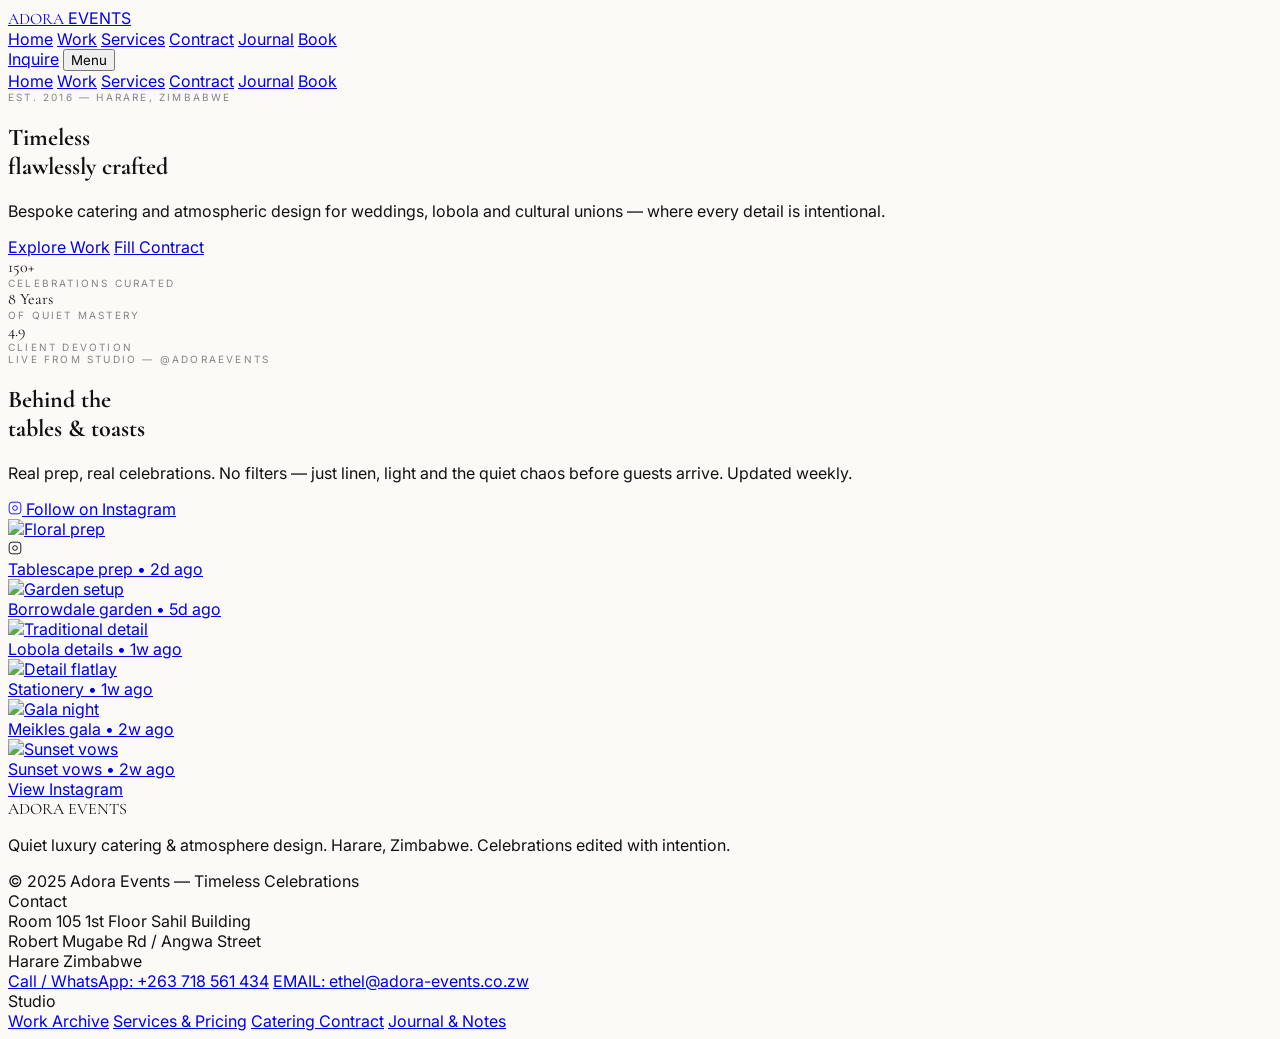
==== commit a287e21a: "update" ====
--- a/index.html
+++ b/index.html
@@ -1,105 +1,80 @@
 <!DOCTYPE html>
 <html lang="en">
 <head>
-  <meta charset="UTF-8">
-  <meta name="viewport" content="width=device-width, initial-scale=1">
+  
+<meta charset="UTF-8">
+<meta name="viewport" content="width=device-width, initial-scale=1">
+<link href="https://fonts.googleapis.com/css2?family=Cormorant+Garamond:ital,wght@0,300;0,400;0,500;1,300;1,400&family=Inter:wght@300;400;500&display=swap" rel="stylesheet">
+<script src="https://cdn.tailwindcss.com"></script>
+<script>
+tailwind.config = { theme: { extend: { fontFamily: { display: ['Cormorant Garamond','serif'], sansx: ['Inter','sans-serif'] } } } }
+</script>
+<style>
+body{font-family:'Inter',sans-serif; background:#fcfaf7; color:#111;}
+.font-display{font-family:'Cormorant Garamond',serif;}
+.font-sansx{font-family:'Inter',sans-serif;}
+.label-micro{font-family:'Inter',sans-serif; font-size:10px; letter-spacing:0.22em; text-transform:uppercase; opacity:0.5;}
+.input-underline-light{width:100%; background:transparent; border:0; border-bottom:1px solid rgba(0,0,0,0.15); padding:12px 0; outline:none;}
+.input-underline-light:focus{border-bottom-color:#111;}
+.reveal{opacity:1;}
+</style>
+
   <title>Adora Events - Home</title>
-  <style>*,:after,:before{--tw-border-spacing-x:0;--tw-border-spacing-y:0;--tw-translate-x:0;--tw-translate-y:0;--tw-rotate:0;--tw-skew-x:0;--tw-skew-y:0;--tw-scale-x:1;--tw-scale-y:1;--tw-pan-x: ;--tw-pan-y: ;--tw-pinch-zoom: ;--tw-scroll-snap-strictness:proximity;--tw-gradient-from-position: ;--tw-gradient-via-position: ;--tw-gradient-to-position: ;--tw-ordinal: ;--tw-slashed-zero: ;--tw-numeric-figure: ;--tw-numeric-spacing: ;--tw-numeric-fraction: ;--tw-ring-inset: ;--tw-ring-offset-width:0px;--tw-ring-offset-color:#fff;--tw-ring-color:rgba(59,130,246,.5);--tw-ring-offset-shadow:0 0 #0000;--tw-ring-shadow:0 0 #0000;--tw-shadow:0 0 #0000;--tw-shadow-colored:0 0 #0000;--tw-blur: ;--tw-brightness: ;--tw-contrast: ;--tw-grayscale: ;--tw-hue-rotate: ;--tw-invert: ;--tw-saturate: ;--tw-sepia: ;--tw-drop-shadow: ;--tw-backdrop-blur: ;--tw-backdrop-brightness: ;--tw-backdrop-contrast: ;--tw-backdrop-grayscale: ;--tw-backdrop-hue-rotate: ;--tw-backdrop-invert: ;--tw-backdrop-opacity: ;--tw-backdrop-saturate: ;--tw-backdrop-sepia: ;--tw-contain-size: ;--tw-contain-layout: ;--tw-contain-paint: ;--tw-contain-style: }::backdrop{--tw-border-spacing-x:0;--tw-border-spacing-y:0;--tw-translate-x:0;--tw-translate-y:0;--tw-rotate:0;--tw-skew-x:0;--tw-skew-y:0;--tw-scale-x:1;--tw-scale-y:1;--tw-pan-x: ;--tw-pan-y: ;--tw-pinch-zoom: ;--tw-scroll-snap-strictness:proximity;--tw-gradient-from-position: ;--tw-gradient-via-position: ;--tw-gradient-to-position: ;--tw-ordinal: ;--tw-slashed-zero: ;--tw-numeric-figure: ;--tw-numeric-spacing: ;--tw-numeric-fraction: ;--tw-ring-inset: ;--tw-ring-offset-width:0px;--tw-ring-offset-color:#fff;--tw-ring-color:rgba(59,130,246,.5);--tw-ring-offset-shadow:0 0 #0000;--tw-ring-shadow:0 0 #0000;--tw-shadow:0 0 #0000;--tw-shadow-colored:0 0 #0000;--tw-blur: ;--tw-brightness: ;--tw-contrast: ;--tw-grayscale: ;--tw-hue-rotate: ;--tw-invert: ;--tw-saturate: ;--tw-sepia: ;--tw-drop-shadow: ;--tw-backdrop-blur: ;--tw-backdrop-brightness: ;--tw-backdrop-contrast: ;--tw-backdrop-grayscale: ;--tw-backdrop-hue-rotate: ;--tw-backdrop-invert: ;--tw-backdrop-opacity: ;--tw-backdrop-saturate: ;--tw-backdrop-sepia: ;--tw-contain-size: ;--tw-contain-layout: ;--tw-contain-paint: ;--tw-contain-style: }/*! tailwindcss v3.4.18 | MIT License | https://tailwindcss.com*/*,:after,:before{box-sizing:border-box;border:0 solid #e5e7eb}:after,:before{--tw-content:""}:host,html{line-height:1.5;-webkit-text-size-adjust:100%;-moz-tab-size:4;-o-tab-size:4;tab-size:4;font-family:ui-sans-serif,system-ui,sans-serif,Apple Color Emoji,Segoe UI Emoji,Segoe UI Symbol,Noto Color Emoji;font-feature-settings:normal;font-variation-settings:normal;-webkit-tap-highlight-color:transparent}body{line-height:inherit}hr{height:0;color:inherit;border-top-width:1px}abbr:where([title]){-webkit-text-decoration:underline dotted;text-decoration:underline dotted}h1,h2,h3,h4,h5,h6{font-size:inherit;font-weight:inherit}a{color:inherit;text-decoration:inherit}b,strong{font-weight:bolder}code,kbd,pre,samp{font-family:ui-monospace,SFMono-Regular,Menlo,Monaco,Consolas,Liberation Mono,Courier New,monospace;font-feature-settings:normal;font-variation-settings:normal;font-size:1em}small{font-size:80%}sub,sup{font-size:75%;line-height:0;position:relative;vertical-align:baseline}sub{bottom:-.25em}sup{top:-.5em}table{text-indent:0;border-color:inherit;border-collapse:collapse}button,input,optgroup,select,textarea{font-family:inherit;font-feature-settings:inherit;font-variation-settings:inherit;font-size:100%;font-weight:inherit;line-height:inherit;letter-spacing:inherit;color:inherit;margin:0;padding:0}button,select{text-transform:none}button,input:where([type=button]),input:where([type=reset]),input:where([type=submit]){-webkit-appearance:button;background-color:transparent;background-image:none}:-moz-focusring{outline:auto}:-moz-ui-invalid{box-shadow:none}progress{vertical-align:baseline}::-webkit-inner-spin-button,::-webkit-outer-spin-button{height:auto}[type=search]{-webkit-appearance:textfield;outline-offset:-2px}::-webkit-search-decoration{-webkit-appearance:none}::-webkit-file-upload-button{-webkit-appearance:button;font:inherit}summary{display:list-item}blockquote,dd,dl,figure,h1,h2,h3,h4,h5,h6,hr,p,pre{margin:0}fieldset{margin:0}fieldset,legend{padding:0}menu,ol,ul{list-style:none;margin:0;padding:0}dialog{padding:0}textarea{resize:vertical}input::-moz-placeholder,textarea::-moz-placeholder{opacity:1;color:#9ca3af}input::placeholder,textarea::placeholder{opacity:1;color:#9ca3af}[role=button],button{cursor:pointer}:disabled{cursor:default}audio,canvas,embed,iframe,img,object,svg,video{display:block;vertical-align:middle}img,video{max-width:100%;height:auto}[hidden]:where(:not([hidden=until-found])){display:none}.container{width:100%}@media (min-width:640px){.container{max-width:640px}}@media (min-width:768px){.container{max-width:768px}}@media (min-width:1024px){.container{max-width:1024px}}@media (min-width:1280px){.container{max-width:1280px}}@media (min-width:1536px){.container{max-width:1536px}}.pointer-events-none{pointer-events:none}.visible{visibility:visible}.fixed{position:fixed}.absolute{position:absolute}.relative{position:relative}.sticky{position:sticky}.inset-0{inset:0}.inset-3{inset:.75rem}.bottom-0{bottom:0}.bottom-8{bottom:2rem}.left-0{left:0}.left-1\/2{left:50%}.left-6{left:1.5rem}.left-8{left:2rem}.right-0{right:0}.right-6{right:1.5rem}.right-8{right:2rem}.top-0{top:0}.top-1\/2{top:50%}.top-6{top:1.5rem}.z-10{z-index:10}.z-40{z-index:40}.z-\[100\]{z-index:100}.z-\[80\]{z-index:80}.z-\[90\]{z-index:90}.mx-auto{margin-left:auto;margin-right:auto}.mb-10{margin-bottom:2.5rem}.mb-14{margin-bottom:3.5rem}.mb-3{margin-bottom:.75rem}.mb-4{margin-bottom:1rem}.mb-6{margin-bottom:1.5rem}.mb-8{margin-bottom:2rem}.mr-4{margin-right:1rem}.mt-1{margin-top:.25rem}.mt-10{margin-top:2.5rem}.mt-12{margin-top:3rem}.mt-14{margin-top:3.5rem}.mt-2{margin-top:.5rem}.mt-20{margin-top:5rem}.mt-3{margin-top:.75rem}.mt-4{margin-top:1rem}.mt-6{margin-top:1.5rem}.mt-8{margin-top:2rem}.mt-auto{margin-top:auto}.block{display:block}.flex{display:flex}.inline-flex{display:inline-flex}.grid{display:grid}.hidden{display:none}.aspect-\[4\/5\]{aspect-ratio:4/5}.h-10{height:2.5rem}.h-11{height:2.75rem}.h-3\.5{height:.875rem}.h-4{height:1rem}.h-5{height:1.25rem}.h-7{height:1.75rem}.h-8{height:2rem}.h-9{height:2.25rem}.h-\[100vh\]{height:100vh}.h-\[1px\]{height:1px}.h-\[2px\]{height:2px}.h-\[360px\]{height:360px}.h-\[380px\]{height:380px}.h-\[400px\]{height:400px}.h-\[420px\]{height:420px}.h-\[44px\]{height:44px}.h-\[460px\]{height:460px}.h-\[46px\]{height:46px}.h-\[480px\]{height:480px}.h-\[500px\]{height:500px}.h-\[520px\]{height:520px}.h-\[60px\]{height:60px}.h-\[68px\]{height:68px}.h-\[72px\]{height:72px}.h-full{height:100%}.max-h-\[86vh\]{max-height:86vh}.min-h-\[680px\]{min-height:680px}.min-h-\[80px\]{min-height:80px}.min-h-\[90px\]{min-height:90px}.min-h-full{min-height:100%}.min-h-screen{min-height:100vh}.w-10{width:2.5rem}.w-3\.5{width:.875rem}.w-4{width:1rem}.w-5{width:1.25rem}.w-7{width:1.75rem}.w-8{width:2rem}.w-9{width:2.25rem}.w-full{width:100%}.min-w-\[110px\]{min-width:110px}.max-w-\[1320px\]{max-width:1320px}.max-w-\[320px\]{max-width:320px}.max-w-\[380px\]{max-width:380px}.max-w-\[420px\]{max-width:420px}.max-w-\[440px\]{max-width:440px}.max-w-\[520px\]{max-width:520px}.max-w-\[840px\]{max-width:840px}.max-w-\[92vw\]{max-width:92vw}.max-w-\[980px\]{max-width:980px}.flex-1{flex:1 1 0%}.-translate-x-1\/2{--tw-translate-x:-50%}.-translate-x-1\/2,.-translate-y-1{transform:translate(var(--tw-translate-x),var(--tw-translate-y)) rotate(var(--tw-rotate)) skewX(var(--tw-skew-x)) skewY(var(--tw-skew-y)) scaleX(var(--tw-scale-x)) scaleY(var(--tw-scale-y))}.-translate-y-1{--tw-translate-y:-0.25rem}.-translate-y-1\/2{--tw-translate-y:-50%}.-translate-y-1\/2,.translate-y-3{transform:translate(var(--tw-translate-x),var(--tw-translate-y)) rotate(var(--tw-rotate)) skewX(var(--tw-skew-x)) skewY(var(--tw-skew-y)) scaleX(var(--tw-scale-x)) scaleY(var(--tw-scale-y))}.translate-y-3{--tw-translate-y:0.75rem}.cursor-pointer{cursor:pointer}.resize-none{resize:none}.columns-1{-moz-columns:1;column-count:1}.break-inside-avoid{-moz-column-break-inside:avoid;break-inside:avoid}.grid-cols-2{grid-template-columns:repeat(2,minmax(0,1fr))}.grid-cols-3{grid-template-columns:repeat(3,minmax(0,1fr))}.grid-cols-7{grid-template-columns:repeat(7,minmax(0,1fr))}.flex-col{flex-direction:column}.flex-wrap{flex-wrap:wrap}.place-items-center{place-items:center}.items-start{align-items:flex-start}.items-end{align-items:flex-end}.items-center{align-items:center}.items-baseline{align-items:baseline}.justify-center{justify-content:center}.justify-between{justify-content:space-between}.gap-1{gap:.25rem}.gap-1\.5{gap:.375rem}.gap-10{gap:2.5rem}.gap-12{gap:3rem}.gap-14{gap:3.5rem}.gap-16{gap:4rem}.gap-2{gap:.5rem}.gap-3{gap:.75rem}.gap-4{gap:1rem}.gap-6{gap:1.5rem}.gap-7{gap:1.75rem}.gap-8{gap:2rem}.gap-\[1px\]{gap:1px}.gap-y-2{row-gap:.5rem}.space-y-1>:not([hidden])~:not([hidden]){--tw-space-y-reverse:0;margin-top:calc(.25rem*(1 - var(--tw-space-y-reverse)));margin-bottom:calc(.25rem*var(--tw-space-y-reverse))}.space-y-10>:not([hidden])~:not([hidden]){--tw-space-y-reverse:0;margin-top:calc(2.5rem*(1 - var(--tw-space-y-reverse)));margin-bottom:calc(2.5rem*var(--tw-space-y-reverse))}.space-y-2>:not([hidden])~:not([hidden]){--tw-space-y-reverse:0;margin-top:calc(.5rem*(1 - var(--tw-space-y-reverse)));margin-bottom:calc(.5rem*var(--tw-space-y-reverse))}.space-y-3>:not([hidden])~:not([hidden]){--tw-space-y-reverse:0;margin-top:calc(.75rem*(1 - var(--tw-space-y-reverse)));margin-bottom:calc(.75rem*var(--tw-space-y-reverse))}.space-y-4>:not([hidden])~:not([hidden]){--tw-space-y-reverse:0;margin-top:calc(1rem*(1 - var(--tw-space-y-reverse)));margin-bottom:calc(1rem*var(--tw-space-y-reverse))}.space-y-8>:not([hidden])~:not([hidden]){--tw-space-y-reverse:0;margin-top:calc(2rem*(1 - var(--tw-space-y-reverse)));margin-bottom:calc(2rem*var(--tw-space-y-reverse))}.divide-x>:not([hidden])~:not([hidden]){--tw-divide-x-reverse:0;border-right-width:calc(1px*var(--tw-divide-x-reverse));border-left-width:calc(1px*(1 - var(--tw-divide-x-reverse)))}.divide-white\/10>:not([hidden])~:not([hidden]){border-color:hsla(0,0%,100%,.1)}.overflow-hidden{overflow:hidden}.overflow-y-auto{overflow-y:auto}.rounded-full{border-radius:9999px}.rounded-xl{border-radius:.75rem}.border{border-width:1px}.border-y{border-top-width:1px}.border-b,.border-y{border-bottom-width:1px}.border-l{border-left-width:1px}.border-t{border-top-width:1px}.border-\[\#c6a87c\]{--tw-border-opacity:1;border-color:rgb(198 168 124/var(--tw-border-opacity,1))}.border-\[\#c6a87c\]\/20{border-color:hsla(36,39%,63%,.2)}.border-black{--tw-border-opacity:1;border-color:rgb(0 0 0/var(--tw-border-opacity,1))}.border-black\/10{border-color:rgba(0,0,0,.1)}.border-black\/20{border-color:rgba(0,0,0,.2)}.border-black\/5{border-color:rgba(0,0,0,.05)}.border-black\/\[0\.06\]{border-color:rgba(0,0,0,.06)}.border-transparent{border-color:transparent}.border-white\/10{border-color:hsla(0,0%,100%,.1)}.border-white\/15{border-color:hsla(0,0%,100%,.15)}.border-white\/20{border-color:hsla(0,0%,100%,.2)}.border-white\/5{border-color:hsla(0,0%,100%,.05)}.bg-\[\#0a0a0b\]{--tw-bg-opacity:1;background-color:rgb(10 10 11/var(--tw-bg-opacity,1))}.bg-\[\#0a0a0b\]\/30{background-color:rgba(10,10,11,.3)}.bg-\[\#0a0a0b\]\/45{background-color:rgba(10,10,11,.45)}.bg-\[\#0e0e10\]{--tw-bg-opacity:1;background-color:rgb(14 14 16/var(--tw-bg-opacity,1))}.bg-\[\#111113\]{--tw-bg-opacity:1;background-color:rgb(17 17 19/var(--tw-bg-opacity,1))}.bg-\[\#111113\]\/90{background-color:rgba(17,17,19,.9)}.bg-\[\#1a1a1d\]{--tw-bg-opacity:1;background-color:rgb(26 26 29/var(--tw-bg-opacity,1))}.bg-\[\#c6a87c\]{--tw-bg-opacity:1;background-color:rgb(198 168 124/var(--tw-bg-opacity,1))}.bg-\[\#c6a87c\]\/10{background-color:hsla(36,39%,63%,.1)}.bg-\[\#eee\]{--tw-bg-opacity:1;background-color:rgb(238 238 238/var(--tw-bg-opacity,1))}.bg-\[\#f6f2ec\]{--tw-bg-opacity:1;background-color:rgb(246 242 236/var(--tw-bg-opacity,1))}.bg-\[\#fcfaf7\]{--tw-bg-opacity:1;background-color:rgb(252 250 247/var(--tw-bg-opacity,1))}.bg-\[\#fcfaf7\]\/80{background-color:hsla(36,45%,98%,.8)}.bg-black{--tw-bg-opacity:1;background-color:rgb(0 0 0/var(--tw-bg-opacity,1))}.bg-black\/0{background-color:transparent}.bg-black\/10{background-color:rgba(0,0,0,.1)}.bg-black\/20{background-color:rgba(0,0,0,.2)}.bg-white{--tw-bg-opacity:1;background-color:rgb(255 255 255/var(--tw-bg-opacity,1))}.bg-white\/10{background-color:hsla(0,0%,100%,.1)}.bg-white\/\[0\.06\]{background-color:hsla(0,0%,100%,.06)}.bg-gradient-to-t{background-image:linear-gradient(to top,var(--tw-gradient-stops))}.from-\[\#0a0a0b\]\/70{--tw-gradient-from:rgba(10,10,11,.7) var(--tw-gradient-from-position);--tw-gradient-to:rgba(10,10,11,0) var(--tw-gradient-to-position);--tw-gradient-stops:var(--tw-gradient-from),var(--tw-gradient-to)}.via-transparent{--tw-gradient-to:transparent var(--tw-gradient-to-position);--tw-gradient-stops:var(--tw-gradient-from),transparent var(--tw-gradient-via-position),var(--tw-gradient-to)}.to-\[\#0a0a0b\]\/20{--tw-gradient-to:rgba(10,10,11,.2) var(--tw-gradient-to-position)}.object-contain{-o-object-fit:contain;object-fit:contain}.object-cover{-o-object-fit:cover;object-fit:cover}.p-0{padding:0}.p-3{padding:.75rem}.p-5{padding:1.25rem}.p-6{padding:1.5rem}.p-8{padding:2rem}.px-4{padding-left:1rem;padding-right:1rem}.px-5{padding-left:1.25rem;padding-right:1.25rem}.px-6{padding-left:1.5rem;padding-right:1.5rem}.px-7{padding-left:1.75rem;padding-right:1.75rem}.px-8{padding-left:2rem;padding-right:2rem}.py-10{padding-top:2.5rem;padding-bottom:2.5rem}.py-16{padding-top:4rem;padding-bottom:4rem}.py-20{padding-top:5rem;padding-bottom:5rem}.py-24{padding-top:6rem;padding-bottom:6rem}.py-3{padding-top:.75rem;padding-bottom:.75rem}.py-6{padding-top:1.5rem;padding-bottom:1.5rem}.pb-2{padding-bottom:.5rem}.pb-8{padding-bottom:2rem}.pl-6{padding-left:1.5rem}.pl-8{padding-left:2rem}.pt-10{padding-top:2.5rem}.pt-2{padding-top:.5rem}.pt-4{padding-top:1rem}.pt-6{padding-top:1.5rem}.pt-8{padding-top:2rem}.text-left{text-align:left}.text-center{text-align:center}.text-right{text-align:right}.text-\[10px\]{font-size:10px}.text-\[11px\]{font-size:11px}.text-\[12\.5px\]{font-size:12.5px}.text-\[12px\]{font-size:12px}.text-\[13px\]{font-size:13px}.text-\[14px\]{font-size:14px}.text-\[15px\]{font-size:15px}.text-\[16px\]{font-size:16px}.text-\[18px\]{font-size:18px}.text-\[20px\]{font-size:20px}.text-\[22px\]{font-size:22px}.text-\[26px\]{font-size:26px}.text-\[28px\]{font-size:28px}.text-\[32px\]{font-size:32px}.text-\[36px\]{font-size:36px}.text-\[38px\]{font-size:38px}.text-\[40px\]{font-size:40px}.text-\[42px\]{font-size:42px}.text-\[44px\]{font-size:44px}.text-\[52px\]{font-size:52px}.font-\[500\]{font-weight:500}.font-light{font-weight:300}.font-medium{font-weight:500}.font-normal{font-weight:400}.font-semibold{font-weight:600}.uppercase{text-transform:uppercase}.italic{font-style:italic}.leading-5{line-height:1.25rem}.leading-6{line-height:1.5rem}.leading-7{line-height:1.75rem}.leading-\[0\.95\]{line-height:.95}.leading-\[0\.9\]{line-height:.9}.leading-\[1\.8\]{line-height:1.8}.leading-none{line-height:1}.leading-snug{line-height:1.375}.leading-tight{line-height:1.25}.tracking-\[-0\.02em\]{letter-spacing:-.02em}.tracking-\[0\.14em\]{letter-spacing:.14em}.tracking-\[0\.16em\]{letter-spacing:.16em}.tracking-\[0\.18em\]{letter-spacing:.18em}.tracking-\[0\.22em\]{letter-spacing:.22em}.tracking-\[0\.2em\]{letter-spacing:.2em}.tracking-\[0\.32em\]{letter-spacing:.32em}.tracking-tight{letter-spacing:-.025em}.tracking-wide{letter-spacing:.025em}.tracking-widest{letter-spacing:.1em}.text-\[\#0e0e10\]{--tw-text-opacity:1;color:rgb(14 14 16/var(--tw-text-opacity,1))}.text-\[\#111\]{--tw-text-opacity:1;color:rgb(17 17 17/var(--tw-text-opacity,1))}.text-\[\#9a6a2a\]{--tw-text-opacity:1;color:rgb(154 106 42/var(--tw-text-opacity,1))}.text-\[\#9a9a9a\]{--tw-text-opacity:1;color:rgb(154 154 154/var(--tw-text-opacity,1))}.text-\[\#c6a87c\]{--tw-text-opacity:1;color:rgb(198 168 124/var(--tw-text-opacity,1))}.text-\[\#e8c9a0\]{--tw-text-opacity:1;color:rgb(232 201 160/var(--tw-text-opacity,1))}.text-\[\#f5f2ed\]{--tw-text-opacity:1;color:rgb(245 242 237/var(--tw-text-opacity,1))}.text-black{--tw-text-opacity:1;color:rgb(0 0 0/var(--tw-text-opacity,1))}.text-white{--tw-text-opacity:1;color:rgb(255 255 255/var(--tw-text-opacity,1))}.text-white\/40{color:hsla(0,0%,100%,.4)}.text-white\/50{color:hsla(0,0%,100%,.5)}.text-white\/60{color:hsla(0,0%,100%,.6)}.text-white\/70{color:hsla(0,0%,100%,.7)}.text-white\/80{color:hsla(0,0%,100%,.8)}.underline{text-decoration-line:underline}.decoration-\[\#c6a87c\]{text-decoration-color:#c6a87c}.underline-offset-8{text-underline-offset:8px}.opacity-0{opacity:0}.opacity-100{opacity:1}.opacity-30{opacity:.3}.opacity-40{opacity:.4}.opacity-50{opacity:.5}.opacity-60{opacity:.6}.opacity-70{opacity:.7}.opacity-80{opacity:.8}.opacity-90{opacity:.9}.blur{--tw-blur:blur(8px)}.blur,.grayscale{filter:var(--tw-blur) var(--tw-brightness) var(--tw-contrast) var(--tw-grayscale) var(--tw-hue-rotate) var(--tw-invert) var(--tw-saturate) var(--tw-sepia) var(--tw-drop-shadow)}.grayscale{--tw-grayscale:grayscale(100%)}.filter{filter:var(--tw-blur) var(--tw-brightness) var(--tw-contrast) var(--tw-grayscale) var(--tw-hue-rotate) var(--tw-invert) var(--tw-saturate) var(--tw-sepia) var(--tw-drop-shadow)}.backdrop-blur{--tw-backdrop-blur:blur(8px)}.backdrop-blur,.backdrop-blur-md{backdrop-filter:var(--tw-backdrop-blur) var(--tw-backdrop-brightness) var(--tw-backdrop-contrast) var(--tw-backdrop-grayscale) var(--tw-backdrop-hue-rotate) var(--tw-backdrop-invert) var(--tw-backdrop-opacity) var(--tw-backdrop-saturate) var(--tw-backdrop-sepia)}.backdrop-blur-md{--tw-backdrop-blur:blur(12px)}.backdrop-blur-xl{--tw-backdrop-blur:blur(24px);backdrop-filter:var(--tw-backdrop-blur) var(--tw-backdrop-brightness) var(--tw-backdrop-contrast) var(--tw-backdrop-grayscale) var(--tw-backdrop-hue-rotate) var(--tw-backdrop-invert) var(--tw-backdrop-opacity) var(--tw-backdrop-saturate) var(--tw-backdrop-sepia)}.transition{transition-property:color,background-color,border-color,text-decoration-color,fill,stroke,opacity,box-shadow,transform,filter,backdrop-filter;transition-timing-function:cubic-bezier(.4,0,.2,1);transition-duration:.15s}.duration-500{transition-duration:.5s}.duration-\[1200ms\]{transition-duration:1.2s}#root,body,html{min-height:100%}body{margin:0;font-family:Inter,ui-sans-serif,system-ui,-apple-system,BlinkMacSystemFont,Segoe UI,sans-serif}.selection\:bg-\[\#c6a87c\]\/30 ::-moz-selection{background-color:hsla(36,39%,63%,.3)}.selection\:bg-\[\#c6a87c\]\/30 ::selection{background-color:hsla(36,39%,63%,.3)}.selection\:bg-\[\#c6a87c\]\/30::-moz-selection{background-color:hsla(36,39%,63%,.3)}.selection\:bg-\[\#c6a87c\]\/30::selection{background-color:hsla(36,39%,63%,.3)}.placeholder\:text-white\/20::-moz-placeholder{color:hsla(0,0%,100%,.2)}.placeholder\:text-white\/20::placeholder{color:hsla(0,0%,100%,.2)}.hover\:border-black\/20:hover{border-color:rgba(0,0,0,.2)}.hover\:border-white\/30:hover{border-color:hsla(0,0%,100%,.3)}.hover\:bg-white\/10:hover{background-color:hsla(0,0%,100%,.1)}.hover\:bg-white\/5:hover{background-color:hsla(0,0%,100%,.05)}.hover\:text-\[\#c6a87c\]:hover{--tw-text-opacity:1;color:rgb(198 168 124/var(--tw-text-opacity,1))}.hover\:text-white:hover{--tw-text-opacity:1;color:rgb(255 255 255/var(--tw-text-opacity,1))}.hover\:opacity-100:hover{opacity:1}.disabled\:opacity-20:disabled{opacity:.2}.group:hover .group-hover\:translate-y-0{--tw-translate-y:0px}.group:hover .group-hover\:scale-\[1\.06\],.group:hover .group-hover\:translate-y-0{transform:translate(var(--tw-translate-x),var(--tw-translate-y)) rotate(var(--tw-rotate)) skewX(var(--tw-skew-x)) skewY(var(--tw-skew-y)) scaleX(var(--tw-scale-x)) scaleY(var(--tw-scale-y))}.group:hover .group-hover\:scale-\[1\.06\]{--tw-scale-x:1.06;--tw-scale-y:1.06}.group:hover .group-hover\:bg-black\/25{background-color:rgba(0,0,0,.25)}.group:hover .group-hover\:opacity-100{opacity:1}@media (min-width:768px){.md\:col-span-2{grid-column:span 2/span 2}.md\:block{display:block}.md\:flex{display:flex}.md\:inline-flex{display:inline-flex}.md\:hidden{display:none}.md\:columns-3{-moz-columns:3;column-count:3}.md\:grid-cols-2{grid-template-columns:repeat(2,minmax(0,1fr))}.md\:grid-cols-3{grid-template-columns:repeat(3,minmax(0,1fr))}.md\:grid-cols-\[1\.1fr_0\.9fr\]{grid-template-columns:1.1fr .9fr}.md\:grid-cols-\[1\.2fr_0\.8fr_0\.8fr\]{grid-template-columns:1.2fr .8fr .8fr}.md\:flex-row{flex-direction:row}.md\:items-end{align-items:flex-end}.md\:rounded-\[18px\]{border-radius:18px}.md\:p-10{padding:2.5rem}.md\:p-8{padding:2rem}.md\:px-10{padding-left:2.5rem;padding-right:2.5rem}.md\:px-14{padding-left:3.5rem;padding-right:3.5rem}.md\:py-14{padding-top:3.5rem;padding-bottom:3.5rem}.md\:py-20{padding-top:5rem;padding-bottom:5rem}.md\:py-28{padding-top:7rem;padding-bottom:7rem}.md\:py-32{padding-top:8rem;padding-bottom:8rem}.md\:py-36{padding-top:9rem;padding-bottom:9rem}.md\:text-\[40px\]{font-size:40px}.md\:text-\[48px\]{font-size:48px}.md\:text-\[56px\]{font-size:56px}.md\:text-\[64px\]{font-size:64px}.md\:text-\[88px\]{font-size:88px}}@media print{.print\:hidden{display:none}}</style>
 </head>
-<body>
-  <div id="root"></div>
-  
-  <script type="module">var gw=Object.create;var{getPrototypeOf:Nw,defineProperty:_u,getOwnPropertyNames:Fw}=Object;var Bw=Object.prototype.hasOwnProperty;var TA=(A,i,l)=>{l=A!=null?gw(Nw(A)):{};let e=i||!A||!A.__esModule?_u(l,"default",{value:A,enumerable:!0}):l;for(let u of Fw(A))if(!Bw.call(e,u))_u(e,u,{get:()=>A[u],enumerable:!0});return e};var Ne=(A,i)=>()=>(i||A((i={exports:{}}).exports,i),i.exports);var Rw=(A,i)=>{for(var l in i)_u(A,l,{get:i[l],enumerable:!0,configurable:!0,set:(e)=>i[l]=()=>e})};var Kw=(A,i)=>()=>(A&&(i=A(A=0)),i);var Di=Ne((bw)=>{var Nl=Symbol.for("react.element"),Ww=Symbol.for("react.portal"),hw=Symbol.for("react.fragment"),yw=Symbol.for("react.strict_mode"),dw=Symbol.for("react.profiler"),Qw=Symbol.for("react.provider"),pw=Symbol.for("react.context"),Iw=Symbol.for("react.forward_ref"),jw=Symbol.for("react.suspense"),Hw=Symbol.for("react.memo"),Zw=Symbol.for("react.lazy"),Cc=Symbol.iterator;function Ow(A){if(A===null||typeof A!=="object")return null;return A=Cc&&A[Cc]||A["@@iterator"],typeof A==="function"?A:null}var Fc={isMounted:function(){return!1},enqueueForceUpdate:function(){},enqueueReplaceState:function(){},enqueueSetState:function(){}},Bc=Object.assign,Rc={};function Si(A,i,l){this.props=A,this.context=i,this.refs=Rc,this.updater=l||Fc}Si.prototype.isReactComponent={};Si.prototype.setState=function(A,i){if(typeof A!=="object"&&typeof A!=="function"&&A!=null)throw Error("setState(...): takes an object of state variables to update or a function which returns an object of state variables.");this.updater.enqueueSetState(this,A,i,"setState")};Si.prototype.forceUpdate=function(A){this.updater.enqueueForceUpdate(this,A,"forceUpdate")};function Kc(){}Kc.prototype=Si.prototype;function Ao(A,i,l){this.props=A,this.context=i,this.refs=Rc,this.updater=l||Fc}var io=Ao.prototype=new Kc;io.constructor=Ao;Bc(io,Si.prototype);io.isPureReactComponent=!0;var gc=Array.isArray,Wc=Object.prototype.hasOwnProperty,lo={current:null},hc={key:!0,ref:!0,__self:!0,__source:!0};function yc(A,i,l){var e,u={},o=null,t=null;if(i!=null)for(e in i.ref!==void 0&&(t=i.ref),i.key!==void 0&&(o=""+i.key),i)Wc.call(i,e)&&!hc.hasOwnProperty(e)&&(u[e]=i[e]);var c=arguments.length-2;if(c===1)u.children=l;else if(1<c){for(var m=Array(c),x=0;x<c;x++)m[x]=arguments[x+2];u.children=m}if(A&&A.defaultProps)for(e in c=A.defaultProps,c)u[e]===void 0&&(u[e]=c[e]);return{$$typeof:Nl,type:A,key:o,ref:t,props:u,_owner:lo.current}}function zw(A,i){return{$$typeof:Nl,type:A.type,key:i,ref:A.ref,props:A.props,_owner:A._owner}}function eo(A){return typeof A==="object"&&A!==null&&A.$$typeof===Nl}function Xw(A){var i={"=":"=0",":":"=2"};return"$"+A.replace(/[=:]/g,function(l){return i[l]})}var Nc=/\/+/g;function $u(A,i){return typeof A==="object"&&A!==null&&A.key!=null?Xw(""+A.key):i.toString(36)}function Be(A,i,l,e,u){var o=typeof A;if(o==="undefined"||o==="boolean")A=null;var t=!1;if(A===null)t=!0;else switch(o){case"string":case"number":t=!0;break;case"object":switch(A.$$typeof){case Nl:case Ww:t=!0}}if(t)return t=A,u=u(t),A=e===""?"."+$u(t,0):e,gc(u)?(l="",A!=null&&(l=A.replace(Nc,"$&/")+"/"),Be(u,i,l,"",function(x){return x})):u!=null&&(eo(u)&&(u=zw(u,l+(!u.key||t&&t.key===u.key?"":(""+u.key).replace(Nc,"$&/")+"/")+A)),i.push(u)),1;if(t=0,e=e===""?".":e+":",gc(A))for(var c=0;c<A.length;c++){o=A[c];var m=e+$u(o,c);t+=Be(o,i,l,m,u)}else if(m=Ow(A),typeof m==="function")for(A=m.call(A),c=0;!(o=A.next()).done;)o=o.value,m=e+$u(o,c++),t+=Be(o,i,l,m,u);else if(o==="object")throw i=String(A),Error("Objects are not valid as a React child (found: "+(i==="[object Object]"?"object with keys {"+Object.keys(A).join(", ")+"}":i)+"). If you meant to render a collection of children, use an array instead.");return t}function Fe(A,i,l){if(A==null)return A;var e=[],u=0;return Be(A,e,"","",function(o){return i.call(l,o,u++)}),e}function Tw(A){if(A._status===-1){var i=A._result;i=i(),i.then(function(l){if(A._status===0||A._status===-1)A._status=1,A._result=l},function(l){if(A._status===0||A._status===-1)A._status=2,A._result=l}),A._status===-1&&(A._status=0,A._result=i)}if(A._status===1)return A._result.default;throw A._result}var mA={current:null},Re={transition:null},Sw={ReactCurrentDispatcher:mA,ReactCurrentBatchConfig:Re,ReactCurrentOwner:lo};function dc(){throw Error("act(...) is not supported in production builds of React.")}bw.Children={map:Fe,forEach:function(A,i,l){Fe(A,function(){i.apply(this,arguments)},l)},count:function(A){var i=0;return Fe(A,function(){i++}),i},toArray:function(A){return Fe(A,function(i){return i})||[]},only:function(A){if(!eo(A))throw Error("React.Children.only expected to receive a single React element child.");return A}};bw.Component=Si;bw.Fragment=hw;bw.Profiler=dw;bw.PureComponent=Ao;bw.StrictMode=yw;bw.Suspense=jw;bw.__SECRET_INTERNALS_DO_NOT_USE_OR_YOU_WILL_BE_FIRED=Sw;bw.act=dc;bw.cloneElement=function(A,i,l){if(A===null||A===void 0)throw Error("React.cloneElement(...): The argument must be a React element, but you passed "+A+".");var e=Bc({},A.props),u=A.key,o=A.ref,t=A._owner;if(i!=null){if(i.ref!==void 0&&(o=i.ref,t=lo.current),i.key!==void 0&&(u=""+i.key),A.type&&A.type.defaultProps)var c=A.type.defaultProps;for(m in i)Wc.call(i,m)&&!hc.hasOwnProperty(m)&&(e[m]=i[m]===void 0&&c!==void 0?c[m]:i[m])}var m=arguments.length-2;if(m===1)e.children=l;else if(1<m){c=Array(m);for(var x=0;x<m;x++)c[x]=arguments[x+2];e.children=c}return{$$typeof:Nl,type:A.type,key:u,ref:o,props:e,_owner:t}};bw.createContext=function(A){return A={$$typeof:pw,_currentValue:A,_currentValue2:A,_threadCount:0,Provider:null,Consumer:null,_defaultValue:null,_globalName:null},A.Provider={$$typeof:Qw,_context:A},A.Consumer=A};bw.createElement=yc;bw.createFactory=function(A){var i=yc.bind(null,A);return i.type=A,i};bw.createRef=function(){return{current:null}};bw.forwardRef=function(A){return{$$typeof:Iw,render:A}};bw.isValidElement=eo;bw.lazy=function(A){return{$$typeof:Zw,_payload:{_status:-1,_result:A},_init:Tw}};bw.memo=function(A,i){return{$$typeof:Hw,type:A,compare:i===void 0?null:i}};bw.startTransition=function(A){var i=Re.transition;Re.transition={};try{A()}finally{Re.transition=i}};bw.unstable_act=dc;bw.useCallback=function(A,i){return mA.current.useCallback(A,i)};bw.useContext=function(A){return mA.current.useContext(A)};bw.useDebugValue=function(){};bw.useDeferredValue=function(A){return mA.current.useDeferredValue(A)};bw.useEffect=function(A,i){return mA.current.useEffect(A,i)};bw.useId=function(){return mA.current.useId()};bw.useImperativeHandle=function(A,i,l){return mA.current.useImperativeHandle(A,i,l)};bw.useInsertionEffect=function(A,i){return mA.current.useInsertionEffect(A,i)};bw.useLayoutEffect=function(A,i){return mA.current.useLayoutEffect(A,i)};bw.useMemo=function(A,i){return mA.current.useMemo(A,i)};bw.useReducer=function(A,i,l){return mA.current.useReducer(A,i,l)};bw.useRef=function(A){return mA.current.useRef(A)};bw.useState=function(A){return mA.current.useState(A)};bw.useSyncExternalStore=function(A,i,l){return mA.current.useSyncExternalStore(A,i,l)};bw.useTransition=function(){return mA.current.useTransition()};bw.version="18.3.1"});var Oc=Ne((Kx)=>{function oo(A,i){var l=A.length;A.push(i);A:for(;0<l;){var e=l-1>>>1,u=A[e];if(0<Ke(u,i))A[e]=i,A[l]=u,l=e;else break A}}function RA(A){return A.length===0?null:A[0]}function de(A){if(A.length===0)return null;var i=A[0],l=A.pop();if(l!==i){A[0]=l;A:for(var e=0,u=A.length,o=u>>>1;e<o;){var t=2*(e+1)-1,c=A[t],m=t+1,x=A[m];if(0>Ke(c,l))m<u&&0>Ke(x,c)?(A[e]=x,A[m]=l,e=m):(A[e]=c,A[t]=l,e=t);else if(m<u&&0>Ke(x,l))A[e]=x,A[m]=l,e=m;else break A}}return i}function Ke(A,i){var l=A.sortIndex-i.sortIndex;return l!==0?l:A.id-i.id}if(typeof performance==="object"&&typeof performance.now==="function")to=performance,Kx.unstable_now=function(){return to.now()};else We=Date,co=We.now(),Kx.unstable_now=function(){return We.now()-co};var to,We,co,jA=[],ii=[],Rx=1,DA=null,eA=3,Qe=!1,Gi=!1,Bl=!1,pc=typeof setTimeout==="function"?setTimeout:null,Ic=typeof clearTimeout==="function"?clearTimeout:null,Qc=typeof setImmediate<"u"?setImmediate:null;typeof navigator<"u"&&navigator.scheduling!==void 0&&navigator.scheduling.isInputPending!==void 0&&navigator.scheduling.isInputPending.bind(navigator.scheduling);function mo(A){for(var i=RA(ii);i!==null;){if(i.callback===null)de(ii);else if(i.startTime<=A)de(ii),i.sortIndex=i.expirationTime,oo(jA,i);else break;i=RA(ii)}}function Eo(A){if(Bl=!1,mo(A),!Gi)if(RA(jA)!==null)Gi=!0,xo(wo);else{var i=RA(ii);i!==null&&ao(Eo,i.startTime-A)}}function wo(A,i){Gi=!1,Bl&&(Bl=!1,Ic(Rl),Rl=-1),Qe=!0;var l=eA;try{mo(i);for(DA=RA(jA);DA!==null&&(!(DA.expirationTime>i)||A&&!Zc());){var e=DA.callback;if(typeof e==="function"){DA.callback=null,eA=DA.priorityLevel;var u=e(DA.expirationTime<=i);i=Kx.unstable_now(),typeof u==="function"?DA.callback=u:DA===RA(jA)&&de(jA),mo(i)}else de(jA);DA=RA(jA)}if(DA!==null)var o=!0;else{var t=RA(ii);t!==null&&ao(Eo,t.startTime-i),o=!1}return o}finally{DA=null,eA=l,Qe=!1}}var pe=!1,he=null,Rl=-1,jc=5,Hc=-1;function Zc(){return Kx.unstable_now()-Hc<jc?!1:!0}function uo(){if(he!==null){var A=Kx.unstable_now();Hc=A;var i=!0;try{i=he(!0,A)}finally{i?Fl():(pe=!1,he=null)}}else pe=!1}var Fl;if(typeof Qc==="function")Fl=function(){Qc(uo)};else if(typeof MessageChannel<"u")ye=new MessageChannel,ro=ye.port2,ye.port1.onmessage=uo,Fl=function(){ro.postMessage(null)};else Fl=function(){pc(uo,0)};var ye,ro;function xo(A){he=A,pe||(pe=!0,Fl())}function ao(A,i){Rl=pc(function(){A(Kx.unstable_now())},i)}Kx.unstable_IdlePriority=5;Kx.unstable_ImmediatePriority=1;Kx.unstable_LowPriority=4;Kx.unstable_NormalPriority=3;Kx.unstable_Profiling=null;Kx.unstable_UserBlockingPriority=2;Kx.unstable_cancelCallback=function(A){A.callback=null};Kx.unstable_continueExecution=function(){Gi||Qe||(Gi=!0,xo(wo))};Kx.unstable_forceFrameRate=function(A){0>A||125<A?console.error("forceFrameRate takes a positive int between 0 and 125, forcing frame rates higher than 125 fps is not supported"):jc=0<A?Math.floor(1000/A):5};Kx.unstable_getCurrentPriorityLevel=function(){return eA};Kx.unstable_getFirstCallbackNode=function(){return RA(jA)};Kx.unstable_next=function(A){switch(eA){case 1:case 2:case 3:var i=3;break;default:i=eA}var l=eA;eA=i;try{return A()}finally{eA=l}};Kx.unstable_pauseExecution=function(){};Kx.unstable_requestPaint=function(){};Kx.unstable_runWithPriority=function(A,i){switch(A){case 1:case 2:case 3:case 4:case 5:break;default:A=3}var l=eA;eA=A;try{return i()}finally{eA=l}};Kx.unstable_scheduleCallback=function(A,i,l){var e=Kx.unstable_now();switch(typeof l==="object"&&l!==null?(l=l.delay,l=typeof l==="number"&&0<l?e+l:e):l=e,A){case 1:var u=-1;break;case 2:u=250;break;case 5:u=1073741823;break;case 4:u=1e4;break;default:u=5000}return u=l+u,A={id:Rx++,callback:i,priorityLevel:A,startTime:l,expirationTime:u,sortIndex:-1},l>e?(A.sortIndex=l,oo(ii,A),RA(jA)===null&&A===RA(ii)&&(Bl?(Ic(Rl),Rl=-1):Bl=!0,ao(Eo,l-e))):(A.sortIndex=u,oo(jA,A),Gi||Qe||(Gi=!0,xo(wo))),A};Kx.unstable_shouldYield=Zc;Kx.unstable_wrapCallback=function(A){var i=eA;return function(){var l=eA;eA=i;try{return A.apply(this,arguments)}finally{eA=l}}}});var sc={};Rw(sc,{version:()=>iw,unstable_renderSubtreeIntoContainer:()=>Aw,unstable_batchedUpdates:()=>$E,unmountComponentAtNode:()=>_E,render:()=>kE,hydrateRoot:()=>PE,hydrate:()=>fE,flushSync:()=>vE,findDOMNode:()=>JE,createRoot:()=>bE,createPortal:()=>SE,__SECRET_INTERNALS_DO_NOT_USE_OR_YOU_WILL_BE_FIRED:()=>TE});function s(A){for(var i="https://reactjs.org/docs/error-decoder.html?invariant="+A,l=1;l<arguments.length;l++)i+="&args[]="+encodeURIComponent(arguments[l]);return"Minified React error #"+A+"; visit "+i+" for the full message or use the non-minified dev environment for full errors and additional helpful warnings."}function Ii(A,i){al(A,i),al(A+"Capture",i)}function al(A,i){Ae[A]=i;for(A=0;A<i.length;A++)Jm.add(i[A])}function Px(A){if(po.call(Xc,A))return!0;if(po.call(zc,A))return!1;if(fx.test(A))return Xc[A]=!0;return zc[A]=!0,!1}function kx(A,i,l,e){if(l!==null&&l.type===0)return!1;switch(typeof i){case"function":case"symbol":return!0;case"boolean":if(e)return!1;if(l!==null)return!l.acceptsBooleans;return A=A.toLowerCase().slice(0,5),A!=="data-"&&A!=="aria-";default:return!1}}function _x(A,i,l,e){if(i===null||typeof i>"u"||kx(A,i,l,e))return!0;if(e)return!1;if(l!==null)switch(l.type){case 3:return!i;case 4:return i===!1;case 5:return isNaN(i);case 6:return isNaN(i)||1>i}return!1}function wA(A,i,l,e,u,o,t){this.acceptsBooleans=i===2||i===3||i===4,this.attributeName=e,this.attributeNamespace=u,this.mustUseProperty=l,this.propertyName=A,this.type=i,this.sanitizeURL=o,this.removeEmptyString=t}function Wt(A){return A[1].toUpperCase()}function ht(A,i,l,e){var u=iA.hasOwnProperty(i)?iA[i]:null;if(u!==null?u.type!==0:e||!(2<i.length)||i[0]!=="o"&&i[0]!=="O"||i[1]!=="n"&&i[1]!=="N")_x(i,l,u,e)&&(l=null),e||u===null?Px(i)&&(l===null?A.removeAttribute(i):A.setAttribute(i,""+l)):u.mustUseProperty?A[u.propertyName]=l===null?u.type===3?!1:"":l:(i=u.attributeName,e=u.attributeNamespace,l===null?A.removeAttribute(i):(u=u.type,l=u===3||u===4&&l===!0?"":""+l,e?A.setAttributeNS(e,i,l):A.setAttribute(i,l)))}function Kl(A){if(A===null||typeof A!=="object")return null;return A=Tc&&A[Tc]||A["@@iterator"],typeof A==="function"?A:null}function Il(A){if(Mo===void 0)try{throw Error()}catch(l){var i=l.stack.trim().match(/\n( *(at )?)/);Mo=i&&i[1]||""}return`
-`+Mo+A}function qo(A,i){if(!A||Lo)return"";Lo=!0;var l=Error.prepareStackTrace;Error.prepareStackTrace=void 0;try{if(i)if(i=function(){throw Error()},Object.defineProperty(i.prototype,"props",{set:function(){throw Error()}}),typeof Reflect==="object"&&Reflect.construct){try{Reflect.construct(i,[])}catch(x){var e=x}Reflect.construct(A,[],i)}else{try{i.call()}catch(x){e=x}A.call(i.prototype)}else{try{throw Error()}catch(x){e=x}A()}}catch(x){if(x&&e&&typeof x.stack==="string"){for(var u=x.stack.split(`
-`),o=e.stack.split(`
-`),t=u.length-1,c=o.length-1;1<=t&&0<=c&&u[t]!==o[c];)c--;for(;1<=t&&0<=c;t--,c--)if(u[t]!==o[c]){if(t!==1||c!==1)do if(t--,c--,0>c||u[t]!==o[c]){var m=`
-`+u[t].replace(" at new "," at ");return A.displayName&&m.includes("<anonymous>")&&(m=m.replace("<anonymous>",A.displayName)),m}while(1<=t&&0<=c);break}}}finally{Lo=!1,Error.prepareStackTrace=l}return(A=A?A.displayName||A.name:"")?Il(A):""}function $x(A){switch(A.tag){case 5:return Il(A.type);case 16:return Il("Lazy");case 13:return Il("Suspense");case 19:return Il("SuspenseList");case 0:case 2:case 15:return A=qo(A.type,!1),A;case 11:return A=qo(A.type.render,!1),A;case 1:return A=qo(A.type,!0),A;default:return""}}function Zo(A){if(A==null)return null;if(typeof A==="function")return A.displayName||A.name||null;if(typeof A==="string")return A;switch(A){case Pi:return"Fragment";case fi:return"Portal";case Io:return"Profiler";case yt:return"StrictMode";case jo:return"Suspense";case Ho:return"SuspenseList"}if(typeof A==="object")switch(A.$$typeof){case fm:return(A.displayName||"Context")+".Consumer";case vm:return(A._context.displayName||"Context")+".Provider";case dt:var i=A.render;return A=A.displayName,A||(A=i.displayName||i.name||"",A=A!==""?"ForwardRef("+A+")":"ForwardRef"),A;case Qt:return i=A.displayName||null,i!==null?i:Zo(A.type)||"Memo";case ei:i=A._payload,A=A._init;try{return Zo(A(i))}catch(l){}}return null}function Aa(A){var i=A.type;switch(A.tag){case 24:return"Cache";case 9:return(i.displayName||"Context")+".Consumer";case 10:return(i._context.displayName||"Context")+".Provider";case 18:return"DehydratedFragment";case 11:return A=i.render,A=A.displayName||A.name||"",i.displayName||(A!==""?"ForwardRef("+A+")":"ForwardRef");case 7:return"Fragment";case 5:return i;case 4:return"Portal";case 3:return"Root";case 6:return"Text";case 16:return Zo(i);case 8:return i===yt?"StrictMode":"Mode";case 22:return"Offscreen";case 12:return"Profiler";case 21:return"Scope";case 13:return"Suspense";case 19:return"SuspenseList";case 25:return"TracingMarker";case 1:case 0:case 17:case 2:case 14:case 15:if(typeof i==="function")return i.displayName||i.name||null;if(typeof i==="string")return i}return null}function Yi(A){switch(typeof A){case"boolean":case"number":case"string":case"undefined":return A;case"object":return A;default:return""}}function km(A){var i=A.type;return(A=A.nodeName)&&A.toLowerCase()==="input"&&(i==="checkbox"||i==="radio")}function ia(A){var i=km(A)?"checked":"value",l=Object.getOwnPropertyDescriptor(A.constructor.prototype,i),e=""+A[i];if(!A.hasOwnProperty(i)&&typeof l<"u"&&typeof l.get==="function"&&typeof l.set==="function"){var{get:u,set:o}=l;return Object.defineProperty(A,i,{configurable:!0,get:function(){return u.call(this)},set:function(t){e=""+t,o.call(this,t)}}),Object.defineProperty(A,i,{enumerable:l.enumerable}),{getValue:function(){return e},setValue:function(t){e=""+t},stopTracking:function(){A._valueTracker=null,delete A[i]}}}}function je(A){A._valueTracker||(A._valueTracker=ia(A))}function _m(A){if(!A)return!1;var i=A._valueTracker;if(!i)return!0;var l=i.getValue(),e="";return A&&(e=km(A)?A.checked?"true":"false":A.value),A=e,A!==l?(i.setValue(A),!0):!1}function ru(A){if(A=A||(typeof document<"u"?document:void 0),typeof A>"u")return null;try{return A.activeElement||A.body}catch(i){return A.body}}function Oo(A,i){var l=i.checked;return z({},i,{defaultChecked:void 0,defaultValue:void 0,value:void 0,checked:l!=null?l:A._wrapperState.initialChecked})}function Sc(A,i){var l=i.defaultValue==null?"":i.defaultValue,e=i.checked!=null?i.checked:i.defaultChecked;l=Yi(i.value!=null?i.value:l),A._wrapperState={initialChecked:e,initialValue:l,controlled:i.type==="checkbox"||i.type==="radio"?i.checked!=null:i.value!=null}}function $m(A,i){i=i.checked,i!=null&&ht(A,"checked",i,!1)}function zo(A,i){$m(A,i);var l=Yi(i.value),e=i.type;if(l!=null)if(e==="number"){if(l===0&&A.value===""||A.value!=l)A.value=""+l}else A.value!==""+l&&(A.value=""+l);else if(e==="submit"||e==="reset"){A.removeAttribute("value");return}i.hasOwnProperty("value")?Xo(A,i.type,l):i.hasOwnProperty("defaultValue")&&Xo(A,i.type,Yi(i.defaultValue)),i.checked==null&&i.defaultChecked!=null&&(A.defaultChecked=!!i.defaultChecked)}function bc(A,i,l){if(i.hasOwnProperty("value")||i.hasOwnProperty("defaultValue")){var e=i.type;if(!(e!=="submit"&&e!=="reset"||i.value!==void 0&&i.value!==null))return;i=""+A._wrapperState.initialValue,l||i===A.value||(A.value=i),A.defaultValue=i}l=A.name,l!==""&&(A.name=""),A.defaultChecked=!!A._wrapperState.initialChecked,l!==""&&(A.name=l)}function Xo(A,i,l){if(i!=="number"||ru(A.ownerDocument)!==A)l==null?A.defaultValue=""+A._wrapperState.initialValue:A.defaultValue!==""+l&&(A.defaultValue=""+l)}function cl(A,i,l,e){if(A=A.options,i){i={};for(var u=0;u<l.length;u++)i["$"+l[u]]=!0;for(l=0;l<A.length;l++)u=i.hasOwnProperty("$"+A[l].value),A[l].selected!==u&&(A[l].selected=u),u&&e&&(A[l].defaultSelected=!0)}else{l=""+Yi(l),i=null;for(u=0;u<A.length;u++){if(A[u].value===l){A[u].selected=!0,e&&(A[u].defaultSelected=!0);return}i!==null||A[u].disabled||(i=A[u])}i!==null&&(i.selected=!0)}}function To(A,i){if(i.dangerouslySetInnerHTML!=null)throw Error(s(91));return z({},i,{value:void 0,defaultValue:void 0,children:""+A._wrapperState.initialValue})}function Jc(A,i){var l=i.value;if(l==null){if(l=i.children,i=i.defaultValue,l!=null){if(i!=null)throw Error(s(92));if(jl(l)){if(1<l.length)throw Error(s(93));l=l[0]}i=l}i==null&&(i=""),l=i}A._wrapperState={initialValue:Yi(l)}}function Ar(A,i){var l=Yi(i.value),e=Yi(i.defaultValue);l!=null&&(l=""+l,l!==A.value&&(A.value=l),i.defaultValue==null&&A.defaultValue!==l&&(A.defaultValue=l)),e!=null&&(A.defaultValue=""+e)}function vc(A){var i=A.textContent;i===A._wrapperState.initialValue&&i!==""&&i!==null&&(A.value=i)}function ir(A){switch(A){case"svg":return"http://www.w3.org/2000/svg";case"math":return"http://www.w3.org/1998/Math/MathML";default:return"http://www.w3.org/1999/xhtml"}}function So(A,i){return A==null||A==="http://www.w3.org/1999/xhtml"?ir(i):A==="http://www.w3.org/2000/svg"&&i==="foreignObject"?"http://www.w3.org/1999/xhtml":A}function ie(A,i){if(i){var l=A.firstChild;if(l&&l===A.lastChild&&l.nodeType===3){l.nodeValue=i;return}}A.textContent=i}function er(A,i,l){return i==null||typeof i==="boolean"||i===""?"":l||typeof i!=="number"||i===0||Sl.hasOwnProperty(A)&&Sl[A]?(""+i).trim():i+"px"}function ur(A,i){A=A.style;for(var l in i)if(i.hasOwnProperty(l)){var e=l.indexOf("--")===0,u=er(l,i[l],e);l==="float"&&(l="cssFloat"),e?A.setProperty(l,u):A[l]=u}}function bo(A,i){if(i){if(ea[A]&&(i.children!=null||i.dangerouslySetInnerHTML!=null))throw Error(s(137,A));if(i.dangerouslySetInnerHTML!=null){if(i.children!=null)throw Error(s(60));if(typeof i.dangerouslySetInnerHTML!=="object"||!("__html"in i.dangerouslySetInnerHTML))throw Error(s(61))}if(i.style!=null&&typeof i.style!=="object")throw Error(s(62))}}function Jo(A,i){if(A.indexOf("-")===-1)return typeof i.is==="string";switch(A){case"annotation-xml":case"color-profile":case"font-face":case"font-face-src":case"font-face-uri":case"font-face-format":case"font-face-name":case"missing-glyph":return!1;default:return!0}}function pt(A){return A=A.target||A.srcElement||window,A.correspondingUseElement&&(A=A.correspondingUseElement),A.nodeType===3?A.parentNode:A}function fc(A){if(A=Ve(A)){if(typeof fo!=="function")throw Error(s(280));var i=A.stateNode;i&&(i=Iu(i),fo(A.stateNode,A.type,i))}}function or(A){ml?rl?rl.push(A):rl=[A]:ml=A}function tr(){if(ml){var A=ml,i=rl;if(rl=ml=null,fc(A),i)for(A=0;A<i.length;A++)fc(i[A])}}function cr(A,i){return A(i)}function mr(){}function rr(A,i,l){if(Yo)return A(i,l);Yo=!0;try{return cr(A,i,l)}finally{if(Yo=!1,ml!==null||rl!==null)mr(),tr()}}function le(A,i){var l=A.stateNode;if(l===null)return null;var e=Iu(l);if(e===null)return null;l=e[i];A:switch(i){case"onClick":case"onClickCapture":case"onDoubleClick":case"onDoubleClickCapture":case"onMouseDown":case"onMouseDownCapture":case"onMouseMove":case"onMouseMoveCapture":case"onMouseUp":case"onMouseUpCapture":case"onMouseEnter":(e=!e.disabled)||(A=A.type,e=!(A==="button"||A==="input"||A==="select"||A==="textarea")),A=!e;break A;default:A=!1}if(A)return null;if(l&&typeof l!=="function")throw Error(s(231,i,typeof l));return l}function ua(A,i,l,e,u,o,t,c,m){var x=Array.prototype.slice.call(arguments,3);try{i.apply(l,x)}catch(w){this.onError(w)}}function ta(A,i,l,e,u,o,t,c,m){bl=!1,Eu=null,ua.apply(oa,arguments)}function ca(A,i,l,e,u,o,t,c,m){if(ta.apply(this,arguments),bl){if(bl){var x=Eu;bl=!1,Eu=null}else throw Error(s(198));wu||(wu=!0,ko=x)}}function ji(A){var i=A,l=A;if(A.alternate)for(;i.return;)i=i.return;else{A=i;do i=A,(i.flags&4098)!==0&&(l=i.return),A=i.return;while(A)}return i.tag===3?l:null}function Er(A){if(A.tag===13){var i=A.memoizedState;if(i===null&&(A=A.alternate,A!==null&&(i=A.memoizedState)),i!==null)return i.dehydrated}return null}function Pc(A){if(ji(A)!==A)throw Error(s(188))}function ma(A){var i=A.alternate;if(!i){if(i=ji(A),i===null)throw Error(s(188));return i!==A?null:A}for(var l=A,e=i;;){var u=l.return;if(u===null)break;var o=u.alternate;if(o===null){if(e=u.return,e!==null){l=e;continue}break}if(u.child===o.child){for(o=u.child;o;){if(o===l)return Pc(u),A;if(o===e)return Pc(u),i;o=o.sibling}throw Error(s(188))}if(l.return!==e.return)l=u,e=o;else{for(var t=!1,c=u.child;c;){if(c===l){t=!0,l=u,e=o;break}if(c===e){t=!0,e=u,l=o;break}c=c.sibling}if(!t){for(c=o.child;c;){if(c===l){t=!0,l=o,e=u;break}if(c===e){t=!0,e=o,l=u;break}c=c.sibling}if(!t)throw Error(s(189))}}if(l.alternate!==e)throw Error(s(190))}if(l.tag!==3)throw Error(s(188));return l.stateNode.current===l?A:i}function wr(A){return A=ma(A),A!==null?xr(A):null}function xr(A){if(A.tag===5||A.tag===6)return A;for(A=A.child;A!==null;){var i=xr(A);if(i!==null)return i;A=A.sibling}return null}function aa(A){if(zA&&typeof zA.onCommitFiberRoot==="function")try{zA.onCommitFiberRoot(yu,A,void 0,(A.current.flags&128)===128)}catch(i){}}function qa(A){return A>>>=0,A===0?32:31-(Ma(A)/La|0)|0}function Hl(A){switch(A&-A){case 1:return 1;case 2:return 2;case 4:return 4;case 8:return 8;case 16:return 16;case 32:return 32;case 64:case 128:case 256:case 512:case 1024:case 2048:case 4096:case 8192:case 16384:case 32768:case 65536:case 131072:case 262144:case 524288:case 1048576:case 2097152:return A&4194240;case 4194304:case 8388608:case 16777216:case 33554432:case 67108864:return A&130023424;case 134217728:return 134217728;case 268435456:return 268435456;case 536870912:return 536870912;case 1073741824:return 1073741824;default:return A}}function au(A,i){var l=A.pendingLanes;if(l===0)return 0;var e=0,u=A.suspendedLanes,o=A.pingedLanes,t=l&268435455;if(t!==0){var c=t&~u;c!==0?e=Hl(c):(o&=t,o!==0&&(e=Hl(o)))}else t=l&~u,t!==0?e=Hl(t):o!==0&&(e=Hl(o));if(e===0)return 0;if(i!==0&&i!==e&&(i&u)===0&&(u=e&-e,o=i&-i,u>=o||u===16&&(o&4194240)!==0))return i;if((e&4)!==0&&(e|=l&16),i=A.entangledLanes,i!==0)for(A=A.entanglements,i&=e;0<i;)l=31-dA(i),u=1<<l,e|=A[l],i&=~u;return e}function Ya(A,i){switch(A){case 1:case 2:case 4:return i+250;case 8:case 16:case 32:case 64:case 128:case 256:case 512:case 1024:case 2048:case 4096:case 8192:case 16384:case 32768:case 65536:case 131072:case 262144:case 524288:case 1048576:case 2097152:return i+5000;case 4194304:case 8388608:case 16777216:case 33554432:case 67108864:return-1;case 134217728:case 268435456:case 536870912:case 1073741824:return-1;default:return-1}}function Ua(A,i){for(var{suspendedLanes:l,pingedLanes:e,expirationTimes:u,pendingLanes:o}=A;0<o;){var t=31-dA(o),c=1<<t,m=u[t];if(m===-1){if((c&l)===0||(c&e)!==0)u[t]=Ya(c,i)}else m<=i&&(A.expiredLanes|=c);o&=~c}}function _o(A){return A=A.pendingLanes&-1073741825,A!==0?A:A&1073741824?1073741824:0}function qr(){var A=Ze;return Ze<<=1,(Ze&4194240)===0&&(Ze=64),A}function Uo(A){for(var i=[],l=0;31>l;l++)i.push(A);return i}function Ye(A,i,l){A.pendingLanes|=i,i!==536870912&&(A.suspendedLanes=0,A.pingedLanes=0),A=A.eventTimes,i=31-dA(i),A[i]=l}function Va(A,i){var l=A.pendingLanes&~i;A.pendingLanes=i,A.suspendedLanes=0,A.pingedLanes=0,A.expiredLanes&=i,A.mutableReadLanes&=i,A.entangledLanes&=i,i=A.entanglements;var e=A.eventTimes;for(A=A.expirationTimes;0<l;){var u=31-dA(l),o=1<<u;i[u]=0,e[u]=-1,A[u]=-1,l&=~o}}function jt(A,i){var l=A.entangledLanes|=i;for(A=A.entanglements;l;){var e=31-dA(l),u=1<<e;u&i|A[e]&i&&(A[e]|=i),l&=~u}}function Yr(A){return A&=-A,1<A?4<A?(A&268435455)!==0?16:536870912:4:1}function _c(A,i){switch(A){case"focusin":case"focusout":ri=null;break;case"dragenter":case"dragleave":Ei=null;break;case"mouseover":case"mouseout":wi=null;break;case"pointerover":case"pointerout":ee.delete(i.pointerId);break;case"gotpointercapture":case"lostpointercapture":ue.delete(i.pointerId)}}function Wl(A,i,l,e,u,o){if(A===null||A.nativeEvent!==o)return A={blockedOn:i,domEventName:l,eventSystemFlags:e,nativeEvent:o,targetContainers:[u]},i!==null&&(i=Ve(i),i!==null&&Ht(i)),A;return A.eventSystemFlags|=e,i=A.targetContainers,u!==null&&i.indexOf(u)===-1&&i.push(u),A}function na(A,i,l,e,u){switch(i){case"focusin":return ri=Wl(ri,A,i,l,e,u),!0;case"dragenter":return Ei=Wl(Ei,A,i,l,e,u),!0;case"mouseover":return wi=Wl(wi,A,i,l,e,u),!0;case"pointerover":var o=u.pointerId;return ee.set(o,Wl(ee.get(o)||null,A,i,l,e,u)),!0;case"gotpointercapture":return o=u.pointerId,ue.set(o,Wl(ue.get(o)||null,A,i,l,e,u)),!0}return!1}function Dr(A){var i=Fi(A.target);if(i!==null){var l=ji(i);if(l!==null){if(i=l.tag,i===13){if(i=Er(l),i!==null){A.blockedOn=i,nr(A.priority,function(){Vr(l)});return}}else if(i===3&&l.stateNode.current.memoizedState.isDehydrated){A.blockedOn=l.tag===3?l.stateNode.containerInfo:null;return}}}A.blockedOn=null}function _e(A){if(A.blockedOn!==null)return!1;for(var i=A.targetContainers;0<i.length;){var l=At(A.domEventName,A.eventSystemFlags,i[0],A.nativeEvent);if(l===null){l=A.nativeEvent;var e=new l.constructor(l.type,l);vo=e,l.target.dispatchEvent(e),vo=null}else return i=Ve(l),i!==null&&Ht(i),A.blockedOn=l,!1;i.shift()}return!0}function $c(A,i,l){_e(A)&&l.delete(i)}function Da(){$o=!1,ri!==null&&_e(ri)&&(ri=null),Ei!==null&&_e(Ei)&&(Ei=null),wi!==null&&_e(wi)&&(wi=null),ee.forEach($c),ue.forEach($c)}function hl(A,i){A.blockedOn===i&&(A.blockedOn=null,$o||($o=!0,H.unstable_scheduleCallback(H.unstable_NormalPriority,Da)))}function oe(A){function i(u){return hl(u,A)}if(0<ze.length){hl(ze[0],A);for(var l=1;l<ze.length;l++){var e=ze[l];e.blockedOn===A&&(e.blockedOn=null)}}ri!==null&&hl(ri,A),Ei!==null&&hl(Ei,A),wi!==null&&hl(wi,A),ee.forEach(i),ue.forEach(i);for(l=0;l<oi.length;l++)e=oi[l],e.blockedOn===A&&(e.blockedOn=null);for(;0<oi.length&&(l=oi[0],l.blockedOn===null);)Dr(l),l.blockedOn===null&&oi.shift()}function Ga(A,i,l,e){var u=h,o=El.transition;El.transition=null;try{h=1,Zt(A,i,l,e)}finally{h=u,El.transition=o}}function Ca(A,i,l,e){var u=h,o=El.transition;El.transition=null;try{h=4,Zt(A,i,l,e)}finally{h=u,El.transition=o}}function Zt(A,i,l,e){if(Mu){var u=At(A,i,l,e);if(u===null)Co(A,i,e,Lu,l),_c(A,e);else if(na(u,A,i,l,e))e.stopPropagation();else if(_c(A,e),i&4&&-1<sa.indexOf(A)){for(;u!==null;){var o=Ve(u);if(o!==null&&Ur(o),o=At(A,i,l,e),o===null&&Co(A,i,e,Lu,l),o===u)break;u=o}u!==null&&e.stopPropagation()}else Co(A,i,e,null,l)}}function At(A,i,l,e){if(Lu=null,A=pt(e),A=Fi(A),A!==null)if(i=ji(A),i===null)A=null;else if(l=i.tag,l===13){if(A=Er(i),A!==null)return A;A=null}else if(l===3){if(i.stateNode.current.memoizedState.isDehydrated)return i.tag===3?i.stateNode.containerInfo:null;A=null}else i!==A&&(A=null);return Lu=A,null}function Gr(A){switch(A){case"cancel":case"click":case"close":case"contextmenu":case"copy":case"cut":case"auxclick":case"dblclick":case"dragend":case"dragstart":case"drop":case"focusin":case"focusout":case"input":case"invalid":case"keydown":case"keypress":case"keyup":case"mousedown":case"mouseup":case"paste":case"pause":case"play":case"pointercancel":case"pointerdown":case"pointerup":case"ratechange":case"reset":case"resize":case"seeked":case"submit":case"touchcancel":case"touchend":case"touchstart":case"volumechange":case"change":case"selectionchange":case"textInput":case"compositionstart":case"compositionend":case"compositionupdate":case"beforeblur":case"afterblur":case"beforeinput":case"blur":case"fullscreenchange":case"focus":case"hashchange":case"popstate":case"select":case"selectstart":return 1;case"drag":case"dragenter":case"dragexit":case"dragleave":case"dragover":case"mousemove":case"mouseout":case"mouseover":case"pointermove":case"pointerout":case"pointerover":case"scroll":case"toggle":case"touchmove":case"wheel":case"mouseenter":case"mouseleave":case"pointerenter":case"pointerleave":return 4;case"message":switch(wa()){case It:return 1;case Mr:return 4;case xu:case xa:return 16;case Lr:return 536870912;default:return 16}default:return 16}}function Cr(){if($e)return $e;var A,i=Ot,l=i.length,e,u="value"in ci?ci.value:ci.textContent,o=u.length;for(A=0;A<l&&i[A]===u[A];A++);var t=l-A;for(e=1;e<=t&&i[l-e]===u[o-e];e++);return $e=u.slice(A,1<e?1-e:void 0)}function Au(A){var i=A.keyCode;return"charCode"in A?(A=A.charCode,A===0&&i===13&&(A=13)):A=i,A===10&&(A=13),32<=A||A===13?A:0}function Xe(){return!0}function Am(){return!1}function nA(A){function i(l,e,u,o,t){this._reactName=l,this._targetInst=u,this.type=e,this.nativeEvent=o,this.target=t,this.currentTarget=null;for(var c in A)A.hasOwnProperty(c)&&(l=A[c],this[c]=l?l(o):o[c]);return this.isDefaultPrevented=(o.defaultPrevented!=null?o.defaultPrevented:o.returnValue===!1)?Xe:Am,this.isPropagationStopped=Am,this}return z(i.prototype,{preventDefault:function(){this.defaultPrevented=!0;var l=this.nativeEvent;l&&(l.preventDefault?l.preventDefault():typeof l.returnValue!=="unknown"&&(l.returnValue=!1),this.isDefaultPrevented=Xe)},stopPropagation:function(){var l=this.nativeEvent;l&&(l.stopPropagation?l.stopPropagation():typeof l.cancelBubble!=="unknown"&&(l.cancelBubble=!0),this.isPropagationStopped=Xe)},persist:function(){},isPersistent:Xe}),i}function Ia(A){var i=this.nativeEvent;return i.getModifierState?i.getModifierState(A):(A=pa[A])?!!i[A]:!1}function Xt(){return Ia}function Nr(A,i){switch(A){case"keyup":return Ja.indexOf(i.keyCode)!==-1;case"keydown":return i.keyCode!==229;case"keypress":case"mousedown":case"focusout":return!0;default:return!1}}function Fr(A){return A=A.detail,typeof A==="object"&&"data"in A?A.data:null}function fa(A,i){switch(A){case"compositionend":return Fr(i);case"keypress":if(i.which!==32)return null;return om=!0,um;case"textInput":return A=i.data,A===um&&om?null:A;default:return null}}function Pa(A,i){if(ki)return A==="compositionend"||!Tt&&Nr(A,i)?(A=Cr(),$e=Ot=ci=null,ki=!1,A):null;switch(A){case"paste":return null;case"keypress":if(!(i.ctrlKey||i.altKey||i.metaKey)||i.ctrlKey&&i.altKey){if(i.char&&1<i.char.length)return i.char;if(i.which)return String.fromCharCode(i.which)}return null;case"compositionend":return gr&&i.locale!=="ko"?null:i.data;default:return null}}function tm(A){var i=A&&A.nodeName&&A.nodeName.toLowerCase();return i==="input"?!!ka[A.type]:i==="textarea"?!0:!1}function Br(A,i,l,e){or(e),i=qu(i,"onChange"),0<i.length&&(l=new zt("onChange","change",null,l,e),A.push({event:l,listeners:i}))}function _a(A){Hr(A,0)}function Qu(A){var i=Al(A);if(_m(i))return A}function $a(A,i){if(A==="change")return i}function cm(){vl&&(vl.detachEvent("onpropertychange",Kr),te=vl=null)}function Kr(A){if(A.propertyName==="value"&&Qu(te)){var i=[];Br(i,te,A,pt(A)),rr(_a,i)}}function AM(A,i,l){A==="focusin"?(cm(),vl=i,te=l,vl.attachEvent("onpropertychange",Kr)):A==="focusout"&&cm()}function iM(A){if(A==="selectionchange"||A==="keyup"||A==="keydown")return Qu(te)}function lM(A,i){if(A==="click")return Qu(i)}function eM(A,i){if(A==="input"||A==="change")return Qu(i)}function uM(A,i){return A===i&&(A!==0||1/A===1/i)||A!==A&&i!==i}function ce(A,i){if(pA(A,i))return!0;if(typeof A!=="object"||A===null||typeof i!=="object"||i===null)return!1;var l=Object.keys(A),e=Object.keys(i);if(l.length!==e.length)return!1;for(e=0;e<l.length;e++){var u=l[e];if(!po.call(i,u)||!pA(A[u],i[u]))return!1}return!0}function mm(A){for(;A&&A.firstChild;)A=A.firstChild;return A}function rm(A,i){var l=mm(A);A=0;for(var e;l;){if(l.nodeType===3){if(e=A+l.textContent.length,A<=i&&e>=i)return{node:l,offset:i-A};A=e}A:{for(;l;){if(l.nextSibling){l=l.nextSibling;break A}l=l.parentNode}l=void 0}l=mm(l)}}function Wr(A,i){return A&&i?A===i?!0:A&&A.nodeType===3?!1:i&&i.nodeType===3?Wr(A,i.parentNode):("contains"in A)?A.contains(i):A.compareDocumentPosition?!!(A.compareDocumentPosition(i)&16):!1:!1}function hr(){for(var A=window,i=ru();i instanceof A.HTMLIFrameElement;){try{var l=typeof i.contentWindow.location.href==="string"}catch(e){l=!1}if(l)A=i.contentWindow;else break;i=ru(A.document)}return i}function St(A){var i=A&&A.nodeName&&A.nodeName.toLowerCase();return i&&(i==="input"&&(A.type==="text"||A.type==="search"||A.type==="tel"||A.type==="url"||A.type==="password")||i==="textarea"||A.contentEditable==="true")}function oM(A){var i=hr(),l=A.focusedElem,e=A.selectionRange;if(i!==l&&l&&l.ownerDocument&&Wr(l.ownerDocument.documentElement,l)){if(e!==null&&St(l)){if(i=e.start,A=e.end,A===void 0&&(A=i),"selectionStart"in l)l.selectionStart=i,l.selectionEnd=Math.min(A,l.value.length);else if(A=(i=l.ownerDocument||document)&&i.defaultView||window,A.getSelection){A=A.getSelection();var u=l.textContent.length,o=Math.min(e.start,u);e=e.end===void 0?o:Math.min(e.end,u),!A.extend&&o>e&&(u=e,e=o,o=u),u=rm(l,o);var t=rm(l,e);u&&t&&(A.rangeCount!==1||A.anchorNode!==u.node||A.anchorOffset!==u.offset||A.focusNode!==t.node||A.focusOffset!==t.offset)&&(i=i.createRange(),i.setStart(u.node,u.offset),A.removeAllRanges(),o>e?(A.addRange(i),A.extend(t.node,t.offset)):(i.setEnd(t.node,t.offset),A.addRange(i)))}}i=[];for(A=l;A=A.parentNode;)A.nodeType===1&&i.push({element:A,left:A.scrollLeft,top:A.scrollTop});typeof l.focus==="function"&&l.focus();for(l=0;l<i.length;l++)A=i[l],A.element.scrollLeft=A.left,A.element.scrollTop=A.top}}function Em(A,i,l){var e=l.window===l?l.document:l.nodeType===9?l:l.ownerDocument;lt||_i==null||_i!==ru(e)||(e=_i,("selectionStart"in e)&&St(e)?e={start:e.selectionStart,end:e.selectionEnd}:(e=(e.ownerDocument&&e.ownerDocument.defaultView||window).getSelection(),e={anchorNode:e.anchorNode,anchorOffset:e.anchorOffset,focusNode:e.focusNode,focusOffset:e.focusOffset}),fl&&ce(fl,e)||(fl=e,e=qu(it,"onSelect"),0<e.length&&(i=new zt("onSelect","select",null,i,l),A.push({event:i,listeners:e}),i.target=_i)))}function Te(A,i){var l={};return l[A.toLowerCase()]=i.toLowerCase(),l["Webkit"+A]="webkit"+i,l["Moz"+A]="moz"+i,l}function pu(A){if(Do[A])return Do[A];if(!$i[A])return A;var i=$i[A],l;for(l in i)if(i.hasOwnProperty(l)&&l in yr)return Do[A]=i[l];return A}function Vi(A,i){jr.set(A,i),Ii(i,[A])}function xm(A,i,l){var e=A.type||"unknown-event";A.currentTarget=l,ca(e,i,void 0,A),A.currentTarget=null}function Hr(A,i){i=(i&4)!==0;for(var l=0;l<A.length;l++){var e=A[l],u=e.event;e=e.listeners;A:{var o=void 0;if(i)for(var t=e.length-1;0<=t;t--){var c=e[t],m=c.instance,x=c.currentTarget;if(c=c.listener,m!==o&&u.isPropagationStopped())break A;xm(u,c,x),o=m}else for(t=0;t<e.length;t++){if(c=e[t],m=c.instance,x=c.currentTarget,c=c.listener,m!==o&&u.isPropagationStopped())break A;xm(u,c,x),o=m}}}if(wu)throw A=ko,wu=!1,ko=null,A}function Q(A,i){var l=i[rt];l===void 0&&(l=i[rt]=new Set);var e=A+"__bubble";l.has(e)||(Zr(i,A,2,!1),l.add(e))}function Go(A,i,l){var e=0;i&&(e|=4),Zr(l,A,e,i)}function me(A){if(!A[Se]){A[Se]=!0,Jm.forEach(function(l){l!=="selectionchange"&&(cM.has(l)||Go(l,!1,A),Go(l,!0,A))});var i=A.nodeType===9?A:A.ownerDocument;i===null||i[Se]||(i[Se]=!0,Go("selectionchange",!1,i))}}function Zr(A,i,l,e){switch(Gr(i)){case 1:var u=Ga;break;case 4:u=Ca;break;default:u=Zt}l=u.bind(null,i,l,A),u=void 0,!Po||i!=="touchstart"&&i!=="touchmove"&&i!=="wheel"||(u=!0),e?u!==void 0?A.addEventListener(i,l,{capture:!0,passive:u}):A.addEventListener(i,l,!0):u!==void 0?A.addEventListener(i,l,{passive:u}):A.addEventListener(i,l,!1)}function Co(A,i,l,e,u){var o=e;if((i&1)===0&&(i&2)===0&&e!==null)A:for(;;){if(e===null)return;var t=e.tag;if(t===3||t===4){var c=e.stateNode.containerInfo;if(c===u||c.nodeType===8&&c.parentNode===u)break;if(t===4)for(t=e.return;t!==null;){var m=t.tag;if(m===3||m===4){if(m=t.stateNode.containerInfo,m===u||m.nodeType===8&&m.parentNode===u)return}t=t.return}for(;c!==null;){if(t=Fi(c),t===null)return;if(m=t.tag,m===5||m===6){e=o=t;continue A}c=c.parentNode}}e=e.return}rr(function(){var x=o,w=pt(l),U=[];A:{var q=jr.get(A);if(q!==void 0){var n=zt,D=A;switch(A){case"keypress":if(Au(l)===0)break A;case"keydown":case"keyup":n=Ha;break;case"focusin":D="focus",n=no;break;case"focusout":D="blur",n=no;break;case"beforeblur":case"afterblur":n=no;break;case"click":if(l.button===2)break A;case"auxclick":case"dblclick":case"mousedown":case"mousemove":case"mouseup":case"mouseout":case"mouseover":case"contextmenu":n=im;break;case"drag":case"dragend":case"dragenter":case"dragexit":case"dragleave":case"dragover":case"dragstart":case"drop":n=Fa;break;case"touchcancel":case"touchend":case"touchmove":case"touchstart":n=za;break;case dr:case Qr:case pr:n=Ka;break;case Ir:n=Ta;break;case"scroll":n=ga;break;case"wheel":n=ba;break;case"copy":case"cut":case"paste":n=ha;break;case"gotpointercapture":case"lostpointercapture":case"pointercancel":case"pointerdown":case"pointermove":case"pointerout":case"pointerover":case"pointerup":n=em}var g=(i&4)!==0,d=!g&&A==="scroll",a=g?q!==null?q+"Capture":null:q;g=[];for(var E=x,M;E!==null;){M=E;var V=M.stateNode;if(M.tag===5&&V!==null&&(M=V,a!==null&&(V=le(E,a),V!=null&&g.push(re(E,V,M)))),d)break;E=E.return}0<g.length&&(q=new n(q,D,null,l,w),U.push({event:q,listeners:g}))}}if((i&7)===0){A:{if(q=A==="mouseover"||A==="pointerover",n=A==="mouseout"||A==="pointerout",q&&l!==vo&&(D=l.relatedTarget||l.fromElement)&&(Fi(D)||D[kA]))break A;if(n||q){if(q=w.window===w?w:(q=w.ownerDocument)?q.defaultView||q.parentWindow:window,n){if(D=l.relatedTarget||l.toElement,n=x,D=D?Fi(D):null,D!==null&&(d=ji(D),D!==d||D.tag!==5&&D.tag!==6))D=null}else n=null,D=x;if(n!==D){if(g=im,V="onMouseLeave",a="onMouseEnter",E="mouse",A==="pointerout"||A==="pointerover")g=em,V="onPointerLeave",a="onPointerEnter",E="pointer";if(d=n==null?q:Al(n),M=D==null?q:Al(D),q=new g(V,E+"leave",n,l,w),q.target=d,q.relatedTarget=M,V=null,Fi(w)===x&&(g=new g(a,E+"enter",D,l,w),g.target=M,g.relatedTarget=d,V=g),d=V,n&&D)i:{g=n,a=D,E=0;for(M=g;M;M=Ji(M))E++;M=0;for(V=a;V;V=Ji(V))M++;for(;0<E-M;)g=Ji(g),E--;for(;0<M-E;)a=Ji(a),M--;for(;E--;){if(g===a||a!==null&&g===a.alternate)break i;g=Ji(g),a=Ji(a)}g=null}else g=null;n!==null&&am(U,q,n,g,!1),D!==null&&d!==null&&am(U,d,D,g,!0)}}}A:{if(q=x?Al(x):window,n=q.nodeName&&q.nodeName.toLowerCase(),n==="select"||n==="input"&&q.type==="file")var C=$a;else if(tm(q))if(Rr)C=eM;else{C=iM;var R=AM}else(n=q.nodeName)&&n.toLowerCase()==="input"&&(q.type==="checkbox"||q.type==="radio")&&(C=lM);if(C&&(C=C(A,x))){Br(U,C,l,w);break A}R&&R(A,q,x),A==="focusout"&&(R=q._wrapperState)&&R.controlled&&q.type==="number"&&Xo(q,"number",q.value)}switch(R=x?Al(x):window,A){case"focusin":if(tm(R)||R.contentEditable==="true")_i=R,it=x,fl=null;break;case"focusout":fl=it=_i=null;break;case"mousedown":lt=!0;break;case"contextmenu":case"mouseup":case"dragend":lt=!1,Em(U,l,w);break;case"selectionchange":if(tM)break;case"keydown":case"keyup":Em(U,l,w)}var N;if(Tt)A:{switch(A){case"compositionstart":var F="onCompositionStart";break A;case"compositionend":F="onCompositionEnd";break A;case"compositionupdate":F="onCompositionUpdate";break A}F=void 0}else ki?Nr(A,l)&&(F="onCompositionEnd"):A==="keydown"&&l.keyCode===229&&(F="onCompositionStart");if(F&&(gr&&l.locale!=="ko"&&(ki||F!=="onCompositionStart"?F==="onCompositionEnd"&&ki&&(N=Cr()):(ci=w,Ot=("value"in ci)?ci.value:ci.textContent,ki=!0)),R=qu(x,F),0<R.length&&(F=new lm(F,A,null,l,w),U.push({event:F,listeners:R}),N?F.data=N:(N=Fr(l),N!==null&&(F.data=N)))),N=va?fa(A,l):Pa(A,l))x=qu(x,"onBeforeInput"),0<x.length&&(w=new lm("onBeforeInput","beforeinput",null,l,w),U.push({event:w,listeners:x}),w.data=N)}Hr(U,i)})}function re(A,i,l){return{instance:A,listener:i,currentTarget:l}}function qu(A,i){for(var l=i+"Capture",e=[];A!==null;){var u=A,o=u.stateNode;u.tag===5&&o!==null&&(u=o,o=le(A,l),o!=null&&e.unshift(re(A,o,u)),o=le(A,i),o!=null&&e.push(re(A,o,u))),A=A.return}return e}function Ji(A){if(A===null)return null;do A=A.return;while(A&&A.tag!==5);return A?A:null}function am(A,i,l,e,u){for(var o=i._reactName,t=[];l!==null&&l!==e;){var c=l,m=c.alternate,x=c.stateNode;if(m!==null&&m===e)break;c.tag===5&&x!==null&&(c=x,u?(m=le(l,o),m!=null&&t.unshift(re(l,m,c))):u||(m=le(l,o),m!=null&&t.push(re(l,m,c)))),l=l.return}t.length!==0&&A.push({event:i,listeners:t})}function Mm(A){return(typeof A==="string"?A:""+A).replace(mM,`
-`).replace(rM,"")}function be(A,i,l){if(i=Mm(i),Mm(A)!==i&&l)throw Error(s(425))}function Yu(){}function ct(A,i){return A==="textarea"||A==="noscript"||typeof i.children==="string"||typeof i.children==="number"||typeof i.dangerouslySetInnerHTML==="object"&&i.dangerouslySetInnerHTML!==null&&i.dangerouslySetInnerHTML.__html!=null}function xM(A){setTimeout(function(){throw A})}function go(A,i){var l=i,e=0;do{var u=l.nextSibling;if(A.removeChild(l),u&&u.nodeType===8)if(l=u.data,l==="/$"){if(e===0){A.removeChild(u),oe(i);return}e--}else l!=="$"&&l!=="$?"&&l!=="$!"||e++;l=u}while(l);oe(i)}function xi(A){for(;A!=null;A=A.nextSibling){var i=A.nodeType;if(i===1||i===3)break;if(i===8){if(i=A.data,i==="$"||i==="$!"||i==="$?")break;if(i==="/$")return null}}return A}function qm(A){A=A.previousSibling;for(var i=0;A;){if(A.nodeType===8){var l=A.data;if(l==="$"||l==="$!"||l==="$?"){if(i===0)return A;i--}else l==="/$"&&i++}A=A.previousSibling}return null}function Fi(A){var i=A[OA];if(i)return i;for(var l=A.parentNode;l;){if(i=l[kA]||l[OA]){if(l=i.alternate,i.child!==null||l!==null&&l.child!==null)for(A=qm(A);A!==null;){if(l=A[OA])return l;A=qm(A)}return i}A=l,l=A.parentNode}return null}function Ve(A){return A=A[OA]||A[kA],!A||A.tag!==5&&A.tag!==6&&A.tag!==13&&A.tag!==3?null:A}function Al(A){if(A.tag===5||A.tag===6)return A.stateNode;throw Error(s(33))}function Iu(A){return A[Ee]||null}function si(A){return{current:A}}function p(A){0>il||(A.current=Et[il],Et[il]=null,il--)}function y(A,i){il++,Et[il]=A.current,A.current=i}function Ml(A,i){var l=A.type.contextTypes;if(!l)return Ui;var e=A.stateNode;if(e&&e.__reactInternalMemoizedUnmaskedChildContext===i)return e.__reactInternalMemoizedMaskedChildContext;var u={},o;for(o in l)u[o]=i[o];return e&&(A=A.stateNode,A.__reactInternalMemoizedUnmaskedChildContext=i,A.__reactInternalMemoizedMaskedChildContext=u),u}function LA(A){return A=A.childContextTypes,A!==null&&A!==void 0}function Uu(){p(MA),p(cA)}function Ym(A,i,l){if(cA.current!==Ui)throw Error(s(168));y(cA,i),y(MA,l)}function Or(A,i,l){var e=A.stateNode;if(i=i.childContextTypes,typeof e.getChildContext!=="function")return l;e=e.getChildContext();for(var u in e)if(!(u in i))throw Error(s(108,Aa(A)||"Unknown",u));return z({},l,e)}function Vu(A){return A=(A=A.stateNode)&&A.__reactInternalMemoizedMergedChildContext||Ui,hi=cA.current,y(cA,A),y(MA,MA.current),!0}function Um(A,i,l){var e=A.stateNode;if(!e)throw Error(s(169));l?(A=Or(A,i,hi),e.__reactInternalMemoizedMergedChildContext=A,p(MA),p(cA),y(cA,A)):p(MA),y(MA,l)}function zr(A){bA===null?bA=[A]:bA.push(A)}function LM(A){ju=!0,zr(A)}function ni(){if(!No&&bA!==null){No=!0;var A=0,i=h;try{var l=bA;for(h=1;A<l.length;A++){var e=l[A];do e=e(!0);while(e!==null)}bA=null,ju=!1}catch(u){throw bA!==null&&(bA=bA.slice(A+1)),ar(It,ni),u}finally{h=i,No=!1}}return null}function gi(A,i){ll[el++]=nu,ll[el++]=su,su=A,nu=i}function Xr(A,i,l){GA[CA++]=JA,GA[CA++]=vA,GA[CA++]=yi,yi=A;var e=JA;A=vA;var u=32-dA(e)-1;e&=~(1<<u),l+=1;var o=32-dA(i)+u;if(30<o){var t=u-u%5;o=(e&(1<<t)-1).toString(32),e>>=t,u-=t,JA=1<<32-dA(i)+u|l<<u|e,vA=o+A}else JA=1<<o|l<<u|e,vA=A}function bt(A){A.return!==null&&(gi(A,1),Xr(A,1,0))}function Jt(A){for(;A===su;)su=ll[--el],ll[el]=null,nu=ll[--el],ll[el]=null;for(;A===yi;)yi=GA[--CA],GA[CA]=null,vA=GA[--CA],GA[CA]=null,JA=GA[--CA],GA[CA]=null}function Tr(A,i){var l=gA(5,null,null,0);l.elementType="DELETED",l.stateNode=i,l.return=A,i=A.deletions,i===null?(A.deletions=[l],A.flags|=16):i.push(l)}function Vm(A,i){switch(A.tag){case 5:var l=A.type;return i=i.nodeType!==1||l.toLowerCase()!==i.nodeName.toLowerCase()?null:i,i!==null?(A.stateNode=i,sA=A,VA=xi(i.firstChild),!0):!1;case 6:return i=A.pendingProps===""||i.nodeType!==3?null:i,i!==null?(A.stateNode=i,sA=A,VA=null,!0):!1;case 13:return i=i.nodeType!==8?null:i,i!==null?(l=yi!==null?{id:JA,overflow:vA}:null,A.memoizedState={dehydrated:i,treeContext:l,retryLane:1073741824},l=gA(18,null,null,0),l.stateNode=i,l.return=A,A.child=l,sA=A,VA=null,!0):!1;default:return!1}}function wt(A){return(A.mode&1)!==0&&(A.flags&128)===0}function xt(A){if(j){var i=VA;if(i){var l=i;if(!Vm(A,i)){if(wt(A))throw Error(s(418));i=xi(l.nextSibling);var e=sA;i&&Vm(A,i)?Tr(e,l):(A.flags=A.flags&-4097|2,j=!1,sA=A)}}else{if(wt(A))throw Error(s(418));A.flags=A.flags&-4097|2,j=!1,sA=A}}}function sm(A){for(A=A.return;A!==null&&A.tag!==5&&A.tag!==3&&A.tag!==13;)A=A.return;sA=A}function Je(A){if(A!==sA)return!1;if(!j)return sm(A),j=!0,!1;var i;if((i=A.tag!==3)&&!(i=A.tag!==5)&&(i=A.type,i=i!=="head"&&i!=="body"&&!ct(A.type,A.memoizedProps)),i&&(i=VA)){if(wt(A))throw Sr(),Error(s(418));for(;i;)Tr(A,i),i=xi(i.nextSibling)}if(sm(A),A.tag===13){if(A=A.memoizedState,A=A!==null?A.dehydrated:null,!A)throw Error(s(317));A:{A=A.nextSibling;for(i=0;A;){if(A.nodeType===8){var l=A.data;if(l==="/$"){if(i===0){VA=xi(A.nextSibling);break A}i--}else l!=="$"&&l!=="$!"&&l!=="$?"||i++}A=A.nextSibling}VA=null}}else VA=sA?xi(A.stateNode.nextSibling):null;return!0}function Sr(){for(var A=VA;A;)A=xi(A.nextSibling)}function Ll(){VA=sA=null,j=!1}function vt(A){yA===null?yA=[A]:yA.push(A)}function dl(A,i,l){if(A=l.ref,A!==null&&typeof A!=="function"&&typeof A!=="object"){if(l._owner){if(l=l._owner,l){if(l.tag!==1)throw Error(s(309));var e=l.stateNode}if(!e)throw Error(s(147,A));var u=e,o=""+A;if(i!==null&&i.ref!==null&&typeof i.ref==="function"&&i.ref._stringRef===o)return i.ref;return i=function(t){var c=u.refs;t===null?delete c[o]:c[o]=t},i._stringRef=o,i}if(typeof A!=="string")throw Error(s(284));if(!l._owner)throw Error(s(290,A))}return A}function ve(A,i){throw A=Object.prototype.toString.call(i),Error(s(31,A==="[object Object]"?"object with keys {"+Object.keys(i).join(", ")+"}":A))}function nm(A){var i=A._init;return i(A._payload)}function br(A){function i(a,E){if(A){var M=a.deletions;M===null?(a.deletions=[E],a.flags|=16):M.push(E)}}function l(a,E){if(!A)return null;for(;E!==null;)i(a,E),E=E.sibling;return null}function e(a,E){for(a=new Map;E!==null;)E.key!==null?a.set(E.key,E):a.set(E.index,E),E=E.sibling;return a}function u(a,E){return a=qi(a,E),a.index=0,a.sibling=null,a}function o(a,E,M){if(a.index=M,!A)return a.flags|=1048576,E;if(M=a.alternate,M!==null)return M=M.index,M<E?(a.flags|=2,E):M;return a.flags|=2,E}function t(a){return A&&a.alternate===null&&(a.flags|=2),a}function c(a,E,M,V){if(E===null||E.tag!==6)return E=yo(M,a.mode,V),E.return=a,E;return E=u(E,M),E.return=a,E}function m(a,E,M,V){var C=M.type;if(C===Pi)return w(a,E,M.props.children,V,M.key);if(E!==null&&(E.elementType===C||typeof C==="object"&&C!==null&&C.$$typeof===ei&&nm(C)===E.type))return V=u(E,M.props),V.ref=dl(a,E,M),V.return=a,V;return V=mu(M.type,M.key,M.props,null,a.mode,V),V.ref=dl(a,E,M),V.return=a,V}function x(a,E,M,V){if(E===null||E.tag!==4||E.stateNode.containerInfo!==M.containerInfo||E.stateNode.implementation!==M.implementation)return E=Qo(M,a.mode,V),E.return=a,E;return E=u(E,M.children||[]),E.return=a,E}function w(a,E,M,V,C){if(E===null||E.tag!==7)return E=Wi(M,a.mode,V,C),E.return=a,E;return E=u(E,M),E.return=a,E}function U(a,E,M){if(typeof E==="string"&&E!==""||typeof E==="number")return E=yo(""+E,a.mode,M),E.return=a,E;if(typeof E==="object"&&E!==null){switch(E.$$typeof){case Ie:return M=mu(E.type,E.key,E.props,null,a.mode,M),M.ref=dl(a,null,E),M.return=a,M;case fi:return E=Qo(E,a.mode,M),E.return=a,E;case ei:var V=E._init;return U(a,V(E._payload),M)}if(jl(E)||Kl(E))return E=Wi(E,a.mode,M,null),E.return=a,E;ve(a,E)}return null}function q(a,E,M,V){var C=E!==null?E.key:null;if(typeof M==="string"&&M!==""||typeof M==="number")return C!==null?null:c(a,E,""+M,V);if(typeof M==="object"&&M!==null){switch(M.$$typeof){case Ie:return M.key===C?m(a,E,M,V):null;case fi:return M.key===C?x(a,E,M,V):null;case ei:return C=M._init,q(a,E,C(M._payload),V)}if(jl(M)||Kl(M))return C!==null?null:w(a,E,M,V,null);ve(a,M)}return null}function n(a,E,M,V,C){if(typeof V==="string"&&V!==""||typeof V==="number")return a=a.get(M)||null,c(E,a,""+V,C);if(typeof V==="object"&&V!==null){switch(V.$$typeof){case Ie:return a=a.get(V.key===null?M:V.key)||null,m(E,a,V,C);case fi:return a=a.get(V.key===null?M:V.key)||null,x(E,a,V,C);case ei:var R=V._init;return n(a,E,M,R(V._payload),C)}if(jl(V)||Kl(V))return a=a.get(M)||null,w(E,a,V,C,null);ve(E,V)}return null}function D(a,E,M,V){for(var C=null,R=null,N=E,F=E=0,S=null;N!==null&&F<M.length;F++){N.index>F?(S=N,N=null):S=N.sibling;var K=q(a,N,M[F],V);if(K===null){N===null&&(N=S);break}A&&N&&K.alternate===null&&i(a,N),E=o(K,E,F),R===null?C=K:R.sibling=K,R=K,N=S}if(F===M.length)return l(a,N),j&&gi(a,F),C;if(N===null){for(;F<M.length;F++)N=U(a,M[F],V),N!==null&&(E=o(N,E,F),R===null?C=N:R.sibling=N,R=N);return j&&gi(a,F),C}for(N=e(a,N);F<M.length;F++)S=n(N,a,F,M[F],V),S!==null&&(A&&S.alternate!==null&&N.delete(S.key===null?F:S.key),E=o(S,E,F),R===null?C=S:R.sibling=S,R=S);return A&&N.forEach(function(IA){return i(a,IA)}),j&&gi(a,F),C}function g(a,E,M,V){var C=Kl(M);if(typeof C!=="function")throw Error(s(150));if(M=C.call(M),M==null)throw Error(s(151));for(var R=C=null,N=E,F=E=0,S=null,K=M.next();N!==null&&!K.done;F++,K=M.next()){N.index>F?(S=N,N=null):S=N.sibling;var IA=q(a,N,K.value,V);if(IA===null){N===null&&(N=S);break}A&&N&&IA.alternate===null&&i(a,N),E=o(IA,E,F),R===null?C=IA:R.sibling=IA,R=IA,N=S}if(K.done)return l(a,N),j&&gi(a,F),C;if(N===null){for(;!K.done;F++,K=M.next())K=U(a,K.value,V),K!==null&&(E=o(K,E,F),R===null?C=K:R.sibling=K,R=K);return j&&gi(a,F),C}for(N=e(a,N);!K.done;F++,K=M.next())K=n(N,a,F,K.value,V),K!==null&&(A&&K.alternate!==null&&N.delete(K.key===null?F:K.key),E=o(K,E,F),R===null?C=K:R.sibling=K,R=K);return A&&N.forEach(function(Pu){return i(a,Pu)}),j&&gi(a,F),C}function d(a,E,M,V){if(typeof M==="object"&&M!==null&&M.type===Pi&&M.key===null&&(M=M.props.children),typeof M==="object"&&M!==null){switch(M.$$typeof){case Ie:A:{for(var C=M.key,R=E;R!==null;){if(R.key===C){if(C=M.type,C===Pi){if(R.tag===7){l(a,R.sibling),E=u(R,M.props.children),E.return=a,a=E;break A}}else if(R.elementType===C||typeof C==="object"&&C!==null&&C.$$typeof===ei&&nm(C)===R.type){l(a,R.sibling),E=u(R,M.props),E.ref=dl(a,R,M),E.return=a,a=E;break A}l(a,R);break}else i(a,R);R=R.sibling}M.type===Pi?(E=Wi(M.props.children,a.mode,V,M.key),E.return=a,a=E):(V=mu(M.type,M.key,M.props,null,a.mode,V),V.ref=dl(a,E,M),V.return=a,a=V)}return t(a);case fi:A:{for(R=M.key;E!==null;){if(E.key===R)if(E.tag===4&&E.stateNode.containerInfo===M.containerInfo&&E.stateNode.implementation===M.implementation){l(a,E.sibling),E=u(E,M.children||[]),E.return=a,a=E;break A}else{l(a,E);break}else i(a,E);E=E.sibling}E=Qo(M,a.mode,V),E.return=a,a=E}return t(a);case ei:return R=M._init,d(a,E,R(M._payload),V)}if(jl(M))return D(a,E,M,V);if(Kl(M))return g(a,E,M,V);ve(a,M)}return typeof M==="string"&&M!==""||typeof M==="number"?(M=""+M,E!==null&&E.tag===6?(l(a,E.sibling),E=u(E,M),E.return=a,a=E):(l(a,E),E=yo(M,a.mode,V),E.return=a,a=E),t(a)):l(a,E)}return d}function Pt(){ft=ul=Gu=null}function kt(A){var i=Du.current;p(Du),A._currentValue=i}function at(A,i,l){for(;A!==null;){var e=A.alternate;if((A.childLanes&i)!==i?(A.childLanes|=i,e!==null&&(e.childLanes|=i)):e!==null&&(e.childLanes&i)!==i&&(e.childLanes|=i),A===l)break;A=A.return}}function wl(A,i){Gu=A,ft=ul=null,A=A.dependencies,A!==null&&A.firstContext!==null&&((A.lanes&i)!==0&&(aA=!0),A.firstContext=null)}function FA(A){var i=A._currentValue;if(ft!==A)if(A={context:A,memoizedValue:i,next:null},ul===null){if(Gu===null)throw Error(s(308));ul=A,Gu.dependencies={lanes:0,firstContext:A}}else ul=ul.next=A;return i}function _t(A){Bi===null?Bi=[A]:Bi.push(A)}function vr(A,i,l,e){var u=i.interleaved;return u===null?(l.next=l,_t(i)):(l.next=u.next,u.next=l),i.interleaved=l,_A(A,e)}function _A(A,i){A.lanes|=i;var l=A.alternate;l!==null&&(l.lanes|=i),l=A;for(A=A.return;A!==null;)A.childLanes|=i,l=A.alternate,l!==null&&(l.childLanes|=i),l=A,A=A.return;return l.tag===3?l.stateNode:null}function $t(A){A.updateQueue={baseState:A.memoizedState,firstBaseUpdate:null,lastBaseUpdate:null,shared:{pending:null,interleaved:null,lanes:0},effects:null}}function fr(A,i){A=A.updateQueue,i.updateQueue===A&&(i.updateQueue={baseState:A.baseState,firstBaseUpdate:A.firstBaseUpdate,lastBaseUpdate:A.lastBaseUpdate,shared:A.shared,effects:A.effects})}function fA(A,i){return{eventTime:A,lane:i,tag:0,payload:null,callback:null,next:null}}function ai(A,i,l){var e=A.updateQueue;if(e===null)return null;if(e=e.shared,(W&2)!==0){var u=e.pending;return u===null?i.next=i:(i.next=u.next,u.next=i),e.pending=i,_A(A,l)}return u=e.interleaved,u===null?(i.next=i,_t(e)):(i.next=u.next,u.next=i),e.interleaved=i,_A(A,l)}function lu(A,i,l){if(i=i.updateQueue,i!==null&&(i=i.shared,(l&4194240)!==0)){var e=i.lanes;e&=A.pendingLanes,l|=e,i.lanes=l,jt(A,l)}}function Dm(A,i){var{updateQueue:l,alternate:e}=A;if(e!==null&&(e=e.updateQueue,l===e)){var u=null,o=null;if(l=l.firstBaseUpdate,l!==null){do{var t={eventTime:l.eventTime,lane:l.lane,tag:l.tag,payload:l.payload,callback:l.callback,next:null};o===null?u=o=t:o=o.next=t,l=l.next}while(l!==null);o===null?u=o=i:o=o.next=i}else u=o=i;l={baseState:e.baseState,firstBaseUpdate:u,lastBaseUpdate:o,shared:e.shared,effects:e.effects},A.updateQueue=l;return}A=l.lastBaseUpdate,A===null?l.firstBaseUpdate=i:A.next=i,l.lastBaseUpdate=i}function Cu(A,i,l,e){var u=A.updateQueue;ui=!1;var{firstBaseUpdate:o,lastBaseUpdate:t}=u,c=u.shared.pending;if(c!==null){u.shared.pending=null;var m=c,x=m.next;m.next=null,t===null?o=x:t.next=x,t=m;var w=A.alternate;w!==null&&(w=w.updateQueue,c=w.lastBaseUpdate,c!==t&&(c===null?w.firstBaseUpdate=x:c.next=x,w.lastBaseUpdate=m))}if(o!==null){var U=u.baseState;t=0,w=x=m=null,c=o;do{var{lane:q,eventTime:n}=c;if((e&q)===q){w!==null&&(w=w.next={eventTime:n,lane:0,tag:c.tag,payload:c.payload,callback:c.callback,next:null});A:{var D=A,g=c;switch(q=i,n=l,g.tag){case 1:if(D=g.payload,typeof D==="function"){U=D.call(n,U,q);break A}U=D;break A;case 3:D.flags=D.flags&-65537|128;case 0:if(D=g.payload,q=typeof D==="function"?D.call(n,U,q):D,q===null||q===void 0)break A;U=z({},U,q);break A;case 2:ui=!0}}c.callback!==null&&c.lane!==0&&(A.flags|=64,q=u.effects,q===null?u.effects=[c]:q.push(c))}else n={eventTime:n,lane:q,tag:c.tag,payload:c.payload,callback:c.callback,next:null},w===null?(x=w=n,m=U):w=w.next=n,t|=q;if(c=c.next,c===null)if(c=u.shared.pending,c===null)break;else q=c,c=q.next,q.next=null,u.lastBaseUpdate=q,u.shared.pending=null}while(1);if(w===null&&(m=U),u.baseState=m,u.firstBaseUpdate=x,u.lastBaseUpdate=w,i=u.shared.interleaved,i!==null){u=i;do t|=u.lane,u=u.next;while(u!==i)}else o===null&&(u.shared.lanes=0);Qi|=t,A.lanes=t,A.memoizedState=U}}function Gm(A,i,l){if(A=i.effects,i.effects=null,A!==null)for(i=0;i<A.length;i++){var e=A[i],u=e.callback;if(u!==null){if(e.callback=null,e=l,typeof u!=="function")throw Error(s(191,u));u.call(e)}}}function Ri(A){if(A===se)throw Error(s(174));return A}function Ac(A,i){switch(y(xe,i),y(we,A),y(XA,se),A=i.nodeType,A){case 9:case 11:i=(i=i.documentElement)?i.namespaceURI:So(null,"");break;default:A=A===8?i.parentNode:i,i=A.namespaceURI||null,A=A.tagName,i=So(i,A)}p(XA),y(XA,i)}function Yl(){p(XA),p(we),p(xe)}function Pr(A){Ri(xe.current);var i=Ri(XA.current),l=So(i,A.type);i!==l&&(y(we,A),y(XA,l))}function ic(A){we.current===A&&(p(XA),p(we))}function gu(A){for(var i=A;i!==null;){if(i.tag===13){var l=i.memoizedState;if(l!==null&&(l=l.dehydrated,l===null||l.data==="$?"||l.data==="$!"))return i}else if(i.tag===19&&i.memoizedProps.revealOrder!==void 0){if((i.flags&128)!==0)return i}else if(i.child!==null){i.child.return=i,i=i.child;continue}if(i===A)break;for(;i.sibling===null;){if(i.return===null||i.return===A)return null;i=i.return}i.sibling.return=i.return,i=i.sibling}return null}function lc(){for(var A=0;A<Fo.length;A++)Fo[A]._workInProgressVersionPrimary=null;Fo.length=0}function uA(){throw Error(s(321))}function ec(A,i){if(i===null)return!1;for(var l=0;l<i.length&&l<A.length;l++)if(!pA(A[l],i[l]))return!1;return!0}function uc(A,i,l,e,u,o){if(di=o,O=i,i.memoizedState=null,i.updateQueue=null,i.lanes=0,eu.current=A===null||A.memoizedState===null?nM:DM,A=l(e,u),Pl){o=0;do{if(Pl=!1,ae=0,25<=o)throw Error(s(301));o+=1,P=v=null,i.updateQueue=null,eu.current=GM,A=l(e,u)}while(Pl)}if(eu.current=Fu,i=v!==null&&v.next!==null,di=0,P=v=O=null,Nu=!1,i)throw Error(s(300));return A}function oc(){var A=ae!==0;return ae=0,A}function ZA(){var A={memoizedState:null,baseState:null,baseQueue:null,queue:null,next:null};return P===null?O.memoizedState=P=A:P=P.next=A,P}function BA(){if(v===null){var A=O.alternate;A=A!==null?A.memoizedState:null}else A=v.next;var i=P===null?O.memoizedState:P.next;if(i!==null)P=i,v=A;else{if(A===null)throw Error(s(310));v=A,A={memoizedState:v.memoizedState,baseState:v.baseState,baseQueue:v.baseQueue,queue:v.queue,next:null},P===null?O.memoizedState=P=A:P=P.next=A}return P}function Me(A,i){return typeof i==="function"?i(A):i}function Ro(A){var i=BA(),l=i.queue;if(l===null)throw Error(s(311));l.lastRenderedReducer=A;var e=v,u=e.baseQueue,o=l.pending;if(o!==null){if(u!==null){var t=u.next;u.next=o.next,o.next=t}e.baseQueue=u=o,l.pending=null}if(u!==null){o=u.next,e=e.baseState;var c=t=null,m=null,x=o;do{var w=x.lane;if((di&w)===w)m!==null&&(m=m.next={lane:0,action:x.action,hasEagerState:x.hasEagerState,eagerState:x.eagerState,next:null}),e=x.hasEagerState?x.eagerState:A(e,x.action);else{var U={lane:w,action:x.action,hasEagerState:x.hasEagerState,eagerState:x.eagerState,next:null};m===null?(c=m=U,t=e):m=m.next=U,O.lanes|=w,Qi|=w}x=x.next}while(x!==null&&x!==o);m===null?t=e:m.next=c,pA(e,i.memoizedState)||(aA=!0),i.memoizedState=e,i.baseState=t,i.baseQueue=m,l.lastRenderedState=e}if(A=l.interleaved,A!==null){u=A;do o=u.lane,O.lanes|=o,Qi|=o,u=u.next;while(u!==A)}else u===null&&(l.lanes=0);return[i.memoizedState,l.dispatch]}function Ko(A){var i=BA(),l=i.queue;if(l===null)throw Error(s(311));l.lastRenderedReducer=A;var{dispatch:e,pending:u}=l,o=i.memoizedState;if(u!==null){l.pending=null;var t=u=u.next;do o=A(o,t.action),t=t.next;while(t!==u);pA(o,i.memoizedState)||(aA=!0),i.memoizedState=o,i.baseQueue===null&&(i.baseState=o),l.lastRenderedState=o}return[o,e]}function kr(){}function _r(A,i){var l=O,e=BA(),u=i(),o=!pA(e.memoizedState,u);if(o&&(e.memoizedState=u,aA=!0),e=e.queue,tc(iE.bind(null,l,e,A),[A]),e.getSnapshot!==i||o||P!==null&&P.memoizedState.tag&1){if(l.flags|=2048,Le(9,AE.bind(null,l,e,u,i),void 0,null),k===null)throw Error(s(349));(di&30)!==0||$r(l,i,u)}return u}function $r(A,i,l){A.flags|=16384,A={getSnapshot:i,value:l},i=O.updateQueue,i===null?(i={lastEffect:null,stores:null},O.updateQueue=i,i.stores=[A]):(l=i.stores,l===null?i.stores=[A]:l.push(A))}function AE(A,i,l,e){i.value=l,i.getSnapshot=e,lE(i)&&eE(A)}function iE(A,i,l){return l(function(){lE(i)&&eE(A)})}function lE(A){var i=A.getSnapshot;A=A.value;try{var l=i();return!pA(A,l)}catch(e){return!0}}function eE(A){var i=_A(A,1);i!==null&&QA(i,A,1,-1)}function Cm(A){var i=ZA();return typeof A==="function"&&(A=A()),i.memoizedState=i.baseState=A,A={pending:null,interleaved:null,lanes:0,dispatch:null,lastRenderedReducer:Me,lastRenderedState:A},i.queue=A,A=A.dispatch=sM.bind(null,O,A),[i.memoizedState,A]}function Le(A,i,l,e){return A={tag:A,create:i,destroy:l,deps:e,next:null},i=O.updateQueue,i===null?(i={lastEffect:null,stores:null},O.updateQueue=i,i.lastEffect=A.next=A):(l=i.lastEffect,l===null?i.lastEffect=A.next=A:(e=l.next,l.next=A,A.next=e,i.lastEffect=A)),A}function uE(){return BA().memoizedState}function uu(A,i,l,e){var u=ZA();O.flags|=A,u.memoizedState=Le(1|i,l,void 0,e===void 0?null:e)}function Hu(A,i,l,e){var u=BA();e=e===void 0?null:e;var o=void 0;if(v!==null){var t=v.memoizedState;if(o=t.destroy,e!==null&&ec(e,t.deps)){u.memoizedState=Le(i,l,o,e);return}}O.flags|=A,u.memoizedState=Le(1|i,l,o,e)}function gm(A,i){return uu(8390656,8,A,i)}function tc(A,i){return Hu(2048,8,A,i)}function oE(A,i){return Hu(4,2,A,i)}function tE(A,i){return Hu(4,4,A,i)}function cE(A,i){if(typeof i==="function")return A=A(),i(A),function(){i(null)};if(i!==null&&i!==void 0)return A=A(),i.current=A,function(){i.current=null}}function mE(A,i,l){return l=l!==null&&l!==void 0?l.concat([A]):null,Hu(4,4,cE.bind(null,i,A),l)}function cc(){}function rE(A,i){var l=BA();i=i===void 0?null:i;var e=l.memoizedState;if(e!==null&&i!==null&&ec(i,e[1]))return e[0];return l.memoizedState=[A,i],A}function EE(A,i){var l=BA();i=i===void 0?null:i;var e=l.memoizedState;if(e!==null&&i!==null&&ec(i,e[1]))return e[0];return A=A(),l.memoizedState=[A,i],A}function wE(A,i,l){if((di&21)===0)return A.baseState&&(A.baseState=!1,aA=!0),A.memoizedState=l;return pA(l,i)||(l=qr(),O.lanes|=l,Qi|=l,A.baseState=!0),i}function UM(A,i){var l=h;h=l!==0&&4>l?l:4,A(!0);var e=Bo.transition;Bo.transition={};try{A(!1),i()}finally{h=l,Bo.transition=e}}function xE(){return BA().memoizedState}function VM(A,i,l){var e=Li(A);if(l={lane:e,action:l,hasEagerState:!1,eagerState:null,next:null},aE(A))ME(i,l);else if(l=vr(A,i,l,e),l!==null){var u=EA();QA(l,A,e,u),LE(l,i,e)}}function sM(A,i,l){var e=Li(A),u={lane:e,action:l,hasEagerState:!1,eagerState:null,next:null};if(aE(A))ME(i,u);else{var o=A.alternate;if(A.lanes===0&&(o===null||o.lanes===0)&&(o=i.lastRenderedReducer,o!==null))try{var t=i.lastRenderedState,c=o(t,l);if(u.hasEagerState=!0,u.eagerState=c,pA(c,t)){var m=i.interleaved;m===null?(u.next=u,_t(i)):(u.next=m.next,m.next=u),i.interleaved=u;return}}catch(x){}finally{}l=vr(A,i,u,e),l!==null&&(u=EA(),QA(l,A,e,u),LE(l,i,e))}}function aE(A){var i=A.alternate;return A===O||i!==null&&i===O}function ME(A,i){Pl=Nu=!0;var l=A.pending;l===null?i.next=i:(i.next=l.next,l.next=i),A.pending=i}function LE(A,i,l){if((l&4194240)!==0){var e=i.lanes;e&=A.pendingLanes,l|=e,i.lanes=l,jt(A,l)}}function WA(A,i){if(A&&A.defaultProps){i=z({},i),A=A.defaultProps;for(var l in A)i[l]===void 0&&(i[l]=A[l]);return i}return i}function Mt(A,i,l,e){i=A.memoizedState,l=l(e,i),l=l===null||l===void 0?i:z({},i,l),A.memoizedState=l,A.lanes===0&&(A.updateQueue.baseState=l)}function Nm(A,i,l,e,u,o,t){return A=A.stateNode,typeof A.shouldComponentUpdate==="function"?A.shouldComponentUpdate(e,o,t):i.prototype&&i.prototype.isPureReactComponent?!ce(l,e)||!ce(u,o):!0}function qE(A,i,l){var e=!1,u=Ui,o=i.contextType;return typeof o==="object"&&o!==null?o=FA(o):(u=LA(i)?hi:cA.current,e=i.contextTypes,o=(e=e!==null&&e!==void 0)?Ml(A,u):Ui),i=new i(l,o),A.memoizedState=i.state!==null&&i.state!==void 0?i.state:null,i.updater=Zu,A.stateNode=i,i._reactInternals=A,e&&(A=A.stateNode,A.__reactInternalMemoizedUnmaskedChildContext=u,A.__reactInternalMemoizedMaskedChildContext=o),i}function Fm(A,i,l,e){A=i.state,typeof i.componentWillReceiveProps==="function"&&i.componentWillReceiveProps(l,e),typeof i.UNSAFE_componentWillReceiveProps==="function"&&i.UNSAFE_componentWillReceiveProps(l,e),i.state!==A&&Zu.enqueueReplaceState(i,i.state,null)}function Lt(A,i,l,e){var u=A.stateNode;u.props=l,u.state=A.memoizedState,u.refs={},$t(A);var o=i.contextType;typeof o==="object"&&o!==null?u.context=FA(o):(o=LA(i)?hi:cA.current,u.context=Ml(A,o)),u.state=A.memoizedState,o=i.getDerivedStateFromProps,typeof o==="function"&&(Mt(A,i,o,l),u.state=A.memoizedState),typeof i.getDerivedStateFromProps==="function"||typeof u.getSnapshotBeforeUpdate==="function"||typeof u.UNSAFE_componentWillMount!=="function"&&typeof u.componentWillMount!=="function"||(i=u.state,typeof u.componentWillMount==="function"&&u.componentWillMount(),typeof u.UNSAFE_componentWillMount==="function"&&u.UNSAFE_componentWillMount(),i!==u.state&&Zu.enqueueReplaceState(u,u.state,null),Cu(A,l,u,e),u.state=A.memoizedState),typeof u.componentDidMount==="function"&&(A.flags|=4194308)}function Ul(A,i){try{var l="",e=i;do l+=$x(e),e=e.return;while(e);var u=l}catch(o){u=`
-Error generating stack: `+o.message+`
-`+o.stack}return{value:A,source:i,stack:u,digest:null}}function Wo(A,i,l){return{value:A,source:null,stack:l!=null?l:null,digest:i!=null?i:null}}function qt(A,i){try{console.error(i.value)}catch(l){setTimeout(function(){throw l})}}function YE(A,i,l){l=fA(-1,l),l.tag=3,l.payload={element:null};var e=i.value;return l.callback=function(){Ru||(Ru=!0,Nt=e),qt(A,i)},l}function UE(A,i,l){l=fA(-1,l),l.tag=3;var e=A.type.getDerivedStateFromError;if(typeof e==="function"){var u=i.value;l.payload=function(){return e(u)},l.callback=function(){qt(A,i)}}var o=A.stateNode;return o!==null&&typeof o.componentDidCatch==="function"&&(l.callback=function(){qt(A,i),typeof e!=="function"&&(Mi===null?Mi=new Set([this]):Mi.add(this));var t=i.stack;this.componentDidCatch(i.value,{componentStack:t!==null?t:""})}),l}function Bm(A,i,l){var e=A.pingCache;if(e===null){e=A.pingCache=new CM;var u=new Set;e.set(i,u)}else u=e.get(i),u===void 0&&(u=new Set,e.set(i,u));u.has(l)||(u.add(l),A=jM.bind(null,A,i,l),i.then(A,A))}function Rm(A){do{var i;if(i=A.tag===13)i=A.memoizedState,i=i!==null?i.dehydrated!==null?!0:!1:!0;if(i)return A;A=A.return}while(A!==null);return null}function Km(A,i,l,e,u){if((A.mode&1)===0)return A===i?A.flags|=65536:(A.flags|=128,l.flags|=131072,l.flags&=-52805,l.tag===1&&(l.alternate===null?l.tag=17:(i=fA(-1,1),i.tag=2,ai(l,i,1))),l.lanes|=1),A;return A.flags|=65536,A.lanes=u,A}function rA(A,i,l,e){i.child=A===null?Jr(i,null,l,e):ql(i,A.child,l,e)}function Wm(A,i,l,e,u){l=l.render;var o=i.ref;if(wl(i,u),e=uc(A,i,l,e,o,u),l=oc(),A!==null&&!aA)return i.updateQueue=A.updateQueue,i.flags&=-2053,A.lanes&=~u,$A(A,i,u);return j&&l&&bt(i),i.flags|=1,rA(A,i,e,u),i.child}function hm(A,i,l,e,u){if(A===null){var o=l.type;if(typeof o==="function"&&!Lc(o)&&o.defaultProps===void 0&&l.compare===null&&l.defaultProps===void 0)return i.tag=15,i.type=o,VE(A,i,o,e,u);return A=mu(l.type,null,e,i,i.mode,u),A.ref=i.ref,A.return=i,i.child=A}if(o=A.child,(A.lanes&u)===0){var t=o.memoizedProps;if(l=l.compare,l=l!==null?l:ce,l(t,e)&&A.ref===i.ref)return $A(A,i,u)}return i.flags|=1,A=qi(o,e),A.ref=i.ref,A.return=i,i.child=A}function VE(A,i,l,e,u){if(A!==null){var o=A.memoizedProps;if(ce(o,e)&&A.ref===i.ref)if(aA=!1,i.pendingProps=e=o,(A.lanes&u)!==0)(A.flags&131072)!==0&&(aA=!0);else return i.lanes=A.lanes,$A(A,i,u)}return Yt(A,i,l,e,u)}function sE(A,i,l){var e=i.pendingProps,u=e.children,o=A!==null?A.memoizedState:null;if(e.mode==="hidden")if((i.mode&1)===0)i.memoizedState={baseLanes:0,cachePool:null,transitions:null},y(tl,UA),UA|=l;else{if((l&1073741824)===0)return A=o!==null?o.baseLanes|l:l,i.lanes=i.childLanes=1073741824,i.memoizedState={baseLanes:A,cachePool:null,transitions:null},i.updateQueue=null,y(tl,UA),UA|=A,null;i.memoizedState={baseLanes:0,cachePool:null,transitions:null},e=o!==null?o.baseLanes:l,y(tl,UA),UA|=e}else o!==null?(e=o.baseLanes|l,i.memoizedState=null):e=l,y(tl,UA),UA|=e;return rA(A,i,u,l),i.child}function nE(A,i){var l=i.ref;if(A===null&&l!==null||A!==null&&A.ref!==l)i.flags|=512,i.flags|=2097152}function Yt(A,i,l,e,u){var o=LA(l)?hi:cA.current;if(o=Ml(i,o),wl(i,u),l=uc(A,i,l,e,o,u),e=oc(),A!==null&&!aA)return i.updateQueue=A.updateQueue,i.flags&=-2053,A.lanes&=~u,$A(A,i,u);return j&&e&&bt(i),i.flags|=1,rA(A,i,l,u),i.child}function ym(A,i,l,e,u){if(LA(l)){var o=!0;Vu(i)}else o=!1;if(wl(i,u),i.stateNode===null)ou(A,i),qE(i,l,e),Lt(i,l,e,u),e=!0;else if(A===null){var{stateNode:t,memoizedProps:c}=i;t.props=c;var m=t.context,x=l.contextType;typeof x==="object"&&x!==null?x=FA(x):(x=LA(l)?hi:cA.current,x=Ml(i,x));var w=l.getDerivedStateFromProps,U=typeof w==="function"||typeof t.getSnapshotBeforeUpdate==="function";U||typeof t.UNSAFE_componentWillReceiveProps!=="function"&&typeof t.componentWillReceiveProps!=="function"||(c!==e||m!==x)&&Fm(i,t,e,x),ui=!1;var q=i.memoizedState;t.state=q,Cu(i,e,t,u),m=i.memoizedState,c!==e||q!==m||MA.current||ui?(typeof w==="function"&&(Mt(i,l,w,e),m=i.memoizedState),(c=ui||Nm(i,l,c,e,q,m,x))?(U||typeof t.UNSAFE_componentWillMount!=="function"&&typeof t.componentWillMount!=="function"||(typeof t.componentWillMount==="function"&&t.componentWillMount(),typeof t.UNSAFE_componentWillMount==="function"&&t.UNSAFE_componentWillMount()),typeof t.componentDidMount==="function"&&(i.flags|=4194308)):(typeof t.componentDidMount==="function"&&(i.flags|=4194308),i.memoizedProps=e,i.memoizedState=m),t.props=e,t.state=m,t.context=x,e=c):(typeof t.componentDidMount==="function"&&(i.flags|=4194308),e=!1)}else{t=i.stateNode,fr(A,i),c=i.memoizedProps,x=i.type===i.elementType?c:WA(i.type,c),t.props=x,U=i.pendingProps,q=t.context,m=l.contextType,typeof m==="object"&&m!==null?m=FA(m):(m=LA(l)?hi:cA.current,m=Ml(i,m));var n=l.getDerivedStateFromProps;(w=typeof n==="function"||typeof t.getSnapshotBeforeUpdate==="function")||typeof t.UNSAFE_componentWillReceiveProps!=="function"&&typeof t.componentWillReceiveProps!=="function"||(c!==U||q!==m)&&Fm(i,t,e,m),ui=!1,q=i.memoizedState,t.state=q,Cu(i,e,t,u);var D=i.memoizedState;c!==U||q!==D||MA.current||ui?(typeof n==="function"&&(Mt(i,l,n,e),D=i.memoizedState),(x=ui||Nm(i,l,x,e,q,D,m)||!1)?(w||typeof t.UNSAFE_componentWillUpdate!=="function"&&typeof t.componentWillUpdate!=="function"||(typeof t.componentWillUpdate==="function"&&t.componentWillUpdate(e,D,m),typeof t.UNSAFE_componentWillUpdate==="function"&&t.UNSAFE_componentWillUpdate(e,D,m)),typeof t.componentDidUpdate==="function"&&(i.flags|=4),typeof t.getSnapshotBeforeUpdate==="function"&&(i.flags|=1024)):(typeof t.componentDidUpdate!=="function"||c===A.memoizedProps&&q===A.memoizedState||(i.flags|=4),typeof t.getSnapshotBeforeUpdate!=="function"||c===A.memoizedProps&&q===A.memoizedState||(i.flags|=1024),i.memoizedProps=e,i.memoizedState=D),t.props=e,t.state=D,t.context=m,e=x):(typeof t.componentDidUpdate!=="function"||c===A.memoizedProps&&q===A.memoizedState||(i.flags|=4),typeof t.getSnapshotBeforeUpdate!=="function"||c===A.memoizedProps&&q===A.memoizedState||(i.flags|=1024),e=!1)}return Ut(A,i,l,e,o,u)}function Ut(A,i,l,e,u,o){nE(A,i);var t=(i.flags&128)!==0;if(!e&&!t)return u&&Um(i,l,!1),$A(A,i,o);e=i.stateNode,gM.current=i;var c=t&&typeof l.getDerivedStateFromError!=="function"?null:e.render();return i.flags|=1,A!==null&&t?(i.child=ql(i,A.child,null,o),i.child=ql(i,null,c,o)):rA(A,i,c,o),i.memoizedState=e.state,u&&Um(i,l,!0),i.child}function DE(A){var i=A.stateNode;i.pendingContext?Ym(A,i.pendingContext,i.pendingContext!==i.context):i.context&&Ym(A,i.context,!1),Ac(A,i.containerInfo)}function dm(A,i,l,e,u){return Ll(),vt(u),i.flags|=256,rA(A,i,l,e),i.child}function st(A){return{baseLanes:A,cachePool:null,transitions:null}}function GE(A,i,l){var e=i.pendingProps,u=Z.current,o=!1,t=(i.flags&128)!==0,c;if((c=t)||(c=A!==null&&A.memoizedState===null?!1:(u&2)!==0),c)o=!0,i.flags&=-129;else if(A===null||A.memoizedState!==null)u|=1;if(y(Z,u&1),A===null){if(xt(i),A=i.memoizedState,A!==null&&(A=A.dehydrated,A!==null))return(i.mode&1)===0?i.lanes=1:A.data==="$!"?i.lanes=8:i.lanes=1073741824,null;return t=e.children,A=e.fallback,o?(e=i.mode,o=i.child,t={mode:"hidden",children:t},(e&1)===0&&o!==null?(o.childLanes=0,o.pendingProps=t):o=Xu(t,e,0,null),A=Wi(A,e,l,null),o.return=i,A.return=i,o.sibling=A,i.child=o,i.child.memoizedState=st(l),i.memoizedState=Vt,A):mc(i,t)}if(u=A.memoizedState,u!==null&&(c=u.dehydrated,c!==null))return NM(A,i,t,e,c,u,l);if(o){o=e.fallback,t=i.mode,u=A.child,c=u.sibling;var m={mode:"hidden",children:e.children};return(t&1)===0&&i.child!==u?(e=i.child,e.childLanes=0,e.pendingProps=m,i.deletions=null):(e=qi(u,m),e.subtreeFlags=u.subtreeFlags&14680064),c!==null?o=qi(c,o):(o=Wi(o,t,l,null),o.flags|=2),o.return=i,e.return=i,e.sibling=o,i.child=e,e=o,o=i.child,t=A.child.memoizedState,t=t===null?st(l):{baseLanes:t.baseLanes|l,cachePool:null,transitions:t.transitions},o.memoizedState=t,o.childLanes=A.childLanes&~l,i.memoizedState=Vt,e}return o=A.child,A=o.sibling,e=qi(o,{mode:"visible",children:e.children}),(i.mode&1)===0&&(e.lanes=l),e.return=i,e.sibling=null,A!==null&&(l=i.deletions,l===null?(i.deletions=[A],i.flags|=16):l.push(A)),i.child=e,i.memoizedState=null,e}function mc(A,i){return i=Xu({mode:"visible",children:i},A.mode,0,null),i.return=A,A.child=i}function fe(A,i,l,e){return e!==null&&vt(e),ql(i,A.child,null,l),A=mc(i,i.pendingProps.children),A.flags|=2,i.memoizedState=null,A}function NM(A,i,l,e,u,o,t){if(l){if(i.flags&256)return i.flags&=-257,e=Wo(Error(s(422))),fe(A,i,t,e);if(i.memoizedState!==null)return i.child=A.child,i.flags|=128,null;return o=e.fallback,u=i.mode,e=Xu({mode:"visible",children:e.children},u,0,null),o=Wi(o,u,t,null),o.flags|=2,e.return=i,o.return=i,e.sibling=o,i.child=e,(i.mode&1)!==0&&ql(i,A.child,null,t),i.child.memoizedState=st(t),i.memoizedState=Vt,o}if((i.mode&1)===0)return fe(A,i,t,null);if(u.data==="$!"){if(e=u.nextSibling&&u.nextSibling.dataset,e)var c=e.dgst;return e=c,o=Error(s(419)),e=Wo(o,e,void 0),fe(A,i,t,e)}if(c=(t&A.childLanes)!==0,aA||c){if(e=k,e!==null){switch(t&-t){case 4:u=2;break;case 16:u=8;break;case 64:case 128:case 256:case 512:case 1024:case 2048:case 4096:case 8192:case 16384:case 32768:case 65536:case 131072:case 262144:case 524288:case 1048576:case 2097152:case 4194304:case 8388608:case 16777216:case 33554432:case 67108864:u=32;break;case 536870912:u=268435456;break;default:u=0}u=(u&(e.suspendedLanes|t))!==0?0:u,u!==0&&u!==o.retryLane&&(o.retryLane=u,_A(A,u),QA(e,A,u,-1))}return Mc(),e=Wo(Error(s(421))),fe(A,i,t,e)}if(u.data==="$?")return i.flags|=128,i.child=A.child,i=HM.bind(null,A),u._reactRetry=i,null;return A=o.treeContext,VA=xi(u.nextSibling),sA=i,j=!0,yA=null,A!==null&&(GA[CA++]=JA,GA[CA++]=vA,GA[CA++]=yi,JA=A.id,vA=A.overflow,yi=i),i=mc(i,e.children),i.flags|=4096,i}function Qm(A,i,l){A.lanes|=i;var e=A.alternate;e!==null&&(e.lanes|=i),at(A.return,i,l)}function ho(A,i,l,e,u){var o=A.memoizedState;o===null?A.memoizedState={isBackwards:i,rendering:null,renderingStartTime:0,last:e,tail:l,tailMode:u}:(o.isBackwards=i,o.rendering=null,o.renderingStartTime=0,o.last=e,o.tail=l,o.tailMode=u)}function CE(A,i,l){var e=i.pendingProps,u=e.revealOrder,o=e.tail;if(rA(A,i,e.children,l),e=Z.current,(e&2)!==0)e=e&1|2,i.flags|=128;else{if(A!==null&&(A.flags&128)!==0)A:for(A=i.child;A!==null;){if(A.tag===13)A.memoizedState!==null&&Qm(A,l,i);else if(A.tag===19)Qm(A,l,i);else if(A.child!==null){A.child.return=A,A=A.child;continue}if(A===i)break A;for(;A.sibling===null;){if(A.return===null||A.return===i)break A;A=A.return}A.sibling.return=A.return,A=A.sibling}e&=1}if(y(Z,e),(i.mode&1)===0)i.memoizedState=null;else switch(u){case"forwards":l=i.child;for(u=null;l!==null;)A=l.alternate,A!==null&&gu(A)===null&&(u=l),l=l.sibling;l=u,l===null?(u=i.child,i.child=null):(u=l.sibling,l.sibling=null),ho(i,!1,u,l,o);break;case"backwards":l=null,u=i.child;for(i.child=null;u!==null;){if(A=u.alternate,A!==null&&gu(A)===null){i.child=u;break}A=u.sibling,u.sibling=l,l=u,u=A}ho(i,!0,l,null,o);break;case"together":ho(i,!1,null,null,void 0);break;default:i.memoizedState=null}return i.child}function ou(A,i){(i.mode&1)===0&&A!==null&&(A.alternate=null,i.alternate=null,i.flags|=2)}function $A(A,i,l){if(A!==null&&(i.dependencies=A.dependencies),Qi|=i.lanes,(l&i.childLanes)===0)return null;if(A!==null&&i.child!==A.child)throw Error(s(153));if(i.child!==null){A=i.child,l=qi(A,A.pendingProps),i.child=l;for(l.return=i;A.sibling!==null;)A=A.sibling,l=l.sibling=qi(A,A.pendingProps),l.return=i;l.sibling=null}return i.child}function FM(A,i,l){switch(i.tag){case 3:DE(i),Ll();break;case 5:Pr(i);break;case 1:LA(i.type)&&Vu(i);break;case 4:Ac(i,i.stateNode.containerInfo);break;case 10:var e=i.type._context,u=i.memoizedProps.value;y(Du,e._currentValue),e._currentValue=u;break;case 13:if(e=i.memoizedState,e!==null){if(e.dehydrated!==null)return y(Z,Z.current&1),i.flags|=128,null;if((l&i.child.childLanes)!==0)return GE(A,i,l);return y(Z,Z.current&1),A=$A(A,i,l),A!==null?A.sibling:null}y(Z,Z.current&1);break;case 19:if(e=(l&i.childLanes)!==0,(A.flags&128)!==0){if(e)return CE(A,i,l);i.flags|=128}if(u=i.memoizedState,u!==null&&(u.rendering=null,u.tail=null,u.lastEffect=null),y(Z,Z.current),e)break;else return null;case 22:case 23:return i.lanes=0,sE(A,i,l)}return $A(A,i,l)}function Ql(A,i){if(!j)switch(A.tailMode){case"hidden":i=A.tail;for(var l=null;i!==null;)i.alternate!==null&&(l=i),i=i.sibling;l===null?A.tail=null:l.sibling=null;break;case"collapsed":l=A.tail;for(var e=null;l!==null;)l.alternate!==null&&(e=l),l=l.sibling;e===null?i||A.tail===null?A.tail=null:A.tail.sibling=null:e.sibling=null}}function oA(A){var i=A.alternate!==null&&A.alternate.child===A.child,l=0,e=0;if(i)for(var u=A.child;u!==null;)l|=u.lanes|u.childLanes,e|=u.subtreeFlags&14680064,e|=u.flags&14680064,u.return=A,u=u.sibling;else for(u=A.child;u!==null;)l|=u.lanes|u.childLanes,e|=u.subtreeFlags,e|=u.flags,u.return=A,u=u.sibling;return A.subtreeFlags|=e,A.childLanes=l,i}function BM(A,i,l){var e=i.pendingProps;switch(Jt(i),i.tag){case 2:case 16:case 15:case 0:case 11:case 7:case 8:case 12:case 9:case 14:return oA(i),null;case 1:return LA(i.type)&&Uu(),oA(i),null;case 3:if(e=i.stateNode,Yl(),p(MA),p(cA),lc(),e.pendingContext&&(e.context=e.pendingContext,e.pendingContext=null),A===null||A.child===null)Je(i)?i.flags|=4:A===null||A.memoizedState.isDehydrated&&(i.flags&256)===0||(i.flags|=1024,yA!==null&&(Rt(yA),yA=null));return nt(A,i),oA(i),null;case 5:ic(i);var u=Ri(xe.current);if(l=i.type,A!==null&&i.stateNode!=null)NE(A,i,l,e,u),A.ref!==i.ref&&(i.flags|=512,i.flags|=2097152);else{if(!e){if(i.stateNode===null)throw Error(s(166));return oA(i),null}if(A=Ri(XA.current),Je(i)){e=i.stateNode,l=i.type;var o=i.memoizedProps;switch(e[OA]=i,e[Ee]=o,A=(i.mode&1)!==0,l){case"dialog":Q("cancel",e),Q("close",e);break;case"iframe":case"object":case"embed":Q("load",e);break;case"video":case"audio":for(u=0;u<Tl.length;u++)Q(Tl[u],e);break;case"source":Q("error",e);break;case"img":case"image":case"link":Q("error",e),Q("load",e);break;case"details":Q("toggle",e);break;case"input":Sc(e,o),Q("invalid",e);break;case"select":e._wrapperState={wasMultiple:!!o.multiple},Q("invalid",e);break;case"textarea":Jc(e,o),Q("invalid",e)}bo(l,o),u=null;for(var t in o)if(o.hasOwnProperty(t)){var c=o[t];t==="children"?typeof c==="string"?e.textContent!==c&&(o.suppressHydrationWarning!==!0&&be(e.textContent,c,A),u=["children",c]):typeof c==="number"&&e.textContent!==""+c&&(o.suppressHydrationWarning!==!0&&be(e.textContent,c,A),u=["children",""+c]):Ae.hasOwnProperty(t)&&c!=null&&t==="onScroll"&&Q("scroll",e)}switch(l){case"input":je(e),bc(e,o,!0);break;case"textarea":je(e),vc(e);break;case"select":case"option":break;default:typeof o.onClick==="function"&&(e.onclick=Yu)}e=u,i.updateQueue=e,e!==null&&(i.flags|=4)}else{t=u.nodeType===9?u:u.ownerDocument,A==="http://www.w3.org/1999/xhtml"&&(A=ir(l)),A==="http://www.w3.org/1999/xhtml"?l==="script"?(A=t.createElement("div"),A.innerHTML="<script><\/script>",A=A.removeChild(A.firstChild)):typeof e.is==="string"?A=t.createElement(l,{is:e.is}):(A=t.createElement(l),l==="select"&&(t=A,e.multiple?t.multiple=!0:e.size&&(t.size=e.size))):A=t.createElementNS(A,l),A[OA]=i,A[Ee]=e,gE(A,i,!1,!1),i.stateNode=A;A:{switch(t=Jo(l,e),l){case"dialog":Q("cancel",A),Q("close",A),u=e;break;case"iframe":case"object":case"embed":Q("load",A),u=e;break;case"video":case"audio":for(u=0;u<Tl.length;u++)Q(Tl[u],A);u=e;break;case"source":Q("error",A),u=e;break;case"img":case"image":case"link":Q("error",A),Q("load",A),u=e;break;case"details":Q("toggle",A),u=e;break;case"input":Sc(A,e),u=Oo(A,e),Q("invalid",A);break;case"option":u=e;break;case"select":A._wrapperState={wasMultiple:!!e.multiple},u=z({},e,{value:void 0}),Q("invalid",A);break;case"textarea":Jc(A,e),u=To(A,e),Q("invalid",A);break;default:u=e}bo(l,u),c=u;for(o in c)if(c.hasOwnProperty(o)){var m=c[o];o==="style"?ur(A,m):o==="dangerouslySetInnerHTML"?(m=m?m.__html:void 0,m!=null&&lr(A,m)):o==="children"?typeof m==="string"?(l!=="textarea"||m!=="")&&ie(A,m):typeof m==="number"&&ie(A,""+m):o!=="suppressContentEditableWarning"&&o!=="suppressHydrationWarning"&&o!=="autoFocus"&&(Ae.hasOwnProperty(o)?m!=null&&o==="onScroll"&&Q("scroll",A):m!=null&&ht(A,o,m,t))}switch(l){case"input":je(A),bc(A,e,!1);break;case"textarea":je(A),vc(A);break;case"option":e.value!=null&&A.setAttribute("value",""+Yi(e.value));break;case"select":A.multiple=!!e.multiple,o=e.value,o!=null?cl(A,!!e.multiple,o,!1):e.defaultValue!=null&&cl(A,!!e.multiple,e.defaultValue,!0);break;default:typeof u.onClick==="function"&&(A.onclick=Yu)}switch(l){case"button":case"input":case"select":case"textarea":e=!!e.autoFocus;break A;case"img":e=!0;break A;default:e=!1}}e&&(i.flags|=4)}i.ref!==null&&(i.flags|=512,i.flags|=2097152)}return oA(i),null;case 6:if(A&&i.stateNode!=null)FE(A,i,A.memoizedProps,e);else{if(typeof e!=="string"&&i.stateNode===null)throw Error(s(166));if(l=Ri(xe.current),Ri(XA.current),Je(i)){if(e=i.stateNode,l=i.memoizedProps,e[OA]=i,o=e.nodeValue!==l){if(A=sA,A!==null)switch(A.tag){case 3:be(e.nodeValue,l,(A.mode&1)!==0);break;case 5:A.memoizedProps.suppressHydrationWarning!==!0&&be(e.nodeValue,l,(A.mode&1)!==0)}}o&&(i.flags|=4)}else e=(l.nodeType===9?l:l.ownerDocument).createTextNode(e),e[OA]=i,i.stateNode=e}return oA(i),null;case 13:if(p(Z),e=i.memoizedState,A===null||A.memoizedState!==null&&A.memoizedState.dehydrated!==null){if(j&&VA!==null&&(i.mode&1)!==0&&(i.flags&128)===0)Sr(),Ll(),i.flags|=98560,o=!1;else if(o=Je(i),e!==null&&e.dehydrated!==null){if(A===null){if(!o)throw Error(s(318));if(o=i.memoizedState,o=o!==null?o.dehydrated:null,!o)throw Error(s(317));o[OA]=i}else Ll(),(i.flags&128)===0&&(i.memoizedState=null),i.flags|=4;oA(i),o=!1}else yA!==null&&(Rt(yA),yA=null),o=!0;if(!o)return i.flags&65536?i:null}if((i.flags&128)!==0)return i.lanes=l,i;return e=e!==null,e!==(A!==null&&A.memoizedState!==null)&&e&&(i.child.flags|=8192,(i.mode&1)!==0&&(A===null||(Z.current&1)!==0?f===0&&(f=3):Mc())),i.updateQueue!==null&&(i.flags|=4),oA(i),null;case 4:return Yl(),nt(A,i),A===null&&me(i.stateNode.containerInfo),oA(i),null;case 10:return kt(i.type._context),oA(i),null;case 17:return LA(i.type)&&Uu(),oA(i),null;case 19:if(p(Z),o=i.memoizedState,o===null)return oA(i),null;if(e=(i.flags&128)!==0,t=o.rendering,t===null)if(e)Ql(o,!1);else{if(f!==0||A!==null&&(A.flags&128)!==0)for(A=i.child;A!==null;){if(t=gu(A),t!==null){i.flags|=128,Ql(o,!1),e=t.updateQueue,e!==null&&(i.updateQueue=e,i.flags|=4),i.subtreeFlags=0,e=l;for(l=i.child;l!==null;)o=l,A=e,o.flags&=14680066,t=o.alternate,t===null?(o.childLanes=0,o.lanes=A,o.child=null,o.subtreeFlags=0,o.memoizedProps=null,o.memoizedState=null,o.updateQueue=null,o.dependencies=null,o.stateNode=null):(o.childLanes=t.childLanes,o.lanes=t.lanes,o.child=t.child,o.subtreeFlags=0,o.deletions=null,o.memoizedProps=t.memoizedProps,o.memoizedState=t.memoizedState,o.updateQueue=t.updateQueue,o.type=t.type,A=t.dependencies,o.dependencies=A===null?null:{lanes:A.lanes,firstContext:A.firstContext}),l=l.sibling;return y(Z,Z.current&1|2),i.child}A=A.sibling}o.tail!==null&&T()>Vl&&(i.flags|=128,e=!0,Ql(o,!1),i.lanes=4194304)}else{if(!e)if(A=gu(t),A!==null){if(i.flags|=128,e=!0,l=A.updateQueue,l!==null&&(i.updateQueue=l,i.flags|=4),Ql(o,!0),o.tail===null&&o.tailMode==="hidden"&&!t.alternate&&!j)return oA(i),null}else 2*T()-o.renderingStartTime>Vl&&l!==1073741824&&(i.flags|=128,e=!0,Ql(o,!1),i.lanes=4194304);o.isBackwards?(t.sibling=i.child,i.child=t):(l=o.last,l!==null?l.sibling=t:i.child=t,o.last=t)}if(o.tail!==null)return i=o.tail,o.rendering=i,o.tail=i.sibling,o.renderingStartTime=T(),i.sibling=null,l=Z.current,y(Z,e?l&1|2:l&1),i;return oA(i),null;case 22:case 23:return ac(),e=i.memoizedState!==null,A!==null&&A.memoizedState!==null!==e&&(i.flags|=8192),e&&(i.mode&1)!==0?(UA&1073741824)!==0&&(oA(i),i.subtreeFlags&6&&(i.flags|=8192)):oA(i),null;case 24:return null;case 25:return null}throw Error(s(156,i.tag))}function RM(A,i){switch(Jt(i),i.tag){case 1:return LA(i.type)&&Uu(),A=i.flags,A&65536?(i.flags=A&-65537|128,i):null;case 3:return Yl(),p(MA),p(cA),lc(),A=i.flags,(A&65536)!==0&&(A&128)===0?(i.flags=A&-65537|128,i):null;case 5:return ic(i),null;case 13:if(p(Z),A=i.memoizedState,A!==null&&A.dehydrated!==null){if(i.alternate===null)throw Error(s(340));Ll()}return A=i.flags,A&65536?(i.flags=A&-65537|128,i):null;case 19:return p(Z),null;case 4:return Yl(),null;case 10:return kt(i.type._context),null;case 22:case 23:return ac(),null;case 24:return null;default:return null}}function ol(A,i){var l=A.ref;if(l!==null)if(typeof l==="function")try{l(null)}catch(e){X(A,i,e)}else l.current=null}function Dt(A,i,l){try{l()}catch(e){X(A,i,e)}}function WM(A,i){if(ot=Mu,A=hr(),St(A)){if("selectionStart"in A)var l={start:A.selectionStart,end:A.selectionEnd};else A:{l=(l=A.ownerDocument)&&l.defaultView||window;var e=l.getSelection&&l.getSelection();if(e&&e.rangeCount!==0){l=e.anchorNode;var{anchorOffset:u,focusNode:o}=e;e=e.focusOffset;try{l.nodeType,o.nodeType}catch(V){l=null;break A}var t=0,c=-1,m=-1,x=0,w=0,U=A,q=null;i:for(;;){for(var n;;){if(U!==l||u!==0&&U.nodeType!==3||(c=t+u),U!==o||e!==0&&U.nodeType!==3||(m=t+e),U.nodeType===3&&(t+=U.nodeValue.length),(n=U.firstChild)===null)break;q=U,U=n}for(;;){if(U===A)break i;if(q===l&&++x===u&&(c=t),q===o&&++w===e&&(m=t),(n=U.nextSibling)!==null)break;U=q,q=U.parentNode}U=n}l=c===-1||m===-1?null:{start:c,end:m}}else l=null}l=l||{start:0,end:0}}else l=null;tt={focusedElem:A,selectionRange:l},Mu=!1;for(G=i;G!==null;)if(i=G,A=i.child,(i.subtreeFlags&1028)!==0&&A!==null)A.return=i,G=A;else for(;G!==null;){i=G;try{var D=i.alternate;if((i.flags&1024)!==0)switch(i.tag){case 0:case 11:case 15:break;case 1:if(D!==null){var{memoizedProps:g,memoizedState:d}=D,a=i.stateNode,E=a.getSnapshotBeforeUpdate(i.elementType===i.type?g:WA(i.type,g),d);a.__reactInternalSnapshotBeforeUpdate=E}break;case 3:var M=i.stateNode.containerInfo;M.nodeType===1?M.textContent="":M.nodeType===9&&M.documentElement&&M.removeChild(M.documentElement);break;case 5:case 6:case 4:case 17:break;default:throw Error(s(163))}}catch(V){X(i,i.return,V)}if(A=i.sibling,A!==null){A.return=i.return,G=A;break}G=i.return}return D=pm,pm=!1,D}function kl(A,i,l){var e=i.updateQueue;if(e=e!==null?e.lastEffect:null,e!==null){var u=e=e.next;do{if((u.tag&A)===A){var o=u.destroy;u.destroy=void 0,o!==void 0&&Dt(i,l,o)}u=u.next}while(u!==e)}}function Ou(A,i){if(i=i.updateQueue,i=i!==null?i.lastEffect:null,i!==null){var l=i=i.next;do{if((l.tag&A)===A){var e=l.create;l.destroy=e()}l=l.next}while(l!==i)}}function Gt(A){var i=A.ref;if(i!==null){var l=A.stateNode;switch(A.tag){case 5:A=l;break;default:A=l}typeof i==="function"?i(A):i.current=A}}function BE(A){var i=A.alternate;i!==null&&(A.alternate=null,BE(i)),A.child=null,A.deletions=null,A.sibling=null,A.tag===5&&(i=A.stateNode,i!==null&&(delete i[OA],delete i[Ee],delete i[rt],delete i[aM],delete i[MM])),A.stateNode=null,A.return=null,A.dependencies=null,A.memoizedProps=null,A.memoizedState=null,A.pendingProps=null,A.stateNode=null,A.updateQueue=null}function RE(A){return A.tag===5||A.tag===3||A.tag===4}function Im(A){A:for(;;){for(;A.sibling===null;){if(A.return===null||RE(A.return))return null;A=A.return}A.sibling.return=A.return;for(A=A.sibling;A.tag!==5&&A.tag!==6&&A.tag!==18;){if(A.flags&2)continue A;if(A.child===null||A.tag===4)continue A;else A.child.return=A,A=A.child}if(!(A.flags&2))return A.stateNode}}function Ct(A,i,l){var e=A.tag;if(e===5||e===6)A=A.stateNode,i?l.nodeType===8?l.parentNode.insertBefore(A,i):l.insertBefore(A,i):(l.nodeType===8?(i=l.parentNode,i.insertBefore(A,l)):(i=l,i.appendChild(A)),l=l._reactRootContainer,l!==null&&l!==void 0||i.onclick!==null||(i.onclick=Yu));else if(e!==4&&(A=A.child,A!==null))for(Ct(A,i,l),A=A.sibling;A!==null;)Ct(A,i,l),A=A.sibling}function gt(A,i,l){var e=A.tag;if(e===5||e===6)A=A.stateNode,i?l.insertBefore(A,i):l.appendChild(A);else if(e!==4&&(A=A.child,A!==null))for(gt(A,i,l),A=A.sibling;A!==null;)gt(A,i,l),A=A.sibling}function li(A,i,l){for(l=l.child;l!==null;)KE(A,i,l),l=l.sibling}function KE(A,i,l){if(zA&&typeof zA.onCommitFiberUnmount==="function")try{zA.onCommitFiberUnmount(yu,l)}catch(c){}switch(l.tag){case 5:tA||ol(l,i);case 6:var e=$,u=hA;$=null,li(A,i,l),$=e,hA=u,$!==null&&(hA?(A=$,l=l.stateNode,A.nodeType===8?A.parentNode.removeChild(l):A.removeChild(l)):$.removeChild(l.stateNode));break;case 18:$!==null&&(hA?(A=$,l=l.stateNode,A.nodeType===8?go(A.parentNode,l):A.nodeType===1&&go(A,l),oe(A)):go($,l.stateNode));break;case 4:e=$,u=hA,$=l.stateNode.containerInfo,hA=!0,li(A,i,l),$=e,hA=u;break;case 0:case 11:case 14:case 15:if(!tA&&(e=l.updateQueue,e!==null&&(e=e.lastEffect,e!==null))){u=e=e.next;do{var o=u,t=o.destroy;o=o.tag,t!==void 0&&((o&2)!==0?Dt(l,i,t):(o&4)!==0&&Dt(l,i,t)),u=u.next}while(u!==e)}li(A,i,l);break;case 1:if(!tA&&(ol(l,i),e=l.stateNode,typeof e.componentWillUnmount==="function"))try{e.props=l.memoizedProps,e.state=l.memoizedState,e.componentWillUnmount()}catch(c){X(l,i,c)}li(A,i,l);break;case 21:li(A,i,l);break;case 22:l.mode&1?(tA=(e=tA)||l.memoizedState!==null,li(A,i,l),tA=e):li(A,i,l);break;default:li(A,i,l)}}function jm(A){var i=A.updateQueue;if(i!==null){A.updateQueue=null;var l=A.stateNode;l===null&&(l=A.stateNode=new KM),i.forEach(function(e){var u=ZM.bind(null,A,e);l.has(e)||(l.add(e),e.then(u,u))})}}function KA(A,i){var l=i.deletions;if(l!==null)for(var e=0;e<l.length;e++){var u=l[e];try{var o=A,t=i,c=t;A:for(;c!==null;){switch(c.tag){case 5:$=c.stateNode,hA=!1;break A;case 3:$=c.stateNode.containerInfo,hA=!0;break A;case 4:$=c.stateNode.containerInfo,hA=!0;break A}c=c.return}if($===null)throw Error(s(160));KE(o,t,u),$=null,hA=!1;var m=u.alternate;m!==null&&(m.return=null),u.return=null}catch(x){X(u,i,x)}}if(i.subtreeFlags&12854)for(i=i.child;i!==null;)WE(i,A),i=i.sibling}function WE(A,i){var{alternate:l,flags:e}=A;switch(A.tag){case 0:case 11:case 14:case 15:if(KA(i,A),HA(A),e&4){try{kl(3,A,A.return),Ou(3,A)}catch(g){X(A,A.return,g)}try{kl(5,A,A.return)}catch(g){X(A,A.return,g)}}break;case 1:KA(i,A),HA(A),e&512&&l!==null&&ol(l,l.return);break;case 5:if(KA(i,A),HA(A),e&512&&l!==null&&ol(l,l.return),A.flags&32){var u=A.stateNode;try{ie(u,"")}catch(g){X(A,A.return,g)}}if(e&4&&(u=A.stateNode,u!=null)){var o=A.memoizedProps,t=l!==null?l.memoizedProps:o,c=A.type,m=A.updateQueue;if(A.updateQueue=null,m!==null)try{c==="input"&&o.type==="radio"&&o.name!=null&&$m(u,o),Jo(c,t);var x=Jo(c,o);for(t=0;t<m.length;t+=2){var w=m[t],U=m[t+1];w==="style"?ur(u,U):w==="dangerouslySetInnerHTML"?lr(u,U):w==="children"?ie(u,U):ht(u,w,U,x)}switch(c){case"input":zo(u,o);break;case"textarea":Ar(u,o);break;case"select":var q=u._wrapperState.wasMultiple;u._wrapperState.wasMultiple=!!o.multiple;var n=o.value;n!=null?cl(u,!!o.multiple,n,!1):q!==!!o.multiple&&(o.defaultValue!=null?cl(u,!!o.multiple,o.defaultValue,!0):cl(u,!!o.multiple,o.multiple?[]:"",!1))}u[Ee]=o}catch(g){X(A,A.return,g)}}break;case 6:if(KA(i,A),HA(A),e&4){if(A.stateNode===null)throw Error(s(162));u=A.stateNode,o=A.memoizedProps;try{u.nodeValue=o}catch(g){X(A,A.return,g)}}break;case 3:if(KA(i,A),HA(A),e&4&&l!==null&&l.memoizedState.isDehydrated)try{oe(i.containerInfo)}catch(g){X(A,A.return,g)}break;case 4:KA(i,A),HA(A);break;case 13:KA(i,A),HA(A),u=A.child,u.flags&8192&&(o=u.memoizedState!==null,u.stateNode.isHidden=o,!o||u.alternate!==null&&u.alternate.memoizedState!==null||(wc=T())),e&4&&jm(A);break;case 22:if(w=l!==null&&l.memoizedState!==null,A.mode&1?(tA=(x=tA)||w,KA(i,A),tA=x):KA(i,A),HA(A),e&8192){if(x=A.memoizedState!==null,(A.stateNode.isHidden=x)&&!w&&(A.mode&1)!==0)for(G=A,w=A.child;w!==null;){for(U=G=w;G!==null;){switch(q=G,n=q.child,q.tag){case 0:case 11:case 14:case 15:kl(4,q,q.return);break;case 1:ol(q,q.return);var D=q.stateNode;if(typeof D.componentWillUnmount==="function"){e=q,l=q.return;try{i=e,D.props=i.memoizedProps,D.state=i.memoizedState,D.componentWillUnmount()}catch(g){X(e,l,g)}}break;case 5:ol(q,q.return);break;case 22:if(q.memoizedState!==null){Zm(U);continue}}n!==null?(n.return=q,G=n):Zm(U)}w=w.sibling}A:for(w=null,U=A;;){if(U.tag===5){if(w===null){w=U;try{u=U.stateNode,x?(o=u.style,typeof o.setProperty==="function"?o.setProperty("display","none","important"):o.display="none"):(c=U.stateNode,m=U.memoizedProps.style,t=m!==void 0&&m!==null&&m.hasOwnProperty("display")?m.display:null,c.style.display=er("display",t))}catch(g){X(A,A.return,g)}}}else if(U.tag===6){if(w===null)try{U.stateNode.nodeValue=x?"":U.memoizedProps}catch(g){X(A,A.return,g)}}else if((U.tag!==22&&U.tag!==23||U.memoizedState===null||U===A)&&U.child!==null){U.child.return=U,U=U.child;continue}if(U===A)break A;for(;U.sibling===null;){if(U.return===null||U.return===A)break A;w===U&&(w=null),U=U.return}w===U&&(w=null),U.sibling.return=U.return,U=U.sibling}}break;case 19:KA(i,A),HA(A),e&4&&jm(A);break;case 21:break;default:KA(i,A),HA(A)}}function HA(A){var i=A.flags;if(i&2){try{A:{for(var l=A.return;l!==null;){if(RE(l)){var e=l;break A}l=l.return}throw Error(s(160))}switch(e.tag){case 5:var u=e.stateNode;e.flags&32&&(ie(u,""),e.flags&=-33);var o=Im(A);gt(A,o,u);break;case 3:case 4:var t=e.stateNode.containerInfo,c=Im(A);Ct(A,c,t);break;default:throw Error(s(161))}}catch(m){X(A,A.return,m)}A.flags&=-3}i&4096&&(A.flags&=-4097)}function hM(A,i,l){G=A,hE(A,i,l)}function hE(A,i,l){for(var e=(A.mode&1)!==0;G!==null;){var u=G,o=u.child;if(u.tag===22&&e){var t=u.memoizedState!==null||Pe;if(!t){var c=u.alternate,m=c!==null&&c.memoizedState!==null||tA;c=Pe;var x=tA;if(Pe=t,(tA=m)&&!x)for(G=u;G!==null;)t=G,m=t.child,t.tag===22&&t.memoizedState!==null?Om(u):m!==null?(m.return=t,G=m):Om(u);for(;o!==null;)G=o,hE(o,i,l),o=o.sibling;G=u,Pe=c,tA=x}Hm(A,i,l)}else(u.subtreeFlags&8772)!==0&&o!==null?(o.return=u,G=o):Hm(A,i,l)}}function Hm(A){for(;G!==null;){var i=G;if((i.flags&8772)!==0){var l=i.alternate;try{if((i.flags&8772)!==0)switch(i.tag){case 0:case 11:case 15:tA||Ou(5,i);break;case 1:var e=i.stateNode;if(i.flags&4&&!tA)if(l===null)e.componentDidMount();else{var u=i.elementType===i.type?l.memoizedProps:WA(i.type,l.memoizedProps);e.componentDidUpdate(u,l.memoizedState,e.__reactInternalSnapshotBeforeUpdate)}var o=i.updateQueue;o!==null&&Gm(i,o,e);break;case 3:var t=i.updateQueue;if(t!==null){if(l=null,i.child!==null)switch(i.child.tag){case 5:l=i.child.stateNode;break;case 1:l=i.child.stateNode}Gm(i,t,l)}break;case 5:var c=i.stateNode;if(l===null&&i.flags&4){l=c;var m=i.memoizedProps;switch(i.type){case"button":case"input":case"select":case"textarea":m.autoFocus&&l.focus();break;case"img":m.src&&(l.src=m.src)}}break;case 6:break;case 4:break;case 12:break;case 13:if(i.memoizedState===null){var x=i.alternate;if(x!==null){var w=x.memoizedState;if(w!==null){var U=w.dehydrated;U!==null&&oe(U)}}}break;case 19:case 17:case 21:case 22:case 23:case 25:break;default:throw Error(s(163))}tA||i.flags&512&&Gt(i)}catch(q){X(i,i.return,q)}}if(i===A){G=null;break}if(l=i.sibling,l!==null){l.return=i.return,G=l;break}G=i.return}}function Zm(A){for(;G!==null;){var i=G;if(i===A){G=null;break}var l=i.sibling;if(l!==null){l.return=i.return,G=l;break}G=i.return}}function Om(A){for(;G!==null;){var i=G;try{switch(i.tag){case 0:case 11:case 15:var l=i.return;try{Ou(4,i)}catch(m){X(i,l,m)}break;case 1:var e=i.stateNode;if(typeof e.componentDidMount==="function"){var u=i.return;try{e.componentDidMount()}catch(m){X(i,u,m)}}var o=i.return;try{Gt(i)}catch(m){X(i,o,m)}break;case 5:var t=i.return;try{Gt(i)}catch(m){X(i,t,m)}}}catch(m){X(i,i.return,m)}if(i===A){G=null;break}var c=i.sibling;if(c!==null){c.return=i.return,G=c;break}G=i.return}}function EA(){return(W&6)!==0?T():tu!==-1?tu:tu=T()}function Li(A){if((A.mode&1)===0)return 1;if((W&2)!==0&&AA!==0)return AA&-AA;if(qM.transition!==null)return cu===0&&(cu=qr()),cu;if(A=h,A!==0)return A;return A=window.event,A=A===void 0?16:Gr(A.type),A}function QA(A,i,l,e){if(50<$l)throw $l=0,Ft=null,Error(s(185));if(Ye(A,l,e),(W&2)===0||A!==k)A===k&&((W&2)===0&&(zu|=l),f===4&&ti(A,AA)),qA(A,e),l===1&&W===0&&(i.mode&1)===0&&(Vl=T()+500,ju&&ni())}function qA(A,i){var l=A.callbackNode;Ua(A,i);var e=au(A,A===k?AA:0);if(e===0)l!==null&&kc(l),A.callbackNode=null,A.callbackPriority=0;else if(i=e&-e,A.callbackPriority!==i){if(l!=null&&kc(l),i===1)A.tag===0?LM(zm.bind(null,A)):zr(zm.bind(null,A)),wM(function(){(W&6)===0&&ni()}),l=null;else{switch(Yr(e)){case 1:l=It;break;case 4:l=Mr;break;case 16:l=xu;break;case 536870912:l=Lr;break;default:l=xu}l=ZE(l,yE.bind(null,A))}A.callbackPriority=i,A.callbackNode=l}}function yE(A,i){if(tu=-1,cu=0,(W&6)!==0)throw Error(s(327));var l=A.callbackNode;if(xl()&&A.callbackNode!==l)return null;var e=au(A,A===k?AA:0);if(e===0)return null;if((e&30)!==0||(e&A.expiredLanes)!==0||i)i=Wu(A,e);else{i=e;var u=W;W|=2;var o=QE();if(k!==A||AA!==i)SA=null,Vl=T()+500,Ki(A,i);do try{pM();break}catch(c){dE(A,c)}while(1);Pt(),Bu.current=o,W=u,b!==null?i=0:(k=null,AA=0,i=f)}if(i!==0){if(i===2&&(u=_o(A),u!==0&&(e=u,i=Bt(A,u))),i===1)throw l=qe,Ki(A,0),ti(A,e),qA(A,T()),l;if(i===6)ti(A,e);else{if(u=A.current.alternate,(e&30)===0&&!dM(u)&&(i=Wu(A,e),i===2&&(o=_o(A),o!==0&&(e=o,i=Bt(A,o))),i===1))throw l=qe,Ki(A,0),ti(A,e),qA(A,T()),l;switch(A.finishedWork=u,A.finishedLanes=e,i){case 0:case 1:throw Error(s(345));case 2:Ni(A,xA,SA);break;case 3:if(ti(A,e),(e&130023424)===e&&(i=wc+500-T(),10<i)){if(au(A,0)!==0)break;if(u=A.suspendedLanes,(u&e)!==e){EA(),A.pingedLanes|=A.suspendedLanes&u;break}A.timeoutHandle=mt(Ni.bind(null,A,xA,SA),i);break}Ni(A,xA,SA);break;case 4:if(ti(A,e),(e&4194240)===e)break;i=A.eventTimes;for(u=-1;0<e;){var t=31-dA(e);o=1<<t,t=i[t],t>u&&(u=t),e&=~o}if(e=u,e=T()-e,e=(120>e?120:480>e?480:1080>e?1080:1920>e?1920:3000>e?3000:4320>e?4320:1960*yM(e/1960))-e,10<e){A.timeoutHandle=mt(Ni.bind(null,A,xA,SA),e);break}Ni(A,xA,SA);break;case 5:Ni(A,xA,SA);break;default:throw Error(s(329))}}}return qA(A,T()),A.callbackNode===l?yE.bind(null,A):null}function Bt(A,i){var l=_l;return A.current.memoizedState.isDehydrated&&(Ki(A,i).flags|=256),A=Wu(A,i),A!==2&&(i=xA,xA=l,i!==null&&Rt(i)),A}function Rt(A){xA===null?xA=A:xA.push.apply(xA,A)}function dM(A){for(var i=A;;){if(i.flags&16384){var l=i.updateQueue;if(l!==null&&(l=l.stores,l!==null))for(var e=0;e<l.length;e++){var u=l[e],o=u.getSnapshot;u=u.value;try{if(!pA(o(),u))return!1}catch(t){return!1}}}if(l=i.child,i.subtreeFlags&16384&&l!==null)l.return=i,i=l;else{if(i===A)break;for(;i.sibling===null;){if(i.return===null||i.return===A)return!0;i=i.return}i.sibling.return=i.return,i=i.sibling}}return!0}function ti(A,i){i&=~Ec,i&=~zu,A.suspendedLanes|=i,A.pingedLanes&=~i;for(A=A.expirationTimes;0<i;){var l=31-dA(i),e=1<<l;A[l]=-1,i&=~e}}function zm(A){if((W&6)!==0)throw Error(s(327));xl();var i=au(A,0);if((i&1)===0)return qA(A,T()),null;var l=Wu(A,i);if(A.tag!==0&&l===2){var e=_o(A);e!==0&&(i=e,l=Bt(A,e))}if(l===1)throw l=qe,Ki(A,0),ti(A,i),qA(A,T()),l;if(l===6)throw Error(s(345));return A.finishedWork=A.current.alternate,A.finishedLanes=i,Ni(A,xA,SA),qA(A,T()),null}function xc(A,i){var l=W;W|=1;try{return A(i)}finally{W=l,W===0&&(Vl=T()+500,ju&&ni())}}function pi(A){mi!==null&&mi.tag===0&&(W&6)===0&&xl();var i=W;W|=1;var l=NA.transition,e=h;try{if(NA.transition=null,h=1,A)return A()}finally{h=e,NA.transition=l,W=i,(W&6)===0&&ni()}}function ac(){UA=tl.current,p(tl)}function Ki(A,i){A.finishedWork=null,A.finishedLanes=0;var l=A.timeoutHandle;if(l!==-1&&(A.timeoutHandle=-1,EM(l)),b!==null)for(l=b.return;l!==null;){var e=l;switch(Jt(e),e.tag){case 1:e=e.type.childContextTypes,e!==null&&e!==void 0&&Uu();break;case 3:Yl(),p(MA),p(cA),lc();break;case 5:ic(e);break;case 4:Yl();break;case 13:p(Z);break;case 19:p(Z);break;case 10:kt(e.type._context);break;case 22:case 23:ac()}l=l.return}if(k=A,b=A=qi(A.current,null),AA=UA=i,f=0,qe=null,Ec=zu=Qi=0,xA=_l=null,Bi!==null){for(i=0;i<Bi.length;i++)if(l=Bi[i],e=l.interleaved,e!==null){l.interleaved=null;var u=e.next,o=l.pending;if(o!==null){var t=o.next;o.next=u,e.next=t}l.pending=e}Bi=null}return A}function dE(A,i){do{var l=b;try{if(Pt(),eu.current=Fu,Nu){for(var e=O.memoizedState;e!==null;){var u=e.queue;u!==null&&(u.pending=null),e=e.next}Nu=!1}if(di=0,P=v=O=null,Pl=!1,ae=0,rc.current=null,l===null||l.return===null){f=1,qe=i,b=null;break}A:{var o=A,t=l.return,c=l,m=i;if(i=AA,c.flags|=32768,m!==null&&typeof m==="object"&&typeof m.then==="function"){var x=m,w=c,U=w.tag;if((w.mode&1)===0&&(U===0||U===11||U===15)){var q=w.alternate;q?(w.updateQueue=q.updateQueue,w.memoizedState=q.memoizedState,w.lanes=q.lanes):(w.updateQueue=null,w.memoizedState=null)}var n=Rm(t);if(n!==null){n.flags&=-257,Km(n,t,c,o,i),n.mode&1&&Bm(o,x,i),i=n,m=x;var D=i.updateQueue;if(D===null){var g=new Set;g.add(m),i.updateQueue=g}else D.add(m);break A}else{if((i&1)===0){Bm(o,x,i),Mc();break A}m=Error(s(426))}}else if(j&&c.mode&1){var d=Rm(t);if(d!==null){(d.flags&65536)===0&&(d.flags|=256),Km(d,t,c,o,i),vt(Ul(m,c));break A}}o=m=Ul(m,c),f!==4&&(f=2),_l===null?_l=[o]:_l.push(o),o=t;do{switch(o.tag){case 3:o.flags|=65536,i&=-i,o.lanes|=i;var a=YE(o,m,i);Dm(o,a);break A;case 1:c=m;var{type:E,stateNode:M}=o;if((o.flags&128)===0&&(typeof E.getDerivedStateFromError==="function"||M!==null&&typeof M.componentDidCatch==="function"&&(Mi===null||!Mi.has(M)))){o.flags|=65536,i&=-i,o.lanes|=i;var V=UE(o,c,i);Dm(o,V);break A}}o=o.return}while(o!==null)}IE(l)}catch(C){i=C,b===l&&l!==null&&(b=l=l.return);continue}break}while(1)}function QE(){var A=Bu.current;return Bu.current=Fu,A===null?Fu:A}function Mc(){if(f===0||f===3||f===2)f=4;k===null||(Qi&268435455)===0&&(zu&268435455)===0||ti(k,AA)}function Wu(A,i){var l=W;W|=2;var e=QE();if(k!==A||AA!==i)SA=null,Ki(A,i);do try{QM();break}catch(u){dE(A,u)}while(1);if(Pt(),W=l,Bu.current=e,b!==null)throw Error(s(261));return k=null,AA=0,f}function QM(){for(;b!==null;)pE(b)}function pM(){for(;b!==null&&!ra();)pE(b)}function pE(A){var i=HE(A.alternate,A,UA);A.memoizedProps=A.pendingProps,i===null?IE(A):b=i,rc.current=null}function IE(A){var i=A;do{var l=i.alternate;if(A=i.return,(i.flags&32768)===0){if(l=BM(l,i,UA),l!==null){b=l;return}}else{if(l=RM(l,i),l!==null){l.flags&=32767,b=l;return}if(A!==null)A.flags|=32768,A.subtreeFlags=0,A.deletions=null;else{f=6,b=null;return}}if(i=i.sibling,i!==null){b=i;return}b=i=A}while(i!==null);f===0&&(f=5)}function Ni(A,i,l){var e=h,u=NA.transition;try{NA.transition=null,h=1,IM(A,i,l,e)}finally{NA.transition=u,h=e}return null}function IM(A,i,l,e){do xl();while(mi!==null);if((W&6)!==0)throw Error(s(327));l=A.finishedWork;var u=A.finishedLanes;if(l===null)return null;if(A.finishedWork=null,A.finishedLanes=0,l===A.current)throw Error(s(177));A.callbackNode=null,A.callbackPriority=0;var o=l.lanes|l.childLanes;if(Va(A,o),A===k&&(b=k=null,AA=0),(l.subtreeFlags&2064)===0&&(l.flags&2064)===0||ke||(ke=!0,ZE(xu,function(){return xl(),null})),o=(l.flags&15990)!==0,(l.subtreeFlags&15990)!==0||o){o=NA.transition,NA.transition=null;var t=h;h=1;var c=W;W|=4,rc.current=null,WM(A,l),WE(l,A),oM(tt),Mu=!!ot,tt=ot=null,A.current=l,hM(l,A,u),Ea(),W=c,h=t,NA.transition=o}else A.current=l;if(ke&&(ke=!1,mi=A,Ku=u),o=A.pendingLanes,o===0&&(Mi=null),aa(l.stateNode,e),qA(A,T()),i!==null)for(e=A.onRecoverableError,l=0;l<i.length;l++)u=i[l],e(u.value,{componentStack:u.stack,digest:u.digest});if(Ru)throw Ru=!1,A=Nt,Nt=null,A;return(Ku&1)!==0&&A.tag!==0&&xl(),o=A.pendingLanes,(o&1)!==0?A===Ft?$l++:($l=0,Ft=A):$l=0,ni(),null}function xl(){if(mi!==null){var A=Yr(Ku),i=NA.transition,l=h;try{if(NA.transition=null,h=16>A?16:A,mi===null)var e=!1;else{if(A=mi,mi=null,Ku=0,(W&6)!==0)throw Error(s(331));var u=W;W|=4;for(G=A.current;G!==null;){var o=G,t=o.child;if((G.flags&16)!==0){var c=o.deletions;if(c!==null){for(var m=0;m<c.length;m++){var x=c[m];for(G=x;G!==null;){var w=G;switch(w.tag){case 0:case 11:case 15:kl(8,w,o)}var U=w.child;if(U!==null)U.return=w,G=U;else for(;G!==null;){w=G;var{sibling:q,return:n}=w;if(BE(w),w===x){G=null;break}if(q!==null){q.return=n,G=q;break}G=n}}}var D=o.alternate;if(D!==null){var g=D.child;if(g!==null){D.child=null;do{var d=g.sibling;g.sibling=null,g=d}while(g!==null)}}G=o}}if((o.subtreeFlags&2064)!==0&&t!==null)t.return=o,G=t;else A:for(;G!==null;){if(o=G,(o.flags&2048)!==0)switch(o.tag){case 0:case 11:case 15:kl(9,o,o.return)}var a=o.sibling;if(a!==null){a.return=o.return,G=a;break A}G=o.return}}var E=A.current;for(G=E;G!==null;){t=G;var M=t.child;if((t.subtreeFlags&2064)!==0&&M!==null)M.return=t,G=M;else A:for(t=E;G!==null;){if(c=G,(c.flags&2048)!==0)try{switch(c.tag){case 0:case 11:case 15:Ou(9,c)}}catch(C){X(c,c.return,C)}if(c===t){G=null;break A}var V=c.sibling;if(V!==null){V.return=c.return,G=V;break A}G=c.return}}if(W=u,ni(),zA&&typeof zA.onPostCommitFiberRoot==="function")try{zA.onPostCommitFiberRoot(yu,A)}catch(C){}e=!0}return e}finally{h=l,NA.transition=i}}return!1}function Xm(A,i,l){i=Ul(l,i),i=YE(A,i,1),A=ai(A,i,1),i=EA(),A!==null&&(Ye(A,1,i),qA(A,i))}function X(A,i,l){if(A.tag===3)Xm(A,A,l);else for(;i!==null;){if(i.tag===3){Xm(i,A,l);break}else if(i.tag===1){var e=i.stateNode;if(typeof i.type.getDerivedStateFromError==="function"||typeof e.componentDidCatch==="function"&&(Mi===null||!Mi.has(e))){A=Ul(l,A),A=UE(i,A,1),i=ai(i,A,1),A=EA(),i!==null&&(Ye(i,1,A),qA(i,A));break}}i=i.return}}function jM(A,i,l){var e=A.pingCache;e!==null&&e.delete(i),i=EA(),A.pingedLanes|=A.suspendedLanes&l,k===A&&(AA&l)===l&&(f===4||f===3&&(AA&130023424)===AA&&500>T()-wc?Ki(A,0):Ec|=l),qA(A,i)}function jE(A,i){i===0&&((A.mode&1)===0?i=1:(i=Oe,Oe<<=1,(Oe&130023424)===0&&(Oe=4194304)));var l=EA();A=_A(A,i),A!==null&&(Ye(A,i,l),qA(A,l))}function HM(A){var i=A.memoizedState,l=0;i!==null&&(l=i.retryLane),jE(A,l)}function ZM(A,i){var l=0;switch(A.tag){case 13:var{stateNode:e,memoizedState:u}=A;u!==null&&(l=u.retryLane);break;case 19:e=A.stateNode;break;default:throw Error(s(314))}e!==null&&e.delete(i),jE(A,l)}function ZE(A,i){return ar(A,i)}function OM(A,i,l,e){this.tag=A,this.key=l,this.sibling=this.child=this.return=this.stateNode=this.type=this.elementType=null,this.index=0,this.ref=null,this.pendingProps=i,this.dependencies=this.memoizedState=this.updateQueue=this.memoizedProps=null,this.mode=e,this.subtreeFlags=this.flags=0,this.deletions=null,this.childLanes=this.lanes=0,this.alternate=null}function gA(A,i,l,e){return new OM(A,i,l,e)}function Lc(A){return A=A.prototype,!(!A||!A.isReactComponent)}function zM(A){if(typeof A==="function")return Lc(A)?1:0;if(A!==void 0&&A!==null){if(A=A.$$typeof,A===dt)return 11;if(A===Qt)return 14}return 2}function qi(A,i){var l=A.alternate;return l===null?(l=gA(A.tag,i,A.key,A.mode),l.elementType=A.elementType,l.type=A.type,l.stateNode=A.stateNode,l.alternate=A,A.alternate=l):(l.pendingProps=i,l.type=A.type,l.flags=0,l.subtreeFlags=0,l.deletions=null),l.flags=A.flags&14680064,l.childLanes=A.childLanes,l.lanes=A.lanes,l.child=A.child,l.memoizedProps=A.memoizedProps,l.memoizedState=A.memoizedState,l.updateQueue=A.updateQueue,i=A.dependencies,l.dependencies=i===null?null:{lanes:i.lanes,firstContext:i.firstContext},l.sibling=A.sibling,l.index=A.index,l.ref=A.ref,l}function mu(A,i,l,e,u,o){var t=2;if(e=A,typeof A==="function")Lc(A)&&(t=1);else if(typeof A==="string")t=5;else A:switch(A){case Pi:return Wi(l.children,u,o,i);case yt:t=8,u|=8;break;case Io:return A=gA(12,l,i,u|2),A.elementType=Io,A.lanes=o,A;case jo:return A=gA(13,l,i,u),A.elementType=jo,A.lanes=o,A;case Ho:return A=gA(19,l,i,u),A.elementType=Ho,A.lanes=o,A;case Pm:return Xu(l,u,o,i);default:if(typeof A==="object"&&A!==null)switch(A.$$typeof){case vm:t=10;break A;case fm:t=9;break A;case dt:t=11;break A;case Qt:t=14;break A;case ei:t=16,e=null;break A}throw Error(s(130,A==null?A:typeof A,""))}return i=gA(t,l,i,u),i.elementType=A,i.type=e,i.lanes=o,i}function Wi(A,i,l,e){return A=gA(7,A,e,i),A.lanes=l,A}function Xu(A,i,l,e){return A=gA(22,A,e,i),A.elementType=Pm,A.lanes=l,A.stateNode={isHidden:!1},A}function yo(A,i,l){return A=gA(6,A,null,i),A.lanes=l,A}function Qo(A,i,l){return i=gA(4,A.children!==null?A.children:[],A.key,i),i.lanes=l,i.stateNode={containerInfo:A.containerInfo,pendingChildren:null,implementation:A.implementation},i}function XM(A,i,l,e,u){this.tag=i,this.containerInfo=A,this.finishedWork=this.pingCache=this.current=this.pendingChildren=null,this.timeoutHandle=-1,this.callbackNode=this.pendingContext=this.context=null,this.callbackPriority=0,this.eventTimes=Uo(0),this.expirationTimes=Uo(-1),this.entangledLanes=this.finishedLanes=this.mutableReadLanes=this.expiredLanes=this.pingedLanes=this.suspendedLanes=this.pendingLanes=0,this.entanglements=Uo(0),this.identifierPrefix=e,this.onRecoverableError=u,this.mutableSourceEagerHydrationData=null}function qc(A,i,l,e,u,o,t,c,m){return A=new XM(A,i,l,c,m),i===1?(i=1,o===!0&&(i|=8)):i=0,o=gA(3,null,null,i),A.current=o,o.stateNode=A,o.memoizedState={element:e,isDehydrated:l,cache:null,transitions:null,pendingSuspenseBoundaries:null},$t(o),A}function TM(A,i,l){var e=3<arguments.length&&arguments[3]!==void 0?arguments[3]:null;return{$$typeof:fi,key:e==null?null:""+e,children:A,containerInfo:i,implementation:l}}function OE(A){if(!A)return Ui;A=A._reactInternals;A:{if(ji(A)!==A||A.tag!==1)throw Error(s(170));var i=A;do{switch(i.tag){case 3:i=i.stateNode.context;break A;case 1:if(LA(i.type)){i=i.stateNode.__reactInternalMemoizedMergedChildContext;break A}}i=i.return}while(i!==null);throw Error(s(171))}if(A.tag===1){var l=A.type;if(LA(l))return Or(A,l,i)}return i}function zE(A,i,l,e,u,o,t,c,m){return A=qc(l,e,!0,A,u,o,t,c,m),A.context=OE(null),l=A.current,e=EA(),u=Li(l),o=fA(e,u),o.callback=i!==void 0&&i!==null?i:null,ai(l,o,u),A.current.lanes=u,Ye(A,u,e),qA(A,e),A}function Tu(A,i,l,e){var u=i.current,o=EA(),t=Li(u);return l=OE(l),i.context===null?i.context=l:i.pendingContext=l,i=fA(o,t),i.payload={element:A},e=e===void 0?null:e,e!==null&&(i.callback=e),A=ai(u,i,t),A!==null&&(QA(A,u,t,o),lu(A,u,t)),t}function hu(A){if(A=A.current,!A.child)return null;switch(A.child.tag){case 5:return A.child.stateNode;default:return A.child.stateNode}}function Tm(A,i){if(A=A.memoizedState,A!==null&&A.dehydrated!==null){var l=A.retryLane;A.retryLane=l!==0&&l<i?l:i}}function Yc(A,i){Tm(A,i),(A=A.alternate)&&Tm(A,i)}function SM(){return null}function Uc(A){this._internalRoot=A}function Su(A){this._internalRoot=A}function Vc(A){return!(!A||A.nodeType!==1&&A.nodeType!==9&&A.nodeType!==11)}function bu(A){return!(!A||A.nodeType!==1&&A.nodeType!==9&&A.nodeType!==11&&(A.nodeType!==8||A.nodeValue!==" react-mount-point-unstable "))}function Sm(){}function bM(A,i,l,e,u){if(u){if(typeof e==="function"){var o=e;e=function(){var x=hu(t);o.call(x)}}var t=zE(i,e,A,0,null,!1,!1,"",Sm);return A._reactRootContainer=t,A[kA]=t.current,me(A.nodeType===8?A.parentNode:A),pi(),t}for(;u=A.lastChild;)A.removeChild(u);if(typeof e==="function"){var c=e;e=function(){var x=hu(m);c.call(x)}}var m=qc(A,0,!1,null,null,!1,!1,"",Sm);return A._reactRootContainer=m,A[kA]=m.current,me(A.nodeType===8?A.parentNode:A),pi(function(){Tu(i,m,l,e)}),m}function Ju(A,i,l,e,u){var o=l._reactRootContainer;if(o){var t=o;if(typeof u==="function"){var c=u;u=function(){var m=hu(t);c.call(m)}}Tu(i,t,A,u)}else t=bM(l,i,A,u,e);return hu(t)}var bm,H,Jm,Ae,PA,po,fx,zc,Xc,iA,Kt,Ai,Ie,fi,Pi,yt,Io,vm,fm,dt,jo,Ho,Qt,ei,Pm,Tc,z,Mo,Lo=!1,jl,He,lr,Sl,la,ea,vo=null,fo=null,ml=null,rl=null,Yo=!1,Po=!1,Ci,bl=!1,Eu=null,wu=!1,ko=null,oa,ar,kc,ra,Ea,T,wa,It,Mr,xu,xa,Lr,yu=null,zA=null,dA,Ma,La,Ze=64,Oe=4194304,h=0,Ur,Ht,Vr,sr,nr,$o=!1,ze,ri=null,Ei=null,wi=null,ee,ue,oi,sa,El,Mu=!0,Lu=null,ci=null,Ot=null,$e=null,sl,zt,Ue,ga,Vo,so,yl,du,im,Na,Fa,Ba,no,Ra,Ka,Wa,ha,ya,lm,da,Qa,pa,ja,Ha,Za,em,Oa,za,Xa,Ta,Sa,ba,Ja,Tt,Jl=null,va,gr,um,om=!1,ki=!1,ka,vl=null,te=null,Rr=!1,Zl,Ol,iu,pA,tM,_i=null,it=null,fl=null,lt=!1,$i,Do,yr,dr,Qr,pr,Ir,jr,wm,Xl,et,ut,zl,Tl,cM,Se,mM,rM,ot=null,tt=null,mt,EM,Lm,wM,nl,OA,Ee,kA,rt,aM,MM,Et,il=-1,Ui,cA,MA,hi,bA=null,ju=!1,No=!1,ll,el=0,su=null,nu=0,GA,CA=0,yi=null,JA=1,vA="",sA=null,VA=null,j=!1,yA=null,qM,ql,Jr,Du,Gu=null,ul=null,ft=null,Bi=null,ui=!1,se,XA,we,xe,Z,Fo,eu,Bo,di=0,O=null,v=null,P=null,Nu=!1,Pl=!1,ae=0,YM=0,Fu,nM,DM,GM,Zu,CM,gM,aA=!1,Vt,gE,nt,NE,FE,Pe=!1,tA=!1,KM,G=null,pm=!1,$=null,hA=!1,yM,Bu,rc,NA,W=0,k=null,b=null,AA=0,UA=0,tl,f=0,qe=null,Qi=0,zu=0,Ec=0,_l=null,xA=null,wc=0,Vl=1/0,SA=null,Ru=!1,Nt=null,Mi=null,ke=!1,mi=null,Ku=0,$l=0,Ft=null,tu=-1,cu=0,HE,XE,JM,pl,vM,vi,TE,SE=function(A,i){var l=2<arguments.length&&arguments[2]!==void 0?arguments[2]:null;if(!Vc(i))throw Error(s(200));return TM(A,i,null,l)},bE=function(A,i){if(!Vc(A))throw Error(s(299));var l=!1,e="",u=XE;return i!==null&&i!==void 0&&(i.unstable_strictMode===!0&&(l=!0),i.identifierPrefix!==void 0&&(e=i.identifierPrefix),i.onRecoverableError!==void 0&&(u=i.onRecoverableError)),i=qc(A,1,!1,null,null,l,!1,e,u),A[kA]=i.current,me(A.nodeType===8?A.parentNode:A),new Uc(i)},JE=function(A){if(A==null)return null;if(A.nodeType===1)return A;var i=A._reactInternals;if(i===void 0){if(typeof A.render==="function")throw Error(s(188));throw A=Object.keys(A).join(","),Error(s(268,A))}return A=wr(i),A=A===null?null:A.stateNode,A},vE=function(A){return pi(A)},fE=function(A,i,l){if(!bu(i))throw Error(s(200));return Ju(null,A,i,!0,l)},PE=function(A,i,l){if(!Vc(A))throw Error(s(405));var e=l!=null&&l.hydratedSources||null,u=!1,o="",t=XE;if(l!==null&&l!==void 0&&(l.unstable_strictMode===!0&&(u=!0),l.identifierPrefix!==void 0&&(o=l.identifierPrefix),l.onRecoverableError!==void 0&&(t=l.onRecoverableError)),i=zE(i,null,A,1,l!=null?l:null,u,!1,o,t),A[kA]=i.current,me(A),e)for(A=0;A<e.length;A++)l=e[A],u=l._getVersion,u=u(l._source),i.mutableSourceEagerHydrationData==null?i.mutableSourceEagerHydrationData=[l,u]:i.mutableSourceEagerHydrationData.push(l,u);return new Su(i)},kE=function(A,i,l){if(!bu(i))throw Error(s(200));return Ju(null,A,i,!1,l)},_E=function(A){if(!bu(A))throw Error(s(40));return A._reactRootContainer?(pi(function(){Ju(null,null,A,!1,function(){A._reactRootContainer=null,A[kA]=null})}),!0):!1},$E,Aw=function(A,i,l,e){if(!bu(l))throw Error(s(200));if(A==null||A._reactInternals===void 0)throw Error(s(38));return Ju(A,i,l,!1,e)},iw="18.3.1-next-f1338f8080-20240426";var lw=Kw(()=>{bm=TA(Di(),1),H=TA(Oc(),1);Jm=new Set,Ae={};PA=!(typeof window>"u"||typeof window.document>"u"||typeof window.document.createElement>"u"),po=Object.prototype.hasOwnProperty,fx=/^[:A-Z_a-z\u00C0-\u00D6\u00D8-\u00F6\u00F8-\u02FF\u0370-\u037D\u037F-\u1FFF\u200C-\u200D\u2070-\u218F\u2C00-\u2FEF\u3001-\uD7FF\uF900-\uFDCF\uFDF0-\uFFFD][:A-Z_a-z\u00C0-\u00D6\u00D8-\u00F6\u00F8-\u02FF\u0370-\u037D\u037F-\u1FFF\u200C-\u200D\u2070-\u218F\u2C00-\u2FEF\u3001-\uD7FF\uF900-\uFDCF\uFDF0-\uFFFD\-.0-9\u00B7\u0300-\u036F\u203F-\u2040]*$/,zc={},Xc={};iA={};"children dangerouslySetInnerHTML defaultValue defaultChecked innerHTML suppressContentEditableWarning suppressHydrationWarning style".split(" ").forEach(function(A){iA[A]=new wA(A,0,!1,A,null,!1,!1)});[["acceptCharset","accept-charset"],["className","class"],["htmlFor","for"],["httpEquiv","http-equiv"]].forEach(function(A){var i=A[0];iA[i]=new wA(i,1,!1,A[1],null,!1,!1)});["contentEditable","draggable","spellCheck","value"].forEach(function(A){iA[A]=new wA(A,2,!1,A.toLowerCase(),null,!1,!1)});["autoReverse","externalResourcesRequired","focusable","preserveAlpha"].forEach(function(A){iA[A]=new wA(A,2,!1,A,null,!1,!1)});"allowFullScreen async autoFocus autoPlay controls default defer disabled disablePictureInPicture disableRemotePlayback formNoValidate hidden loop noModule noValidate open playsInline readOnly required reversed scoped seamless itemScope".split(" ").forEach(function(A){iA[A]=new wA(A,3,!1,A.toLowerCase(),null,!1,!1)});["checked","multiple","muted","selected"].forEach(function(A){iA[A]=new wA(A,3,!0,A,null,!1,!1)});["capture","download"].forEach(function(A){iA[A]=new wA(A,4,!1,A,null,!1,!1)});["cols","rows","size","span"].forEach(function(A){iA[A]=new wA(A,6,!1,A,null,!1,!1)});["rowSpan","start"].forEach(function(A){iA[A]=new wA(A,5,!1,A.toLowerCase(),null,!1,!1)});Kt=/[\-:]([a-z])/g;"accent-height alignment-baseline arabic-form baseline-shift cap-height clip-path clip-rule color-interpolation color-interpolation-filters color-profile color-rendering dominant-baseline enable-background fill-opacity fill-rule flood-color flood-opacity font-family font-size font-size-adjust font-stretch font-style font-variant font-weight glyph-name glyph-orientation-horizontal glyph-orientation-vertical horiz-adv-x horiz-origin-x image-rendering letter-spacing lighting-color marker-end marker-mid marker-start overline-position overline-thickness paint-order panose-1 pointer-events rendering-intent shape-rendering stop-color stop-opacity strikethrough-position strikethrough-thickness stroke-dasharray stroke-dashoffset stroke-linecap stroke-linejoin stroke-miterlimit stroke-opacity stroke-width text-anchor text-decoration text-rendering underline-position underline-thickness unicode-bidi unicode-range units-per-em v-alphabetic v-hanging v-ideographic v-mathematical vector-effect vert-adv-y vert-origin-x vert-origin-y word-spacing writing-mode xmlns:xlink x-height".split(" ").forEach(function(A){var i=A.replace(Kt,Wt);iA[i]=new wA(i,1,!1,A,null,!1,!1)});"xlink:actuate xlink:arcrole xlink:role xlink:show xlink:title xlink:type".split(" ").forEach(function(A){var i=A.replace(Kt,Wt);iA[i]=new wA(i,1,!1,A,"http://www.w3.org/1999/xlink",!1,!1)});["xml:base","xml:lang","xml:space"].forEach(function(A){var i=A.replace(Kt,Wt);iA[i]=new wA(i,1,!1,A,"http://www.w3.org/XML/1998/namespace",!1,!1)});["tabIndex","crossOrigin"].forEach(function(A){iA[A]=new wA(A,1,!1,A.toLowerCase(),null,!1,!1)});iA.xlinkHref=new wA("xlinkHref",1,!1,"xlink:href","http://www.w3.org/1999/xlink",!0,!1);["src","href","action","formAction"].forEach(function(A){iA[A]=new wA(A,1,!1,A.toLowerCase(),null,!0,!0)});Ai=bm.__SECRET_INTERNALS_DO_NOT_USE_OR_YOU_WILL_BE_FIRED,Ie=Symbol.for("react.element"),fi=Symbol.for("react.portal"),Pi=Symbol.for("react.fragment"),yt=Symbol.for("react.strict_mode"),Io=Symbol.for("react.profiler"),vm=Symbol.for("react.provider"),fm=Symbol.for("react.context"),dt=Symbol.for("react.forward_ref"),jo=Symbol.for("react.suspense"),Ho=Symbol.for("react.suspense_list"),Qt=Symbol.for("react.memo"),ei=Symbol.for("react.lazy"),Pm=Symbol.for("react.offscreen"),Tc=Symbol.iterator;z=Object.assign;jl=Array.isArray;lr=function(A){return typeof MSApp<"u"&&MSApp.execUnsafeLocalFunction?function(i,l,e,u){MSApp.execUnsafeLocalFunction(function(){return A(i,l,e,u)})}:A}(function(A,i){if(A.namespaceURI!=="http://www.w3.org/2000/svg"||"innerHTML"in A)A.innerHTML=i;else{He=He||document.createElement("div"),He.innerHTML="<svg>"+i.valueOf().toString()+"</svg>";for(i=He.firstChild;A.firstChild;)A.removeChild(A.firstChild);for(;i.firstChild;)A.appendChild(i.firstChild)}});Sl={animationIterationCount:!0,aspectRatio:!0,borderImageOutset:!0,borderImageSlice:!0,borderImageWidth:!0,boxFlex:!0,boxFlexGroup:!0,boxOrdinalGroup:!0,columnCount:!0,columns:!0,flex:!0,flexGrow:!0,flexPositive:!0,flexShrink:!0,flexNegative:!0,flexOrder:!0,gridArea:!0,gridRow:!0,gridRowEnd:!0,gridRowSpan:!0,gridRowStart:!0,gridColumn:!0,gridColumnEnd:!0,gridColumnSpan:!0,gridColumnStart:!0,fontWeight:!0,lineClamp:!0,lineHeight:!0,opacity:!0,order:!0,orphans:!0,tabSize:!0,widows:!0,zIndex:!0,zoom:!0,fillOpacity:!0,floodOpacity:!0,stopOpacity:!0,strokeDasharray:!0,strokeDashoffset:!0,strokeMiterlimit:!0,strokeOpacity:!0,strokeWidth:!0},la=["Webkit","ms","Moz","O"];Object.keys(Sl).forEach(function(A){la.forEach(function(i){i=i+A.charAt(0).toUpperCase()+A.substring(1),Sl[i]=Sl[A]})});ea=z({menuitem:!0},{area:!0,base:!0,br:!0,col:!0,embed:!0,hr:!0,img:!0,input:!0,keygen:!0,link:!0,meta:!0,param:!0,source:!0,track:!0,wbr:!0});if(PA)try{Ci={},Object.defineProperty(Ci,"passive",{get:function(){Po=!0}}),window.addEventListener("test",Ci,Ci),window.removeEventListener("test",Ci,Ci)}catch(A){Po=!1}oa={onError:function(A){bl=!0,Eu=A}};ar=H.unstable_scheduleCallback,kc=H.unstable_cancelCallback,ra=H.unstable_shouldYield,Ea=H.unstable_requestPaint,T=H.unstable_now,wa=H.unstable_getCurrentPriorityLevel,It=H.unstable_ImmediatePriority,Mr=H.unstable_UserBlockingPriority,xu=H.unstable_NormalPriority,xa=H.unstable_LowPriority,Lr=H.unstable_IdlePriority;dA=Math.clz32?Math.clz32:qa,Ma=Math.log,La=Math.LN2;ze=[],ee=new Map,ue=new Map,oi=[],sa="mousedown mouseup touchcancel touchend touchstart auxclick dblclick pointercancel pointerdown pointerup dragend dragstart drop compositionend compositionstart keydown keypress keyup input textInput copy cut paste click change contextmenu reset submit".split(" ");El=Ai.ReactCurrentBatchConfig;sl={eventPhase:0,bubbles:0,cancelable:0,timeStamp:function(A){return A.timeStamp||Date.now()},defaultPrevented:0,isTrusted:0},zt=nA(sl),Ue=z({},sl,{view:0,detail:0}),ga=nA(Ue),du=z({},Ue,{screenX:0,screenY:0,clientX:0,clientY:0,pageX:0,pageY:0,ctrlKey:0,shiftKey:0,altKey:0,metaKey:0,getModifierState:Xt,button:0,buttons:0,relatedTarget:function(A){return A.relatedTarget===void 0?A.fromElement===A.srcElement?A.toElement:A.fromElement:A.relatedTarget},movementX:function(A){if("movementX"in A)return A.movementX;return A!==yl&&(yl&&A.type==="mousemove"?(Vo=A.screenX-yl.screenX,so=A.screenY-yl.screenY):so=Vo=0,yl=A),Vo},movementY:function(A){return"movementY"in A?A.movementY:so}}),im=nA(du),Na=z({},du,{dataTransfer:0}),Fa=nA(Na),Ba=z({},Ue,{relatedTarget:0}),no=nA(Ba),Ra=z({},sl,{animationName:0,elapsedTime:0,pseudoElement:0}),Ka=nA(Ra),Wa=z({},sl,{clipboardData:function(A){return"clipboardData"in A?A.clipboardData:window.clipboardData}}),ha=nA(Wa),ya=z({},sl,{data:0}),lm=nA(ya),da={Esc:"Escape",Spacebar:" ",Left:"ArrowLeft",Up:"ArrowUp",Right:"ArrowRight",Down:"ArrowDown",Del:"Delete",Win:"OS",Menu:"ContextMenu",Apps:"ContextMenu",Scroll:"ScrollLock",MozPrintableKey:"Unidentified"},Qa={8:"Backspace",9:"Tab",12:"Clear",13:"Enter",16:"Shift",17:"Control",18:"Alt",19:"Pause",20:"CapsLock",27:"Escape",32:" ",33:"PageUp",34:"PageDown",35:"End",36:"Home",37:"ArrowLeft",38:"ArrowUp",39:"ArrowRight",40:"ArrowDown",45:"Insert",46:"Delete",112:"F1",113:"F2",114:"F3",115:"F4",116:"F5",117:"F6",118:"F7",119:"F8",120:"F9",121:"F10",122:"F11",123:"F12",144:"NumLock",145:"ScrollLock",224:"Meta"},pa={Alt:"altKey",Control:"ctrlKey",Meta:"metaKey",Shift:"shiftKey"};ja=z({},Ue,{key:function(A){if(A.key){var i=da[A.key]||A.key;if(i!=="Unidentified")return i}return A.type==="keypress"?(A=Au(A),A===13?"Enter":String.fromCharCode(A)):A.type==="keydown"||A.type==="keyup"?Qa[A.keyCode]||"Unidentified":""},code:0,location:0,ctrlKey:0,shiftKey:0,altKey:0,metaKey:0,repeat:0,locale:0,getModifierState:Xt,charCode:function(A){return A.type==="keypress"?Au(A):0},keyCode:function(A){return A.type==="keydown"||A.type==="keyup"?A.keyCode:0},which:function(A){return A.type==="keypress"?Au(A):A.type==="keydown"||A.type==="keyup"?A.keyCode:0}}),Ha=nA(ja),Za=z({},du,{pointerId:0,width:0,height:0,pressure:0,tangentialPressure:0,tiltX:0,tiltY:0,twist:0,pointerType:0,isPrimary:0}),em=nA(Za),Oa=z({},Ue,{touches:0,targetTouches:0,changedTouches:0,altKey:0,metaKey:0,ctrlKey:0,shiftKey:0,getModifierState:Xt}),za=nA(Oa),Xa=z({},sl,{propertyName:0,elapsedTime:0,pseudoElement:0}),Ta=nA(Xa),Sa=z({},du,{deltaX:function(A){return"deltaX"in A?A.deltaX:("wheelDeltaX"in A)?-A.wheelDeltaX:0},deltaY:function(A){return"deltaY"in A?A.deltaY:("wheelDeltaY"in A)?-A.wheelDeltaY:("wheelDelta"in A)?-A.wheelDelta:0},deltaZ:0,deltaMode:0}),ba=nA(Sa),Ja=[9,13,27,32],Tt=PA&&"CompositionEvent"in window;PA&&"documentMode"in document&&(Jl=document.documentMode);va=PA&&"TextEvent"in window&&!Jl,gr=PA&&(!Tt||Jl&&8<Jl&&11>=Jl),um=String.fromCharCode(32);ka={color:!0,date:!0,datetime:!0,"datetime-local":!0,email:!0,month:!0,number:!0,password:!0,range:!0,search:!0,tel:!0,text:!0,time:!0,url:!0,week:!0};if(PA){if(PA){if(Ol="oninput"in document,!Ol)iu=document.createElement("div"),iu.setAttribute("oninput","return;"),Ol=typeof iu.oninput==="function";Zl=Ol}else Zl=!1;Rr=Zl&&(!document.documentMode||9<document.documentMode)}pA=typeof Object.is==="function"?Object.is:uM;tM=PA&&"documentMode"in document&&11>=document.documentMode;$i={animationend:Te("Animation","AnimationEnd"),animationiteration:Te("Animation","AnimationIteration"),animationstart:Te("Animation","AnimationStart"),transitionend:Te("Transition","TransitionEnd")},Do={},yr={};PA&&(yr=document.createElement("div").style,("AnimationEvent"in window)||(delete $i.animationend.animation,delete $i.animationiteration.animation,delete $i.animationstart.animation),("TransitionEvent"in window)||delete $i.transitionend.transition);dr=pu("animationend"),Qr=pu("animationiteration"),pr=pu("animationstart"),Ir=pu("transitionend"),jr=new Map,wm="abort auxClick cancel canPlay canPlayThrough click close contextMenu copy cut drag dragEnd dragEnter dragExit dragLeave dragOver dragStart drop durationChange emptied encrypted ended error gotPointerCapture input invalid keyDown keyPress keyUp load loadedData loadedMetadata loadStart lostPointerCapture mouseDown mouseMove mouseOut mouseOver mouseUp paste pause play playing pointerCancel pointerDown pointerMove pointerOut pointerOver pointerUp progress rateChange reset resize seeked seeking stalled submit suspend timeUpdate touchCancel touchEnd touchStart volumeChange scroll toggle touchMove waiting wheel".split(" ");for(zl=0;zl<wm.length;zl++)Xl=wm[zl],et=Xl.toLowerCase(),ut=Xl[0].toUpperCase()+Xl.slice(1),Vi(et,"on"+ut);Vi(dr,"onAnimationEnd");Vi(Qr,"onAnimationIteration");Vi(pr,"onAnimationStart");Vi("dblclick","onDoubleClick");Vi("focusin","onFocus");Vi("focusout","onBlur");Vi(Ir,"onTransitionEnd");al("onMouseEnter",["mouseout","mouseover"]);al("onMouseLeave",["mouseout","mouseover"]);al("onPointerEnter",["pointerout","pointerover"]);al("onPointerLeave",["pointerout","pointerover"]);Ii("onChange","change click focusin focusout input keydown keyup selectionchange".split(" "));Ii("onSelect","focusout contextmenu dragend focusin keydown keyup mousedown mouseup selectionchange".split(" "));Ii("onBeforeInput",["compositionend","keypress","textInput","paste"]);Ii("onCompositionEnd","compositionend focusout keydown keypress keyup mousedown".split(" "));Ii("onCompositionStart","compositionstart focusout keydown keypress keyup mousedown".split(" "));Ii("onCompositionUpdate","compositionupdate focusout keydown keypress keyup mousedown".split(" "));Tl="abort canplay canplaythrough durationchange emptied encrypted ended error loadeddata loadedmetadata loadstart pause play playing progress ratechange resize seeked seeking stalled suspend timeupdate volumechange waiting".split(" "),cM=new Set("cancel close invalid load scroll toggle".split(" ").concat(Tl));Se="_reactListening"+Math.random().toString(36).slice(2);mM=/\r\n?/g,rM=/\u0000|\uFFFD/g;mt=typeof setTimeout==="function"?setTimeout:void 0,EM=typeof clearTimeout==="function"?clearTimeout:void 0,Lm=typeof Promise==="function"?Promise:void 0,wM=typeof queueMicrotask==="function"?queueMicrotask:typeof Lm<"u"?function(A){return Lm.resolve(null).then(A).catch(xM)}:mt;nl=Math.random().toString(36).slice(2),OA="__reactFiber$"+nl,Ee="__reactProps$"+nl,kA="__reactContainer$"+nl,rt="__reactEvents$"+nl,aM="__reactListeners$"+nl,MM="__reactHandles$"+nl;Et=[];Ui={},cA=si(Ui),MA=si(!1),hi=Ui;ll=[],GA=[];qM=Ai.ReactCurrentBatchConfig;ql=br(!0),Jr=br(!1),Du=si(null);se={},XA=si(se),we=si(se),xe=si(se);Z=si(0);Fo=[];eu=Ai.ReactCurrentDispatcher,Bo=Ai.ReactCurrentBatchConfig;Fu={readContext:FA,useCallback:uA,useContext:uA,useEffect:uA,useImperativeHandle:uA,useInsertionEffect:uA,useLayoutEffect:uA,useMemo:uA,useReducer:uA,useRef:uA,useState:uA,useDebugValue:uA,useDeferredValue:uA,useTransition:uA,useMutableSource:uA,useSyncExternalStore:uA,useId:uA,unstable_isNewReconciler:!1},nM={readContext:FA,useCallback:function(A,i){return ZA().memoizedState=[A,i===void 0?null:i],A},useContext:FA,useEffect:gm,useImperativeHandle:function(A,i,l){return l=l!==null&&l!==void 0?l.concat([A]):null,uu(4194308,4,cE.bind(null,i,A),l)},useLayoutEffect:function(A,i){return uu(4194308,4,A,i)},useInsertionEffect:function(A,i){return uu(4,2,A,i)},useMemo:function(A,i){var l=ZA();return i=i===void 0?null:i,A=A(),l.memoizedState=[A,i],A},useReducer:function(A,i,l){var e=ZA();return i=l!==void 0?l(i):i,e.memoizedState=e.baseState=i,A={pending:null,interleaved:null,lanes:0,dispatch:null,lastRenderedReducer:A,lastRenderedState:i},e.queue=A,A=A.dispatch=VM.bind(null,O,A),[e.memoizedState,A]},useRef:function(A){var i=ZA();return A={current:A},i.memoizedState=A},useState:Cm,useDebugValue:cc,useDeferredValue:function(A){return ZA().memoizedState=A},useTransition:function(){var A=Cm(!1),i=A[0];return A=UM.bind(null,A[1]),ZA().memoizedState=A,[i,A]},useMutableSource:function(){},useSyncExternalStore:function(A,i,l){var e=O,u=ZA();if(j){if(l===void 0)throw Error(s(407));l=l()}else{if(l=i(),k===null)throw Error(s(349));(di&30)!==0||$r(e,i,l)}u.memoizedState=l;var o={value:l,getSnapshot:i};return u.queue=o,gm(iE.bind(null,e,o,A),[A]),e.flags|=2048,Le(9,AE.bind(null,e,o,l,i),void 0,null),l},useId:function(){var A=ZA(),i=k.identifierPrefix;if(j){var l=vA,e=JA;l=(e&~(1<<32-dA(e)-1)).toString(32)+l,i=":"+i+"R"+l,l=ae++,0<l&&(i+="H"+l.toString(32)),i+=":"}else l=YM++,i=":"+i+"r"+l.toString(32)+":";return A.memoizedState=i},unstable_isNewReconciler:!1},DM={readContext:FA,useCallback:rE,useContext:FA,useEffect:tc,useImperativeHandle:mE,useInsertionEffect:oE,useLayoutEffect:tE,useMemo:EE,useReducer:Ro,useRef:uE,useState:function(){return Ro(Me)},useDebugValue:cc,useDeferredValue:function(A){var i=BA();return wE(i,v.memoizedState,A)},useTransition:function(){var A=Ro(Me)[0],i=BA().memoizedState;return[A,i]},useMutableSource:kr,useSyncExternalStore:_r,useId:xE,unstable_isNewReconciler:!1},GM={readContext:FA,useCallback:rE,useContext:FA,useEffect:tc,useImperativeHandle:mE,useInsertionEffect:oE,useLayoutEffect:tE,useMemo:EE,useReducer:Ko,useRef:uE,useState:function(){return Ko(Me)},useDebugValue:cc,useDeferredValue:function(A){var i=BA();return v===null?i.memoizedState=A:wE(i,v.memoizedState,A)},useTransition:function(){var A=Ko(Me)[0],i=BA().memoizedState;return[A,i]},useMutableSource:kr,useSyncExternalStore:_r,useId:xE,unstable_isNewReconciler:!1};Zu={isMounted:function(A){return(A=A._reactInternals)?ji(A)===A:!1},enqueueSetState:function(A,i,l){A=A._reactInternals;var e=EA(),u=Li(A),o=fA(e,u);o.payload=i,l!==void 0&&l!==null&&(o.callback=l),i=ai(A,o,u),i!==null&&(QA(i,A,u,e),lu(i,A,u))},enqueueReplaceState:function(A,i,l){A=A._reactInternals;var e=EA(),u=Li(A),o=fA(e,u);o.tag=1,o.payload=i,l!==void 0&&l!==null&&(o.callback=l),i=ai(A,o,u),i!==null&&(QA(i,A,u,e),lu(i,A,u))},enqueueForceUpdate:function(A,i){A=A._reactInternals;var l=EA(),e=Li(A),u=fA(l,e);u.tag=2,i!==void 0&&i!==null&&(u.callback=i),i=ai(A,u,e),i!==null&&(QA(i,A,e,l),lu(i,A,e))}};CM=typeof WeakMap==="function"?WeakMap:Map;gM=Ai.ReactCurrentOwner;Vt={dehydrated:null,treeContext:null,retryLane:0};gE=function(A,i){for(var l=i.child;l!==null;){if(l.tag===5||l.tag===6)A.appendChild(l.stateNode);else if(l.tag!==4&&l.child!==null){l.child.return=l,l=l.child;continue}if(l===i)break;for(;l.sibling===null;){if(l.return===null||l.return===i)return;l=l.return}l.sibling.return=l.return,l=l.sibling}};nt=function(){};NE=function(A,i,l,e){var u=A.memoizedProps;if(u!==e){A=i.stateNode,Ri(XA.current);var o=null;switch(l){case"input":u=Oo(A,u),e=Oo(A,e),o=[];break;case"select":u=z({},u,{value:void 0}),e=z({},e,{value:void 0}),o=[];break;case"textarea":u=To(A,u),e=To(A,e),o=[];break;default:typeof u.onClick!=="function"&&typeof e.onClick==="function"&&(A.onclick=Yu)}bo(l,e);var t;l=null;for(x in u)if(!e.hasOwnProperty(x)&&u.hasOwnProperty(x)&&u[x]!=null)if(x==="style"){var c=u[x];for(t in c)c.hasOwnProperty(t)&&(l||(l={}),l[t]="")}else x!=="dangerouslySetInnerHTML"&&x!=="children"&&x!=="suppressContentEditableWarning"&&x!=="suppressHydrationWarning"&&x!=="autoFocus"&&(Ae.hasOwnProperty(x)?o||(o=[]):(o=o||[]).push(x,null));for(x in e){var m=e[x];if(c=u!=null?u[x]:void 0,e.hasOwnProperty(x)&&m!==c&&(m!=null||c!=null))if(x==="style")if(c){for(t in c)!c.hasOwnProperty(t)||m&&m.hasOwnProperty(t)||(l||(l={}),l[t]="");for(t in m)m.hasOwnProperty(t)&&c[t]!==m[t]&&(l||(l={}),l[t]=m[t])}else l||(o||(o=[]),o.push(x,l)),l=m;else x==="dangerouslySetInnerHTML"?(m=m?m.__html:void 0,c=c?c.__html:void 0,m!=null&&c!==m&&(o=o||[]).push(x,m)):x==="children"?typeof m!=="string"&&typeof m!=="number"||(o=o||[]).push(x,""+m):x!=="suppressContentEditableWarning"&&x!=="suppressHydrationWarning"&&(Ae.hasOwnProperty(x)?(m!=null&&x==="onScroll"&&Q("scroll",A),o||c===m||(o=[])):(o=o||[]).push(x,m))}l&&(o=o||[]).push("style",l);var x=o;if(i.updateQueue=x)i.flags|=4}};FE=function(A,i,l,e){l!==e&&(i.flags|=4)};KM=typeof WeakSet==="function"?WeakSet:Set;yM=Math.ceil,Bu=Ai.ReactCurrentDispatcher,rc=Ai.ReactCurrentOwner,NA=Ai.ReactCurrentBatchConfig,tl=si(0);HE=function(A,i,l){if(A!==null)if(A.memoizedProps!==i.pendingProps||MA.current)aA=!0;else{if((A.lanes&l)===0&&(i.flags&128)===0)return aA=!1,FM(A,i,l);aA=(A.flags&131072)!==0?!0:!1}else aA=!1,j&&(i.flags&1048576)!==0&&Xr(i,nu,i.index);switch(i.lanes=0,i.tag){case 2:var e=i.type;ou(A,i),A=i.pendingProps;var u=Ml(i,cA.current);wl(i,l),u=uc(null,i,e,A,u,l);var o=oc();return i.flags|=1,typeof u==="object"&&u!==null&&typeof u.render==="function"&&u.$$typeof===void 0?(i.tag=1,i.memoizedState=null,i.updateQueue=null,LA(e)?(o=!0,Vu(i)):o=!1,i.memoizedState=u.state!==null&&u.state!==void 0?u.state:null,$t(i),u.updater=Zu,i.stateNode=u,u._reactInternals=i,Lt(i,e,A,l),i=Ut(null,i,e,!0,o,l)):(i.tag=0,j&&o&&bt(i),rA(null,i,u,l),i=i.child),i;case 16:e=i.elementType;A:{switch(ou(A,i),A=i.pendingProps,u=e._init,e=u(e._payload),i.type=e,u=i.tag=zM(e),A=WA(e,A),u){case 0:i=Yt(null,i,e,A,l);break A;case 1:i=ym(null,i,e,A,l);break A;case 11:i=Wm(null,i,e,A,l);break A;case 14:i=hm(null,i,e,WA(e.type,A),l);break A}throw Error(s(306,e,""))}return i;case 0:return e=i.type,u=i.pendingProps,u=i.elementType===e?u:WA(e,u),Yt(A,i,e,u,l);case 1:return e=i.type,u=i.pendingProps,u=i.elementType===e?u:WA(e,u),ym(A,i,e,u,l);case 3:A:{if(DE(i),A===null)throw Error(s(387));e=i.pendingProps,o=i.memoizedState,u=o.element,fr(A,i),Cu(i,e,null,l);var t=i.memoizedState;if(e=t.element,o.isDehydrated)if(o={element:e,isDehydrated:!1,cache:t.cache,pendingSuspenseBoundaries:t.pendingSuspenseBoundaries,transitions:t.transitions},i.updateQueue.baseState=o,i.memoizedState=o,i.flags&256){u=Ul(Error(s(423)),i),i=dm(A,i,e,l,u);break A}else if(e!==u){u=Ul(Error(s(424)),i),i=dm(A,i,e,l,u);break A}else for(VA=xi(i.stateNode.containerInfo.firstChild),sA=i,j=!0,yA=null,l=Jr(i,null,e,l),i.child=l;l;)l.flags=l.flags&-3|4096,l=l.sibling;else{if(Ll(),e===u){i=$A(A,i,l);break A}rA(A,i,e,l)}i=i.child}return i;case 5:return Pr(i),A===null&&xt(i),e=i.type,u=i.pendingProps,o=A!==null?A.memoizedProps:null,t=u.children,ct(e,u)?t=null:o!==null&&ct(e,o)&&(i.flags|=32),nE(A,i),rA(A,i,t,l),i.child;case 6:return A===null&&xt(i),null;case 13:return GE(A,i,l);case 4:return Ac(i,i.stateNode.containerInfo),e=i.pendingProps,A===null?i.child=ql(i,null,e,l):rA(A,i,e,l),i.child;case 11:return e=i.type,u=i.pendingProps,u=i.elementType===e?u:WA(e,u),Wm(A,i,e,u,l);case 7:return rA(A,i,i.pendingProps,l),i.child;case 8:return rA(A,i,i.pendingProps.children,l),i.child;case 12:return rA(A,i,i.pendingProps.children,l),i.child;case 10:A:{if(e=i.type._context,u=i.pendingProps,o=i.memoizedProps,t=u.value,y(Du,e._currentValue),e._currentValue=t,o!==null)if(pA(o.value,t)){if(o.children===u.children&&!MA.current){i=$A(A,i,l);break A}}else for(o=i.child,o!==null&&(o.return=i);o!==null;){var c=o.dependencies;if(c!==null){t=o.child;for(var m=c.firstContext;m!==null;){if(m.context===e){if(o.tag===1){m=fA(-1,l&-l),m.tag=2;var x=o.updateQueue;if(x!==null){x=x.shared;var w=x.pending;w===null?m.next=m:(m.next=w.next,w.next=m),x.pending=m}}o.lanes|=l,m=o.alternate,m!==null&&(m.lanes|=l),at(o.return,l,i),c.lanes|=l;break}m=m.next}}else if(o.tag===10)t=o.type===i.type?null:o.child;else if(o.tag===18){if(t=o.return,t===null)throw Error(s(341));t.lanes|=l,c=t.alternate,c!==null&&(c.lanes|=l),at(t,l,i),t=o.sibling}else t=o.child;if(t!==null)t.return=o;else for(t=o;t!==null;){if(t===i){t=null;break}if(o=t.sibling,o!==null){o.return=t.return,t=o;break}t=t.return}o=t}rA(A,i,u.children,l),i=i.child}return i;case 9:return u=i.type,e=i.pendingProps.children,wl(i,l),u=FA(u),e=e(u),i.flags|=1,rA(A,i,e,l),i.child;case 14:return e=i.type,u=WA(e,i.pendingProps),u=WA(e.type,u),hm(A,i,e,u,l);case 15:return VE(A,i,i.type,i.pendingProps,l);case 17:return e=i.type,u=i.pendingProps,u=i.elementType===e?u:WA(e,u),ou(A,i),i.tag=1,LA(e)?(A=!0,Vu(i)):A=!1,wl(i,l),qE(i,e,u),Lt(i,e,u,l),Ut(null,i,e,!0,A,l);case 19:return CE(A,i,l);case 22:return sE(A,i,l)}throw Error(s(156,i.tag))};XE=typeof reportError==="function"?reportError:function(A){console.error(A)};Su.prototype.render=Uc.prototype.render=function(A){var i=this._internalRoot;if(i===null)throw Error(s(409));Tu(A,i,null,null)};Su.prototype.unmount=Uc.prototype.unmount=function(){var A=this._internalRoot;if(A!==null){this._internalRoot=null;var i=A.containerInfo;pi(function(){Tu(null,A,null,null)}),i[kA]=null}};Su.prototype.unstable_scheduleHydration=function(A){if(A){var i=sr();A={blockedOn:null,target:A,priority:i};for(var l=0;l<oi.length&&i!==0&&i<oi[l].priority;l++);oi.splice(l,0,A),l===0&&Dr(A)}};Ur=function(A){switch(A.tag){case 3:var i=A.stateNode;if(i.current.memoizedState.isDehydrated){var l=Hl(i.pendingLanes);l!==0&&(jt(i,l|1),qA(i,T()),(W&6)===0&&(Vl=T()+500,ni()))}break;case 13:pi(function(){var e=_A(A,1);if(e!==null){var u=EA();QA(e,A,1,u)}}),Yc(A,1)}};Ht=function(A){if(A.tag===13){var i=_A(A,134217728);if(i!==null){var l=EA();QA(i,A,134217728,l)}Yc(A,134217728)}};Vr=function(A){if(A.tag===13){var i=Li(A),l=_A(A,i);if(l!==null){var e=EA();QA(l,A,i,e)}Yc(A,i)}};sr=function(){return h};nr=function(A,i){var l=h;try{return h=A,i()}finally{h=l}};fo=function(A,i,l){switch(i){case"input":if(zo(A,l),i=l.name,l.type==="radio"&&i!=null){for(l=A;l.parentNode;)l=l.parentNode;l=l.querySelectorAll("input[name="+JSON.stringify(""+i)+'][type="radio"]');for(i=0;i<l.length;i++){var e=l[i];if(e!==A&&e.form===A.form){var u=Iu(e);if(!u)throw Error(s(90));_m(e),zo(e,u)}}}break;case"textarea":Ar(A,l);break;case"select":i=l.value,i!=null&&cl(A,!!l.multiple,i,!1)}};cr=xc;mr=pi;JM={usingClientEntryPoint:!1,Events:[Ve,Al,Iu,or,tr,xc]},pl={findFiberByHostInstance:Fi,bundleType:0,version:"18.3.1",rendererPackageName:"react-dom"},vM={bundleType:pl.bundleType,version:pl.version,rendererPackageName:pl.rendererPackageName,rendererConfig:pl.rendererConfig,overrideHookState:null,overrideHookStateDeletePath:null,overrideHookStateRenamePath:null,overrideProps:null,overridePropsDeletePath:null,overridePropsRenamePath:null,setErrorHandler:null,setSuspenseHandler:null,scheduleUpdate:null,currentDispatcherRef:Ai.ReactCurrentDispatcher,findHostInstanceByFiber:function(A){return A=wr(A),A===null?null:A.stateNode},findFiberByHostInstance:pl.findFiberByHostInstance||SM,findHostInstancesForRefresh:null,scheduleRefresh:null,scheduleRoot:null,setRefreshHandler:null,getCurrentFiber:null,reconcilerVersion:"18.3.1-next-f1338f8080-20240426"};if(typeof __REACT_DEVTOOLS_GLOBAL_HOOK__<"u"){if(vi=__REACT_DEVTOOLS_GLOBAL_HOOK__,!vi.isDisabled&&vi.supportsFiber)try{yu=vi.inject(vM),zA=vi}catch(A){}}TE=JM,$E=xc});var ow=Ne((cL,uw)=>{lw();function ew(){if(typeof __REACT_DEVTOOLS_GLOBAL_HOOK__>"u"||typeof __REACT_DEVTOOLS_GLOBAL_HOOK__.checkDCE!=="function")return;try{__REACT_DEVTOOLS_GLOBAL_HOOK__.checkDCE(ew)}catch(A){console.error(A)}}ew(),uw.exports=sc});var tw=Ne((PM)=>{var ne=TA(ow(),1);PM.createRoot=ne.createRoot,PM.hydrateRoot=ne.hydrateRoot;var fM});var sw=TA(Di(),1),nw=TA(tw(),1);var lA=TA(Di(),1);var fu=TA(Di(),1);var cw=(A)=>A.replace(/([a-z0-9])([A-Z])/g,"$1-$2").toLowerCase(),vu=(...A)=>A.filter((i,l,e)=>{return Boolean(i)&&i.trim()!==""&&e.indexOf(i)===l}).join(" ").trim();var De=TA(Di(),1);var mw={xmlns:"http://www.w3.org/2000/svg",width:24,height:24,viewBox:"0 0 24 24",fill:"none",stroke:"currentColor",strokeWidth:2,strokeLinecap:"round",strokeLinejoin:"round"};var rw=De.forwardRef(({color:A="currentColor",size:i=24,strokeWidth:l=2,absoluteStrokeWidth:e,className:u="",children:o,iconNode:t,...c},m)=>{return De.createElement("svg",{ref:m,...mw,width:i,height:i,stroke:A,strokeWidth:e?Number(l)*24/Number(i):l,className:vu("lucide",u),...c},[...t.map(([x,w])=>De.createElement(x,w)),...Array.isArray(o)?o:[o]])});var J=(A,i)=>{let l=fu.forwardRef(({className:e,...u},o)=>fu.createElement(rw,{ref:o,iconNode:i,className:vu(`lucide-${cw(A)}`,e),...u}));return l.displayName=`${A}`,l};var Ge=J("ArrowUpRight",[["path",{d:"M7 7h10v10",key:"1tivn9"}],["path",{d:"M7 17 17 7",key:"1vkiza"}]]);var Dl=J("ChevronLeft",[["path",{d:"m15 18-6-6 6-6",key:"1wnfg3"}]]);var Gl=J("ChevronRight",[["path",{d:"m9 18 6-6-6-6",key:"mthhwq"}]]);var Cl=J("Download",[["path",{d:"M21 15v4a2 2 0 0 1-2 2H5a2 2 0 0 1-2-2v-4",key:"ih7n3h"}],["polyline",{points:"7 10 12 15 17 10",key:"2ggqvy"}],["line",{x1:"12",x2:"12",y1:"15",y2:"3",key:"1vk2je"}]]);var Hi=J("Facebook",[["path",{d:"M18 2h-3a5 5 0 0 0-5 5v3H7v4h3v8h4v-8h3l1-4h-4V7a1 1 0 0 1 1-1h3z",key:"1jg4f8"}]]);var Zi=J("Instagram",[["rect",{width:"20",height:"20",x:"2",y:"2",rx:"5",ry:"5",key:"2e1cvw"}],["path",{d:"M16 11.37A4 4 0 1 1 12.63 8 4 4 0 0 1 16 11.37z",key:"9exkf1"}],["line",{x1:"17.5",x2:"17.51",y1:"6.5",y2:"6.5",key:"r4j83e"}]]);var Oi=J("Mail",[["rect",{width:"20",height:"16",x:"2",y:"4",rx:"2",key:"18n3k1"}],["path",{d:"m22 7-8.97 5.7a1.94 1.94 0 0 1-2.06 0L2 7",key:"1ocrg3"}]]);var Ce=J("Menu",[["line",{x1:"4",x2:"20",y1:"12",y2:"12",key:"1e0a9i"}],["line",{x1:"4",x2:"20",y1:"6",y2:"6",key:"1owob3"}],["line",{x1:"4",x2:"20",y1:"18",y2:"18",key:"yk5zj1"}]]);var zi=J("Phone",[["path",{d:"M22 16.92v3a2 2 0 0 1-2.18 2 19.79 19.79 0 0 1-8.63-3.07 19.5 19.5 0 0 1-6-6 19.79 19.79 0 0 1-3.07-8.67A2 2 0 0 1 4.11 2h3a2 2 0 0 1 2 1.72 12.84 12.84 0 0 0 .7 2.81 2 2 0 0 1-.45 2.11L8.09 9.91a16 16 0 0 0 6 6l1.27-1.27a2 2 0 0 1 2.11-.45 12.84 12.84 0 0 0 2.81.7A2 2 0 0 1 22 16.92z",key:"foiqr5"}]]);var Xi=J("X",[["path",{d:"M18 6 6 18",key:"1bl5f8"}],["path",{d:"m6 6 12 12",key:"d8bk6v"}]]);var nc="images/gallery-1.webp";var Ew="images/gallery-2.webp";var Dc="images/gallery-3.webp";var ww="images/gallery-4.webp";var xw="images/gallery-5.webp";var aw="images/gallery-6.webp";var Mw="images/gallery-7.webp";var Lw="images/gallery-8.webp";var qw="images/gallery-9.webp";var Yw="images/gallery-10.webp";var Uw=TA(Di(),1),kM=Symbol.for("react.element"),_M=Symbol.for("react.fragment"),$M=Object.prototype.hasOwnProperty,AL=Uw.__SECRET_INTERNALS_DO_NOT_USE_OR_YOU_WILL_BE_FIRED.ReactCurrentOwner,iL={key:!0,ref:!0,__self:!0,__source:!0};function Vw(A,i,l){var e,u={},o=null,t=null;l!==void 0&&(o=""+l),i.key!==void 0&&(o=""+i.key),i.ref!==void 0&&(t=i.ref);for(e in i)$M.call(i,e)&&!iL.hasOwnProperty(e)&&(u[e]=i[e]);if(A&&A.defaultProps)for(e in i=A.defaultProps,i)u[e]===void 0&&(u[e]=i[e]);return{$$typeof:kM,type:A,key:o,ref:t,props:u,_owner:AL.current}}var gl=_M,r=Vw,L=Vw;var ge=[{src:nc,cap:"Garden Wedding — Borrowdale",h:"h-[520px]"},{src:Ew,cap:"Lobola Ceremony — Harare",h:"h-[380px]"},{src:Dc,cap:"Corporate Gala — Meikles",h:"h-[460px]"},{src:ww,cap:"Intimate Dining — Private",h:"h-[400px]"},{src:xw,cap:"Traditional Celebration",h:"h-[520px]"},{src:aw,cap:"Evening Reception",h:"h-[360px]"},{src:Mw,cap:"Floral Tablescape",h:"h-[480px]"},{src:Lw,cap:"Sunset Vows",h:"h-[380px]"},{src:qw,cap:"Cultural Elegance",h:"h-[500px]"},{src:Yw,cap:"Timeless Detail",h:"h-[420px]"}],lL={fullName:"",idReg:"",address:"",phone:"",email:"",preparedFor:"",eventAddress:"",eventTypes:[],otherSpecify:"",eventTypeText:"",venue:"",date:"",timeFrom:"",timeTo:"",guestCount:"",finalConfirmDue:"",menuChangeDays:"7",totalPrice:"",deposit:"",depositDue:"",balanceDue:"",lateInterest:"2",allergies:"",notes:"",sigName:"",sigDate:new Date().toISOString().split("T")[0]},eL=["Wedding","Lobola","Lobo-Wedding","Party","Funeral","Corporate Function","Other"];function Gc(){let[A,i]=lA.useState(!1),[l,e]=lA.useState(null),[u,o]=lA.useState(!1),[t,c]=lA.useState(1),[m,x]=lA.useState(!1),[w,U]=lA.useState(lL),[q,n]=lA.useState(new Date),[D,g]=lA.useState(""),[d,a]=lA.useState("home"),[E,M]=lA.useState(""),[V,C]=lA.useState({name:"",email:"",guests:"",message:""}),R=lA.useRef(null);lA.useEffect(()=>{if(u||l!==null||A)document.body.style.overflow="hidden";else document.body.style.overflow=""},[u,l,A]),lA.useEffect(()=>{let Y=new IntersectionObserver((B)=>B.forEach((I)=>I.isIntersecting&&I.target.classList.add("in-view")),{threshold:0.12});return document.querySelectorAll(".reveal").forEach((B)=>Y.observe(B)),()=>Y.disconnect()},[]);let N=(Y)=>{a(Y),i(!1),document.getElementById(Y)?.scrollIntoView({behavior:"smooth"});try{window.history.replaceState(null,"",`#${Y}`)}catch{}},F=(Y,B)=>U((I)=>({...I,[Y]:B})),S=(Y)=>{U((B)=>({...B,eventTypes:B.eventTypes.includes(Y)?B.eventTypes.filter((I)=>I!==Y):[...B.eventTypes,Y]}))},K=()=>c((Y)=>Math.min(4,Y+1)),IA=()=>c((Y)=>Math.max(1,Y-1)),Pu=()=>{x(!0)},Dw=()=>{let B=new Blob([`ADORA EVENTS — BLANK CATERING SERVICES AGREEMENT
+<body class="selection:bg-[#c6a87c]/30">
 
-CLIENT
-Full Name: ____________________
-ID / Reg No: __________________
-Address: ______________________
-Phone: ________________________
-Email: ________________________
-Prepared For: _________________
-Event Address: ________________
+<header class="sticky top-0 z-50 bg-[#fcfaf7]/90 backdrop-blur-xl border-b border-black/[0.06]">
+  <div class="mx-auto max-w-[1320px] px-6 md:px-10 h-[72px] flex items-center justify-between">
+    <a href="home.html" class="flex items-center gap-2">
+      <span class="font-display text-[22px] tracking-tight">ADORA</span>
+      <span class="font-sansx text-[10px] tracking-[0.22em] opacity-60 -translate-y-1">EVENTS</span>
+    </a>
+    <nav class="hidden md:flex items-center gap-8"><a href="home.html" class="font-sansx text-[11px] tracking-[0.18em] uppercase transition opacity-100 underline underline-offset-8 decoration-[#c6a87c]">Home</a>
+<a href="work.html" class="font-sansx text-[11px] tracking-[0.18em] uppercase transition opacity-60 hover:opacity-100">Work</a>
+<a href="services.html" class="font-sansx text-[11px] tracking-[0.18em] uppercase transition opacity-60 hover:opacity-100">Services</a>
+<a href="contract.html" class="font-sansx text-[11px] tracking-[0.18em] uppercase transition opacity-60 hover:opacity-100">Contract</a>
+<a href="journal.html" class="font-sansx text-[11px] tracking-[0.18em] uppercase transition opacity-60 hover:opacity-100">Journal</a>
+<a href="book.html" class="font-sansx text-[11px] tracking-[0.18em] uppercase transition opacity-60 hover:opacity-100">Book</a>
+</nav>
+    <a href="book.html" class="hidden md:inline-flex h-[44px] px-7 items-center rounded-full bg-[#0a0a0b] text-white font-sansx text-[11px] tracking-[0.18em] uppercase">Inquire</a>
+    <button onclick="document.getElementById('mobile-nav').classList.toggle('hidden')" class="md:hidden font-sansx text-[11px] tracking-widest uppercase">Menu</button>
+  </div>
+  <div id="mobile-nav" class="hidden md:hidden border-t border-black/10 px-6 py-6 space-y-4 bg-[#fcfaf7]">
+    <a href="home.html" class="font-sansx text-[11px] tracking-[0.18em] uppercase transition opacity-100 underline underline-offset-8 decoration-[#c6a87c]">Home</a>
+<a href="work.html" class="font-sansx text-[11px] tracking-[0.18em] uppercase transition opacity-60 hover:opacity-100">Work</a>
+<a href="services.html" class="font-sansx text-[11px] tracking-[0.18em] uppercase transition opacity-60 hover:opacity-100">Services</a>
+<a href="contract.html" class="font-sansx text-[11px] tracking-[0.18em] uppercase transition opacity-60 hover:opacity-100">Contract</a>
+<a href="journal.html" class="font-sansx text-[11px] tracking-[0.18em] uppercase transition opacity-60 hover:opacity-100">Journal</a>
+<a href="book.html" class="font-sansx text-[11px] tracking-[0.18em] uppercase transition opacity-60 hover:opacity-100">Book</a>
 
-EVENT
-Type: [ ] Wedding [ ] Lobola [ ] Lobo-Wedding [ ] Party [ ] Funeral [ ] Corporate Function [ ] Other ______
-Event Type Text: ______________
-Venue: ________________________
-Date: ____________ Time: ____ to ____
-Guests: ________ Final Confirmation Due: ____________
+  </div>
+</header>
 
-COMMERCIAL
-Menu Change Notice: ____ days
-Total Price USD: ____________
-Deposit USD: ____________ Due: ____________
-Balance Due: ____________
-Late Interest % per day: ______
+<main>
 
-EXTRAS
-Allergies / Dietary: ______________________________________
-Notes: __________________________________________________
+<section class="relative h-[100vh] min-h-[680px] overflow-hidden bg-[#0a0a0b] -mt-[72px] pt-[72px]">
+  <div class="absolute inset-0" style="background-image:url('https://images.unsplash.com/photo-1519225421980-715cb0215aed?q=80&w=2070'); background-size:cover; background-position:center;"></div>
+  <div class="absolute inset-0 bg-[#0a0a0b]/45"></div>
+  <div class="absolute inset-0 bg-gradient-to-t from-[#0a0a0b]/70 via-transparent to-[#0a0a0b]/20"></div>
+  <div class="relative z-10 mx-auto flex h-full max-w-[1320px] flex-col items-center justify-center px-6 text-center text-white">
+    <div class="label-micro text-white/60 mb-8">Est. 2016 — Harare, Zimbabwe</div>
+    <h1 class="font-display text-[52px] md:text-[84px] leading-[0.9] tracking-tight">Timeless<br><span class="italic font-light">flawlessly crafted</span></h1>
+    <p class="mt-8 max-w-[520px] font-sansx text-[13px] leading-7 opacity-70">Bespoke catering and atmospheric design for weddings, lobola and cultural unions — where every detail is intentional.</p>
+    <div class="mt-10 flex gap-4">
+      <a href="work.html" class="h-[46px] px-8 inline-flex items-center rounded-full bg-white text-black font-sansx text-[11px] tracking-[0.18em] uppercase">Explore Work</a>
+      <a href="contract.html" class="h-[46px] px-8 inline-flex items-center rounded-full border border-white/20 text-white font-sansx text-[11px] tracking-[0.18em] uppercase hover:bg-white/10">Fill Contract</a>
+    </div>
+    <div class="absolute bottom-8 left-1/2 -translate-x-1/2 flex gap-16">
+      <div class="text-center"><div class="font-display text-[32px]">150+</div><div class="label-micro text-white/50 mt-1">Celebrations Curated</div></div>
+      <div class="text-center"><div class="font-display text-[32px]">8 Years</div><div class="label-micro text-white/50 mt-1">Of Quiet Mastery</div></div>
+      <div class="text-center"><div class="font-display text-[32px]">4.9</div><div class="label-micro text-white/50 mt-1">Client Devotion</div></div>
+    </div>
+  </div>
+</section>
 
-19 CLAUSES (summary in blank)
-1. Engagement 2. Services 3. Menu & Tastings 4. Guest Count 5. Venue Access 6. Duration 7. Payment 8. Deposit 9. Late Payment 10. Cancellation 11. Force Majeure 12. Staff & Equipment 13. Client Responsibilities 14. Health & Safety 15. Liability 16. Variations 17. Promotional Use 18. Governing Law (Zimbabwe) 19. Entire Agreement & Signatures
+</main>
 
-Client Signature: _________________ Date: ____________
-For Adora Events: Ethel@adora-events.co.zw / Call / WhatsApp +263 718 561 434
-Address: Room 105 1st Floor Sahil Building, Robert Mugabe Rd / Angwa Street, Harare Zimbabwe
-Socials: https://facebook.com/adoraevents  https://instagram.com/adoraevents
-`],{type:"application/vnd.openxmlformats-officedocument.wordprocessingml.document"}),I=URL.createObjectURL(B),_=document.createElement("a");_.href=I,_.download="Adora_Events_Blank_Contract.docx",document.body.appendChild(_),_.click(),_.remove(),setTimeout(()=>URL.revokeObjectURL(I),1500),M("Downloading — your blank contract .docx is starting. Check your downloads folder."),setTimeout(()=>M(""),5000)},YA=(Y,B="________")=>r("span",{className:"text-[#c6a87c] font-semibold tracking-wide",children:Y||B}),Gw=()=>{let Y=`ADORA EVENTS - CATERING SERVICES AGREEMENT
-Generated: ${new Date().toLocaleDateString()}
 
-CLIENT: ${w.fullName} | ID: ${w.idReg}
-Address: ${w.address} | Phone: ${w.phone} | Email: ${w.email}
-Prepared For: ${w.preparedFor}
-Event Address: ${w.eventAddress}
-
-EVENT: ${w.eventTypes.join(", ")} ${w.otherSpecify?`(${w.otherSpecify})`:""}
-Type: ${w.eventTypeText}
-Venue: ${w.venue} | Date: ${w.date} | Time: ${w.timeFrom} - ${w.timeTo}
-Guests: ${w.guestCount} | Final Confirmation: ${w.finalConfirmDue}
-
-COMMERCIAL: Total $${w.totalPrice} | Deposit $${w.deposit}
-Deposit Due: ${w.depositDue} | Balance Due: ${w.balanceDue}
-Late Interest: ${w.lateInterest}% per day | Menu change: ${w.menuChangeDays} days
-
-EXTRAS: Allergies: ${w.allergies}
-Notes: ${w.notes}
-
---- 19 CLAUSES SUMMARY ---
-(All 19 clauses detailed in the printable preview)
-
-Signature: ${w.sigName} Date: ${w.sigDate}
-`,B=new Blob([Y],{type:"text/plain"}),I=URL.createObjectURL(B),_=document.createElement("a");_.href=I,_.download=`Adora-Contract-${w.fullName||"client"}.txt`,_.click(),URL.revokeObjectURL(I)},Cw=()=>{let Y=q.getFullYear(),B=q.getMonth(),I=new Date(Y,B,1).getDay(),_=new Date(Y,B+1,0).getDate(),Ti=Array(I).fill(null);for(let ku=1;ku<=_;ku++)Ti.push(ku);return Ti};return L("div",{className:"min-h-screen bg-[#fcfaf7] text-[#0e0e10] selection:bg-[#c6a87c]/30",children:[r("style",{children:`
-        @import url('https://fonts.googleapis.com/css2?family=Cormorant+Garamond:ital,wght@0,300;0,400;0,500;1,300;1,400&family=Inter:wght@300;400;500&display=swap');
-        .font-display{font-family:'Cormorant Garamond', serif;}
-        .font-sansx{font-family:'Inter', sans-serif;}
-        .reveal{opacity:0; transform:translateY(18px); transition: all .9s cubic-bezier(.16,1,.3,1);}
-        .reveal.in-view{opacity:1; transform:none;}
-        .gold{color:#c6a87c}
-        .gold-bg{background:#c6a87c}
-        .input-underline{border:0; border-bottom:1px solid rgba(255,255,255,.15); background:transparent; padding:10px 0 12px; width:100%; outline:none; transition:border .3s;}
-        .input-underline:focus{border-color:#c6a87c;}
-        .input-underline-light{border:0; border-bottom:1px solid rgba(14,14,16,.14); background:transparent; padding:10px 0 12px; width:100%; outline:none; transition:border .3s;}
-        .input-underline-light:focus{border-color:#0e0e10;}
-        .label-micro{font-size:10px; letter-spacing:.18em; text-transform:uppercase; opacity:.55; font-family:'Inter';}
-        .label-micro-dark{font-size:10px; letter-spacing:.18em; text-transform:uppercase; color:rgba(255,255,255,.45); font-family:'Inter';}
-        @media print{
-          body *{visibility:hidden !important;}
-          #contract-print, #contract-print *{visibility:visible !important;}
-          #contract-print{position:absolute !important; left:0; top:0; width:100%; background:white !important;}
-        }
-      `}),r("header",{className:"sticky top-0 z-40 h-[72px] border-b border-black/[0.06] bg-[#fcfaf7]/80 backdrop-blur-xl",children:L("div",{className:"mx-auto flex h-full max-w-[1320px] items-center justify-between px-6 md:px-10",children:[L("div",{className:"flex items-center gap-10",children:[L("a",{href:"#home",onClick:()=>N("home"),className:`flex items-baseline gap-1.5 ${d==="home"?"opacity-100":"opacity-90"}`,children:[r("span",{className:"font-display text-[22px] font-[500] tracking-[0.18em]",children:"ADORA"}),r("span",{className:"font-sansx text-[10px] tracking-[0.22em] opacity-60 -translate-y-1",children:"EVENTS"})]}),r("nav",{className:"hidden md:flex items-center gap-8",children:[["Home","home"],["Work","work"],["Services","services"],["Contract","contract"],["Journal","journal"],["Book","book"]].map(([Y,B])=>r("a",{href:`${B}.html`,onClick:()=>N(B),"aria-current":d===B?"page":void 0,className:`font-sansx text-[11px] tracking-[0.18em] uppercase transition ${d===B?"opacity-100 underline underline-offset-8 decoration-[#c6a87c]":"opacity-70 hover:opacity-100"}`,children:Y},B))})]}),L("div",{className:"flex items-center gap-4",children:[L("div",{className:"hidden md:flex items-center gap-3 border-l border-black/10 pl-6",children:[r("a",{href:"https://facebook.com/adoraevents",target:"_blank",className:"opacity-60 hover:opacity-100 transition",children:r(Hi,{className:"h-4 w-4"})}),r("a",{href:"https://instagram.com/adoraevents",target:"_blank",className:"opacity-60 hover:opacity-100 transition",children:r(Zi,{className:"h-4 w-4"})}),r("a",{href:"PHONE",target:"_blank",className:"opacity-60 hover:opacity-100 transition",children:r(zi,{className:"h-4 w-4"})}),r("a",{href:"EMAIL",target:"_blank",className:"opacity-60 hover:opacity-100 transition",children:r(Oi,{className:"h-4 w-4"})})]}),r("button",{onClick:()=>N("book"),className:"hidden md:inline-flex h-9 items-center rounded-full bg-[#0e0e10] px-5 font-sansx text-[11px] tracking-[0.14em] uppercase text-white",children:"Inquire"}),r("button",{onClick:()=>i(!0),className:"md:hidden",children:r(Ce,{className:"h-5 w-5"})})]})]})}),A&&L("div",{className:"fixed inset-0 z-[80] bg-[#fcfaf7] px-6 py-6 flex flex-col",children:[L("div",{className:"flex justify-between items-center",children:[r("span",{className:"font-display text-[20px] tracking-[0.18em]",children:"ADORA EVENTS"}),r("button",{onClick:()=>i(!1),className:"h-10 w-10 grid place-items-center rounded-full border border-black/10",children:r(Xi,{className:"h-4 w-4"})})]}),r("div",{className:"mt-20 flex flex-col gap-6",children:[["Home","home"],["Work","work"],["Services","services"],["Contract","contract"],["Journal","journal"],["Book","book"]].map(([Y,B],I)=>L("button",{onClick:()=>N(B),className:"text-left font-display text-[42px] leading-none tracking-tight",children:[L("span",{className:"text-[12px] font-sansx tracking-widest opacity-40 mr-4",children:["0",I+1]}),Y]},B))}),L("div",{className:"mt-auto flex gap-4 pt-10 border-t border-black/10",children:[r("a",{href:"https://facebook.com/adoraevents",target:"_blank",className:"h-10 w-10 grid place-items-center rounded-full border border-black/10",children:r(Hi,{className:"h-4 w-4"})}),r("a",{href:"https://instagram.com/adoraevents",target:"_blank",className:"h-10 w-10 grid place-items-center rounded-full border border-black/10",children:r(Zi,{className:"h-4 w-4"})}),r("a",{href:"PHONE",target:"blank",className:"h-10 w-10 grid place-items-center rounded-full border border-black/10",children:r(zi,{className:"h-4 w-4"})}),r("a",{href:"EMAIL",target:"blank",className:"h-10 w-10 grid place-items-center rounded-full border border-black/10",children:r(Oi,{className:"h-4 w-4"})})]}),L("div",{className:"pt-6 font-sansx text-[11px] leading-5 opacity-60",children:["Room 105 1st Floor Sahil Building",r("br",{}),"Robert Mugabe Rd / Angwa Street",r("br",{}),"Harare Zimbabwe"]})]}),L("section",{id:"home",ref:R,className:"relative h-[100vh] min-h-[680px] overflow-hidden bg-[#0a0a0b]",children:[r("div",{className:"absolute inset-0",style:{backgroundImage:`url(${nc})`,backgroundSize:"cover",backgroundPosition:"center"},"aria-hidden":!0}),r("div",{className:"absolute inset-0 bg-[#0a0a0b]/45"}),r("div",{className:"absolute inset-0 bg-gradient-to-t from-[#0a0a0b]/70 via-transparent to-[#0a0a0b]/20"}),r("div",{className:"relative z-10 mx-auto flex h-full max-w-[1320px] flex-col items-center justify-center px-6 text-center",children:L("div",{className:"reveal in-view",children:[r("div",{className:"font-sansx text-[10px] tracking-[0.32em] uppercase text-white/60 mb-8",children:"Est. 2016 — Harare, Zimbabwe"}),L("h1",{className:"font-display text-[52px] md:text-[88px] leading-[0.9] tracking-[-0.02em] text-white font-light",children:["Timeless",r("br",{}),"celebrations",r("br",{}),r("span",{className:"italic font-normal text-[#e8c9a0]",children:"flawlessly crafted"})]}),r("p",{className:"mx-auto mt-8 max-w-[420px] font-sansx text-[13px] leading-6 tracking-wide text-white/70",children:"Bespoke catering and atmospheric design for weddings, lobola and cultural unions — where every detail is intentional."}),L("div",{className:"mt-10 flex items-center justify-center gap-3",children:[r("button",{onClick:()=>N("work"),className:"h-[44px] rounded-full bg-white px-7 font-sansx text-[11px] tracking-[0.16em] uppercase text-black",children:"Explore Work"}),r("button",{onClick:()=>N("contract"),className:"h-[44px] rounded-full border border-white/20 bg-white/10 px-7 font-sansx text-[11px] tracking-[0.16em] uppercase text-white backdrop-blur",children:"Fill Contract"})]})]})}),r("div",{className:"absolute bottom-0 left-0 right-0 border-t border-white/10 bg-[#0a0a0b]/30 backdrop-blur-md",children:L("div",{className:"mx-auto flex max-w-[1320px] divide-x divide-white/10 px-6 md:px-10",children:[L("div",{className:"flex-1 py-6",children:[r("div",{className:"font-display text-[32px] leading-none text-white",children:"150+"}),r("div",{className:"font-sansx text-[10px] tracking-[0.18em] uppercase text-white/50 mt-1",children:"Celebrations Curated"})]}),L("div",{className:"flex-1 py-6 pl-8",children:[r("div",{className:"font-display text-[32px] leading-none text-white",children:"8 Years"}),r("div",{className:"font-sansx text-[10px] tracking-[0.18em] uppercase text-white/50 mt-1",children:"Of Quiet Mastery"})]}),L("div",{className:"flex-1 py-6 pl-8",children:[r("div",{className:"font-display text-[32px] leading-none text-white",children:"4.9"}),r("div",{className:"font-sansx text-[10px] tracking-[0.18em] uppercase text-white/50 mt-1",children:"Client Devotion"})]})]})})]}),L("section",{id:"work",className:"mx-auto max-w-[1320px] px-6 md:px-10 py-24 md:py-32",children:[L("div",{className:"flex flex-col md:flex-row md:items-end justify-between gap-6 mb-14",children:[L("div",{className:"reveal",children:[r("div",{className:"label-micro mb-4",children:"Selected Work — 2016—2025"}),L("h2",{className:"font-display text-[40px] md:text-[56px] leading-[0.95] tracking-tight",children:["A gallery of ",r("br",{}),r("span",{className:"italic font-light",children:"atmospheres held"})]})]}),r("div",{className:"reveal max-w-[320px] font-sansx text-[13px] leading-6 opacity-60",children:"Every celebration is edited like a film — light, texture, taste and ritual composed to linger."})]}),r("div",{className:"columns-1 md:columns-3 gap-4 space-y-4",children:ge.map((Y,B)=>L("div",{className:`reveal group relative mb-4 break-inside-avoid overflow-hidden bg-[#eee] ${Y.h} cursor-pointer`,style:{transitionDelay:`${B%3*80}ms`},onClick:()=>e(B),children:[r("img",{src:Y.src,alt:Y.cap,className:"h-full w-full object-cover transition duration-[1200ms] group-hover:scale-[1.06]"}),r("div",{className:"absolute inset-0 bg-black/0 group-hover:bg-black/25 transition"}),L("div",{className:"absolute bottom-0 left-0 right-0 translate-y-3 group-hover:translate-y-0 opacity-0 group-hover:opacity-100 transition duration-500 p-5 flex justify-between items-end",children:[r("span",{className:"font-sansx text-[11px] tracking-wide text-white",children:Y.cap}),r("span",{className:"grid h-7 w-7 place-items-center rounded-full bg-white text-black",children:r(Ge,{className:"h-3.5 w-3.5"})})]})]},B))})]}),r("section",{id:"services",className:"border-y border-black/[0.06] bg-[#f6f2ec]",children:L("div",{className:"mx-auto max-w-[1320px] px-6 md:px-10 py-24 md:py-28",children:[r("div",{className:"reveal label-micro mb-10",children:"Services — Editorial"}),r("div",{className:"grid md:grid-cols-3 gap-[1px] bg-black/10",children:[{n:"01",t:"Bespoke Catering",d:"Farm-sourced menus, wood-fire, refined plating. From lobola feasts to 300-guest weddings, calibrated to time, season and ritual.",l:["Menu Curation","Live Stations","Dietary Precision"]},{n:"02",t:"Atmosphere Design",d:"We design light, linen, florals and scent as one composition. No templates — only spaces that hold memory.",l:["Tablescape & Florals","Lighting & Drapery","Scent & Sound"]},{n:"03",t:"Full Curation",d:"End-to-end stewardship: logistics, protocol, vendor edit, timeline and quiet on-day direction so you remain present.",l:["Planning & Protocol","Vendor Edit","On-Day Stewardship"]}].map((Y)=>L("div",{className:"reveal bg-[#fcfaf7] p-8 md:p-10 flex flex-col",children:[r("div",{className:"font-sansx text-[11px] tracking-[0.2em] opacity-30",children:Y.n}),r("h3",{className:"font-display text-[28px] leading-tight mt-6 mb-4",children:Y.t}),r("p",{className:"font-sansx text-[13px] leading-6 opacity-60 mb-8",children:Y.d}),r("div",{className:"mt-auto space-y-2",children:Y.l.map((B)=>L("div",{className:"flex items-center gap-2 font-sansx text-[11px] tracking-wide uppercase opacity-70",children:[r("span",{className:"h-[1px] w-4 bg-black/20"}),B]},B))})]},Y.n))})]})}),r("section",{id:"contract",className:"bg-[#0e0e10] text-[#f5f2ed]",children:r("div",{className:"mx-auto max-w-[1320px] px-6 md:px-10 py-24 md:py-36",children:L("div",{className:"grid md:grid-cols-[1.1fr_0.9fr] gap-16 items-center",children:[L("div",{className:"reveal",children:[r("div",{className:"font-sansx text-[10px] tracking-[0.32em] uppercase text-[#c6a87c] mb-6",children:"For Clients"}),L("h2",{className:"font-display text-[44px] md:text-[64px] leading-[0.9] tracking-tight",children:["Fill your catering ",r("br",{}),r("span",{className:"italic font-light text-[#c6a87c]",children:"contract online"})]}),r("p",{className:"mt-6 max-w-[440px] font-sansx text-[13px] leading-6 text-white/60",children:"Secure your date in minutes. Our digital contract mirrors our 19-clause catering agreement — fill, review, sign and receive an instant printable version."}),L("div",{className:"mt-10 flex flex-wrap gap-3",children:[r("button",{onClick:()=>{x(!1),c(1),o(!0)},className:"h-[46px] rounded-full bg-[#c6a87c] px-7 font-sansx text-[11px] tracking-[0.18em] uppercase text-black",children:"Fill Contract Online"}),L("button",{onClick:Dw,className:"h-[46px] inline-flex items-center gap-2 rounded-full border border-white/15 px-7 font-sansx text-[11px] tracking-[0.18em] uppercase text-white/80 hover:bg-white/5",children:[r(Cl,{className:"h-3.5 w-3.5"}),"Download Blank Contract DOCX"]})]}),E&&r("div",{className:"mt-4 max-w-[440px] rounded-xl border border-[#c6a87c]/20 bg-white/[0.06] px-4 py-3 font-sansx text-[11px] leading-5 text-[#e8c9a0]",children:E}),L("div",{className:"mt-12 grid grid-cols-3 gap-6 border-t border-white/10 pt-8 max-w-[420px]",children:[L("div",{children:[r("div",{className:"font-display text-[22px]",children:"19 Clauses"}),r("div",{className:"font-sansx text-[10px] uppercase tracking-widest opacity-40",children:"Fully Compliant"})]}),L("div",{children:[r("div",{className:"font-display text-[22px]",children:"4 Steps"}),r("div",{className:"font-sansx text-[10px] uppercase tracking-widest opacity-40",children:"2 Min Average"})]}),L("div",{children:[r("div",{className:"font-display text-[22px]",children:"Instant PDF"}),r("div",{className:"font-sansx text-[10px] uppercase tracking-widest opacity-40",children:"Print Ready"})]})]})]}),r("div",{className:"reveal relative",children:L("div",{className:"relative aspect-[4/5] overflow-hidden bg-[#1a1a1d] p-3",children:[r("div",{className:"h-full w-full opacity-70",style:{backgroundImage:`url(${Dc})`,backgroundSize:"cover",backgroundPosition:"center",filter:"grayscale(0.2)"}}),r("div",{className:"absolute inset-3 border border-white/10 pointer-events-none"}),L("div",{className:"absolute bottom-8 left-8 right-8 bg-[#fcfaf7] p-6",children:[r("div",{className:"font-sansx text-[10px] tracking-[0.18em] uppercase opacity-40",children:"Preview"}),r("div",{className:"font-display text-[18px] leading-tight mt-2",children:"Catering Services Agreement"}),r("div",{className:"mt-3 h-[1px] bg-black/10"}),L("div",{className:"mt-3 space-y-2 font-sansx text-[11px] leading-5 opacity-60",children:[L("div",{className:"flex justify-between",children:[r("span",{children:"Client"}),r("span",{className:"text-black",children:"________"})]}),L("div",{className:"flex justify-between",children:[r("span",{children:"Event Date"}),r("span",{className:"text-black",children:"________"})]}),L("div",{className:"flex justify-between",children:[r("span",{children:"Total"}),r("span",{className:"text-black",children:"USD ____"})]})]}),r("div",{className:"mt-4 inline-flex h-8 items-center rounded-full bg-black px-4 text-[10px] uppercase tracking-widest text-white",children:"View Clauses"})]})]})})]})})}),L("section",{id:"journal",className:"mx-auto max-w-[1320px] px-6 md:px-10 py-24 md:py-32",children:[L("div",{className:"reveal mx-auto max-w-[840px] text-center",children:[r("div",{className:"label-micro mb-8",children:"Philosophy"}),L("blockquote",{className:"font-display text-[36px] md:text-[56px] leading-[0.95] tracking-tight",children:["We design atmospheres ",r("br",{}),r("span",{className:"italic font-light text-[#9a9a9a]",children:"not just events."})]}),r("p",{className:"mx-auto mt-8 max-w-[520px] font-sansx text-[13px] leading-7 opacity-60",children:"Adora is built on restraint. Quiet tables, considered portions, light that flatters skin. We believe a great celebration doesn’t shout — it stays, like perfume on linen."})]}),r("div",{className:"mt-20 grid md:grid-cols-3 gap-6",children:[{q:"The best lobola we’ve hosted.",a:"— The Moyo Family"},{q:"Food that felt like home, elevated.",a:"— Chipo & Tafadzwa"},{q:"Invisible service, unforgettable taste.",a:"— Corporate Client"}].map((Y,B)=>L("div",{className:"reveal border border-black/10 p-8",children:[L("div",{className:"font-display text-[20px] leading-snug",children:["“",Y.q,"”"]}),r("div",{className:"mt-4 font-sansx text-[11px] tracking-wide uppercase opacity-50",children:Y.a})]},B))})]}),r("section",{id:"book",className:"border-t border-black/10 bg-white",children:L("div",{className:"mx-auto max-w-[1320px] px-6 md:px-10 py-20 md:py-28 grid md:grid-cols-[1.1fr_0.9fr] gap-14",children:[L("div",{className:"reveal",children:[r("div",{className:"label-micro mb-6",children:"Booking — Private Consultation"}),r("h3",{className:"font-display text-[38px] md:text-[48px] leading-[0.9]",children:"Reserve your date"}),L("div",{className:"mt-10 grid gap-7 max-w-[440px]",children:[L("div",{children:[r("div",{className:"label-micro",children:"Full Name"}),r("input",{className:"input-underline-light font-sansx text-[13px]",value:V.name,onChange:(Y)=>C({...V,name:Y.target.value}),placeholder:"Your name"})]}),L("div",{className:"grid grid-cols-2 gap-6",children:[L("div",{children:[r("div",{className:"label-micro",children:"Email"}),r("input",{className:"input-underline-light font-sansx text-[13px]",value:V.email,onChange:(Y)=>C({...V,email:Y.target.value}),placeholder:"email@domain.com"})]}),L("div",{children:[r("div",{className:"label-micro",children:"Guests"}),r("input",{className:"input-underline-light font-sansx text-[13px]",value:V.guests,onChange:(Y)=>C({...V,guests:Y.target.value}),placeholder:"120"})]})]}),L("div",{children:[r("div",{className:"label-micro",children:"Message"}),r("textarea",{className:"input-underline-light min-h-[80px] font-sansx text-[13px] resize-none",value:V.message,onChange:(Y)=>C({...V,message:Y.target.value}),placeholder:"Tell us about your celebration..."})]}),L("div",{className:"flex items-center gap-3",children:[r("button",{onClick:()=>alert(`Inquiry prepared for ${V.name||"guest"} — our team will respond via ethel@adora-events.co.zw`),className:"h-[44px] rounded-full bg-[#0e0e10] px-7 font-sansx text-[11px] tracking-[0.16em] uppercase text-white",children:"Send Inquiry"}),r("span",{className:"font-sansx text-[11px] opacity-50",children:"Avg reply 2h"})]})]})]}),L("div",{className:"reveal border border-black/10 p-6 md:p-8 bg-[#fcfaf7]",children:[L("div",{className:"flex items-center justify-between mb-8",children:[r("div",{className:"font-display text-[20px]",children:"Calendar"}),L("div",{className:"flex items-center gap-2",children:[r("button",{onClick:()=>n(new Date(q.getFullYear(),q.getMonth()-1,1)),className:"h-8 w-8 grid place-items-center rounded-full border border-black/10",children:r(Dl,{className:"h-4 w-4"})}),r("div",{className:"font-sansx text-[11px] tracking-widest uppercase min-w-[110px] text-center",children:q.toLocaleDateString("en-US",{month:"long",year:"numeric"})}),r("button",{onClick:()=>n(new Date(q.getFullYear(),q.getMonth()+1,1)),className:"h-8 w-8 grid place-items-center rounded-full border border-black/10",children:r(Gl,{className:"h-4 w-4"})})]})]}),r("div",{className:"grid grid-cols-7 gap-y-2 text-center font-sansx text-[10px] tracking-widest uppercase opacity-40 mb-3",children:["Su","Mo","Tu","We","Th","Fr","Sa"].map((Y)=>r("div",{children:Y},Y))}),r("div",{className:"grid grid-cols-7 gap-1",children:Cw().map((Y,B)=>r("button",{disabled:!Y,onClick:()=>Y&&g(`${q.getFullYear()}-${q.getMonth()+1}-${Y}`),className:`h-10 text-[12px] font-sansx rounded-full border ${!Y?"border-transparent":D.endsWith(`-${Y}`)?"bg-[#0e0e10] text-white border-black":"border-black/5 hover:border-black/20"}`,children:Y||""},B))}),L("div",{className:"mt-8 pt-6 border-t border-black/10 flex justify-between items-center",children:[r("div",{className:"font-sansx text-[11px] opacity-60",children:"Selected"}),r("div",{className:"font-sansx text-[11px]",children:D||"—"})]})]})]})}),r("footer",{className:"bg-[#0e0e10] text-[#f5f2ed] border-t border-white/5",children:L("div",{className:"mx-auto max-w-[1320px] px-6 md:px-10 py-16 md:py-20 grid md:grid-cols-[1.2fr_0.8fr_0.8fr] gap-12",children:[L("div",{children:[r("div",{className:"font-display text-[22px] tracking-[0.18em]",children:"ADORA EVENTS"}),r("p",{className:"mt-4 max-w-[320px] font-sansx text-[12px] leading-6 text-white/50",children:"Quiet luxury catering & atmosphere design. Harare, Zimbabwe. Celebrations edited with intention."}),L("div",{className:"mt-8 flex gap-3",children:[r("a",{href:"https://facebook.com/adoraevents",target:"_blank",className:"h-9 w-9 grid place-items-center rounded-full border border-white/15 hover:bg-white/10",children:r(Hi,{className:"h-4 w-4"})}),r("a",{href:"https://instagram.com/adoraevents",target:"_blank",className:"h-9 w-9 grid place-items-center rounded-full border border-white/15 hover:bg-white/10",children:r(Zi,{className:"h-4 w-4"})}),r("a",{href:"PHONE",target:"_blank",className:"h-9 w-9 grid place-items-center rounded-full border border-white/15 hover:bg-white/10",children:r(zi,{className:"h-4 w-4"})}),r("a",{href:"__EMAIL__",target:"_blank",className:"h-9 w-9 grid place-items-center rounded-full border border-white/15 hover:bg-white/10",children:r(Oi,{className:"h-4 w-4"})})]})]}),L("div",{children:[r("div",{className:"font-sansx text-[10px] tracking-[0.22em] uppercase text-white/40 mb-6",children:"Contact"}),L("div",{className:"space-y-3 font-sansx text-[13px] leading-6",children:[r("a",{href:"PHONE",target:"_blank",className:"block hover:text-[#c6a87c]",children:"Call / WhatsApp: +263 718 561 434"}),r("a",{href:"__EMAIL__",target:"_blank",className:"block hover:text-[#c6a87c]",children:"EMAIL: ethel@adora-events.co.zw"}),L("div",{className:"pt-2 text-white/50 text-[11px] leading-5",children:["Room 105 1st Floor Sahil Building",r("br",{}),"Robert Mugabe Rd / Angwa Street",r("br",{}),"Harare Zimbabwe"]})]})]}),L("div",{children:[r("div",{className:"font-sansx text-[10px] tracking-[0.22em] uppercase text-white/40 mb-6",children:"Studio"}),L("div",{className:"font-sansx text-[12px] leading-7 text-white/60",children:[r("button",{onClick:()=>N("work"),className:"block hover:text-white",children:"Work Archive"}),r("button",{onClick:()=>N("services"),className:"block hover:text-white",children:"Services & Pricing"}),r("button",{onClick:()=>N("contract"),className:"block hover:text-white",children:"Catering Contract"}),r("button",{onClick:()=>N("journal"),className:"block hover:text-white",children:"Journal & Notes"})]}),r("div",{className:"mt-10 font-sansx text-[10px] tracking-widest uppercase opacity-30",children:"© 2025 Adora Events — Timeless Celebrations"})]})]})}),l!==null&&L("div",{className:"fixed inset-0 z-[90] flex items-center justify-center p-6",style:{backgroundColor:"rgba(7,7,9,0.92)",backdropFilter:"blur(18px)"},children:[r("button",{onClick:()=>e(null),className:"absolute right-6 top-6 h-10 w-10 grid place-items-center rounded-full bg-white/10 text-white",children:r(Xi,{className:"h-4 w-4"})}),r("img",{src:ge[l].src,alt:"",className:"max-h-[86vh] max-w-[92vw] object-contain"}),r("div",{className:"absolute bottom-8 left-1/2 -translate-x-1/2 font-sansx text-[11px] tracking-wide text-white/70",children:ge[l].cap}),r("button",{onClick:()=>e((Y)=>Y>0?Y-1:ge.length-1),className:"absolute left-6 top-1/2 -translate-y-1/2 h-10 w-10 grid place-items-center rounded-full bg-white/10 text-white",children:r(Dl,{className:"h-5 w-5"})}),r("button",{onClick:()=>e((Y)=>Y<ge.length-1?Y+1:0),className:"absolute right-6 top-1/2 -translate-y-1/2 h-10 w-10 grid place-items-center rounded-full bg-white/10 text-white",children:r(Gl,{className:"h-5 w-5"})})]}),u&&r("div",{className:"fixed inset-0 z-[100] overflow-y-auto",style:{backgroundColor:"rgba(7,7,9,0.92)",backdropFilter:"blur(18px)"},children:r("div",{className:"min-h-full flex items-start justify-center p-0 md:p-8",children:L("div",{className:"w-full max-w-[980px] bg-[#111113] md:rounded-[18px] overflow-hidden border border-white/10",children:[L("div",{className:"sticky top-0 z-10 flex items-center justify-between border-b border-white/10 bg-[#111113]/90 backdrop-blur-xl px-6 md:px-10 h-[68px]",children:[L("div",{className:"flex items-center gap-6",children:[r("span",{className:"font-display text-[16px] tracking-[0.18em] text-white",children:"CONTRACT"}),r("div",{className:"hidden md:flex items-center gap-3",children:[1,2,3,4].map((Y)=>L("div",{className:"flex items-center gap-3",children:[L("div",{className:`h-7 w-7 grid place-items-center rounded-full border text-[10px] font-sansx tracking-widest ${t>=Y||m?"border-[#c6a87c] text-[#c6a87c] bg-[#c6a87c]/10":"border-white/15 text-white/40"}`,children:["0",Y]}),Y<4&&r("div",{className:`h-[1px] w-8 ${t>Y||m?"bg-[#c6a87c]":"bg-white/10"}`})]},Y))})]}),L("div",{className:"flex items-center gap-3",children:[r("div",{className:"hidden md:block font-sansx text-[10px] tracking-[0.18em] uppercase text-white/40",children:m?"Preview & Sign":`Step ${t} of 4`}),r("button",{onClick:()=>{o(!1),x(!1)},className:"h-9 w-9 grid place-items-center rounded-full border border-white/10 text-white/70",children:r(Xi,{className:"h-4 w-4"})})]})]}),L("div",{className:"md:hidden px-6 pt-6",children:[r("div",{className:"flex items-center gap-2",children:[1,2,3,4].map((Y)=>r("div",{className:"flex items-center gap-2 flex-1",children:r("div",{className:`h-[2px] flex-1 ${t>=Y||m?"bg-[#c6a87c]":"bg-white/10"}`})},Y))}),r("div",{className:"mt-3 font-sansx text-[10px] tracking-widest uppercase text-white/40",children:m?"04 — Preview":`0${t} — ${["Client","Event","Commercial","Extras"][t-1]}`})]}),!m?L("div",{className:"px-6 md:px-10 py-10 md:py-14",children:[L("div",{className:"mb-10",children:[L("h3",{className:"font-display text-[32px] md:text-[40px] leading-[0.95] text-white",children:[t===1&&L(gl,{children:["Client ",r("span",{className:"italic text-white/50",children:"details"})]}),t===2&&L(gl,{children:["Event ",r("span",{className:"italic text-white/50",children:"specification"})]}),t===3&&L(gl,{children:["Commercial ",r("span",{className:"italic text-white/50",children:"terms"})]}),t===4&&L(gl,{children:["Final ",r("span",{className:"italic text-white/50",children:"touches"})]})]}),L("p",{className:"mt-3 font-sansx text-[12px] leading-6 text-white/50 max-w-[520px]",children:[t===1&&"Legal identity for agreement. As appears on national ID.",t===2&&"Tell us the nature, time and scale. Precision secures your date.",t===3&&"Transparent pricing in USD. Protects both parties.",t===4&&"Allergies, notes and signature to complete."]})]}),t===1&&r("div",{className:"grid md:grid-cols-2 gap-8",children:[["Full Name","fullName","Tinashe Mupfurutsa"],["ID Reg No","idReg","63-1234567A12"],["Address","address","45 Borrowdale Road, Harare"],["Phone","phone","+263 718 561 434"],["Email","email","client@email.com"],["Prepared For","preparedFor","Bride / Groom Family"],["Event Address","eventAddress","Venue physical address"]].map(([Y,B,I])=>L("div",{className:B==="address"||B==="eventAddress"?"md:col-span-2":"",children:[r("div",{className:"label-micro-dark",children:Y}),r("input",{value:w[B],onChange:(_)=>F(B,_.target.value),placeholder:I,className:"input-underline font-sansx text-[14px] text-white placeholder:text-white/20"})]},B))}),t===2&&L("div",{className:"space-y-10",children:[L("div",{children:[r("div",{className:"label-micro-dark mb-4",children:"Event Type — Select all applicable"}),r("div",{className:"grid grid-cols-2 md:grid-cols-3 gap-3",children:eL.map((Y)=>r("button",{onClick:()=>S(Y),className:`h-11 rounded-full border text-[11px] font-sansx tracking-wide uppercase text-left px-5 transition ${w.eventTypes.includes(Y)?"bg-[#c6a87c] border-[#c6a87c] text-black":"border-white/15 text-white/70 hover:border-white/30"}`,children:Y},Y))}),w.eventTypes.includes("Other")&&L("div",{className:"mt-4 max-w-[380px]",children:[r("div",{className:"label-micro-dark",children:"Specify Other"}),r("input",{value:w.otherSpecify,onChange:(Y)=>F("otherSpecify",Y.target.value),className:"input-underline font-sansx text-[14px] text-white",placeholder:"e.g. Kitchen Party"})]})]}),r("div",{className:"grid md:grid-cols-2 gap-8",children:[["Event Type Text","eventTypeText","Traditional + White Wedding"],["Venue","venue","Borrowdale Manor"],["Date","date","","date"],["Time From","timeFrom","","time"],["Time To","timeTo","","time"],["Estimated Guest Count","guestCount","180"],["Final Confirmation Due Date","finalConfirmDue","","date"]].map(([Y,B,I,_])=>L("div",{children:[r("div",{className:"label-micro-dark",children:Y}),r("input",{type:_||"text",value:w[B],onChange:(Ti)=>F(B,Ti.target.value),placeholder:I,className:"input-underline font-sansx text-[14px] text-white placeholder:text-white/20"})]},B))})]}),t===3&&r("div",{className:"grid md:grid-cols-2 gap-8",children:[["Menu change allowed (days before)","menuChangeDays","7"],["Total Price USD","totalPrice","2500"],["Deposit USD","deposit","750"],["Deposit Due Date","depositDue","","date"],["Balance Due Date","balanceDue","","date"],["Late Interest % per day","lateInterest","2"]].map(([Y,B,I,_])=>L("div",{children:[r("div",{className:"label-micro-dark",children:Y}),r("input",{type:_||"text",value:w[B],onChange:(Ti)=>F(B,Ti.target.value),placeholder:I,className:"input-underline font-sansx text-[14px] text-white"})]},B))}),t===4&&L("div",{className:"space-y-8",children:[L("div",{children:[r("div",{className:"label-micro-dark",children:"Allergies / Dietary Restrictions"}),r("textarea",{value:w.allergies,onChange:(Y)=>F("allergies",Y.target.value),placeholder:"e.g. No peanuts, halaal, vegetarian options for 12 guests",className:"input-underline min-h-[90px] resize-none font-sansx text-[14px] text-white placeholder:text-white/20"})]}),L("div",{children:[r("div",{className:"label-micro-dark",children:"Other notes / Special requests"}),r("textarea",{value:w.notes,onChange:(Y)=>F("notes",Y.target.value),placeholder:"Décor tie-in, service style, cultural protocols...",className:"input-underline min-h-[90px] resize-none font-sansx text-[14px] text-white placeholder:text-white/20"})]}),L("div",{className:"grid md:grid-cols-2 gap-8 pt-4 border-t border-white/10",children:[L("div",{children:[r("div",{className:"label-micro-dark",children:"Client Signature Name"}),r("input",{value:w.sigName,onChange:(Y)=>F("sigName",Y.target.value),placeholder:"Type full name as signature",className:"input-underline font-sansx text-[14px] text-white"})]}),L("div",{children:[r("div",{className:"label-micro-dark",children:"Date"}),r("input",{type:"date",value:w.sigDate,onChange:(Y)=>F("sigDate",Y.target.value),className:"input-underline font-sansx text-[14px] text-white"})]})]})]}),L("div",{className:"mt-14 flex items-center justify-between",children:[r("button",{onClick:IA,disabled:t===1,className:"h-11 rounded-full border border-white/15 px-6 font-sansx text-[11px] tracking-widest uppercase text-white/70 disabled:opacity-20",children:"Back"}),t<4?L("button",{onClick:K,className:"h-11 rounded-full bg-white px-7 font-sansx text-[11px] tracking-widest uppercase text-black",children:["Continue — 0",t+1]}):r("button",{onClick:Pu,className:"h-11 rounded-full bg-[#c6a87c] px-8 font-sansx text-[11px] tracking-widest uppercase text-black",children:"Generate Contract Preview"})]})]}):L("div",{id:"contract-print",className:"bg-[#fcfaf7] text-[#111] px-6 md:px-14 py-10 md:py-14",children:[L("div",{className:"flex justify-between items-start gap-6 border-b border-black/10 pb-8",children:[L("div",{children:[r("div",{className:"font-display text-[26px] tracking-[0.18em]",children:"ADORA EVENTS"}),r("div",{className:"font-sansx text-[10px] tracking-[0.22em] uppercase opacity-50 mt-1",children:"Catering Services Agreement — 19 Clauses"})]}),L("div",{className:"text-right font-sansx text-[11px] leading-5 opacity-70",children:[r("div",{children:"Room 105 Sahil Bldg, Harare"}),r("div",{children:"ethel@adora-events.co.zw; Phone +263 718 561 434"}),L("div",{className:"mt-1 text-[10px] uppercase tracking-widest",children:["Date: ",w.sigDate]})]})]}),L("div",{className:"mt-8 grid md:grid-cols-2 gap-8 font-sansx text-[12px] leading-6",children:[L("div",{className:"space-y-1",children:[L("div",{children:[r("span",{className:"opacity-50 uppercase text-[10px] tracking-widest",children:"Client:"})," ",YA(w.fullName)]}),L("div",{children:[r("span",{className:"opacity-50 uppercase text-[10px] tracking-widest",children:"ID:"})," ",YA(w.idReg)]}),L("div",{children:[r("span",{className:"opacity-50 uppercase text-[10px] tracking-widest",children:"Address:"})," ",YA(w.address)]}),L("div",{children:[r("span",{className:"opacity-50 uppercase text-[10px] tracking-widest",children:"Phone / Email:"})," ",YA(w.phone)," / ",YA(w.email)]})]}),L("div",{className:"space-y-1",children:[L("div",{children:[r("span",{className:"opacity-50 uppercase text-[10px] tracking-widest",children:"Prepared For:"})," ",YA(w.preparedFor)]}),L("div",{children:[r("span",{className:"opacity-50 uppercase text-[10px] tracking-widest",children:"Event Address:"})," ",YA(w.eventAddress)]}),L("div",{children:[r("span",{className:"opacity-50 uppercase text-[10px] tracking-widest",children:"Event:"})," ",YA(`${w.eventTypes.join(", ")} ${w.otherSpecify?"("+w.otherSpecify+")":""}`)]}),L("div",{children:[r("span",{className:"opacity-50 uppercase text-[10px] tracking-widest",children:"Venue / Date / Time:"})," ",YA(`${w.venue} • ${w.date} • ${w.timeFrom}-${w.timeTo}`)]})]})]}),r("div",{className:"mt-10 space-y-8 font-sansx text-[12.5px] leading-[1.8]",children:[{t:"1. Parties & Engagement",b:`This Catering Services Agreement is made between ADORA EVENTS (Caterer) of Room 105 Sahil Building, Harare and ${w.fullName||"[Client Name]"} (Client) ID ${w.idReg||"[ID]"} for the provision of catering services. Engagement is confirmed upon signed contract and deposit receipt.`},{t:"2. Event Details",b:`Client engages Caterer for ${w.eventTypes.join(", ")||"[Event Type]"} on ${w.date||"[Date]"} at ${w.venue||"[Venue]"} (${w.eventAddress||"address"}) from ${w.timeFrom||"[From]"} to ${w.timeTo||"[To]"}. Description: ${w.eventTypeText||"[Event Description]"}.`},{t:"3. Services Scope",b:"Caterer shall provide menu planning, sourcing, preparation, service staff, crockery (where agreed), buffet or plated service and clearing of catering area. Design and floral not included unless separately contracted."},{t:"4. Venue Access & Facilities",b:"Client shall ensure Caterer has access to venue 4 hours prior and 2 hours post event, with adequate power, water, shelter and secure storage. Venue fees, if any, remain Client responsibility."},{t:"5. Guest Count & Confirmation",b:`Estimated guests: ${w.guestCount||"[Count]"}. Final guest count and dietary list due on ${w.finalConfirmDue||"[Due Date]"}. Increases after this date may incur surcharge; decreases not refundable if shopping done.`},{t:"6. Menu, Changes & Dietary",b:`Menu changes permitted up to ${w.menuChangeDays||"7"} days before event. Allergies declared: ${w.allergies||"None declared"}. Client warrants accuracy of allergy info; Caterer will take reasonable precautions but cannot guarantee allergen-free environment.`},{t:"7. Pricing",b:`Total price for catering services is USD ${w.totalPrice||"[Total]"} (VAT incl. where applicable). Includes food cost, labour, transport within 25km Harare CBD, and service ware. Excludes venue hire, extra tenting beyond catering, and alcohol unless quoted.`},{t:"8. Deposit & Payment Terms",b:`A non-refundable deposit of USD ${w.deposit||"[Deposit]"} is due on ${w.depositDue||"[Deposit Due]"} to secure date. Balance of USD ${w.balanceDue?(Number(w.totalPrice)-Number(w.deposit)).toString():"[Balance]"} is due on ${w.balanceDue||"[Balance Due]"}. Payments to ADORA EVENTS, proof to ethel@adora-events.co.zw.`},{t:"9. Late Payment",b:`Late payments attract interest of ${w.lateInterest||"2"}% per day. Caterer may withhold services if balance not cleared 72 hours before event.`},{t:"10. Cancellation",b:"Cancellation by Client: >30 days deposit forfeited only; 14-30 days 50% of total due; <14 days 100% due. Caterer cancellation only for force majeure or breach, with full refund of amounts paid minus incurred costs."},{t:"11. Force Majeure",b:"Neither party liable for failure due to events beyond control including weather, unrest, pandemic, government action. Parties to reschedule within 90 days where possible."},{t:"12. Staff, Equipment & Breakages",b:"Caterer provides uniformed staff. Breakages/losses of hire items due to guests charged at replacement cost. Client responsible for guest conduct."},{t:"13. Client Responsibilities",b:`Client to obtain permits, ensure guest safety, provide accurate counts, dietary and cultural protocols. Any cultural requirements: ${w.notes||"[Notes]"} to be observed where reasonably practicable.`},{t:"14. Health, Safety & Hygiene",b:"Caterer complies with Food Safety Standards. Food left with Client after service is at Client risk. Caterer not liable for food handled after handover."},{t:"15. Liability & Indemnity",b:"Liability limited to total contract price. Client indemnifies Caterer against third-party claims arising from Client negligence, venue defects or undisclosed allergies."},{t:"16. Variations & Extras",b:`Any extra guests, service extension beyond ${w.timeTo||"agreed time"} or menu additions charged pro-rata. Verbal variations to be confirmed in writing within 24h.`},{t:"17. Intellectual & Promotional Use",b:"Caterer may photograph setup and food (without intrusive guest capture) for portfolio and socials @adoraevents. Client may opt out in writing. Social links: https://facebook.com/adoraevents and https://instagram.com/adoraevents."},{t:"18. Governing Law",b:`This agreement governed by laws of Zimbabwe. Disputes first mediated in Harare, then courts of Zimbabwe. Address for service: ${w.address||"[Client Address]"} and Room 105 Sahil Bldg for Caterer.`},{t:"19. Entire Agreement & Signatures",b:"This document constitutes entire agreement. Amendments in writing signed by both. By signing, parties acknowledge reading all 19 clauses and agree to be bound."}].map((Y,B)=>L("div",{className:"reveal",children:[r("div",{className:"font-display text-[15px] font-medium tracking-tight",children:Y.t}),r("p",{className:"mt-2 opacity-80",children:Y.b.split(w.fullName).length>1||Y.b.includes("[")?r("span",{dangerouslySetInnerHTML:{__html:Y.b.replace(/USD\s?\[?Total\]?|USD\s?\d+/g,(I)=>`<span class="text-[#9a6a2a] font-semibold">${I}</span>`).replace(w.fullName||"",`<span class="text-[#9a6a2a] font-semibold">${w.fullName}</span>`).replace(w.idReg||"",`<span class="text-[#9a6a2a] font-semibold">${w.idReg}</span>`)}}):Y.b})]},B))}),L("div",{className:"mt-12 grid md:grid-cols-2 gap-12 border-t border-black/10 pt-10",children:[L("div",{children:[r("div",{className:"font-sansx text-[10px] tracking-widest uppercase opacity-50 mb-6",children:"Client Signature"}),r("div",{className:"h-[60px] border-b border-black/20 flex items-end pb-2 font-display italic text-[22px]",children:w.sigName||""}),L("div",{className:"mt-3 font-sansx text-[11px]",children:["Name: ",YA(w.sigName),"Date: ",YA(w.sigDate)]}),L("div",{className:"mt-1 font-sansx text-[11px]",children:["ID: ",YA(w.idReg)]})]}),L("div",{children:[r("div",{className:"font-sansx text-[10px] tracking-widest uppercase opacity-50 mb-6",children:"For Adora Events"}),r("div",{className:"h-[60px] border-b border-black/20 flex items-end pb-2 font-display italic text-[22px]",children:"Ethel M."}),r("div",{className:"mt-3 font-sansx text-[11px]",children:"Name: Ethel: ethel@adora-events.co.zw | Call / WhatsApp: +263 718 561 434"}),L("div",{className:"mt-1 font-sansx text-[11px]",children:["Date: ",YA(new Date().toISOString().split("T")[0])]})]})]}),L("div",{className:"mt-12 flex flex-wrap gap-3 print:hidden",children:[L("button",{onClick:Gw,className:"inline-flex items-center gap-2 h-11 rounded-full bg-[#0e0e10] px-6 text-white font-sansx text-[11px] tracking-widest uppercase",children:[r(Cl,{className:"h-4 w-4"})," Download as Text"]}),r("button",{onClick:()=>x(!1),className:"h-11 rounded-full border border-black/10 px-6 font-sansx text-[11px] tracking-widest uppercase opacity-60",children:"Edit Form"}),r("button",{onClick:()=>{o(!1),x(!1)},className:"h-11 rounded-full border border-black/10 px-6 font-sansx text-[11px] tracking-widest uppercase opacity-60",children:"Close"})]})]})]})})})]})}nw.createRoot(document.getElementById("root")).render(r(sw.default.StrictMode,{children:r(Gc,{})}));
-</script>
-  <script>(function(){function m(a){var h=a.getAttribute("href");if(!h)return;try{var u=new URL(h,document.baseURI);if((u.protocol==="http:"||u.protocol==="https:")&&u.host!==location.host){a.target="_blank";a.rel="noopener noreferrer";}}catch(e){}}function s(){document.querySelectorAll("a[href]").forEach(m);}if(document.readyState!=="loading"){s();}else{document.addEventListener("DOMContentLoaded",s);}document.addEventListener("click",function(e){var a=e.target&&e.target.closest&&e.target.closest("a[href]");if(a){m(a);}},true);})();</script>
-  
-<div id="instagram-static">
 <!-- Instagram Feed Section -->
 <section id="instagram" class="bg-[#fcfaf7] border-t border-black/[0.06]">
   <div class="mx-auto max-w-[1320px] px-6 md:px-10 py-20 md:py-28">
@@ -157,5 +132,33 @@
     </div>
   </div>
 </section>
-</div></body>
+
+<footer class="bg-[#0a0a0b] text-[#f5f2ed] border-t border-white/10">
+  <div class="mx-auto max-w-[1320px] px-6 md:px-10 py-16 grid md:grid-cols-[1.5fr_1fr_1fr] gap-12">
+    <div>
+      <div class="font-display text-[22px]">ADORA EVENTS</div>
+      <p class="mt-4 max-w-[320px] font-sansx text-[13px] leading-6 opacity-60">Quiet luxury catering & atmosphere design. Harare, Zimbabwe. Celebrations edited with intention.</p>
+      <div class="mt-8 font-sansx text-[11px] tracking-widest uppercase opacity-30">© 2025 Adora Events — Timeless Celebrations</div>
+    </div>
+    <div>
+      <div class="font-sansx text-[10px] tracking-[0.22em] uppercase text-white/40 mb-6">Contact</div>
+      <div class="space-y-3 font-sansx text-[13px] leading-6">
+        <div>Room 105 1st Floor Sahil Building<br>Robert Mugabe Rd / Angwa Street<br>Harare Zimbabwe</div>
+        <a href="tel:+263718561434" class="block hover:text-[#c6a87c]">Call / WhatsApp: +263 718 561 434</a>
+        <a href="mailto:ethel@adora-events.co.zw" class="block hover:text-[#c6a87c]">EMAIL: ethel@adora-events.co.zw</a>
+      </div>
+    </div>
+    <div>
+      <div class="font-sansx text-[10px] tracking-[0.22em] uppercase text-white/40 mb-6">Studio</div>
+      <div class="space-y-2 font-sansx text-[13px]">
+        <a href="work.html" class="block hover:text-white opacity-60 hover:opacity-100">Work Archive</a>
+        <a href="services.html" class="block hover:text-white opacity-60 hover:opacity-100">Services & Pricing</a>
+        <a href="contract.html" class="block hover:text-white opacity-60 hover:opacity-100">Catering Contract</a>
+        <a href="journal.html" class="block hover:text-white opacity-60 hover:opacity-100">Journal & Notes</a>
+      </div>
+    </div>
+  </div>
+</footer>
+
+</body>
 </html>
